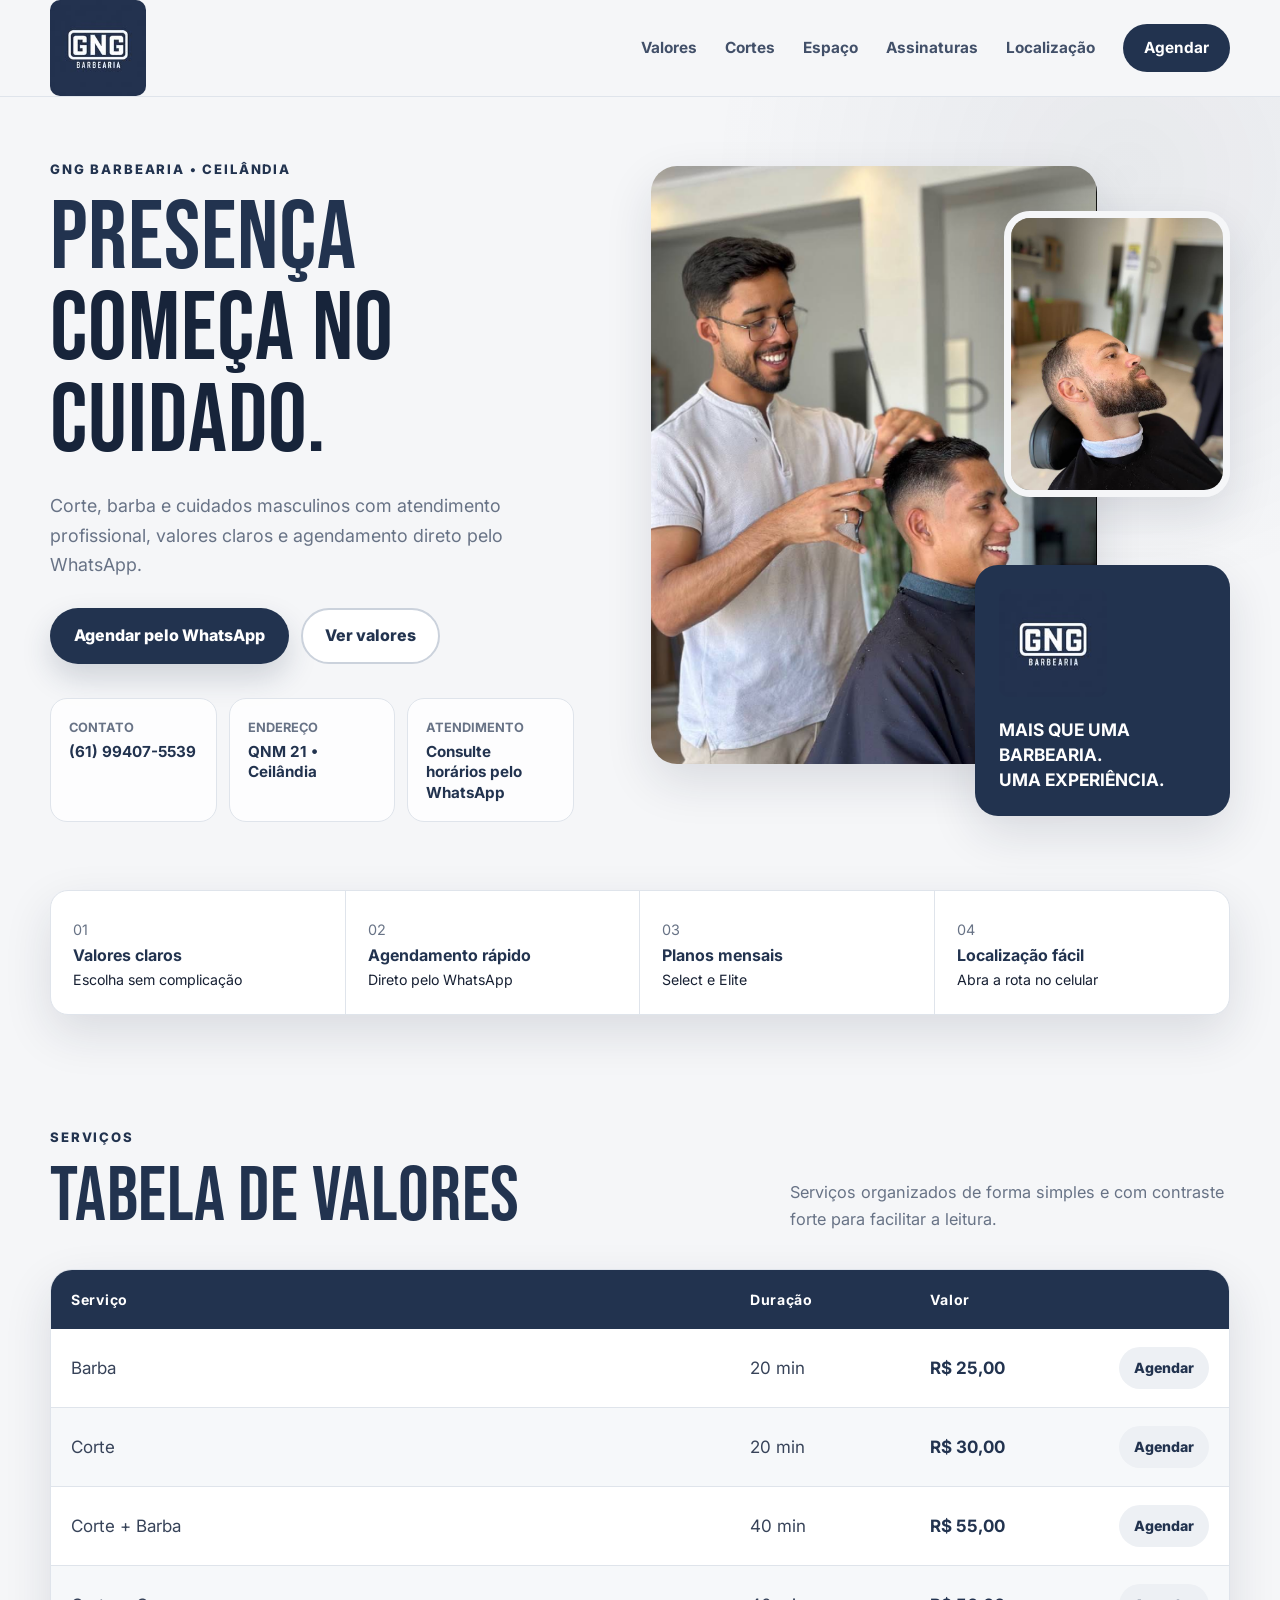
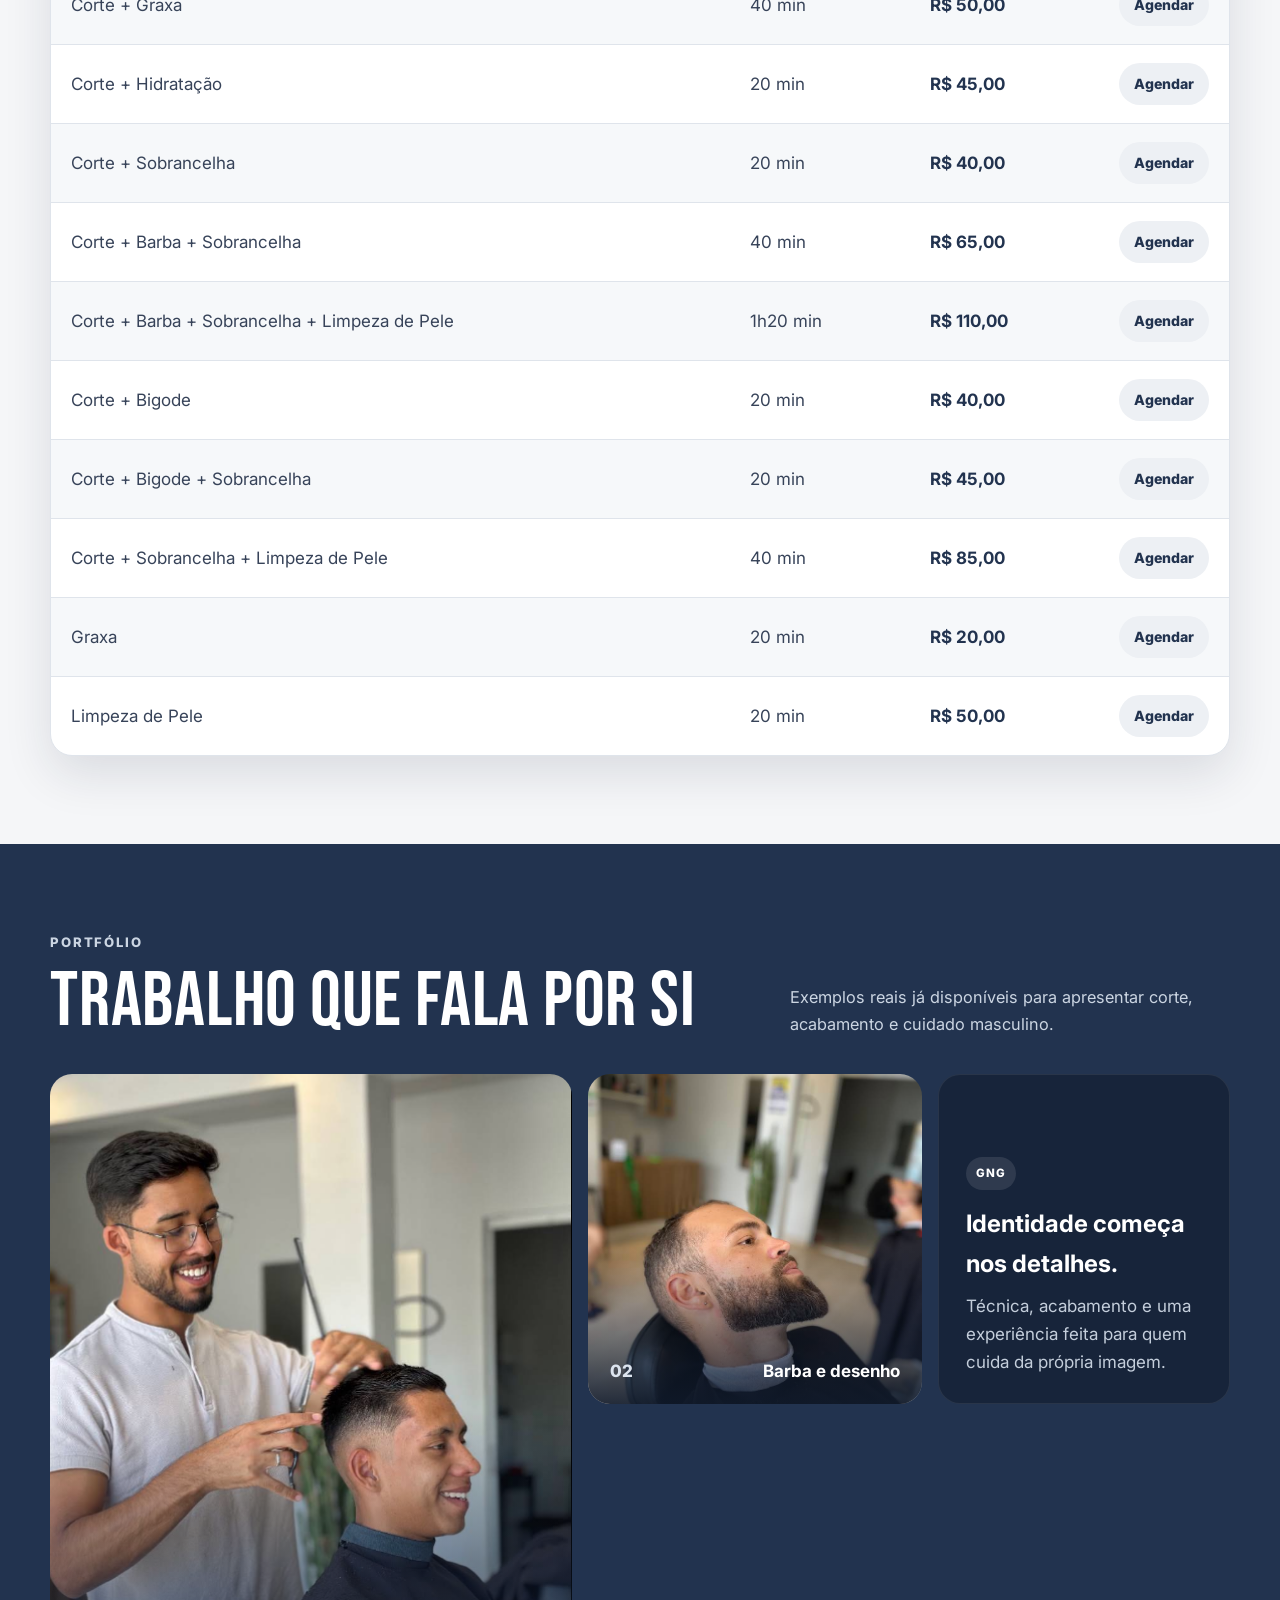
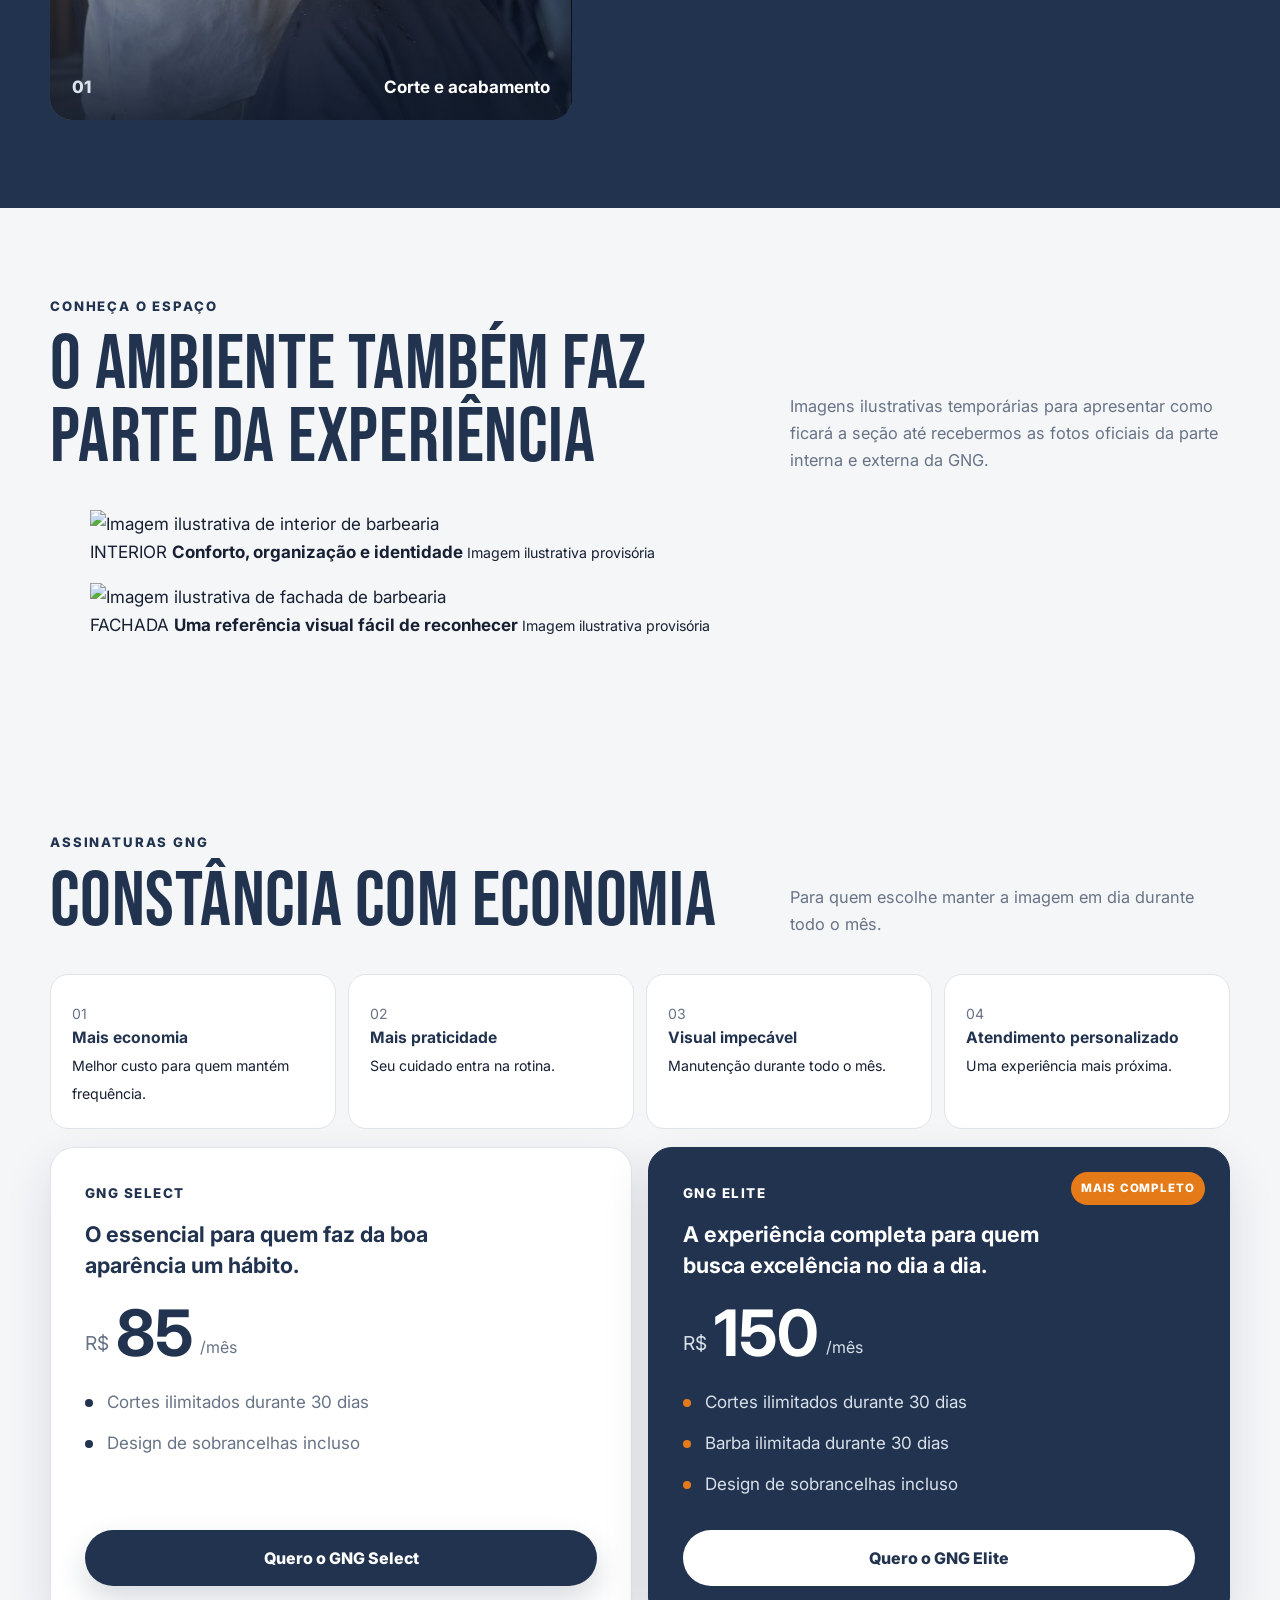
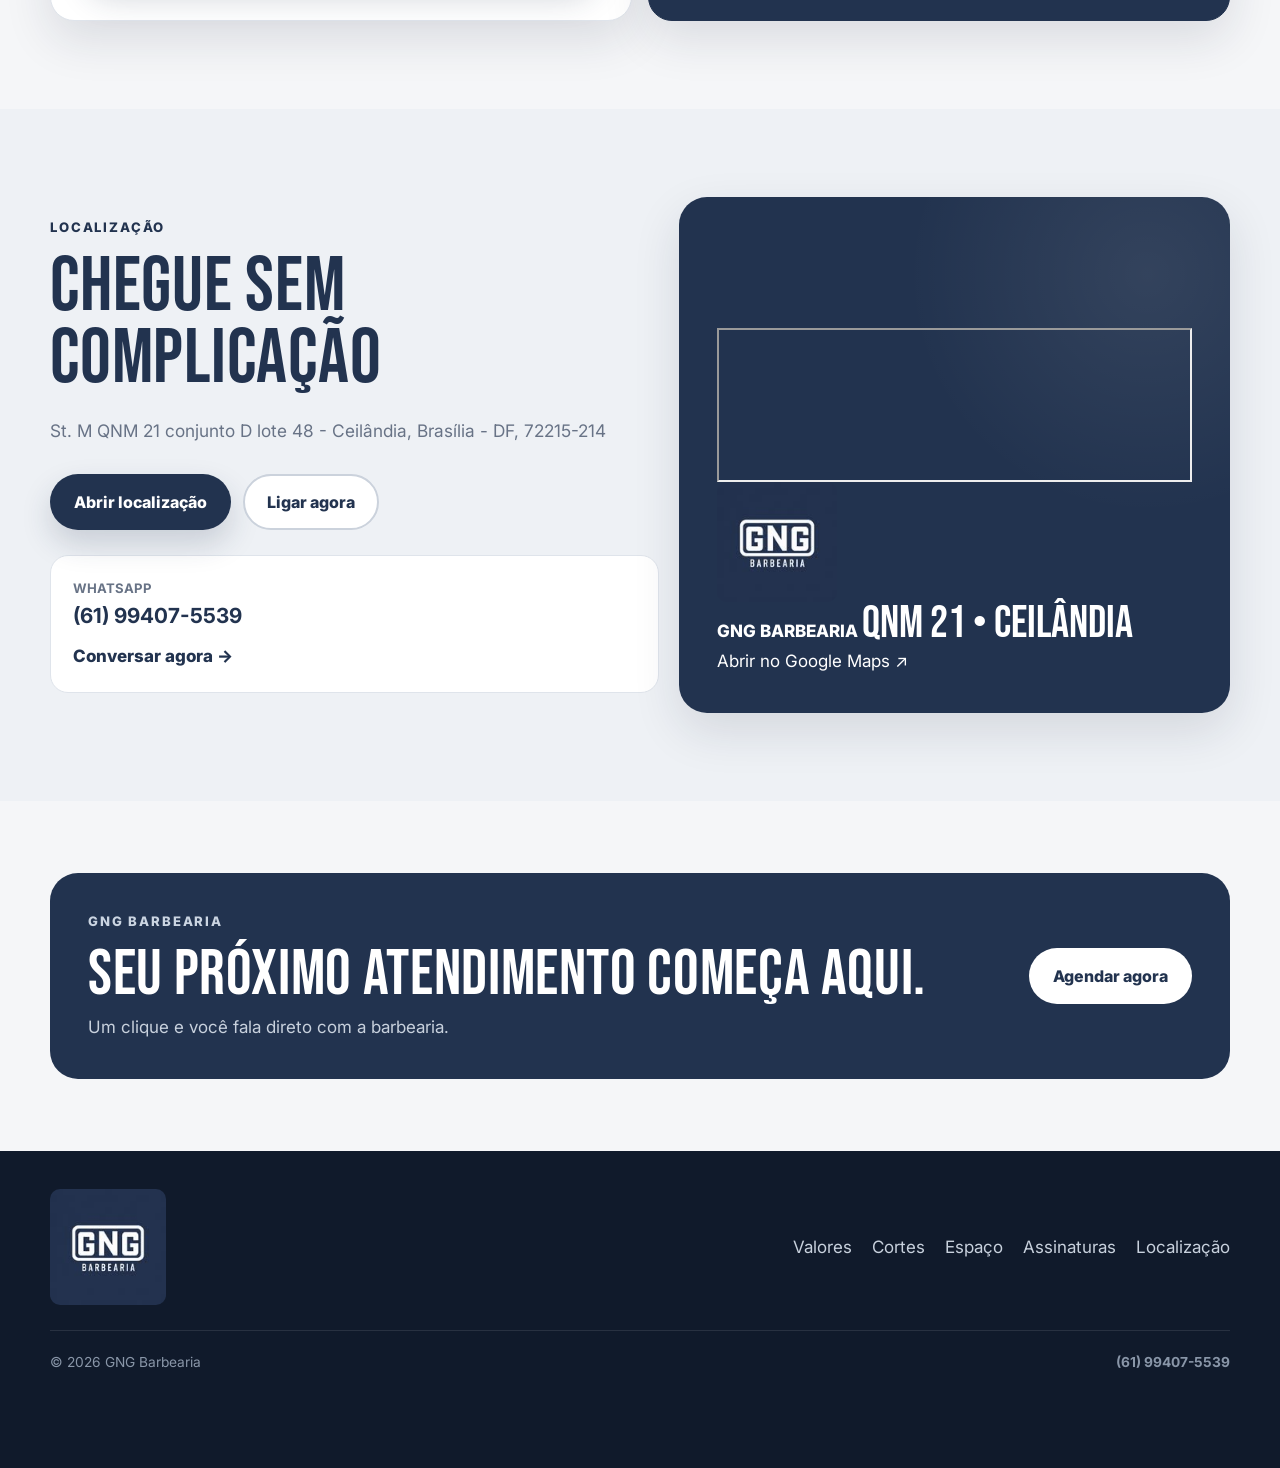
==== index.html @ ebd49ecd "Update index.html" ====
<!DOCTYPE html>
<html lang="pt-BR">
<head>
  <meta charset="UTF-8">

  <meta
    name="viewport"
    content="width=device-width, initial-scale=1, viewport-fit=cover"
  >

  <meta
    name="theme-color"
    content="#22334f"
  >

  <meta
    name="description"
    content="GNG Barbearia em Ceilândia. Cortes, barba, cuidados masculinos e assinaturas mensais. Consulte valores e agende pelo WhatsApp."
  >

  <title>GNG Barbearia | Ceilândia</title>

  <link
    rel="icon"
    type="image/jpeg"
    href="assets/logo-gng.jpg"
  >

  <link
    rel="apple-touch-icon"
    href="assets/logo-gng.jpg"
  >

  <link
    rel="preconnect"
    href="https://fonts.googleapis.com"
  >

  <link
    rel="preconnect"
    href="https://fonts.gstatic.com"
    crossorigin
  >

  <link
    href="https://fonts.googleapis.com/css2?family=Bebas+Neue&family=Inter:wght@400;500;600;700;800&display=swap"
    rel="stylesheet"
  >

  <link
    rel="stylesheet"
    href="style.css?v=5.0"
  >
</head>

<body>

  <a
    class="skip-link"
    href="#conteudo"
  >
    Pular para o conteúdo
  </a>

  <header
    class="site-header"
    id="topo"
  >

    <div class="container header-inner">

      <a
        class="brand"
        href="#topo"
        aria-label="GNG Barbearia - início"
      >

        <img
          src="assets/logo-gng.jpg"
          alt="GNG Barbearia"
        >

      </a>

      <button
        class="menu-toggle"
        id="menu-toggle"
        type="button"
        aria-label="Abrir menu"
        aria-expanded="false"
        aria-controls="main-nav"
      >
        <span></span>
        <span></span>
        <span></span>
      </button>

      <nav
        class="main-nav"
        id="main-nav"
        aria-label="Navegação principal"
      >

        <a href="#servicos">
          Valores
        </a>

        <a href="#portfolio">
          Cortes
        </a>

        <a href="#espaco">
          Espaço
        </a>

        <a href="#assinaturas">
          Assinaturas
        </a>

        <a href="#localizacao">
          Localização
        </a>

        <a
          class="nav-cta"
          href="https://wa.me/5561994075539?text=Ol%C3%A1%2C%20GNG%20Barbearia%21%20Vim%20pelo%20site%20e%20quero%20agendar%20um%20hor%C3%A1rio."
          target="_blank"
          rel="noopener noreferrer"
        >
          Agendar
        </a>

      </nav>

    </div>

  </header>

  <main id="conteudo">

    <section class="hero">

      <div class="container hero-grid">

        <div class="hero-content">

          <p class="eyebrow">
            GNG BARBEARIA • CEILÂNDIA
          </p>

          <h1>
            PRESENÇA
            <span>COMEÇA NO CUIDADO.</span>
          </h1>

          <p class="hero-lead">
            Corte, barba e cuidados masculinos com atendimento
            profissional, valores claros e agendamento direto
            pelo WhatsApp.
          </p>

          <div class="hero-actions">

            <a
              class="btn btn-primary"
              href="https://wa.me/5561994075539?text=Ol%C3%A1%2C%20GNG%20Barbearia%21%20Vim%20pelo%20site%20e%20quero%20agendar%20um%20hor%C3%A1rio."
              target="_blank"
              rel="noopener noreferrer"
            >
              Agendar pelo WhatsApp
            </a>

            <a
              class="btn btn-secondary"
              href="#servicos"
            >
              Ver valores
            </a>

          </div>

          <div
            class="quick-info"
            aria-label="Informações rápidas"
          >

            <div>

              <span>
                CONTATO
              </span>

              <strong class="important-number">
                (61) 99407-5539
              </strong>

            </div>

            <div>

              <span>
                ENDEREÇO
              </span>

              <strong>
                QNM 21 • Ceilândia
              </strong>

            </div>

            <div>

              <span>
                ATENDIMENTO
              </span>

              <strong>
                Consulte horários pelo WhatsApp
              </strong>

            </div>

          </div>

        </div>

        <div class="hero-media">

          <figure class="photo-card photo-main">

            <img
              src="assets/gng-corte-01.png"
              alt="Barbeiro atendendo cliente"
            >

          </figure>

          <figure class="photo-card photo-secondary">

            <img
              src="assets/gng-corte-02.png"
              alt="Exemplo de barba alinhada"
            >

          </figure>

          <div class="hero-brand-card">

            <img
              src="assets/logo-gng.jpg"
              alt=""
            >

            <p>
              MAIS QUE UMA BARBEARIA.
              <br>
              UMA EXPERIÊNCIA.
            </p>

          </div>

        </div>

      </div>

    </section>

    <section
      class="trust-strip"
      aria-label="Destaques"
    >

      <div class="container trust-grid">

        <div>
          <span>01</span>
          <strong>Valores claros</strong>
          <small>Escolha sem complicação</small>
        </div>

        <div>
          <span>02</span>
          <strong>Agendamento rápido</strong>
          <small>Direto pelo WhatsApp</small>
        </div>

        <div>
          <span>03</span>
          <strong>Planos mensais</strong>
          <small>Select e Elite</small>
        </div>

        <div>
          <span>04</span>
          <strong>Localização fácil</strong>
          <small>Abra a rota no celular</small>
        </div>

      </div>

    </section>

    <section
      class="section"
      id="servicos"
    >

      <div class="container">

        <div class="section-head">

          <div>

            <p class="eyebrow">
              SERVIÇOS
            </p>

            <h2>
              Tabela de valores
            </h2>

          </div>

          <p>
            Serviços organizados de forma simples e com
            contraste forte para facilitar a leitura.
          </p>

        </div>

        <div class="price-table-shell">

          <table class="price-table">

            <thead>

              <tr>
                <th>Serviço</th>
                <th>Duração</th>
                <th>Valor</th>
                <th>
                  <span class="sr-only">
                    Ação
                  </span>
                </th>
              </tr>

            </thead>

            <tbody>

              <tr>
                <td data-label="Serviço">Barba</td>
                <td data-label="Duração">20 min</td>
                <td data-label="Valor"><strong>R$ 25,00</strong></td>
                <td class="table-action">
                  <a href="https://wa.me/5561994075539?text=Ol%C3%A1%2C%20quero%20agendar%20Barba." target="_blank" rel="noopener noreferrer">Agendar</a>
                </td>
              </tr>

              <tr>
                <td data-label="Serviço">Corte</td>
                <td data-label="Duração">20 min</td>
                <td data-label="Valor"><strong>R$ 30,00</strong></td>
                <td class="table-action">
                  <a href="https://wa.me/5561994075539?text=Ol%C3%A1%2C%20quero%20agendar%20Corte." target="_blank" rel="noopener noreferrer">Agendar</a>
                </td>
              </tr>

              <tr>
                <td data-label="Serviço">Corte + Barba</td>
                <td data-label="Duração">40 min</td>
                <td data-label="Valor"><strong>R$ 55,00</strong></td>
                <td class="table-action">
                  <a href="https://wa.me/5561994075539?text=Ol%C3%A1%2C%20quero%20agendar%20Corte%20%2B%20Barba." target="_blank" rel="noopener noreferrer">Agendar</a>
                </td>
              </tr>

              <tr>
                <td data-label="Serviço">Corte + Graxa</td>
                <td data-label="Duração">40 min</td>
                <td data-label="Valor"><strong>R$ 50,00</strong></td>
                <td class="table-action">
                  <a href="https://wa.me/5561994075539?text=Ol%C3%A1%2C%20quero%20agendar%20Corte%20%2B%20Graxa." target="_blank" rel="noopener noreferrer">Agendar</a>
                </td>
              </tr>

              <tr>
                <td data-label="Serviço">Corte + Hidratação</td>
                <td data-label="Duração">20 min</td>
                <td data-label="Valor"><strong>R$ 45,00</strong></td>
                <td class="table-action">
                  <a href="https://wa.me/5561994075539?text=Ol%C3%A1%2C%20quero%20agendar%20Corte%20%2B%20Hidrata%C3%A7%C3%A3o." target="_blank" rel="noopener noreferrer">Agendar</a>
                </td>
              </tr>

              <tr>
                <td data-label="Serviço">Corte + Sobrancelha</td>
                <td data-label="Duração">20 min</td>
                <td data-label="Valor"><strong>R$ 40,00</strong></td>
                <td class="table-action">
                  <a href="https://wa.me/5561994075539?text=Ol%C3%A1%2C%20quero%20agendar%20Corte%20%2B%20Sobrancelha." target="_blank" rel="noopener noreferrer">Agendar</a>
                </td>
              </tr>

              <tr>
                <td data-label="Serviço">
                  Corte + Barba + Sobrancelha
                </td>

                <td data-label="Duração">
                  40 min
                </td>

                <td data-label="Valor">
                  <strong>R$ 65,00</strong>
                </td>

                <td class="table-action">
                  <a href="https://wa.me/5561994075539?text=Ol%C3%A1%2C%20quero%20agendar%20Corte%20%2B%20Barba%20%2B%20Sobrancelha." target="_blank" rel="noopener noreferrer">Agendar</a>
                </td>
              </tr>

              <tr>

                <td data-label="Serviço">
                  Corte + Barba + Sobrancelha + Limpeza de Pele
                </td>

                <td data-label="Duração">
                  1h20 min
                </td>

                <td data-label="Valor">
                  <strong>R$ 110,00</strong>
                </td>

                <td class="table-action">
                  <a href="https://wa.me/5561994075539?text=Ol%C3%A1%2C%20quero%20agendar%20Corte%20%2B%20Barba%20%2B%20Sobrancelha%20%2B%20Limpeza%20de%20Pele." target="_blank" rel="noopener noreferrer">Agendar</a>
                </td>

              </tr>

              <tr>
                <td data-label="Serviço">
                  Corte + Bigode
                </td>

                <td data-label="Duração">
                  20 min
                </td>

                <td data-label="Valor">
                  <strong>R$ 40,00</strong>
                </td>

                <td class="table-action">
                  <a href="https://wa.me/5561994075539?text=Ol%C3%A1%2C%20quero%20agendar%20Corte%20%2B%20Bigode." target="_blank" rel="noopener noreferrer">Agendar</a>
                </td>
              </tr>

              <tr>

                <td data-label="Serviço">
                  Corte + Bigode + Sobrancelha
                </td>

                <td data-label="Duração">
                  20 min
                </td>

                <td data-label="Valor">
                  <strong>R$ 45,00</strong>
                </td>

                <td class="table-action">
                  <a href="https://wa.me/5561994075539?text=Ol%C3%A1%2C%20quero%20agendar%20Corte%20%2B%20Bigode%20%2B%20Sobrancelha." target="_blank" rel="noopener noreferrer">Agendar</a>
                </td>

              </tr>

              <tr>

                <td data-label="Serviço">
                  Corte + Sobrancelha + Limpeza de Pele
                </td>

                <td data-label="Duração">
                  40 min
                </td>

                <td data-label="Valor">
                  <strong>R$ 85,00</strong>
                </td>

                <td class="table-action">
                  <a href="https://wa.me/5561994075539?text=Ol%C3%A1%2C%20quero%20agendar%20Corte%20%2B%20Sobrancelha%20%2B%20Limpeza%20de%20Pele." target="_blank" rel="noopener noreferrer">Agendar</a>
                </td>

              </tr>

              <tr>

                <td data-label="Serviço">
                  Graxa
                </td>

                <td data-label="Duração">
                  20 min
                </td>

                <td data-label="Valor">
                  <strong>R$ 20,00</strong>
                </td>

                <td class="table-action">
                  <a href="https://wa.me/5561994075539?text=Ol%C3%A1%2C%20quero%20agendar%20Graxa." target="_blank" rel="noopener noreferrer">Agendar</a>
                </td>

              </tr>

              <tr>

                <td data-label="Serviço">
                  Limpeza de Pele
                </td>

                <td data-label="Duração">
                  20 min
                </td>

                <td data-label="Valor">
                  <strong>R$ 50,00</strong>
                </td>

                <td class="table-action">
                  <a href="https://wa.me/5561994075539?text=Ol%C3%A1%2C%20quero%20agendar%20Limpeza%20de%20Pele." target="_blank" rel="noopener noreferrer">Agendar</a>
                </td>

              </tr>

            </tbody>

          </table>

        </div>

      </div>

    </section>

    <section
      class="section section-navy"
      id="portfolio"
    >

      <div class="container">

        <div class="section-head">

          <div>
            <p class="eyebrow eyebrow-light">
              PORTFÓLIO
            </p>

            <h2>
              Trabalho que fala por si
            </h2>
          </div>

          <p>
            Exemplos reais já disponíveis para apresentar
            corte, acabamento e cuidado masculino.
          </p>

        </div>

        <div class="portfolio-grid">

          <figure class="portfolio-photo portfolio-large">

            <img
              src="assets/gng-corte-01.png"
              alt="Exemplo de corte masculino"
            >

            <figcaption>
              <span>01</span>
              <strong>Corte e acabamento</strong>
            </figcaption>

          </figure>

          <figure class="portfolio-photo">

            <img
              src="assets/gng-corte-02.png"
              alt="Exemplo de barba masculina"
            >

            <figcaption>
              <span>02</span>
              <strong>Barba e desenho</strong>
            </figcaption>

          </figure>

          <article class="portfolio-note">

            <span class="mini-tag">
              GNG
            </span>

            <h3>
              Identidade começa nos detalhes.
            </h3>

            <p>
              Técnica, acabamento e uma experiência feita
              para quem cuida da própria imagem.
            </p>

          </article>

        </div>

      </div>

    </section>

    <section
      class="section space-section"
      id="espaco"
    >

      <div class="container">

        <div class="section-head">

          <div>

            <p class="eyebrow">
              CONHEÇA O ESPAÇO
            </p>

            <h2>
              O ambiente também faz parte da experiência
            </h2>

          </div>

          <p>
            Imagens ilustrativas temporárias para apresentar
            como ficará a seção até recebermos as fotos
            oficiais da parte interna e externa da GNG.
          </p>

        </div>

        <div class="space-grid">

          <figure class="space-card">

            <img
              src="https://images.unsplash.com/photo-1702865272115-5afdbae975af?auto=format&fit=crop&w=1600&q=82"
              alt="Imagem ilustrativa de interior de barbearia"
              loading="lazy"
            >

            <figcaption>

              <span>
                INTERIOR
              </span>

              <strong>
                Conforto, organização e identidade
              </strong>

              <small>
                Imagem ilustrativa provisória
              </small>

            </figcaption>

          </figure>

          <figure class="space-card">

            <img
              src="https://images.unsplash.com/photo-1779703056737-7f327f484fda?auto=format&fit=crop&w=1600&q=82"
              alt="Imagem ilustrativa de fachada de barbearia"
              loading="lazy"
            >

            <figcaption>

              <span>
                FACHADA
              </span>

              <strong>
                Uma referência visual fácil de reconhecer
              </strong>

              <small>
                Imagem ilustrativa provisória
              </small>

            </figcaption>

          </figure>

        </div>

      </div>

    </section>

    <section
      class="section memberships-section"
      id="assinaturas"
    >

      <div class="container">

        <div class="section-head">

          <div>

            <p class="eyebrow">
              ASSINATURAS GNG
            </p>

            <h2>
              Constância com economia
            </h2>

          </div>

          <p>
            Para quem escolhe manter a imagem em dia
            durante todo o mês.
          </p>

        </div>

        <div class="benefits">

          <div>
            <span>01</span>
            <strong>Mais economia</strong>
            <small>
              Melhor custo para quem mantém frequência.
            </small>
          </div>

          <div>
            <span>02</span>
            <strong>Mais praticidade</strong>
            <small>
              Seu cuidado entra na rotina.
            </small>
          </div>

          <div>
            <span>03</span>
            <strong>Visual impecável</strong>
            <small>
              Manutenção durante todo o mês.
            </small>
          </div>

          <div>
            <span>04</span>
            <strong>Atendimento personalizado</strong>
            <small>
              Uma experiência mais próxima.
            </small>
          </div>

        </div>

        <div class="plans-grid">

          <article class="plan-card">

            <p class="plan-kicker">
              GNG SELECT
            </p>

            <h3>
              O essencial para quem faz da boa aparência um hábito.
            </h3>

            <div class="price">
              <span>R$</span>
              <strong>85</strong>
              <small>/mês</small>
            </div>

            <ul>
              <li>
                Cortes ilimitados durante 30 dias
              </li>
              <li>
                Design de sobrancelhas incluso
              </li>
            </ul>

            <a
              class="btn btn-primary full"
              href="https://wa.me/5561994075539?text=Ol%C3%A1%2C%20quero%20saber%20mais%20sobre%20a%20assinatura%20GNG%20Select."
              target="_blank"
              rel="noopener noreferrer"
            >
              Quero o GNG Select
            </a>

          </article>

          <article class="plan-card plan-featured">

            <span class="featured-label">
              MAIS COMPLETO
            </span>

            <p class="plan-kicker">
              GNG ELITE
            </p>

            <h3>
              A experiência completa para quem busca excelência
              no dia a dia.
            </h3>

            <div class="price">
              <span>R$</span>
              <strong>150</strong>
              <small>/mês</small>
            </div>

            <ul>
              <li>
                Cortes ilimitados durante 30 dias
              </li>
              <li>
                Barba ilimitada durante 30 dias
              </li>
              <li>
                Design de sobrancelhas incluso
              </li>
            </ul>

            <a
              class="btn btn-light full"
              href="https://wa.me/5561994075539?text=Ol%C3%A1%2C%20quero%20saber%20mais%20sobre%20a%20assinatura%20GNG%20Elite."
              target="_blank"
              rel="noopener noreferrer"
            >
              Quero o GNG Elite
            </a>

          </article>

        </div>

      </div>

    </section>

    <section
      class="section location-section"
      id="localizacao"
    >

      <div class="container location-layout">

        <div class="location-copy">

          <p class="eyebrow">
            LOCALIZAÇÃO
          </p>

          <h2>
            Chegue sem complicação
          </h2>

          <p class="address">
            St. M QNM 21 conjunto D lote 48 -
            Ceilândia, Brasília - DF, 72215-214
          </p>

          <div class="location-actions">

            <a
              class="btn btn-primary"
              href="https://maps.app.goo.gl/TWPYmZSicCJ618xw6"
              target="_blank"
              rel="noopener noreferrer"
            >
              Abrir localização
            </a>

            <a
              class="btn btn-secondary"
              href="tel:+5561994075539"
            >
              Ligar agora
            </a>

          </div>

          <div class="contact-panel">

            <span>
              WHATSAPP
            </span>

            <strong class="important-number">
              (61) 99407-5539
            </strong>

            <a
              href="https://wa.me/5561994075539?text=Ol%C3%A1%2C%20vim%20pelo%20site%20da%20GNG%20Barbearia."
              target="_blank"
              rel="noopener noreferrer"
            >
              Conversar agora →
            </a>

          </div>

        </div>

        <div class="map-card">

          <iframe
            src="https://www.google.com/maps?q=St.%20M%20QNM%2021%20conjunto%20D%20lote%2048%20Ceil%C3%A2ndia%20Bras%C3%ADlia%20DF%2072215-214&output=embed"
            title="Mapa da localização da GNG Barbearia"
            loading="lazy"
            allowfullscreen
            referrerpolicy="no-referrer-when-downgrade"
          ></iframe>

          <div class="map-business-label">

            <img
              src="assets/logo-gng.jpg"
              alt=""
            >

            <div>

              <span>
                GNG BARBEARIA
              </span>

              <strong>
                QNM 21 • Ceilândia
              </strong>

            </div>

          </div>

          <a
            class="map-open-link"
            href="https://maps.app.goo.gl/TWPYmZSicCJ618xw6"
            target="_blank"
            rel="noopener noreferrer"
          >
            Abrir no Google Maps ↗
          </a>

        </div>

      </div>

    </section>

    <section class="final-cta">

      <div class="container final-cta-inner">

        <div>

          <p class="eyebrow eyebrow-light">
            GNG BARBEARIA
          </p>

          <h2>
            Seu próximo atendimento começa aqui.
          </h2>

          <p>
            Um clique e você fala direto com a barbearia.
          </p>

        </div>

        <a
          class="btn btn-light"
          href="https://wa.me/5561994075539?text=Ol%C3%A1%2C%20quero%20agendar%20meu%20pr%C3%B3ximo%20atendimento."
          target="_blank"
          rel="noopener noreferrer"
        >
          Agendar agora
        </a>

      </div>

    </section>

  </main>

  <footer class="site-footer">

    <div class="container footer-main">

      <img
        class="footer-logo"
        src="assets/logo-gng.jpg"
        alt="GNG Barbearia"
      >

      <div class="footer-links">

        <a href="#servicos">
          Valores
        </a>

        <a href="#portfolio">
          Cortes
        </a>

        <a href="#espaco">
          Espaço
        </a>

        <a href="#assinaturas">
          Assinaturas
        </a>

        <a
          href="https://maps.app.goo.gl/TWPYmZSicCJ618xw6"
          target="_blank"
          rel="noopener noreferrer"
        >
          Localização
        </a>

      </div>

    </div>

    <div class="container footer-bottom">

      <span>
        © <span id="year"></span> GNG Barbearia
      </span>

      <strong class="footer-phone">
        (61) 99407-5539
      </strong>

    </div>

  </footer>

  <div class="mobile-booking">

    <a
      href="https://wa.me/5561994075539?text=Ol%C3%A1%2C%20quero%20agendar%20um%20hor%C3%A1rio."
      target="_blank"
      rel="noopener noreferrer"
    >
      Agendar pelo WhatsApp
    </a>

  </div>

  <script src="script.js?v=5.0"></script>

</body>
</html>
---- style.css ----
:root {
  --gng-navy: #22334f;
  --gng-navy-dark: #17243a;
  --gng-navy-deep: #101a2b;
  --gng-white: #ffffff;
  --gng-off-white: #f5f6f8;
  --gng-gray: #d9dee6;
  --gng-gray-2: #edf0f4;
  --gng-text: #172033;
  --gng-muted: #687386;
  --gng-orange: #e47b18;
  --gng-orange-soft: #fff2e5;
  --gng-line: #dfe4eb;
  --shadow: 0 18px 48px rgba(23, 36, 58, .12);
  --radius: 22px;
  --container: 1180px;
}

* {
  box-sizing: border-box;
}

html {
  scroll-behavior: smooth;
}

body {
  margin: 0;
  min-width: 320px;
  background: var(--gng-off-white);
  color: var(--gng-text);
  font-family: "Inter", Arial, sans-serif;
  font-size: 17px;
  line-height: 1.65;
  -webkit-font-smoothing: antialiased;
}

a {
  color: inherit;
  text-decoration: none;
}

img {
  display: block;
  max-width: 100%;
}

button {
  font: inherit;
}

.container {
  width: min(calc(100% - 32px), var(--container));
  margin: 0 auto;
}

.sr-only {
  position: absolute;
  width: 1px;
  height: 1px;
  margin: -1px;
  overflow: hidden;
  clip: rect(0, 0, 0, 0);
  white-space: nowrap;
}

.skip-link {
  position: fixed;
  left: 16px;
  top: -80px;
  z-index: 5000;
  padding: 13px 18px;
  border-radius: 12px;
  background: var(--gng-white);
  color: var(--gng-navy);
  font-weight: 800;
}

.skip-link:focus {
  top: 16px;
}

.site-header {
  position: sticky;
  top: 0;
  z-index: 1000;
  border-bottom: 1px solid var(--gng-line);
  background: rgba(245, 246, 248, .96);
  -webkit-backdrop-filter: blur(14px);
  backdrop-filter: blur(14px);
}

.header-inner {
  min-height: 88px;
  display: flex;
  align-items: center;
  justify-content: space-between;
  gap: 28px;
}

.brand {
  width: 96px;
  flex: 0 0 auto;
}

.brand img {
  width: 96px;
  border-radius: 10px;
}

.main-nav {
  display: flex;
  align-items: center;
  gap: 28px;
}

.main-nav a {
  color: #425069;
  font-size: .96rem;
  font-weight: 700;
}

.main-nav a:hover,
.main-nav a:focus-visible {
  color: var(--gng-navy);
}

.main-nav .nav-cta {
  min-height: 48px;
  padding: 0 21px;
  display: inline-flex;
  align-items: center;
  border-radius: 999px;
  background: var(--gng-navy);
  color: #fff;
}

.menu-toggle {
  display: none;
  width: 50px;
  height: 50px;
  border: 1px solid var(--gng-line);
  border-radius: 14px;
  background: var(--gng-white);
  align-items: center;
  justify-content: center;
  flex-direction: column;
  gap: 5px;
}

.menu-toggle span {
  width: 22px;
  height: 2px;
  border-radius: 99px;
  background: var(--gng-navy);
}

.hero {
  padding: 62px 0 68px;
  background:
    radial-gradient(
      circle at 88% 10%,
      rgba(34, 51, 79, .07),
      transparent 26rem
    ),
    var(--gng-off-white);
}

.hero-grid {
  display: grid;
  grid-template-columns: .95fr 1.05fr;
  gap: clamp(38px, 6vw, 78px);
  align-items: center;
}

.eyebrow {
  margin: 0 0 12px;
  color: var(--gng-navy);
  font-size: .82rem;
  font-weight: 800;
  letter-spacing: .14em;
}

.eyebrow-light {
  color: #cbd5e2;
}

.hero h1,
.section-head h2,
.location-copy h2,
.final-cta h2 {
  margin: 0;
  color: var(--gng-navy);
  font-family: "Bebas Neue", sans-serif;
  font-weight: 400;
  line-height: .94;
  letter-spacing: .01em;
}

.hero h1 {
  max-width: 10ch;
  font-size: clamp(4rem, 7.6vw, 7.5rem);
}

.hero h1 span {
  display: block;
  color: var(--gng-navy-dark);
}

.hero-lead {
  max-width: 57ch;
  margin: 24px 0 0;
  color: var(--gng-muted);
  font-size: 1.12rem;
}

.hero-actions,
.location-actions {
  margin-top: 28px;
  display: flex;
  flex-wrap: wrap;
  gap: 12px;
}

.btn {
  min-height: 56px;
  padding: 0 22px;
  display: inline-flex;
  align-items: center;
  justify-content: center;
  border: 2px solid transparent;
  border-radius: 999px;
  font-size: 1rem;
  font-weight: 800;
  text-align: center;
  transition:
    transform .18s ease,
    background .18s ease,
    border-color .18s ease;
}

.btn:hover {
  transform: translateY(-1px);
}

.btn:focus-visible,
a:focus-visible,
button:focus-visible {
  outline: 4px solid rgba(34, 51, 79, .20);
  outline-offset: 3px;
}

.btn-primary {
  background: var(--gng-navy);
  color: #fff;
  box-shadow: 0 14px 30px rgba(34, 51, 79, .18);
}

.btn-primary:hover {
  background: var(--gng-navy-dark);
}

.btn-secondary {
  border-color: #cbd2dc;
  background: var(--gng-white);
  color: var(--gng-navy);
}

.btn-light {
  background: #fff;
  color: var(--gng-navy);
}

.full {
  width: 100%;
}

.quick-info {
  margin-top: 34px;
  display: grid;
  grid-template-columns: repeat(3, minmax(0, 1fr));
  gap: 12px;
}

.quick-info div {
  padding: 18px;
  border: 1px solid var(--gng-line);
  border-radius: 17px;
  background: rgba(255, 255, 255, .82);
}

.quick-info span {
  display: block;
  color: var(--gng-muted);
  font-size: .8rem;
  font-weight: 700;
}

.quick-info strong {
  display: block;
  margin-top: 4px;
  color: var(--gng-navy);
  font-size: .95rem;
  line-height: 1.35;
}

.hero-media {
  position: relative;
  min-height: 650px;
}

.photo-card {
  margin: 0;
  overflow: hidden;
  border-radius: 26px;
  box-shadow: var(--shadow);
}

.photo-card img {
  width: 100%;
  height: 100%;
  object-fit: cover;
}

.photo-main {
  position: absolute;
  inset: 0 23% 8% 0;
}

.photo-secondary {
  position: absolute;
  right: 0;
  top: 7%;
  width: 39%;
  height: 44%;
  border: 7px solid var(--gng-off-white);
}

.hero-brand-card {
  position: absolute;
  right: 0;
  bottom: 0;
  width: 44%;
  min-height: 205px;
  padding: 24px;
  display: flex;
  flex-direction: column;
  justify-content: space-between;
  border-radius: 23px;
  background: var(--gng-navy);
  color: #fff;
  box-shadow: var(--shadow);
}

.hero-brand-card img {
  width: 108px;
  border-radius: 10px;
}

.hero-brand-card p {
  margin: 20px 0 0;
  font-size: 1.08rem;
  font-weight: 700;
  line-height: 1.45;
}

.trust-strip {
  padding: 0 0 24px;
}

.trust-grid {
  display: grid;
  grid-template-columns: repeat(4, minmax(0, 1fr));
  overflow: hidden;
  border: 1px solid var(--gng-line);
  border-radius: 18px;
  background: var(--gng-white);
  box-shadow: var(--shadow);
}

.trust-grid div {
  min-height: 112px;
  padding: 22px;
  display: flex;
  flex-direction: column;
  justify-content: center;
  border-right: 1px solid var(--gng-line);
}

.trust-grid div:last-child {
  border-right: 0;
}

.trust-grid strong {
  color: var(--gng-navy);
  font-size: 1rem;
}

.trust-grid span {
  margin-top: 5px;
  color: var(--gng-muted);
  font-size: .9rem;
}

.section {
  padding: 88px 0;
  scroll-margin-top: 100px;
}

.section-navy {
  background: var(--gng-navy);
  color: #fff;
}

.section-head {
  margin-bottom: 36px;
  display: grid;
  grid-template-columns:
    minmax(0, 1fr)
    minmax(280px, 440px);
  gap: 36px;
  align-items: end;
}

.section-head h2,
.location-copy h2,
.final-cta h2 {
  font-size: clamp(3.1rem, 6vw, 5.8rem);
}

.section-head > p {
  margin: 0;
  color: var(--gng-muted);
  font-size: 1.02rem;
}

.section-navy .section-head h2 {
  color: #fff;
}

.section-navy .section-head > p {
  color: #cbd5e2;
}

.price-table-shell {
  overflow: hidden;
  border: 1px solid var(--gng-line);
  border-radius: 22px;
  background: var(--gng-white);
  box-shadow: var(--shadow);
}

.price-table {
  width: 100%;
  border-collapse: collapse;
}

.price-table th,
.price-table td {
  padding: 18px 20px;
  text-align: left;
  vertical-align: middle;
}

.price-table thead {
  background: var(--gng-navy);
  color: #fff;
}

.price-table th {
  font-size: .88rem;
  letter-spacing: .05em;
}

.price-table tbody tr:nth-child(even) {
  background: #f6f8fa;
}

.price-table tbody tr + tr td {
  border-top: 1px solid var(--gng-line);
}

.price-table td {
  color: #374359;
}

.price-table td strong {
  color: var(--gng-navy);
}

.table-action {
  width: 110px;
  text-align: right !important;
}

.table-action a {
  min-height: 42px;
  padding: 0 15px;
  display: inline-flex;
  align-items: center;
  justify-content: center;
  border-radius: 999px;
  background: var(--gng-gray-2);
  color: var(--gng-navy);
  font-weight: 800;
  font-size: .88rem;
}

.table-action a:hover {
  background: var(--gng-navy);
  color: #fff;
}

.portfolio-grid {
  display: grid;
  grid-template-columns: 1.25fr .8fr .7fr;
  grid-template-rows: 330px 300px;
  gap: 16px;
}

.portfolio-photo,
.portfolio-note {
  margin: 0;
  overflow: hidden;
  border-radius: 22px;
}

.portfolio-photo {
  position: relative;
  background: var(--gng-navy-dark);
}

.portfolio-large {
  grid-row: 1 / 3;
}

.portfolio-photo img {
  width: 100%;
  height: 100%;
  object-fit: cover;
}

.portfolio-photo::after {
  content: "";
  position: absolute;
  inset: 0;
  background:
    linear-gradient(
      180deg,
      transparent 52%,
      rgba(16, 26, 43, .9)
    );
}

.portfolio-photo figcaption {
  position: absolute;
  left: 22px;
  right: 22px;
  bottom: 19px;
  z-index: 2;
  display: flex;
  justify-content: space-between;
  gap: 15px;
}

.portfolio-photo figcaption span {
  color: #dce4ee;
  font-weight: 800;
}

.portfolio-photo figcaption strong {
  color: #fff;
}

.portfolio-note {
  padding: 27px;
  display: flex;
  flex-direction: column;
  justify-content: flex-end;
  background: var(--gng-navy-dark);
  border: 1px solid rgba(255,255,255,.08);
}

.portfolio-note h3 {
  margin: 14px 0 8px;
  font-size: 1.5rem;
}

.portfolio-note p {
  margin: 0;
  color: #c4cedb;
}

.mini-tag,
.featured-label {
  width: max-content;
  padding: 7px 10px;
  border-radius: 999px;
  background: rgba(255,255,255,.1);
  color: #fff;
  font-size: .72rem;
  font-weight: 800;
  letter-spacing: .08em;
}

.benefits {
  margin-bottom: 18px;
  display: grid;
  grid-template-columns: repeat(4, minmax(0, 1fr));
  gap: 12px;
}

.benefits div {
  padding: 21px;
  border: 1px solid var(--gng-line);
  border-radius: 18px;
  background: var(--gng-white);
}

.benefits strong {
  display: block;
  color: var(--gng-navy);
  font-size: .98rem;
}

.benefits span {
  display: block;
  margin-top: 6px;
  color: var(--gng-muted);
  font-size: .88rem;
}

.plans-grid {
  display: grid;
  grid-template-columns:
    repeat(2, minmax(0, 1fr));
  gap: 16px;
}

.plan-card {
  position: relative;
  padding: 34px;
  display: flex;
  flex-direction: column;
  border: 1px solid var(--gng-line);
  border-radius: 24px;
  background: var(--gng-white);
  box-shadow: var(--shadow);
}

.plan-featured {
  border-color: var(--gng-navy);
  background: var(--gng-navy);
  color: #fff;
}

.featured-label {
  position: absolute;
  right: 24px;
  top: 24px;
  background: var(--gng-orange);
  color: #fff;
}

.plan-kicker {
  margin: 0;
  color: var(--gng-navy);
  font-size: .84rem;
  font-weight: 800;
  letter-spacing: .11em;
}

.plan-featured .plan-kicker {
  color: #fff;
}

.plan-card h3 {
  max-width: 29ch;
  margin: 15px 0 24px;
  color: var(--gng-navy);
  font-size: 1.35rem;
  line-height: 1.45;
}

.plan-featured h3 {
  color: #fff;
}

.price {
  display: flex;
  align-items: flex-end;
  gap: 7px;
}

.price span {
  color: var(--gng-muted);
  font-size: 1.2rem;
}

.price strong {
  color: var(--gng-navy);
  font-size: 4rem;
  line-height: .85;
}

.price small {
  color: var(--gng-muted);
  font-size: 1rem;
}

.plan-featured .price span,
.plan-featured .price small {
  color: #d8e0ea;
}

.plan-featured .price strong {
  color: #fff;
}

.plan-card ul {
  margin: 28px 0 32px;
  padding: 0;
  display: grid;
  gap: 13px;
  list-style: none;
}

.plan-card li {
  position: relative;
  padding-left: 22px;
  color: var(--gng-muted);
}

.plan-card li::before {
  content: "";
  position: absolute;
  left: 0;
  top: .65em;
  width: 8px;
  height: 8px;
  border-radius: 50%;
  background: var(--gng-navy);
}

.plan-featured li {
  color: #d8e0ea;
}

.plan-featured li::before {
  background: var(--gng-orange);
}

.plan-card .btn {
  margin-top: auto;
}

.location-section {
  background: #eef1f5;
}

.location-layout {
  display: grid;
  grid-template-columns: 1.05fr .95fr;
  gap: 20px;
}

.location-copy {
  padding: 20px 0;
}

.location-copy h2 {
  max-width: 10ch;
}

.address {
  max-width: 620px;
  margin: 22px 0 0;
  color: var(--gng-muted);
  font-size: 1.08rem;
}

.contact-panel {
  margin-top: 25px;
  padding: 22px;
  display: grid;
  border: 1px solid var(--gng-line);
  border-radius: 18px;
  background: var(--gng-white);
}

.contact-panel span {
  color: var(--gng-muted);
  font-size: .82rem;
  font-weight: 700;
}

.contact-panel strong {
  color: var(--gng-navy);
  font-size: 1.3rem;
}

.contact-panel a {
  margin-top: 8px;
  color: var(--gng-navy);
  font-weight: 800;
}

.map-card {
  min-height: 450px;
  padding: 38px;
  display: flex;
  flex-direction: column;
  justify-content: flex-end;
  border-radius: 28px;
  background:
    radial-gradient(
      circle at 85% 15%,
      rgba(255,255,255,.08),
      transparent 15rem
    ),
    var(--gng-navy);
  color: #fff;
  box-shadow: var(--shadow);
}

.map-card img {
  width: 120px;
  margin-bottom: auto;
  border-radius: 10px;
}

.map-card p {
  margin: 0;
  color: #c8d1dd;
}

.map-card strong {
  margin-top: 4px;
  font-family: "Bebas Neue", sans-serif;
  font-size: 2.8rem;
  font-weight: 400;
  line-height: 1;
}

.map-card span {
  margin-top: 15px;
  color: #fff;
  font-weight: 800;
}

.final-cta {
  padding: 72px 0;
  background: var(--gng-off-white);
}

.final-cta-inner {
  padding: 38px;
  display: flex;
  align-items: center;
  justify-content: space-between;
  gap: 30px;
  border-radius: 28px;
  background: var(--gng-navy);
  color: #fff;
}

.final-cta h2 {
  color: #fff;
  font-size:
    clamp(
      2.7rem,
      5vw,
      4.7rem
    );
}

.final-cta p:last-child {
  margin: 8px 0 0;
  color: #c8d1dd;
}

.site-footer {
  padding: 38px 0 95px;
  background: var(--gng-navy-deep);
  color: #fff;
}

.footer-main {
  display: flex;
  align-items: center;
  justify-content: space-between;
  gap: 28px;
  padding-bottom: 25px;
  border-bottom: 1px solid rgba(255,255,255,.1);
}

.footer-logo {
  width: 116px;
  border-radius: 10px;
}

.footer-links {
  display: flex;
  flex-wrap: wrap;
  gap: 20px;
  color: #c8d1dd;
}

.footer-bottom {
  padding-top: 20px;
  display: flex;
  justify-content: space-between;
  gap: 20px;
  color: #8996a8;
  font-size: .86rem;
}

.mobile-booking {
  display: none;
}

@media (max-width: 1000px) {

  .hero-grid,
  .location-layout {
    grid-template-columns: 1fr;
  }

  .hero-media {
    min-height: 590px;
  }

  .section-head {
    grid-template-columns: 1fr;
    gap: 14px;
  }

  .trust-grid,
  .benefits {
    grid-template-columns:
      repeat(2, minmax(0, 1fr));
  }

  .portfolio-grid {
    grid-template-columns: 1fr 1fr;
    grid-template-rows:
      430px
      290px;
  }

  .portfolio-large {
    grid-column: 1 / -1;
    grid-row: auto;
  }

  .map-card {
    min-height: 360px;
  }
}

@media (max-width: 820px) {

  body {
    font-size: 18px;
  }

  .menu-toggle {
    display: flex;
  }

  .main-nav {
    position: absolute;
    top: calc(100% + 8px);
    left: 16px;
    right: 16px;
    padding: 14px;
    display: none;
    align-items: stretch;
    flex-direction: column;
    gap: 8px;
    border: 1px solid var(--gng-line);
    border-radius: 20px;
    background: var(--gng-white);
    box-shadow: var(--shadow);
  }

  .main-nav.is-open {
    display: flex;
  }

  .main-nav a {
    padding: 13px 15px;
    border-radius: 12px;
    background: var(--gng-gray-2);
  }

  .main-nav .nav-cta {
    justify-content: center;
    background: var(--gng-navy);
    color: #fff;
  }

  .plans-grid {
    grid-template-columns: 1fr;
  }

  .final-cta-inner {
    align-items: flex-start;
    flex-direction: column;
  }

  .final-cta .btn {
    width: 100%;
  }
}

@media (max-width: 680px) {

  .container {
    width:
      min(
        calc(100% - 20px),
        var(--container)
      );
  }

  .header-inner {
    min-height: 76px;
  }

  .brand {
    width: 82px;
  }

  .brand img {
    width: 82px;
  }

  .hero {
    padding-top: 34px;
  }

  .hero h1 {
    font-size:
      clamp(
        3.7rem,
        17vw,
        5.3rem
      );
  }

  .hero-lead {
    font-size: 1.05rem;
  }

  .hero-actions {
    flex-direction: column;
  }

  .hero-actions .btn {
    width: 100%;
  }

  .quick-info {
    grid-template-columns: 1fr;
  }

  .hero-media {
    min-height: 585px;
  }

  .photo-main {
    inset: 0 8% 20% 0;
  }

  .photo-secondary {
    width: 45%;
    height: 36%;
  }

  .hero-brand-card {
    width: 72%;
    min-height: 165px;
  }

  .hero-brand-card img {
    width: 90px;
  }

  .trust-grid,
  .benefits {
    grid-template-columns: 1fr;
  }

  .trust-grid div {
    border-right: 0;
    border-bottom: 1px solid var(--gng-line);
  }

  .trust-grid div:last-child {
    border-bottom: 0;
  }

  .section {
    padding: 66px 0;
  }

  .section-head h2,
  .location-copy h2 {
    font-size:
      clamp(
        3rem,
        15vw,
        4.5rem
      );
  }

  .price-table,
  .price-table tbody,
  .price-table tr,
  .price-table td {
    display: block;
    width: 100%;
  }

  .price-table thead {
    display: none;
  }

  .price-table tbody tr {
    padding: 16px;
    border-bottom: 1px solid var(--gng-line);
    background: #fff !important;
  }

  .price-table tbody tr:last-child {
    border-bottom: 0;
  }

  .price-table td {
    padding: 5px 0;
    border: 0 !important;
    display: flex;
    justify-content: space-between;
    gap: 16px;
    text-align: right;
  }

  .price-table td::before {
    content: attr(data-label);
    color: var(--gng-muted);
    font-size: .85rem;
    font-weight: 800;
    text-align: left;
  }

  .price-table .table-action {
    width: 100%;
    margin-top: 10px;
    padding: 0;
    display: block;
    text-align: left !important;
  }

  .price-table .table-action::before {
    display: none;
  }

  .table-action a {
    width: 100%;
    min-height: 48px;
  }

  .portfolio-grid {
    grid-template-columns: 1fr;
    grid-template-rows: none;
  }

  .portfolio-large,
  .portfolio-photo {
    min-height: 420px;
  }

  .portfolio-note {
    min-height: 250px;
  }

  .plan-card {
    padding: 25px;
  }

  .featured-label {
    position: static;
    margin-bottom: 14px;
  }

  .location-actions {
    flex-direction: column;
  }

  .location-actions .btn {
    width: 100%;
  }

  .map-card {
    min-height: 320px;
  }

  .footer-main,
  .footer-bottom {
    align-items: flex-start;
    flex-direction: column;
  }

  .mobile-booking {
    position: fixed;
    left: 10px;
    right: 10px;
    bottom: 10px;
    z-index: 1200;
    display: block;
  }

  .mobile-booking a {
    min-height: 58px;
    display: flex;
    align-items: center;
    justify-content: center;
    border-radius: 999px;
    background: var(--gng-navy);
    color: #fff;
    font-weight: 800;
    box-shadow:
      0 16px 38px
      rgba(23, 36, 58, .28);
  }
}

@media (prefers-reduced-motion: reduce) {

  html {
    scroll-behavior: auto;
  }

  * {
    transition: none !important;
  }
}
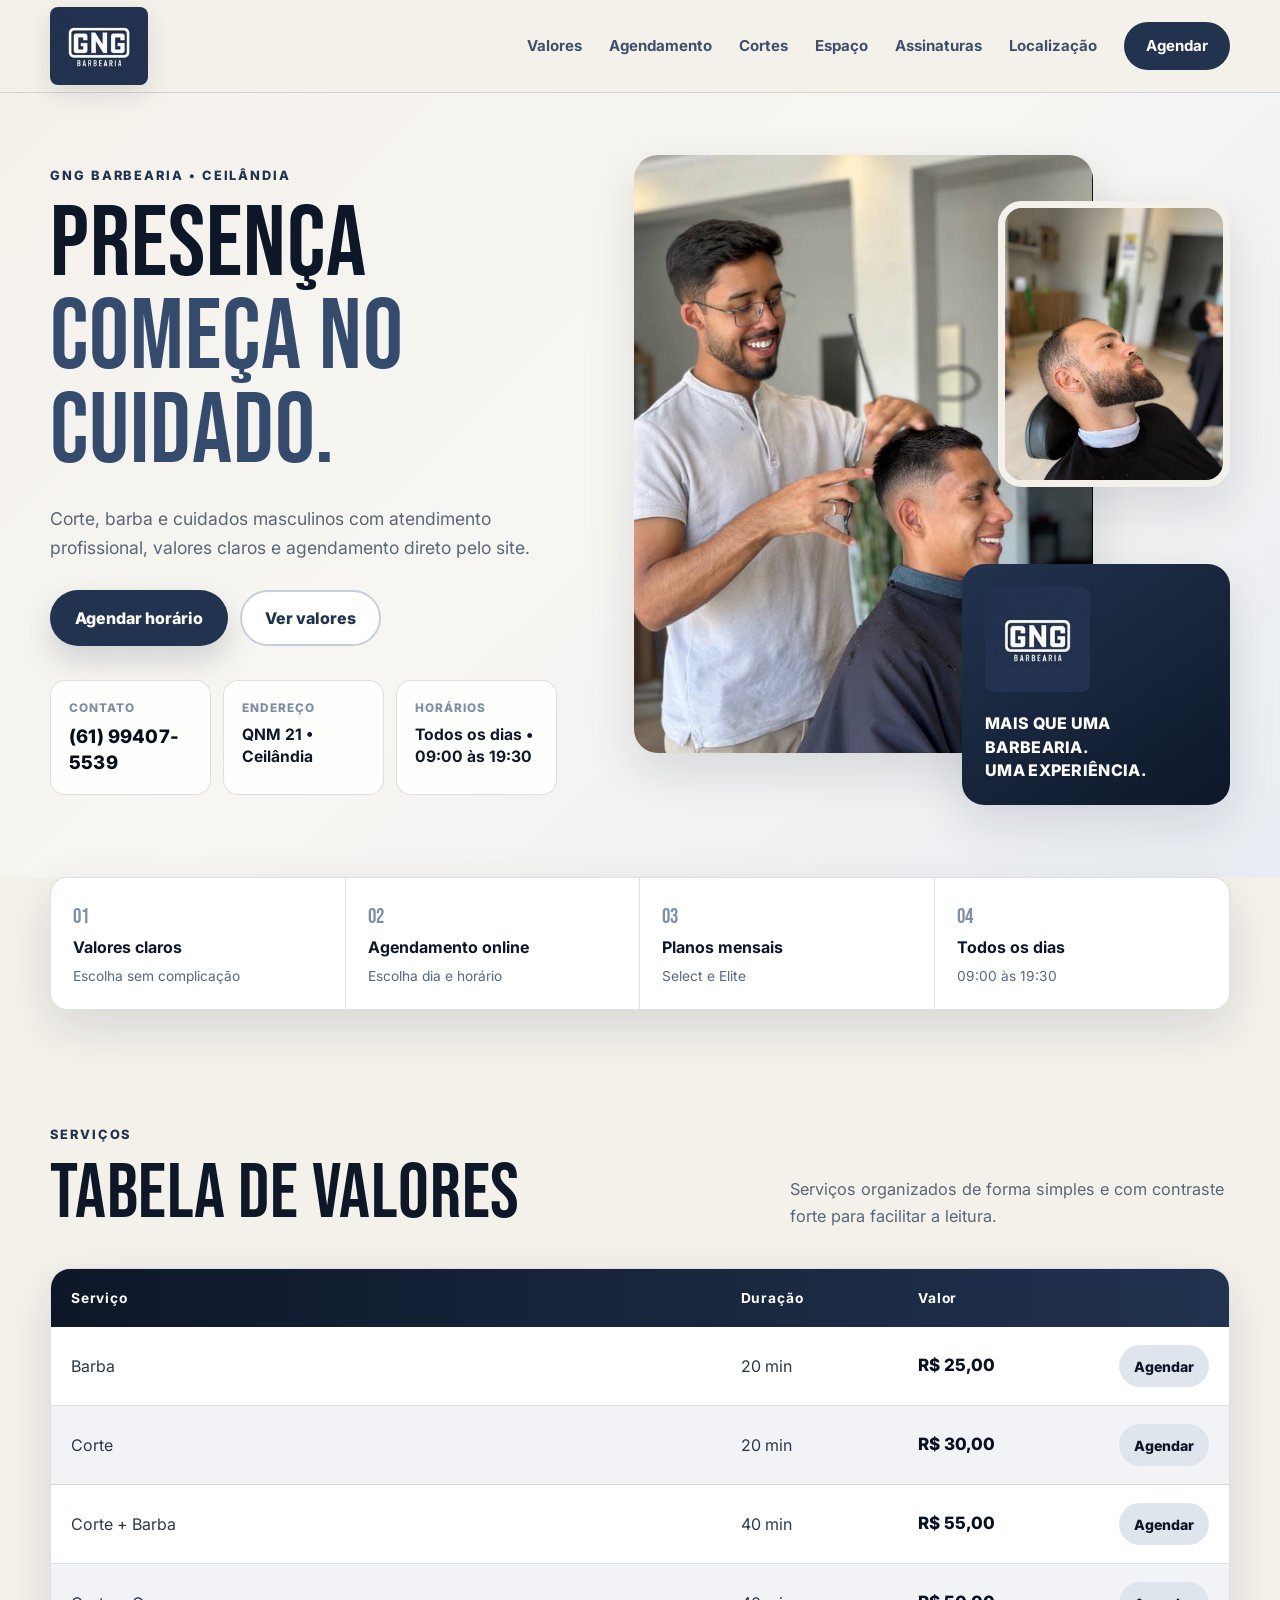
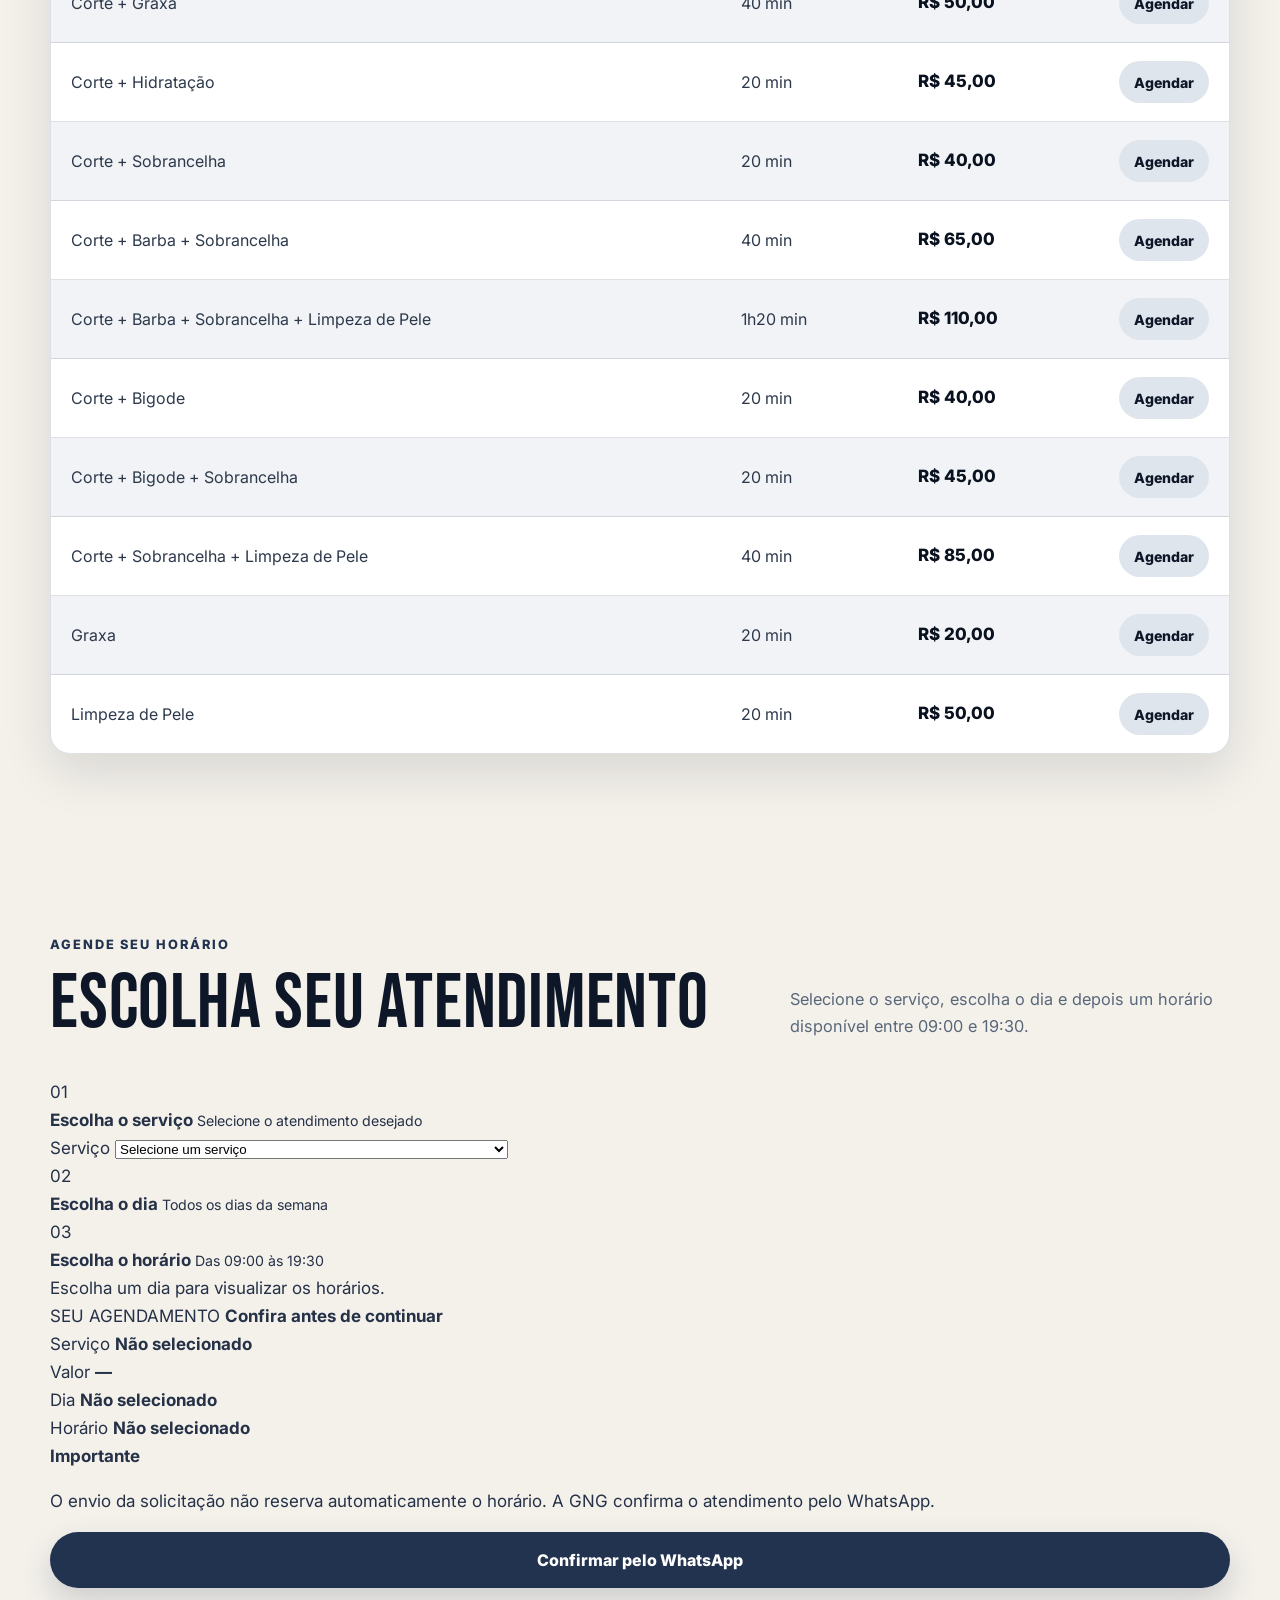
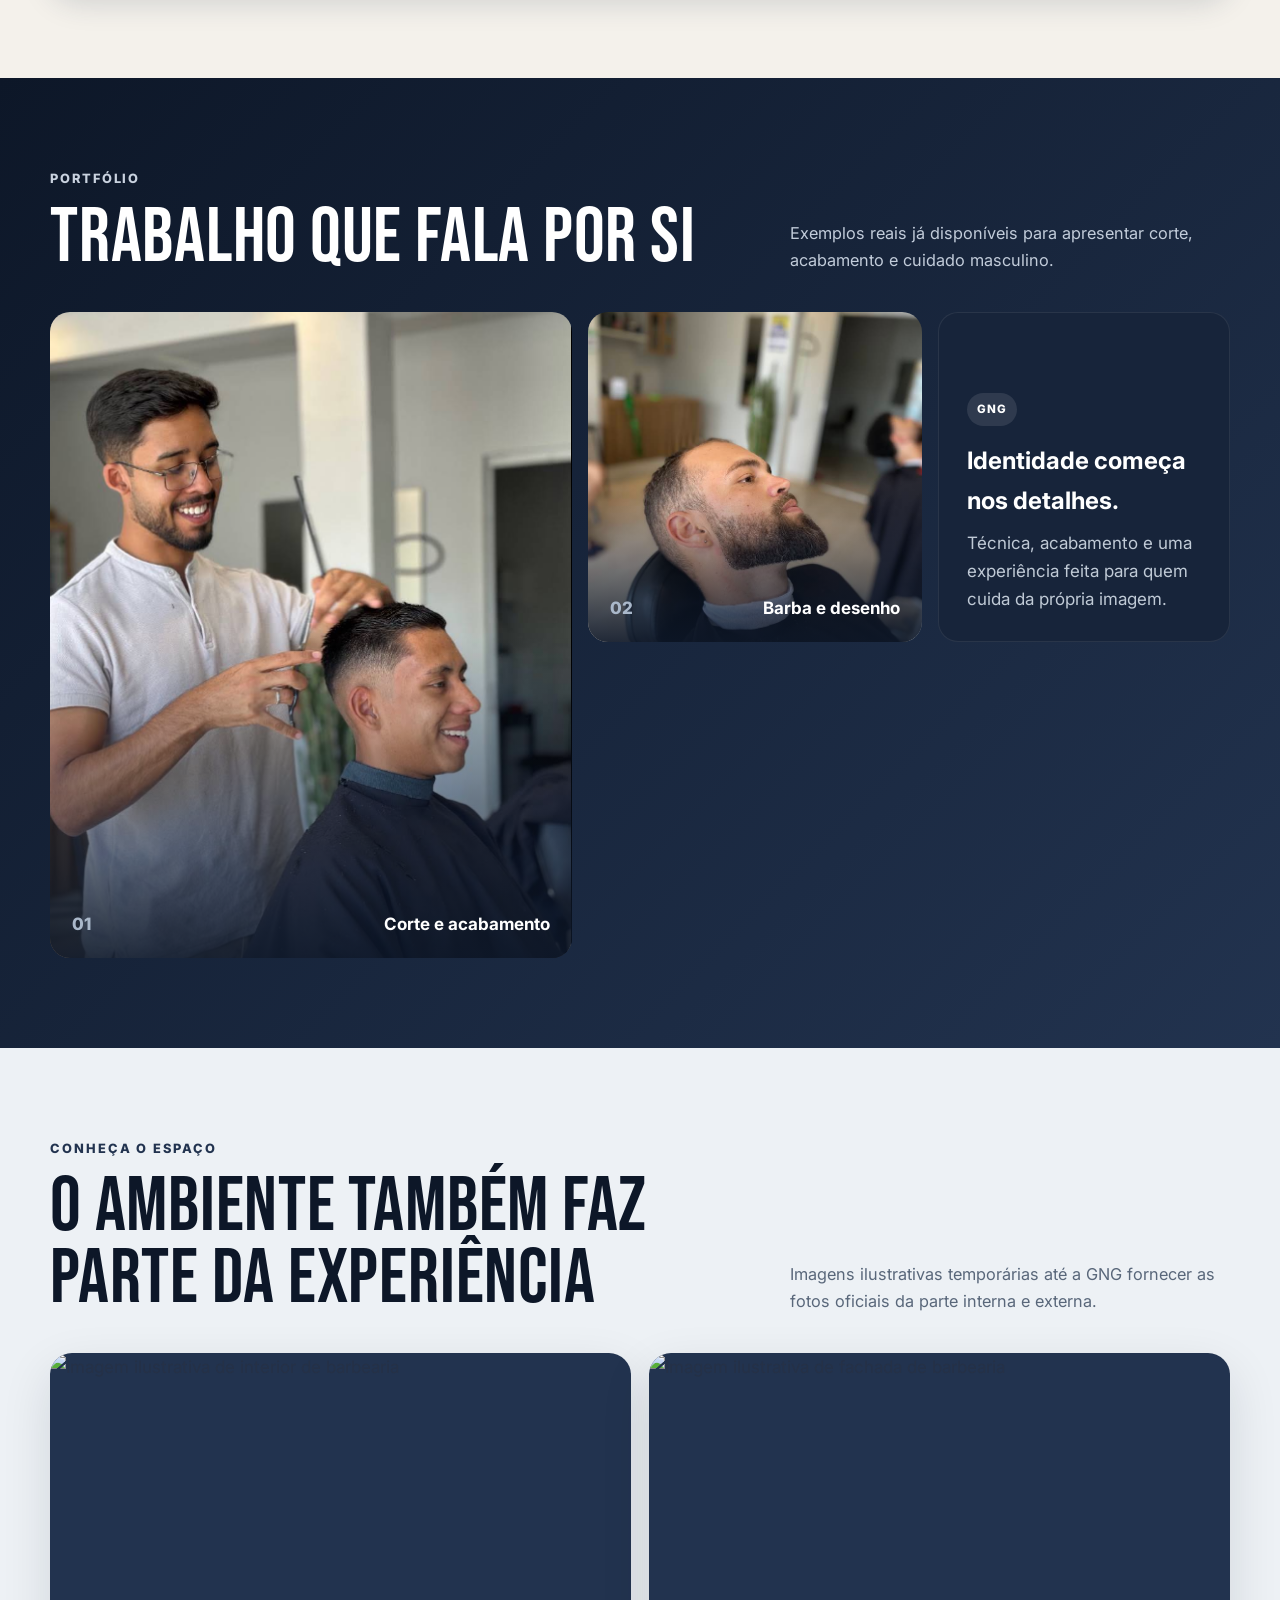
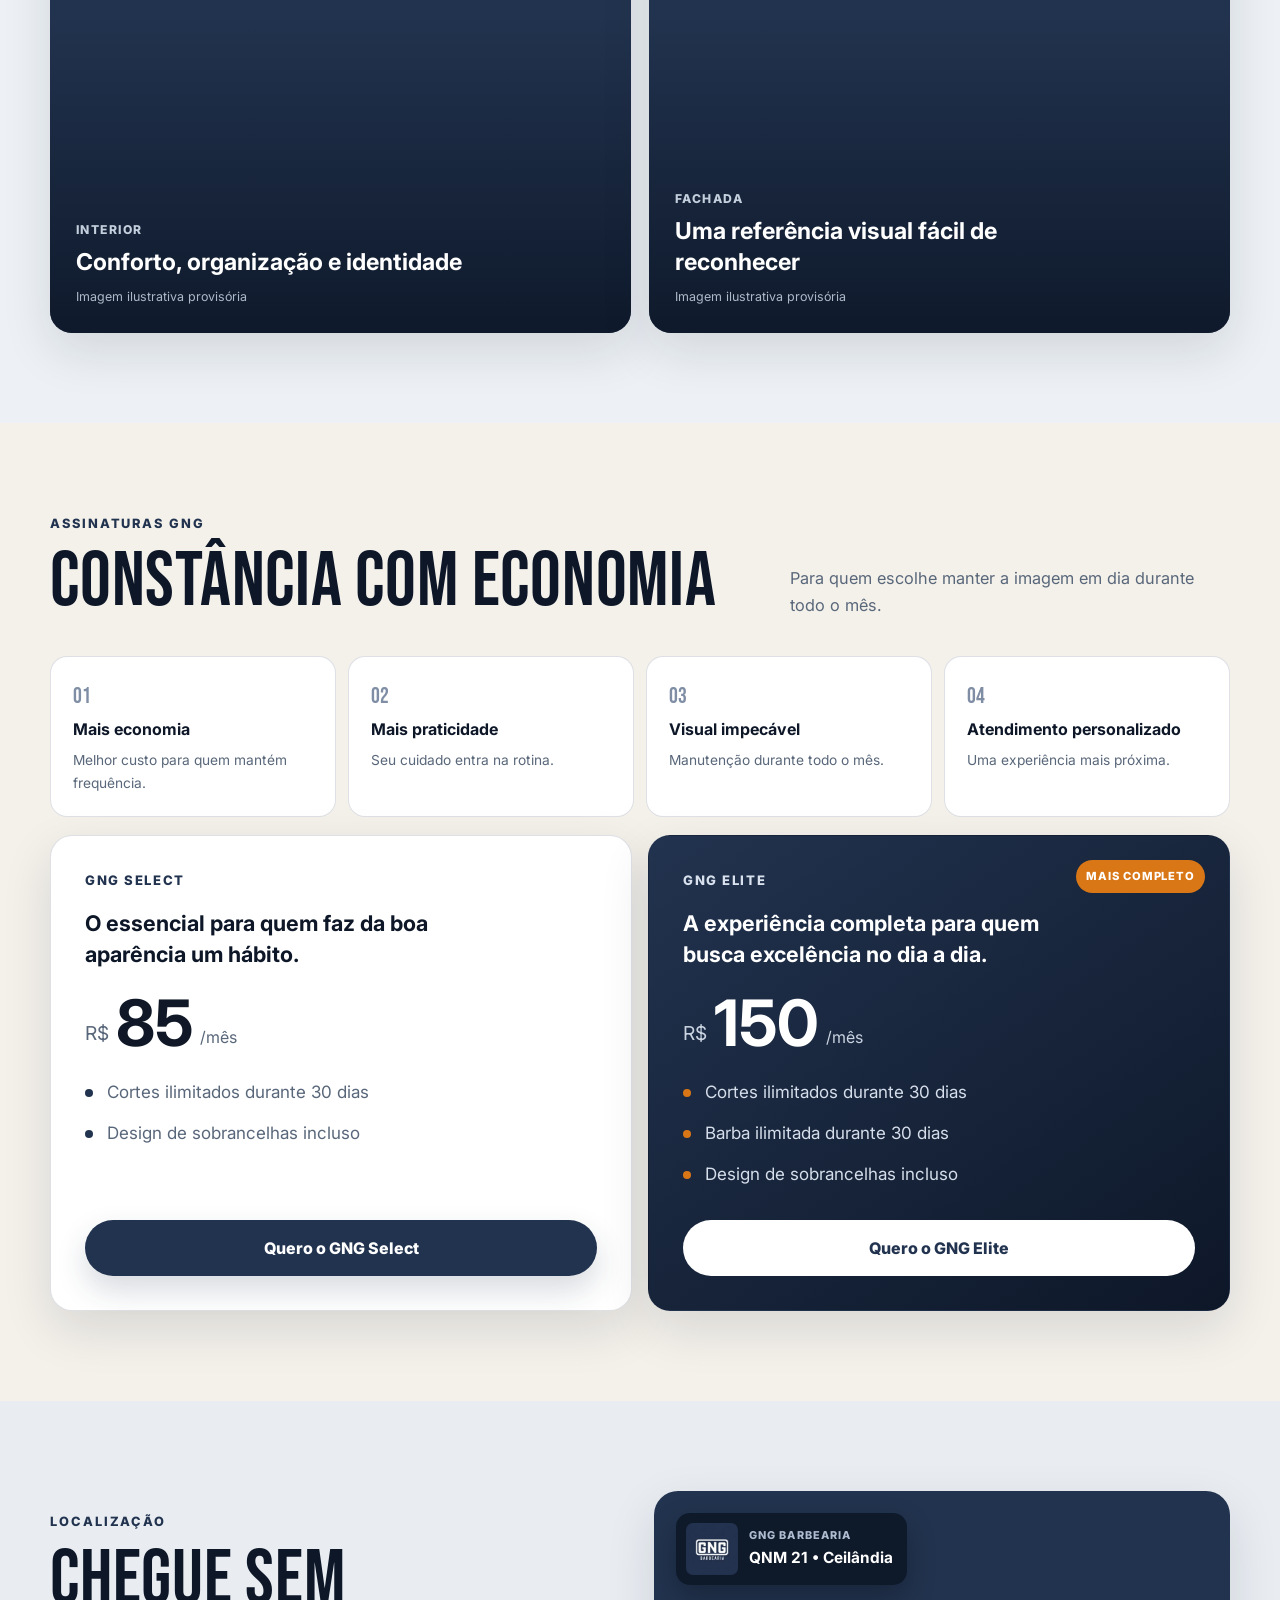
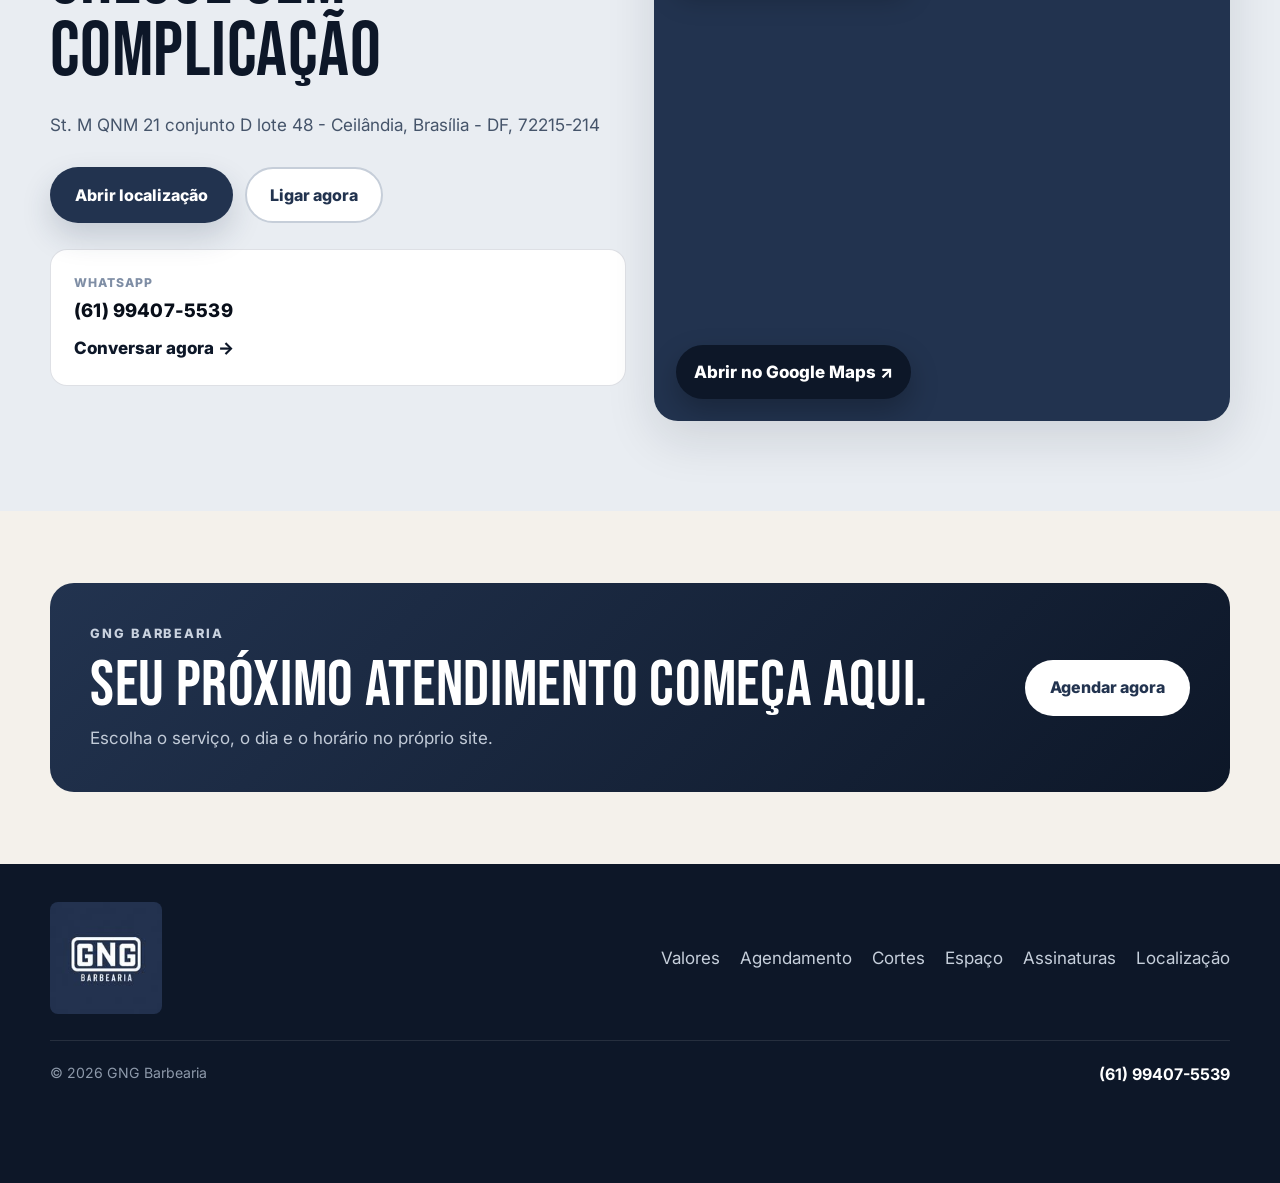
==== commit 2c5f63fd: "Update index.html" ====
--- a/index.html
+++ b/index.html
@@ -15,7 +15,7 @@
 
   <meta
     name="description"
-    content="GNG Barbearia em Ceilândia. Cortes, barba, cuidados masculinos e assinaturas mensais. Consulte valores e agende pelo WhatsApp."
+    content="GNG Barbearia em Ceilândia. Cortes, barba, cuidados masculinos, assinaturas e agendamento online."
   >
 
   <title>GNG Barbearia | Ceilândia</title>
@@ -49,7 +49,7 @@
 
   <link
     rel="stylesheet"
-    href="style.css?v=5.0"
+    href="style.css?v=6.0"
   >
 </head>
 
@@ -105,6 +105,10 @@
           Valores
         </a>
 
+        <a href="#agendamento">
+          Agendamento
+        </a>
+
         <a href="#portfolio">
           Cortes
         </a>
@@ -123,9 +127,7 @@
 
         <a
           class="nav-cta"
-          href="https://wa.me/5561994075539?text=Ol%C3%A1%2C%20GNG%20Barbearia%21%20Vim%20pelo%20site%20e%20quero%20agendar%20um%20hor%C3%A1rio."
-          target="_blank"
-          rel="noopener noreferrer"
+          href="#agendamento"
         >
           Agendar
         </a>
@@ -156,18 +158,16 @@
           <p class="hero-lead">
             Corte, barba e cuidados masculinos com atendimento
             profissional, valores claros e agendamento direto
-            pelo WhatsApp.
+            pelo site.
           </p>
 
           <div class="hero-actions">
 
             <a
               class="btn btn-primary"
-              href="https://wa.me/5561994075539?text=Ol%C3%A1%2C%20GNG%20Barbearia%21%20Vim%20pelo%20site%20e%20quero%20agendar%20um%20hor%C3%A1rio."
-              target="_blank"
-              rel="noopener noreferrer"
+              href="#agendamento"
             >
-              Agendar pelo WhatsApp
+              Agendar horário
             </a>
 
             <a
@@ -211,11 +211,11 @@
             <div>
 
               <span>
-                ATENDIMENTO
+                HORÁRIOS
               </span>
 
               <strong>
-                Consulte horários pelo WhatsApp
+                Todos os dias • 09:00 às 19:30
               </strong>
 
             </div>
@@ -280,8 +280,8 @@
 
         <div>
           <span>02</span>
-          <strong>Agendamento rápido</strong>
-          <small>Direto pelo WhatsApp</small>
+          <strong>Agendamento online</strong>
+          <small>Escolha dia e horário</small>
         </div>
 
         <div>
@@ -292,8 +292,8 @@
 
         <div>
           <span>04</span>
-          <strong>Localização fácil</strong>
-          <small>Abra a rota no celular</small>
+          <strong>Todos os dias</strong>
+          <small>09:00 às 19:30</small>
         </div>
 
       </div>
@@ -352,60 +352,38 @@
               <tr>
                 <td data-label="Serviço">Barba</td>
                 <td data-label="Duração">20 min</td>
-                <td data-label="Valor"><strong>R$ 25,00</strong></td>
+                <td data-label="Valor">
+                  <strong>R$ 25,00</strong>
+                </td>
                 <td class="table-action">
-                  <a href="https://wa.me/5561994075539?text=Ol%C3%A1%2C%20quero%20agendar%20Barba." target="_blank" rel="noopener noreferrer">Agendar</a>
+                  <a
+                    href="#agendamento"
+                    data-service-link="Barba"
+                  >
+                    Agendar
+                  </a>
                 </td>
               </tr>
 
               <tr>
                 <td data-label="Serviço">Corte</td>
                 <td data-label="Duração">20 min</td>
-                <td data-label="Valor"><strong>R$ 30,00</strong></td>
+                <td data-label="Valor">
+                  <strong>R$ 30,00</strong>
+                </td>
                 <td class="table-action">
-                  <a href="https://wa.me/5561994075539?text=Ol%C3%A1%2C%20quero%20agendar%20Corte." target="_blank" rel="noopener noreferrer">Agendar</a>
-                </td>
-              </tr>
-
-              <tr>
-                <td data-label="Serviço">Corte + Barba</td>
-                <td data-label="Duração">40 min</td>
-                <td data-label="Valor"><strong>R$ 55,00</strong></td>
-                <td class="table-action">
-                  <a href="https://wa.me/5561994075539?text=Ol%C3%A1%2C%20quero%20agendar%20Corte%20%2B%20Barba." target="_blank" rel="noopener noreferrer">Agendar</a>
-                </td>
-              </tr>
-
-              <tr>
-                <td data-label="Serviço">Corte + Graxa</td>
-                <td data-label="Duração">40 min</td>
-                <td data-label="Valor"><strong>R$ 50,00</strong></td>
-                <td class="table-action">
-                  <a href="https://wa.me/5561994075539?text=Ol%C3%A1%2C%20quero%20agendar%20Corte%20%2B%20Graxa." target="_blank" rel="noopener noreferrer">Agendar</a>
-                </td>
-              </tr>
-
-              <tr>
-                <td data-label="Serviço">Corte + Hidratação</td>
-                <td data-label="Duração">20 min</td>
-                <td data-label="Valor"><strong>R$ 45,00</strong></td>
-                <td class="table-action">
-                  <a href="https://wa.me/5561994075539?text=Ol%C3%A1%2C%20quero%20agendar%20Corte%20%2B%20Hidrata%C3%A7%C3%A3o." target="_blank" rel="noopener noreferrer">Agendar</a>
-                </td>
-              </tr>
-
-              <tr>
-                <td data-label="Serviço">Corte + Sobrancelha</td>
-                <td data-label="Duração">20 min</td>
-                <td data-label="Valor"><strong>R$ 40,00</strong></td>
-                <td class="table-action">
-                  <a href="https://wa.me/5561994075539?text=Ol%C3%A1%2C%20quero%20agendar%20Corte%20%2B%20Sobrancelha." target="_blank" rel="noopener noreferrer">Agendar</a>
+                  <a
+                    href="#agendamento"
+                    data-service-link="Corte"
+                  >
+                    Agendar
+                  </a>
                 </td>
               </tr>
 
               <tr>
                 <td data-label="Serviço">
-                  Corte + Barba + Sobrancelha
+                  Corte + Barba
                 </td>
 
                 <td data-label="Duração">
@@ -413,12 +391,117 @@
                 </td>
 
                 <td data-label="Valor">
+                  <strong>R$ 55,00</strong>
+                </td>
+
+                <td class="table-action">
+                  <a
+                    href="#agendamento"
+                    data-service-link="Corte + Barba"
+                  >
+                    Agendar
+                  </a>
+                </td>
+              </tr>
+
+              <tr>
+
+                <td data-label="Serviço">
+                  Corte + Graxa
+                </td>
+
+                <td data-label="Duração">
+                  40 min
+                </td>
+
+                <td data-label="Valor">
+                  <strong>R$ 50,00</strong>
+                </td>
+
+                <td class="table-action">
+                  <a
+                    href="#agendamento"
+                    data-service-link="Corte + Graxa"
+                  >
+                    Agendar
+                  </a>
+                </td>
+
+              </tr>
+
+              <tr>
+
+                <td data-label="Serviço">
+                  Corte + Hidratação
+                </td>
+
+                <td data-label="Duração">
+                  20 min
+                </td>
+
+                <td data-label="Valor">
+                  <strong>R$ 45,00</strong>
+                </td>
+
+                <td class="table-action">
+                  <a
+                    href="#agendamento"
+                    data-service-link="Corte + Hidratação"
+                  >
+                    Agendar
+                  </a>
+                </td>
+
+              </tr>
+
+              <tr>
+
+                <td data-label="Serviço">
+                  Corte + Sobrancelha
+                </td>
+
+                <td data-label="Duração">
+                  20 min
+                </td>
+
+                <td data-label="Valor">
+                  <strong>R$ 40,00</strong>
+                </td>
+
+                <td class="table-action">
+                  <a
+                    href="#agendamento"
+                    data-service-link="Corte + Sobrancelha"
+                  >
+                    Agendar
+                  </a>
+                </td>
+
+              </tr>
+
+              <tr>
+
+                <td data-label="Serviço">
+                  Corte + Barba + Sobrancelha
+                </td>
+
+                <td data-label="Duração">
+                  40 min
+                </td>
+
+                <td data-label="Valor">
                   <strong>R$ 65,00</strong>
                 </td>
 
                 <td class="table-action">
-                  <a href="https://wa.me/5561994075539?text=Ol%C3%A1%2C%20quero%20agendar%20Corte%20%2B%20Barba%20%2B%20Sobrancelha." target="_blank" rel="noopener noreferrer">Agendar</a>
-                </td>
+                  <a
+                    href="#agendamento"
+                    data-service-link="Corte + Barba + Sobrancelha"
+                  >
+                    Agendar
+                  </a>
+                </td>
+
               </tr>
 
               <tr>
@@ -436,12 +519,18 @@
                 </td>
 
                 <td class="table-action">
-                  <a href="https://wa.me/5561994075539?text=Ol%C3%A1%2C%20quero%20agendar%20Corte%20%2B%20Barba%20%2B%20Sobrancelha%20%2B%20Limpeza%20de%20Pele." target="_blank" rel="noopener noreferrer">Agendar</a>
+                  <a
+                    href="#agendamento"
+                    data-service-link="Corte + Barba + Sobrancelha + Limpeza de Pele"
+                  >
+                    Agendar
+                  </a>
                 </td>
 
               </tr>
 
               <tr>
+
                 <td data-label="Serviço">
                   Corte + Bigode
                 </td>
@@ -455,8 +544,14 @@
                 </td>
 
                 <td class="table-action">
-                  <a href="https://wa.me/5561994075539?text=Ol%C3%A1%2C%20quero%20agendar%20Corte%20%2B%20Bigode." target="_blank" rel="noopener noreferrer">Agendar</a>
-                </td>
+                  <a
+                    href="#agendamento"
+                    data-service-link="Corte + Bigode"
+                  >
+                    Agendar
+                  </a>
+                </td>
+
               </tr>
 
               <tr>
@@ -474,7 +569,12 @@
                 </td>
 
                 <td class="table-action">
-                  <a href="https://wa.me/5561994075539?text=Ol%C3%A1%2C%20quero%20agendar%20Corte%20%2B%20Bigode%20%2B%20Sobrancelha." target="_blank" rel="noopener noreferrer">Agendar</a>
+                  <a
+                    href="#agendamento"
+                    data-service-link="Corte + Bigode + Sobrancelha"
+                  >
+                    Agendar
+                  </a>
                 </td>
 
               </tr>
@@ -494,7 +594,12 @@
                 </td>
 
                 <td class="table-action">
-                  <a href="https://wa.me/5561994075539?text=Ol%C3%A1%2C%20quero%20agendar%20Corte%20%2B%20Sobrancelha%20%2B%20Limpeza%20de%20Pele." target="_blank" rel="noopener noreferrer">Agendar</a>
+                  <a
+                    href="#agendamento"
+                    data-service-link="Corte + Sobrancelha + Limpeza de Pele"
+                  >
+                    Agendar
+                  </a>
                 </td>
 
               </tr>
@@ -514,7 +619,12 @@
                 </td>
 
                 <td class="table-action">
-                  <a href="https://wa.me/5561994075539?text=Ol%C3%A1%2C%20quero%20agendar%20Graxa." target="_blank" rel="noopener noreferrer">Agendar</a>
+                  <a
+                    href="#agendamento"
+                    data-service-link="Graxa"
+                  >
+                    Agendar
+                  </a>
                 </td>
 
               </tr>
@@ -534,7 +644,12 @@
                 </td>
 
                 <td class="table-action">
-                  <a href="https://wa.me/5561994075539?text=Ol%C3%A1%2C%20quero%20agendar%20Limpeza%20de%20Pele." target="_blank" rel="noopener noreferrer">Agendar</a>
+                  <a
+                    href="#agendamento"
+                    data-service-link="Limpeza de Pele"
+                  >
+                    Agendar
+                  </a>
                 </td>
 
               </tr>
@@ -542,6 +657,335 @@
             </tbody>
 
           </table>
+
+        </div>
+
+      </div>
+
+    </section>
+
+    <section
+      class="section booking-section"
+      id="agendamento"
+    >
+
+      <div class="container">
+
+        <div class="section-head booking-heading">
+
+          <div>
+
+            <p class="eyebrow">
+              AGENDE SEU HORÁRIO
+            </p>
+
+            <h2>
+              Escolha seu atendimento
+            </h2>
+
+          </div>
+
+          <p>
+            Selecione o serviço, escolha o dia e depois
+            um horário disponível entre 09:00 e 19:30.
+          </p>
+
+        </div>
+
+        <div class="booking-layout">
+
+          <div class="booking-main">
+
+            <div class="booking-step">
+
+              <div class="booking-step-heading">
+
+                <span class="booking-step-number">
+                  01
+                </span>
+
+                <div>
+
+                  <strong>
+                    Escolha o serviço
+                  </strong>
+
+                  <small>
+                    Selecione o atendimento desejado
+                  </small>
+
+                </div>
+
+              </div>
+
+              <label
+                class="booking-select-label"
+                for="booking-service"
+              >
+                Serviço
+              </label>
+
+              <select
+                class="booking-select"
+                id="booking-service"
+              >
+
+                <option value="">
+                  Selecione um serviço
+                </option>
+
+                <option
+                  value="Barba"
+                  data-price="R$ 25,00"
+                >
+                  Barba — R$ 25,00
+                </option>
+
+                <option
+                  value="Corte"
+                  data-price="R$ 30,00"
+                >
+                  Corte — R$ 30,00
+                </option>
+
+                <option
+                  value="Corte + Barba"
+                  data-price="R$ 55,00"
+                >
+                  Corte + Barba — R$ 55,00
+                </option>
+
+                <option
+                  value="Corte + Graxa"
+                  data-price="R$ 50,00"
+                >
+                  Corte + Graxa — R$ 50,00
+                </option>
+
+                <option
+                  value="Corte + Hidratação"
+                  data-price="R$ 45,00"
+                >
+                  Corte + Hidratação — R$ 45,00
+                </option>
+
+                <option
+                  value="Corte + Sobrancelha"
+                  data-price="R$ 40,00"
+                >
+                  Corte + Sobrancelha — R$ 40,00
+                </option>
+
+                <option
+                  value="Corte + Barba + Sobrancelha"
+                  data-price="R$ 65,00"
+                >
+                  Corte + Barba + Sobrancelha — R$ 65,00
+                </option>
+
+                <option
+                  value="Corte + Barba + Sobrancelha + Limpeza de Pele"
+                  data-price="R$ 110,00"
+                >
+                  Corte + Barba + Sobrancelha + Limpeza de Pele — R$ 110,00
+                </option>
+
+                <option
+                  value="Corte + Bigode"
+                  data-price="R$ 40,00"
+                >
+                  Corte + Bigode — R$ 40,00
+                </option>
+
+                <option
+                  value="Corte + Bigode + Sobrancelha"
+                  data-price="R$ 45,00"
+                >
+                  Corte + Bigode + Sobrancelha — R$ 45,00
+                </option>
+
+                <option
+                  value="Corte + Sobrancelha + Limpeza de Pele"
+                  data-price="R$ 85,00"
+                >
+                  Corte + Sobrancelha + Limpeza de Pele — R$ 85,00
+                </option>
+
+                <option
+                  value="Graxa"
+                  data-price="R$ 20,00"
+                >
+                  Graxa — R$ 20,00
+                </option>
+
+                <option
+                  value="Limpeza de Pele"
+                  data-price="R$ 50,00"
+                >
+                  Limpeza de Pele — R$ 50,00
+                </option>
+
+              </select>
+
+            </div>
+
+            <div class="booking-step">
+
+              <div class="booking-step-heading">
+
+                <span class="booking-step-number">
+                  02
+                </span>
+
+                <div>
+
+                  <strong>
+                    Escolha o dia
+                  </strong>
+
+                  <small>
+                    Todos os dias da semana
+                  </small>
+
+                </div>
+
+              </div>
+
+              <div
+                class="booking-days"
+                id="booking-days"
+                aria-label="Escolha o dia do atendimento"
+              ></div>
+
+            </div>
+
+            <div class="booking-step">
+
+              <div class="booking-step-heading">
+
+                <span class="booking-step-number">
+                  03
+                </span>
+
+                <div>
+
+                  <strong>
+                    Escolha o horário
+                  </strong>
+
+                  <small>
+                    Das 09:00 às 19:30
+                  </small>
+
+                </div>
+
+              </div>
+
+              <div
+                class="booking-times"
+                id="booking-times"
+                aria-label="Escolha o horário do atendimento"
+              >
+
+                <div class="booking-empty">
+                  Escolha um dia para visualizar os horários.
+                </div>
+
+              </div>
+
+            </div>
+
+          </div>
+
+          <aside class="booking-summary">
+
+            <div class="booking-summary-top">
+
+              <span>
+                SEU AGENDAMENTO
+              </span>
+
+              <strong>
+                Confira antes de continuar
+              </strong>
+
+            </div>
+
+            <div class="booking-summary-list">
+
+              <div>
+
+                <span>
+                  Serviço
+                </span>
+
+                <strong id="summary-service">
+                  Não selecionado
+                </strong>
+
+              </div>
+
+              <div>
+
+                <span>
+                  Valor
+                </span>
+
+                <strong id="summary-price">
+                  —
+                </strong>
+
+              </div>
+
+              <div>
+
+                <span>
+                  Dia
+                </span>
+
+                <strong id="summary-date">
+                  Não selecionado
+                </strong>
+
+              </div>
+
+              <div>
+
+                <span>
+                  Horário
+                </span>
+
+                <strong id="summary-time">
+                  Não selecionado
+                </strong>
+
+              </div>
+
+            </div>
+
+            <div class="booking-notice">
+
+              <strong>
+                Importante
+              </strong>
+
+              <p>
+                O envio da solicitação não reserva automaticamente
+                o horário. A GNG confirma o atendimento pelo WhatsApp.
+              </p>
+
+            </div>
+
+            <button
+              class="btn btn-primary full booking-submit"
+              id="booking-submit"
+              type="button"
+              disabled
+            >
+              Confirmar pelo WhatsApp
+            </button>
+
+          </aside>
 
         </div>
 
@@ -559,6 +1003,7 @@
         <div class="section-head">
 
           <div>
+
             <p class="eyebrow eyebrow-light">
               PORTFÓLIO
             </p>
@@ -566,6 +1011,7 @@
             <h2>
               Trabalho que fala por si
             </h2>
+
           </div>
 
           <p>
@@ -585,8 +1031,15 @@
             >
 
             <figcaption>
-              <span>01</span>
-              <strong>Corte e acabamento</strong>
+
+              <span>
+                01
+              </span>
+
+              <strong>
+                Corte e acabamento
+              </strong>
+
             </figcaption>
 
           </figure>
@@ -599,8 +1052,15 @@
             >
 
             <figcaption>
-              <span>02</span>
-              <strong>Barba e desenho</strong>
+
+              <span>
+                02
+              </span>
+
+              <strong>
+                Barba e desenho
+              </strong>
+
             </figcaption>
 
           </figure>
@@ -650,9 +1110,9 @@
           </div>
 
           <p>
-            Imagens ilustrativas temporárias para apresentar
-            como ficará a seção até recebermos as fotos
-            oficiais da parte interna e externa da GNG.
+            Imagens ilustrativas temporárias até a GNG
+            fornecer as fotos oficiais da parte interna
+            e externa.
           </p>
 
         </div>
@@ -748,35 +1208,67 @@
         <div class="benefits">
 
           <div>
-            <span>01</span>
-            <strong>Mais economia</strong>
+
+            <span>
+              01
+            </span>
+
+            <strong>
+              Mais economia
+            </strong>
+
             <small>
               Melhor custo para quem mantém frequência.
             </small>
+
           </div>
 
           <div>
-            <span>02</span>
-            <strong>Mais praticidade</strong>
+
+            <span>
+              02
+            </span>
+
+            <strong>
+              Mais praticidade
+            </strong>
+
             <small>
               Seu cuidado entra na rotina.
             </small>
+
           </div>
 
           <div>
-            <span>03</span>
-            <strong>Visual impecável</strong>
+
+            <span>
+              03
+            </span>
+
+            <strong>
+              Visual impecável
+            </strong>
+
             <small>
               Manutenção durante todo o mês.
             </small>
+
           </div>
 
           <div>
-            <span>04</span>
-            <strong>Atendimento personalizado</strong>
+
+            <span>
+              04
+            </span>
+
+            <strong>
+              Atendimento personalizado
+            </strong>
+
             <small>
               Uma experiência mais próxima.
             </small>
+
           </div>
 
         </div>
@@ -794,18 +1286,31 @@
             </h3>
 
             <div class="price">
-              <span>R$</span>
-              <strong>85</strong>
-              <small>/mês</small>
+
+              <span>
+                R$
+              </span>
+
+              <strong>
+                85
+              </strong>
+
+              <small>
+                /mês
+              </small>
+
             </div>
 
             <ul>
+
               <li>
                 Cortes ilimitados durante 30 dias
               </li>
+
               <li>
                 Design de sobrancelhas incluso
               </li>
+
             </ul>
 
             <a
@@ -835,21 +1340,35 @@
             </h3>
 
             <div class="price">
-              <span>R$</span>
-              <strong>150</strong>
-              <small>/mês</small>
+
+              <span>
+                R$
+              </span>
+
+              <strong>
+                150
+              </strong>
+
+              <small>
+                /mês
+              </small>
+
             </div>
 
             <ul>
+
               <li>
                 Cortes ilimitados durante 30 dias
               </li>
+
               <li>
                 Barba ilimitada durante 30 dias
               </li>
+
               <li>
                 Design de sobrancelhas incluso
               </li>
+
             </ul>
 
             <a
@@ -994,16 +1513,14 @@
           </h2>
 
           <p>
-            Um clique e você fala direto com a barbearia.
+            Escolha o serviço, o dia e o horário no próprio site.
           </p>
 
         </div>
 
         <a
           class="btn btn-light"
-          href="https://wa.me/5561994075539?text=Ol%C3%A1%2C%20quero%20agendar%20meu%20pr%C3%B3ximo%20atendimento."
-          target="_blank"
-          rel="noopener noreferrer"
+          href="#agendamento"
         >
           Agendar agora
         </a>
@@ -1028,6 +1545,10 @@
 
         <a href="#servicos">
           Valores
+        </a>
+
+        <a href="#agendamento">
+          Agendamento
         </a>
 
         <a href="#portfolio">
@@ -1070,17 +1591,13 @@
 
   <div class="mobile-booking">
 
-    <a
-      href="https://wa.me/5561994075539?text=Ol%C3%A1%2C%20quero%20agendar%20um%20hor%C3%A1rio."
-      target="_blank"
-      rel="noopener noreferrer"
-    >
-      Agendar pelo WhatsApp
+    <a href="#agendamento">
+      Agendar horário
     </a>
 
   </div>
 
-  <script src="script.js?v=5.0"></script>
+  <script src="script.js?v=6.0"></script>
 
 </body>
 </html>
--- a/style.css
+++ b/style.css
@@ -1,18 +1,28 @@
 :root {
-  --gng-navy: #22334f;
-  --gng-navy-dark: #17243a;
-  --gng-navy-deep: #101a2b;
-  --gng-white: #ffffff;
-  --gng-off-white: #f5f6f8;
-  --gng-gray: #d9dee6;
-  --gng-gray-2: #edf0f4;
-  --gng-text: #172033;
-  --gng-muted: #687386;
-  --gng-orange: #e47b18;
-  --gng-orange-soft: #fff2e5;
-  --gng-line: #dfe4eb;
-  --shadow: 0 18px 48px rgba(23, 36, 58, .12);
-  --radius: 22px;
+  --navy: #22334f;
+  --navy-dark: #17243a;
+  --navy-deep: #0d1728;
+  --navy-light: #354b6e;
+
+  --steel: #7f8ea5;
+  --steel-light: #dfe5ed;
+
+  --bone: #f4f1eb;
+  --ice: #edf1f5;
+  --white: #ffffff;
+
+  --ink: #101827;
+  --text: #253147;
+  --muted: #59677a;
+
+  --orange: #d97717;
+
+  --line: rgba(34, 51, 79, 0.15);
+
+  --shadow:
+    0 18px 50px
+    rgba(13, 23, 40, 0.12);
+
   --container: 1180px;
 }
 
@@ -27,12 +37,24 @@
 body {
   margin: 0;
   min-width: 320px;
-  background: var(--gng-off-white);
-  color: var(--gng-text);
-  font-family: "Inter", Arial, sans-serif;
+
+  background:
+    var(--bone);
+
+  color:
+    var(--text);
+
+  font-family:
+    "Inter",
+    Arial,
+    sans-serif;
+
   font-size: 17px;
+
   line-height: 1.65;
-  -webkit-font-smoothing: antialiased;
+
+  -webkit-font-smoothing:
+    antialiased;
 }
 
 a {
@@ -42,6 +64,7 @@
 
 img {
   display: block;
+
   max-width: 100%;
 }
 
@@ -50,30 +73,58 @@
 }
 
 .container {
-  width: min(calc(100% - 32px), var(--container));
-  margin: 0 auto;
+  width:
+    min(
+      calc(100% - 32px),
+      var(--container)
+    );
+
+  margin:
+    0 auto;
 }
 
 .sr-only {
   position: absolute;
+
   width: 1px;
   height: 1px;
+
   margin: -1px;
+
   overflow: hidden;
-  clip: rect(0, 0, 0, 0);
-  white-space: nowrap;
+
+  clip:
+    rect(
+      0,
+      0,
+      0,
+      0
+    );
 }
 
 .skip-link {
   position: fixed;
+
   left: 16px;
   top: -80px;
+
   z-index: 5000;
-  padding: 13px 18px;
-  border-radius: 12px;
-  background: var(--gng-white);
-  color: var(--gng-navy);
-  font-weight: 800;
+
+  padding:
+    13px
+    18px;
+
+  border-radius:
+    10px;
+
+  background:
+    var(--white);
+
+  color:
+    var(--navy);
+
+  font-weight:
+    800;
 }
 
 .skip-link:focus {
@@ -82,107 +133,211 @@
 
 .site-header {
   position: sticky;
+
   top: 0;
+
   z-index: 1000;
-  border-bottom: 1px solid var(--gng-line);
-  background: rgba(245, 246, 248, .96);
-  -webkit-backdrop-filter: blur(14px);
-  backdrop-filter: blur(14px);
+
+  border-bottom:
+    1px solid
+    var(--line);
+
+  background:
+    rgba(
+      244,
+      241,
+      235,
+      0.95
+    );
+
+  -webkit-backdrop-filter:
+    blur(16px);
+
+  backdrop-filter:
+    blur(16px);
 }
 
 .header-inner {
-  min-height: 88px;
+  min-height: 92px;
+
   display: flex;
+
   align-items: center;
-  justify-content: space-between;
+
+  justify-content:
+    space-between;
+
   gap: 28px;
 }
 
 .brand {
-  width: 96px;
-  flex: 0 0 auto;
+  width: 98px;
+
+  flex:
+    0 0 auto;
 }
 
 .brand img {
-  width: 96px;
-  border-radius: 10px;
+  width: 98px;
+  height: 78px;
+
+  object-fit:
+    cover;
+
+  object-position:
+    center;
+
+  border-radius:
+    8px;
+
+  box-shadow:
+    0 8px 25px
+    rgba(
+      13,
+      23,
+      40,
+      0.12
+    );
 }
 
 .main-nav {
   display: flex;
+
   align-items: center;
-  gap: 28px;
+
+  gap: 27px;
 }
 
 .main-nav a {
-  color: #425069;
-  font-size: .96rem;
-  font-weight: 700;
-}
-
-.main-nav a:hover,
-.main-nav a:focus-visible {
-  color: var(--gng-navy);
+  color:
+    #40506a;
+
+  font-size:
+    0.94rem;
+
+  font-weight:
+    700;
+}
+
+.main-nav a:hover {
+  color:
+    var(--navy);
 }
 
 .main-nav .nav-cta {
   min-height: 48px;
-  padding: 0 21px;
-  display: inline-flex;
-  align-items: center;
-  border-radius: 999px;
-  background: var(--gng-navy);
-  color: #fff;
+
+  padding:
+    0
+    22px;
+
+  display:
+    inline-flex;
+
+  align-items:
+    center;
+
+  border-radius:
+    999px;
+
+  background:
+    var(--navy);
+
+  color:
+    var(--white);
 }
 
 .menu-toggle {
   display: none;
+
   width: 50px;
   height: 50px;
-  border: 1px solid var(--gng-line);
-  border-radius: 14px;
-  background: var(--gng-white);
-  align-items: center;
-  justify-content: center;
-  flex-direction: column;
+
+  border:
+    1px solid
+    var(--line);
+
+  border-radius:
+    12px;
+
+  background:
+    var(--white);
+
+  align-items:
+    center;
+
+  justify-content:
+    center;
+
+  flex-direction:
+    column;
+
   gap: 5px;
 }
 
 .menu-toggle span {
   width: 22px;
   height: 2px;
-  border-radius: 99px;
-  background: var(--gng-navy);
+
+  background:
+    var(--navy);
 }
 
 .hero {
-  padding: 62px 0 68px;
-  background:
-    radial-gradient(
-      circle at 88% 10%,
-      rgba(34, 51, 79, .07),
-      transparent 26rem
-    ),
-    var(--gng-off-white);
+  padding:
+    62px
+    0
+    72px;
+
+  background:
+    linear-gradient(
+      135deg,
+      var(--bone) 0%,
+      #f8f6f2 46%,
+      #e9edf3 100%
+    );
 }
 
 .hero-grid {
   display: grid;
-  grid-template-columns: .95fr 1.05fr;
-  gap: clamp(38px, 6vw, 78px);
-  align-items: center;
+
+  grid-template-columns:
+    0.92fr
+    1.08fr;
+
+  gap:
+    clamp(
+      40px,
+      6vw,
+      78px
+    );
+
+  align-items:
+    center;
 }
 
 .eyebrow {
-  margin: 0 0 12px;
-  color: var(--gng-navy);
-  font-size: .82rem;
-  font-weight: 800;
-  letter-spacing: .14em;
+  margin:
+    0
+    0
+    12px;
+
+  color:
+    var(--navy);
+
+  font-size:
+    0.8rem;
+
+  font-weight:
+    800;
+
+  letter-spacing:
+    0.15em;
 }
 
 .eyebrow-light {
-  color: #cbd5e2;
+  color:
+    #c9d2df;
 }
 
 .hero h1,
@@ -190,85 +345,152 @@
 .location-copy h2,
 .final-cta h2 {
   margin: 0;
-  color: var(--gng-navy);
-  font-family: "Bebas Neue", sans-serif;
-  font-weight: 400;
-  line-height: .94;
-  letter-spacing: .01em;
+
+  font-family:
+    "Bebas Neue",
+    sans-serif;
+
+  font-weight:
+    400;
+
+  line-height:
+    0.94;
+
+  letter-spacing:
+    0.01em;
 }
 
 .hero h1 {
-  max-width: 10ch;
-  font-size: clamp(4rem, 7.6vw, 7.5rem);
+  max-width:
+    9.5ch;
+
+  color:
+    var(--navy-deep);
+
+  font-size:
+    clamp(
+      4rem,
+      7.8vw,
+      7.7rem
+    );
 }
 
 .hero h1 span {
   display: block;
-  color: var(--gng-navy-dark);
+
+  color:
+    var(--navy-light);
 }
 
 .hero-lead {
-  max-width: 57ch;
-  margin: 24px 0 0;
-  color: var(--gng-muted);
-  font-size: 1.12rem;
+  max-width:
+    56ch;
+
+  margin:
+    24px
+    0
+    0;
+
+  color:
+    var(--muted);
+
+  font-size:
+    1.1rem;
 }
 
 .hero-actions,
 .location-actions {
-  margin-top: 28px;
+  margin-top:
+    28px;
+
   display: flex;
+
   flex-wrap: wrap;
+
   gap: 12px;
 }
 
 .btn {
-  min-height: 56px;
-  padding: 0 22px;
-  display: inline-flex;
-  align-items: center;
-  justify-content: center;
-  border: 2px solid transparent;
-  border-radius: 999px;
-  font-size: 1rem;
-  font-weight: 800;
-  text-align: center;
+  min-height:
+    56px;
+
+  padding:
+    0
+    23px;
+
+  display:
+    inline-flex;
+
+  align-items:
+    center;
+
+  justify-content:
+    center;
+
+  border:
+    2px solid
+    transparent;
+
+  border-radius:
+    999px;
+
+  font-size:
+    1rem;
+
+  font-weight:
+    800;
+
+  text-align:
+    center;
+
   transition:
-    transform .18s ease,
-    background .18s ease,
-    border-color .18s ease;
+    0.18s ease;
 }
 
 .btn:hover {
-  transform: translateY(-1px);
-}
-
-.btn:focus-visible,
-a:focus-visible,
-button:focus-visible {
-  outline: 4px solid rgba(34, 51, 79, .20);
-  outline-offset: 3px;
+  transform:
+    translateY(-1px);
 }
 
 .btn-primary {
-  background: var(--gng-navy);
-  color: #fff;
-  box-shadow: 0 14px 30px rgba(34, 51, 79, .18);
+  background:
+    var(--navy);
+
+  color:
+    var(--white);
+
+  box-shadow:
+    0 14px 30px
+    rgba(
+      34,
+      51,
+      79,
+      0.18
+    );
 }
 
 .btn-primary:hover {
-  background: var(--gng-navy-dark);
+  background:
+    var(--navy-deep);
 }
 
 .btn-secondary {
-  border-color: #cbd2dc;
-  background: var(--gng-white);
-  color: var(--gng-navy);
+  border-color:
+    #c6ced9;
+
+  background:
+    var(--white);
+
+  color:
+    var(--navy);
 }
 
 .btn-light {
-  background: #fff;
-  color: var(--gng-navy);
+  background:
+    var(--white);
+
+  color:
+    var(--navy);
 }
 
 .full {
@@ -276,643 +498,1504 @@
 }
 
 .quick-info {
-  margin-top: 34px;
+  margin-top:
+    34px;
+
   display: grid;
-  grid-template-columns: repeat(3, minmax(0, 1fr));
+
+  grid-template-columns:
+    repeat(
+      3,
+      minmax(
+        0,
+        1fr
+      )
+    );
+
   gap: 12px;
 }
 
 .quick-info div {
   padding: 18px;
-  border: 1px solid var(--gng-line);
-  border-radius: 17px;
-  background: rgba(255, 255, 255, .82);
+
+  border:
+    1px solid
+    var(--line);
+
+  border-radius:
+    15px;
+
+  background:
+    rgba(
+      255,
+      255,
+      255,
+      0.85
+    );
 }
 
 .quick-info span {
   display: block;
-  color: var(--gng-muted);
-  font-size: .8rem;
-  font-weight: 700;
+
+  color:
+    var(--steel);
+
+  font-size:
+    0.74rem;
+
+  font-weight:
+    800;
+
+  letter-spacing:
+    0.08em;
 }
 
 .quick-info strong {
   display: block;
-  margin-top: 4px;
-  color: var(--gng-navy);
-  font-size: .95rem;
-  line-height: 1.35;
+
+  margin-top:
+    5px;
+
+  color:
+    var(--ink);
+
+  font-size:
+    0.98rem;
+
+  line-height:
+    1.4;
+}
+
+.important-number {
+  color:
+    #080e19
+    !important;
+
+  font-size:
+    1.16rem
+    !important;
+
+  font-weight:
+    800
+    !important;
+
+  letter-spacing:
+    0.01em;
 }
 
 .hero-media {
   position: relative;
-  min-height: 650px;
+
+  min-height:
+    650px;
 }
 
 .photo-card {
   margin: 0;
+
   overflow: hidden;
-  border-radius: 26px;
-  box-shadow: var(--shadow);
+
+  border-radius:
+    24px;
+
+  box-shadow:
+    var(--shadow);
 }
 
 .photo-card img {
   width: 100%;
   height: 100%;
-  object-fit: cover;
+
+  object-fit:
+    cover;
 }
 
 .photo-main {
   position: absolute;
-  inset: 0 23% 8% 0;
+
+  inset:
+    0
+    23%
+    8%
+    0;
 }
 
 .photo-secondary {
   position: absolute;
+
   right: 0;
   top: 7%;
+
   width: 39%;
   height: 44%;
-  border: 7px solid var(--gng-off-white);
+
+  border:
+    7px solid
+    var(--bone);
 }
 
 .hero-brand-card {
   position: absolute;
+
   right: 0;
   bottom: 0;
-  width: 44%;
-  min-height: 205px;
-  padding: 24px;
+
+  width: 45%;
+
+  min-height:
+    205px;
+
+  padding:
+    23px;
+
   display: flex;
-  flex-direction: column;
-  justify-content: space-between;
-  border-radius: 23px;
-  background: var(--gng-navy);
-  color: #fff;
-  box-shadow: var(--shadow);
+
+  flex-direction:
+    column;
+
+  justify-content:
+    space-between;
+
+  border-radius:
+    22px;
+
+  background:
+    linear-gradient(
+      145deg,
+      var(--navy),
+      var(--navy-deep)
+    );
+
+  color:
+    var(--white);
+
+  box-shadow:
+    var(--shadow);
 }
 
 .hero-brand-card img {
-  width: 108px;
-  border-radius: 10px;
+  width: 105px;
+
+  border-radius:
+    8px;
 }
 
 .hero-brand-card p {
-  margin: 20px 0 0;
-  font-size: 1.08rem;
-  font-weight: 700;
-  line-height: 1.45;
+  margin:
+    20px
+    0
+    0;
+
+  font-size:
+    1rem;
+
+  font-weight:
+    800;
+
+  line-height:
+    1.45;
+
+  letter-spacing:
+    0.02em;
 }
 
 .trust-strip {
-  padding: 0 0 24px;
+  padding:
+    0
+    0
+    24px;
 }
 
 .trust-grid {
   display: grid;
-  grid-template-columns: repeat(4, minmax(0, 1fr));
+
+  grid-template-columns:
+    repeat(
+      4,
+      minmax(
+        0,
+        1fr
+      )
+    );
+
   overflow: hidden;
-  border: 1px solid var(--gng-line);
-  border-radius: 18px;
-  background: var(--gng-white);
-  box-shadow: var(--shadow);
+
+  border:
+    1px solid
+    var(--line);
+
+  border-radius:
+    17px;
+
+  background:
+    var(--white);
+
+  box-shadow:
+    var(--shadow);
 }
 
 .trust-grid div {
-  min-height: 112px;
-  padding: 22px;
+  min-height:
+    120px;
+
+  padding:
+    22px;
+
   display: flex;
-  flex-direction: column;
-  justify-content: center;
-  border-right: 1px solid var(--gng-line);
+
+  flex-direction:
+    column;
+
+  justify-content:
+    center;
+
+  border-right:
+    1px solid
+    var(--line);
 }
 
 .trust-grid div:last-child {
   border-right: 0;
 }
 
+.trust-grid span {
+  color:
+    var(--steel);
+
+  font-family:
+    "Bebas Neue",
+    sans-serif;
+
+  font-size:
+    1.3rem;
+}
+
 .trust-grid strong {
-  color: var(--gng-navy);
-  font-size: 1rem;
-}
-
-.trust-grid span {
-  margin-top: 5px;
-  color: var(--gng-muted);
-  font-size: .9rem;
+  color:
+    var(--navy-deep);
+
+  font-size:
+    1rem;
+}
+
+.trust-grid small {
+  margin-top:
+    4px;
+
+  color:
+    var(--muted);
+
+  font-size:
+    0.86rem;
 }
 
 .section {
-  padding: 88px 0;
-  scroll-margin-top: 100px;
-}
-
-.section-navy {
-  background: var(--gng-navy);
-  color: #fff;
+  padding:
+    90px
+    0;
+
+  scroll-margin-top:
+    100px;
 }
 
 .section-head {
-  margin-bottom: 36px;
+  margin-bottom:
+    38px;
+
   display: grid;
+
   grid-template-columns:
-    minmax(0, 1fr)
-    minmax(280px, 440px);
+    minmax(
+      0,
+      1fr
+    )
+    minmax(
+      280px,
+      440px
+    );
+
   gap: 36px;
-  align-items: end;
+
+  align-items:
+    end;
 }
 
 .section-head h2,
-.location-copy h2,
-.final-cta h2 {
-  font-size: clamp(3.1rem, 6vw, 5.8rem);
+.location-copy h2 {
+  color:
+    var(--navy-deep);
+
+  font-size:
+    clamp(
+      3.1rem,
+      6vw,
+      5.8rem
+    );
 }
 
 .section-head > p {
   margin: 0;
-  color: var(--gng-muted);
-  font-size: 1.02rem;
-}
-
-.section-navy .section-head h2 {
-  color: #fff;
-}
-
-.section-navy .section-head > p {
-  color: #cbd5e2;
+
+  color:
+    var(--muted);
+
+  font-size:
+    1.02rem;
 }
 
 .price-table-shell {
   overflow: hidden;
-  border: 1px solid var(--gng-line);
-  border-radius: 22px;
-  background: var(--gng-white);
-  box-shadow: var(--shadow);
+
+  border:
+    1px solid
+    var(--line);
+
+  border-radius:
+    20px;
+
+  background:
+    var(--white);
+
+  box-shadow:
+    var(--shadow);
 }
 
 .price-table {
   width: 100%;
-  border-collapse: collapse;
+
+  border-collapse:
+    collapse;
 }
 
 .price-table th,
 .price-table td {
-  padding: 18px 20px;
-  text-align: left;
-  vertical-align: middle;
+  padding:
+    18px
+    20px;
+
+  text-align:
+    left;
+
+  vertical-align:
+    middle;
 }
 
 .price-table thead {
-  background: var(--gng-navy);
-  color: #fff;
+  background:
+    linear-gradient(
+      90deg,
+      var(--navy-deep),
+      var(--navy)
+    );
+
+  color:
+    var(--white);
 }
 
 .price-table th {
-  font-size: .88rem;
-  letter-spacing: .05em;
+  font-size:
+    0.86rem;
+
+  letter-spacing:
+    0.06em;
 }
 
 .price-table tbody tr:nth-child(even) {
-  background: #f6f8fa;
+  background:
+    #f1f3f6;
 }
 
 .price-table tbody tr + tr td {
-  border-top: 1px solid var(--gng-line);
+  border-top:
+    1px solid
+    var(--line);
 }
 
 .price-table td {
-  color: #374359;
+  color:
+    #2d394b;
+
+  font-size:
+    1rem;
 }
 
 .price-table td strong {
-  color: var(--gng-navy);
+  color:
+    #0a1220;
+
+  font-size:
+    1.06rem;
+
+  font-weight:
+    800;
 }
 
 .table-action {
   width: 110px;
-  text-align: right !important;
+
+  text-align:
+    right
+    !important;
 }
 
 .table-action a {
-  min-height: 42px;
-  padding: 0 15px;
-  display: inline-flex;
-  align-items: center;
-  justify-content: center;
-  border-radius: 999px;
-  background: var(--gng-gray-2);
-  color: var(--gng-navy);
-  font-weight: 800;
-  font-size: .88rem;
+  min-height:
+    42px;
+
+  padding:
+    0
+    15px;
+
+  display:
+    inline-flex;
+
+  align-items:
+    center;
+
+  justify-content:
+    center;
+
+  border-radius:
+    999px;
+
+  background:
+    var(--steel-light);
+
+  color:
+    var(--navy-deep);
+
+  font-size:
+    0.88rem;
+
+  font-weight:
+    800;
 }
 
 .table-action a:hover {
-  background: var(--gng-navy);
-  color: #fff;
+  background:
+    var(--navy);
+
+  color:
+    var(--white);
+}
+
+.section-navy {
+  background:
+    linear-gradient(
+      135deg,
+      var(--navy-deep),
+      var(--navy)
+    );
+
+  color:
+    var(--white);
+}
+
+.section-navy .section-head h2 {
+  color:
+    var(--white);
+}
+
+.section-navy .section-head > p {
+  color:
+    #c2ccda;
 }
 
 .portfolio-grid {
   display: grid;
-  grid-template-columns: 1.25fr .8fr .7fr;
-  grid-template-rows: 330px 300px;
+
+  grid-template-columns:
+    1.25fr
+    0.8fr
+    0.7fr;
+
+  grid-template-rows:
+    330px
+    300px;
+
   gap: 16px;
 }
 
 .portfolio-photo,
 .portfolio-note {
   margin: 0;
+
   overflow: hidden;
-  border-radius: 22px;
+
+  border-radius:
+    20px;
+}
+
+.portfolio-large {
+  grid-row:
+    1 / 3;
 }
 
 .portfolio-photo {
   position: relative;
-  background: var(--gng-navy-dark);
-}
-
-.portfolio-large {
-  grid-row: 1 / 3;
+
+  background:
+    var(--navy-dark);
 }
 
 .portfolio-photo img {
   width: 100%;
   height: 100%;
-  object-fit: cover;
+
+  object-fit:
+    cover;
 }
 
 .portfolio-photo::after {
   content: "";
+
   position: absolute;
+
   inset: 0;
+
   background:
     linear-gradient(
       180deg,
-      transparent 52%,
-      rgba(16, 26, 43, .9)
+      transparent 50%,
+      rgba(
+        13,
+        23,
+        40,
+        0.9
+      )
     );
 }
 
 .portfolio-photo figcaption {
   position: absolute;
+
   left: 22px;
   right: 22px;
-  bottom: 19px;
+  bottom: 20px;
+
   z-index: 2;
+
   display: flex;
-  justify-content: space-between;
+
+  justify-content:
+    space-between;
+
   gap: 15px;
 }
 
 .portfolio-photo figcaption span {
-  color: #dce4ee;
-  font-weight: 800;
+  color:
+    #aab8ca;
+
+  font-weight:
+    800;
 }
 
 .portfolio-photo figcaption strong {
-  color: #fff;
+  color:
+    var(--white);
 }
 
 .portfolio-note {
-  padding: 27px;
+  padding: 28px;
+
   display: flex;
-  flex-direction: column;
-  justify-content: flex-end;
-  background: var(--gng-navy-dark);
-  border: 1px solid rgba(255,255,255,.08);
+
+  flex-direction:
+    column;
+
+  justify-content:
+    flex-end;
+
+  border:
+    1px solid
+    rgba(
+      255,
+      255,
+      255,
+      0.08
+    );
+
+  background:
+    var(--navy-dark);
 }
 
 .portfolio-note h3 {
-  margin: 14px 0 8px;
-  font-size: 1.5rem;
+  margin:
+    15px
+    0
+    8px;
+
+  color:
+    var(--white);
+
+  font-size:
+    1.5rem;
 }
 
 .portfolio-note p {
   margin: 0;
-  color: #c4cedb;
-}
-
-.mini-tag,
-.featured-label {
+
+  color:
+    #c0cad6;
+}
+
+.mini-tag {
   width: max-content;
-  padding: 7px 10px;
-  border-radius: 999px;
-  background: rgba(255,255,255,.1);
-  color: #fff;
-  font-size: .72rem;
-  font-weight: 800;
-  letter-spacing: .08em;
+
+  padding:
+    7px
+    10px;
+
+  border-radius:
+    999px;
+
+  background:
+    rgba(
+      255,
+      255,
+      255,
+      0.1
+    );
+
+  color:
+    var(--white);
+
+  font-size:
+    0.72rem;
+
+  font-weight:
+    800;
+
+  letter-spacing:
+    0.08em;
+}
+
+.space-section {
+  background:
+    var(--ice);
+}
+
+.space-grid {
+  display: grid;
+
+  grid-template-columns:
+    repeat(
+      2,
+      minmax(
+        0,
+        1fr
+      )
+    );
+
+  gap: 18px;
+}
+
+.space-card {
+  position: relative;
+
+  height: 580px;
+
+  margin: 0;
+
+  overflow: hidden;
+
+  border-radius:
+    22px;
+
+  background:
+    var(--navy);
+
+  box-shadow:
+    var(--shadow);
+}
+
+.space-card img {
+  width: 100%;
+  height: 100%;
+
+  object-fit:
+    cover;
+
+  transition:
+    transform
+    0.6s ease;
+}
+
+.space-card:hover img {
+  transform:
+    scale(1.025);
+}
+
+.space-card::after {
+  content: "";
+
+  position: absolute;
+
+  inset: 0;
+
+  background:
+    linear-gradient(
+      180deg,
+      transparent 45%,
+      rgba(
+        13,
+        23,
+        40,
+        0.92
+      )
+      100%
+    );
+}
+
+.space-card figcaption {
+  position: absolute;
+
+  left: 26px;
+  right: 26px;
+  bottom: 26px;
+
+  z-index: 2;
+
+  color:
+    var(--white);
+}
+
+.space-card figcaption span {
+  display: block;
+
+  margin-bottom:
+    7px;
+
+  color:
+    #c4cfdd;
+
+  font-size:
+    0.76rem;
+
+  font-weight:
+    800;
+
+  letter-spacing:
+    0.12em;
+}
+
+.space-card figcaption strong {
+  display: block;
+
+  max-width:
+    420px;
+
+  font-size:
+    1.45rem;
+
+  line-height:
+    1.35;
+}
+
+.space-card figcaption small {
+  display: block;
+
+  margin-top:
+    8px;
+
+  color:
+    #aeb9c8;
+
+  font-size:
+    0.78rem;
+}
+
+.memberships-section {
+  background:
+    var(--bone);
 }
 
 .benefits {
-  margin-bottom: 18px;
+  margin-bottom:
+    18px;
+
   display: grid;
-  grid-template-columns: repeat(4, minmax(0, 1fr));
+
+  grid-template-columns:
+    repeat(
+      4,
+      minmax(
+        0,
+        1fr
+      )
+    );
+
   gap: 12px;
 }
 
 .benefits div {
-  padding: 21px;
-  border: 1px solid var(--gng-line);
-  border-radius: 18px;
-  background: var(--gng-white);
+  padding: 22px;
+
+  border:
+    1px solid
+    var(--line);
+
+  border-radius:
+    17px;
+
+  background:
+    var(--white);
+}
+
+.benefits span {
+  color:
+    var(--steel);
+
+  font-family:
+    "Bebas Neue",
+    sans-serif;
+
+  font-size:
+    1.4rem;
 }
 
 .benefits strong {
   display: block;
-  color: var(--gng-navy);
-  font-size: .98rem;
-}
-
-.benefits span {
+
+  color:
+    var(--navy-deep);
+
+  font-size:
+    1rem;
+}
+
+.benefits small {
   display: block;
-  margin-top: 6px;
-  color: var(--gng-muted);
-  font-size: .88rem;
+
+  margin-top:
+    6px;
+
+  color:
+    var(--muted);
+
+  font-size:
+    0.86rem;
 }
 
 .plans-grid {
   display: grid;
+
   grid-template-columns:
-    repeat(2, minmax(0, 1fr));
+    repeat(
+      2,
+      minmax(
+        0,
+        1fr
+      )
+    );
+
   gap: 16px;
 }
 
 .plan-card {
   position: relative;
+
   padding: 34px;
+
   display: flex;
-  flex-direction: column;
-  border: 1px solid var(--gng-line);
-  border-radius: 24px;
-  background: var(--gng-white);
-  box-shadow: var(--shadow);
+
+  flex-direction:
+    column;
+
+  border:
+    1px solid
+    var(--line);
+
+  border-radius:
+    22px;
+
+  background:
+    var(--white);
+
+  box-shadow:
+    var(--shadow);
 }
 
 .plan-featured {
-  border-color: var(--gng-navy);
-  background: var(--gng-navy);
-  color: #fff;
+  background:
+    linear-gradient(
+      145deg,
+      var(--navy),
+      var(--navy-deep)
+    );
+
+  color:
+    var(--white);
 }
 
 .featured-label {
   position: absolute;
+
   right: 24px;
   top: 24px;
-  background: var(--gng-orange);
-  color: #fff;
+
+  padding:
+    7px
+    10px;
+
+  border-radius:
+    999px;
+
+  background:
+    var(--orange);
+
+  color:
+    var(--white);
+
+  font-size:
+    0.7rem;
+
+  font-weight:
+    800;
+
+  letter-spacing:
+    0.08em;
 }
 
 .plan-kicker {
   margin: 0;
-  color: var(--gng-navy);
-  font-size: .84rem;
-  font-weight: 800;
-  letter-spacing: .11em;
+
+  color:
+    var(--navy);
+
+  font-size:
+    0.82rem;
+
+  font-weight:
+    800;
+
+  letter-spacing:
+    0.12em;
 }
 
 .plan-featured .plan-kicker {
-  color: #fff;
+  color:
+    #d8e1ed;
 }
 
 .plan-card h3 {
-  max-width: 29ch;
-  margin: 15px 0 24px;
-  color: var(--gng-navy);
-  font-size: 1.35rem;
-  line-height: 1.45;
+  max-width:
+    29ch;
+
+  margin:
+    16px
+    0
+    25px;
+
+  color:
+    var(--navy-deep);
+
+  font-size:
+    1.35rem;
+
+  line-height:
+    1.45;
 }
 
 .plan-featured h3 {
-  color: #fff;
+  color:
+    var(--white);
 }
 
 .price {
   display: flex;
-  align-items: flex-end;
+
+  align-items:
+    flex-end;
+
   gap: 7px;
 }
 
 .price span {
-  color: var(--gng-muted);
-  font-size: 1.2rem;
+  color:
+    var(--muted);
+
+  font-size:
+    1.2rem;
 }
 
 .price strong {
-  color: var(--gng-navy);
-  font-size: 4rem;
-  line-height: .85;
+  color:
+    var(--ink);
+
+  font-size:
+    4rem;
+
+  line-height:
+    0.85;
 }
 
 .price small {
-  color: var(--gng-muted);
-  font-size: 1rem;
+  color:
+    var(--muted);
+
+  font-size:
+    1rem;
 }
 
 .plan-featured .price span,
 .plan-featured .price small {
-  color: #d8e0ea;
+  color:
+    #cad4e1;
 }
 
 .plan-featured .price strong {
-  color: #fff;
+  color:
+    var(--white);
 }
 
 .plan-card ul {
-  margin: 28px 0 32px;
+  margin:
+    28px
+    0
+    32px;
+
   padding: 0;
+
   display: grid;
+
   gap: 13px;
+
   list-style: none;
 }
 
 .plan-card li {
   position: relative;
-  padding-left: 22px;
-  color: var(--gng-muted);
+
+  padding-left:
+    22px;
+
+  color:
+    var(--muted);
 }
 
 .plan-card li::before {
   content: "";
+
   position: absolute;
+
   left: 0;
-  top: .65em;
+  top: 0.65em;
+
   width: 8px;
   height: 8px;
-  border-radius: 50%;
-  background: var(--gng-navy);
+
+  border-radius:
+    50%;
+
+  background:
+    var(--navy);
 }
 
 .plan-featured li {
-  color: #d8e0ea;
+  color:
+    #d5deea;
 }
 
 .plan-featured li::before {
-  background: var(--gng-orange);
+  background:
+    var(--orange);
 }
 
 .plan-card .btn {
-  margin-top: auto;
+  margin-top:
+    auto;
 }
 
 .location-section {
-  background: #eef1f5;
+  background:
+    #e9edf2;
 }
 
 .location-layout {
   display: grid;
-  grid-template-columns: 1.05fr .95fr;
-  gap: 20px;
+
+  grid-template-columns:
+    1fr
+    1fr;
+
+  gap: 28px;
+
+  align-items:
+    stretch;
 }
 
 .location-copy {
-  padding: 20px 0;
+  padding:
+    20px
+    0;
 }
 
 .location-copy h2 {
-  max-width: 10ch;
+  max-width:
+    10ch;
 }
 
 .address {
-  max-width: 620px;
-  margin: 22px 0 0;
-  color: var(--gng-muted);
-  font-size: 1.08rem;
+  max-width:
+    620px;
+
+  margin:
+    22px
+    0
+    0;
+
+  color:
+    #45546a;
+
+  font-size:
+    1.07rem;
 }
 
 .contact-panel {
-  margin-top: 25px;
-  padding: 22px;
+  margin-top:
+    26px;
+
+  padding:
+    23px;
+
   display: grid;
-  border: 1px solid var(--gng-line);
-  border-radius: 18px;
-  background: var(--gng-white);
+
+  border:
+    1px solid
+    var(--line);
+
+  border-radius:
+    17px;
+
+  background:
+    var(--white);
 }
 
 .contact-panel span {
-  color: var(--gng-muted);
-  font-size: .82rem;
-  font-weight: 700;
+  color:
+    var(--steel);
+
+  font-size:
+    0.76rem;
+
+  font-weight:
+    800;
+
+  letter-spacing:
+    0.08em;
 }
 
 .contact-panel strong {
-  color: var(--gng-navy);
-  font-size: 1.3rem;
+  margin-top:
+    2px;
 }
 
 .contact-panel a {
-  margin-top: 8px;
-  color: var(--gng-navy);
-  font-weight: 800;
+  margin-top:
+    9px;
+
+  color:
+    var(--navy-deep);
+
+  font-weight:
+    800;
 }
 
 .map-card {
-  min-height: 450px;
-  padding: 38px;
+  position: relative;
+
+  min-height:
+    530px;
+
+  overflow: hidden;
+
+  border-radius:
+    24px;
+
+  background:
+    var(--navy);
+
+  box-shadow:
+    var(--shadow);
+}
+
+.map-card iframe {
+  position: absolute;
+
+  inset: 0;
+
+  width: 100%;
+  height: 100%;
+
+  border: 0;
+
+  filter:
+    grayscale(0.18)
+    contrast(1.04);
+}
+
+.map-business-label {
+  position: absolute;
+
+  left: 22px;
+  top: 22px;
+
+  z-index: 3;
+
+  max-width:
+    calc(
+      100% -
+      44px
+    );
+
+  padding:
+    10px
+    14px
+    10px
+    10px;
+
   display: flex;
-  flex-direction: column;
-  justify-content: flex-end;
-  border-radius: 28px;
-  background:
-    radial-gradient(
-      circle at 85% 15%,
-      rgba(255,255,255,.08),
-      transparent 15rem
-    ),
-    var(--gng-navy);
-  color: #fff;
-  box-shadow: var(--shadow);
-}
-
-.map-card img {
-  width: 120px;
-  margin-bottom: auto;
-  border-radius: 10px;
-}
-
-.map-card p {
-  margin: 0;
-  color: #c8d1dd;
-}
-
-.map-card strong {
-  margin-top: 4px;
-  font-family: "Bebas Neue", sans-serif;
-  font-size: 2.8rem;
-  font-weight: 400;
-  line-height: 1;
-}
-
-.map-card span {
-  margin-top: 15px;
-  color: #fff;
-  font-weight: 800;
+
+  align-items:
+    center;
+
+  gap: 11px;
+
+  border-radius:
+    14px;
+
+  background:
+    rgba(
+      13,
+      23,
+      40,
+      0.92
+    );
+
+  color:
+    var(--white);
+
+  box-shadow:
+    0 12px 28px
+    rgba(
+      0,
+      0,
+      0,
+      0.25
+    );
+}
+
+.map-business-label img {
+  width: 52px;
+  height: 52px;
+
+  border-radius:
+    7px;
+
+  object-fit:
+    cover;
+}
+
+.map-business-label span {
+  display: block;
+
+  color:
+    #aebbd0;
+
+  font-size:
+    0.68rem;
+
+  font-weight:
+    800;
+
+  letter-spacing:
+    0.1em;
+}
+
+.map-business-label strong {
+  display: block;
+
+  color:
+    var(--white);
+
+  font-size:
+    0.96rem;
+}
+
+.map-open-link {
+  position: absolute;
+
+  left: 22px;
+  bottom: 22px;
+
+  z-index: 3;
+
+  padding:
+    13px
+    18px;
+
+  border-radius:
+    999px;
+
+  background:
+    var(--navy-deep);
+
+  color:
+    var(--white);
+
+  font-weight:
+    800;
+
+  box-shadow:
+    0 12px 28px
+    rgba(
+      0,
+      0,
+      0,
+      0.25
+    );
 }
 
 .final-cta {
-  padding: 72px 0;
-  background: var(--gng-off-white);
+  padding:
+    72px
+    0;
+
+  background:
+    var(--bone);
 }
 
 .final-cta-inner {
-  padding: 38px;
+  padding:
+    40px;
+
   display: flex;
-  align-items: center;
-  justify-content: space-between;
+
+  align-items:
+    center;
+
+  justify-content:
+    space-between;
+
   gap: 30px;
-  border-radius: 28px;
-  background: var(--gng-navy);
-  color: #fff;
+
+  border-radius:
+    24px;
+
+  background:
+    linear-gradient(
+      135deg,
+      var(--navy),
+      var(--navy-deep)
+    );
+
+  color:
+    var(--white);
 }
 
 .final-cta h2 {
-  color: #fff;
+  color:
+    var(--white);
+
   font-size:
     clamp(
-      2.7rem,
+      2.8rem,
       5vw,
-      4.7rem
+      4.8rem
     );
 }
 
 .final-cta p:last-child {
-  margin: 8px 0 0;
-  color: #c8d1dd;
+  margin:
+    8px
+    0
+    0;
+
+  color:
+    #c2cbd8;
 }
 
 .site-footer {
-  padding: 38px 0 95px;
-  background: var(--gng-navy-deep);
-  color: #fff;
+  padding:
+    38px
+    0
+    95px;
+
+  background:
+    var(--navy-deep);
+
+  color:
+    var(--white);
 }
 
 .footer-main {
   display: flex;
-  align-items: center;
-  justify-content: space-between;
+
+  align-items:
+    center;
+
+  justify-content:
+    space-between;
+
   gap: 28px;
-  padding-bottom: 25px;
-  border-bottom: 1px solid rgba(255,255,255,.1);
+
+  padding-bottom:
+    26px;
+
+  border-bottom:
+    1px solid
+    rgba(
+      255,
+      255,
+      255,
+      0.1
+    );
 }
 
 .footer-logo {
-  width: 116px;
-  border-radius: 10px;
+  width: 112px;
+
+  border-radius:
+    8px;
 }
 
 .footer-links {
   display: flex;
+
   flex-wrap: wrap;
+
   gap: 20px;
-  color: #c8d1dd;
+
+  color:
+    #c6cfdb;
 }
 
 .footer-bottom {
-  padding-top: 20px;
+  padding-top:
+    20px;
+
   display: flex;
-  justify-content: space-between;
+
+  justify-content:
+    space-between;
+
   gap: 20px;
-  color: #8996a8;
-  font-size: .86rem;
+
+  color:
+    #8d99aa;
+
+  font-size:
+    0.88rem;
+}
+
+.footer-phone {
+  color:
+    var(--white);
+
+  font-size:
+    1rem;
 }
 
 .mobile-booking {
@@ -923,94 +2006,155 @@
 
   .hero-grid,
   .location-layout {
-    grid-template-columns: 1fr;
+    grid-template-columns:
+      1fr;
   }
 
   .hero-media {
-    min-height: 590px;
+    min-height:
+      590px;
   }
 
   .section-head {
-    grid-template-columns: 1fr;
+    grid-template-columns:
+      1fr;
+
     gap: 14px;
   }
 
   .trust-grid,
   .benefits {
     grid-template-columns:
-      repeat(2, minmax(0, 1fr));
+      repeat(
+        2,
+        minmax(
+          0,
+          1fr
+        )
+      );
   }
 
   .portfolio-grid {
-    grid-template-columns: 1fr 1fr;
+    grid-template-columns:
+      1fr
+      1fr;
+
     grid-template-rows:
       430px
       290px;
   }
 
   .portfolio-large {
-    grid-column: 1 / -1;
-    grid-row: auto;
-  }
-
-  .map-card {
-    min-height: 360px;
+    grid-column:
+      1 / -1;
+
+    grid-row:
+      auto;
+  }
+
+  .space-card {
+    height:
+      500px;
   }
 }
 
 @media (max-width: 820px) {
 
   body {
-    font-size: 18px;
+    font-size:
+      18px;
   }
 
   .menu-toggle {
-    display: flex;
+    display:
+      flex;
   }
 
   .main-nav {
-    position: absolute;
-    top: calc(100% + 8px);
+    position:
+      absolute;
+
+    top:
+      calc(
+        100% +
+        8px
+      );
+
     left: 16px;
     right: 16px;
-    padding: 14px;
-    display: none;
-    align-items: stretch;
-    flex-direction: column;
+
+    padding:
+      14px;
+
+    display:
+      none;
+
+    align-items:
+      stretch;
+
+    flex-direction:
+      column;
+
     gap: 8px;
-    border: 1px solid var(--gng-line);
-    border-radius: 20px;
-    background: var(--gng-white);
-    box-shadow: var(--shadow);
+
+    border:
+      1px solid
+      var(--line);
+
+    border-radius:
+      18px;
+
+    background:
+      var(--white);
+
+    box-shadow:
+      var(--shadow);
   }
 
   .main-nav.is-open {
-    display: flex;
+    display:
+      flex;
   }
 
   .main-nav a {
-    padding: 13px 15px;
-    border-radius: 12px;
-    background: var(--gng-gray-2);
+    padding:
+      13px
+      15px;
+
+    border-radius:
+      11px;
+
+    background:
+      var(--ice);
   }
 
   .main-nav .nav-cta {
-    justify-content: center;
-    background: var(--gng-navy);
-    color: #fff;
+    justify-content:
+      center;
+
+    background:
+      var(--navy);
+
+    color:
+      var(--white);
   }
 
   .plans-grid {
-    grid-template-columns: 1fr;
+    grid-template-columns:
+      1fr;
   }
 
   .final-cta-inner {
-    align-items: flex-start;
-    flex-direction: column;
+    align-items:
+      flex-start;
+
+    flex-direction:
+      column;
   }
 
   .final-cta .btn {
-    width: 100%;
+    width:
+      100%;
   }
 }
 
@@ -1019,90 +2163,108 @@
   .container {
     width:
       min(
-        calc(100% - 20px),
+        calc(
+          100% -
+          20px
+        ),
         var(--container)
       );
   }
 
   .header-inner {
-    min-height: 76px;
-  }
-
-  .brand {
-    width: 82px;
-  }
-
+    min-height:
+      76px;
+  }
+
+  .brand,
   .brand img {
-    width: 82px;
+    width:
+      76px;
+  }
+
+  .brand img {
+    height:
+      60px;
   }
 
   .hero {
-    padding-top: 34px;
+    padding-top:
+      34px;
   }
 
   .hero h1 {
     font-size:
       clamp(
-        3.7rem,
+        3.5rem,
         17vw,
-        5.3rem
+        5.2rem
       );
   }
 
-  .hero-lead {
-    font-size: 1.05rem;
-  }
-
   .hero-actions {
-    flex-direction: column;
+    flex-direction:
+      column;
   }
 
   .hero-actions .btn {
-    width: 100%;
+    width:
+      100%;
   }
 
   .quick-info {
-    grid-template-columns: 1fr;
+    grid-template-columns:
+      1fr;
   }
 
   .hero-media {
-    min-height: 585px;
+    min-height:
+      585px;
   }
 
   .photo-main {
-    inset: 0 8% 20% 0;
+    inset:
+      0
+      8%
+      20%
+      0;
   }
 
   .photo-secondary {
-    width: 45%;
-    height: 36%;
+    width:
+      45%;
+
+    height:
+      36%;
   }
 
   .hero-brand-card {
-    width: 72%;
-    min-height: 165px;
-  }
-
-  .hero-brand-card img {
-    width: 90px;
+    width:
+      72%;
+
+    min-height:
+      165px;
   }
 
   .trust-grid,
-  .benefits {
-    grid-template-columns: 1fr;
+  .benefits,
+  .space-grid {
+    grid-template-columns:
+      1fr;
   }
 
   .trust-grid div {
-    border-right: 0;
-    border-bottom: 1px solid var(--gng-line);
-  }
-
-  .trust-grid div:last-child {
-    border-bottom: 0;
+    border-right:
+      0;
+
+    border-bottom:
+      1px solid
+      var(--line);
   }
 
   .section {
-    padding: 66px 0;
+    padding:
+      66px
+      0;
   }
 
   .section-head h2,
@@ -1110,7 +2272,7 @@
     font-size:
       clamp(
         3rem,
-        15vw,
+        14vw,
         4.5rem
       );
   }
@@ -1119,130 +2281,231 @@
   .price-table tbody,
   .price-table tr,
   .price-table td {
-    display: block;
-    width: 100%;
+    display:
+      block;
+
+    width:
+      100%;
   }
 
   .price-table thead {
-    display: none;
+    display:
+      none;
   }
 
   .price-table tbody tr {
-    padding: 16px;
-    border-bottom: 1px solid var(--gng-line);
-    background: #fff !important;
-  }
-
-  .price-table tbody tr:last-child {
-    border-bottom: 0;
+    padding:
+      16px;
+
+    border-bottom:
+      1px solid
+      var(--line);
+
+    background:
+      var(--white)
+      !important;
   }
 
   .price-table td {
-    padding: 5px 0;
-    border: 0 !important;
-    display: flex;
-    justify-content: space-between;
-    gap: 16px;
-    text-align: right;
+    padding:
+      5px
+      0;
+
+    border:
+      0
+      !important;
+
+    display:
+      flex;
+
+    justify-content:
+      space-between;
+
+    gap:
+      16px;
+
+    text-align:
+      right;
   }
 
   .price-table td::before {
-    content: attr(data-label);
-    color: var(--gng-muted);
-    font-size: .85rem;
-    font-weight: 800;
-    text-align: left;
+    content:
+      attr(
+        data-label
+      );
+
+    color:
+      var(--muted);
+
+    font-size:
+      0.85rem;
+
+    font-weight:
+      800;
+
+    text-align:
+      left;
   }
 
   .price-table .table-action {
-    width: 100%;
-    margin-top: 10px;
-    padding: 0;
-    display: block;
-    text-align: left !important;
+    width:
+      100%;
+
+    margin-top:
+      10px;
+
+    padding:
+      0;
+
+    display:
+      block;
+
+    text-align:
+      left
+      !important;
   }
 
   .price-table .table-action::before {
-    display: none;
+    display:
+      none;
   }
 
   .table-action a {
-    width: 100%;
-    min-height: 48px;
+    width:
+      100%;
+
+    min-height:
+      48px;
   }
 
   .portfolio-grid {
-    grid-template-columns: 1fr;
-    grid-template-rows: none;
+    grid-template-columns:
+      1fr;
+
+    grid-template-rows:
+      none;
   }
 
   .portfolio-large,
   .portfolio-photo {
-    min-height: 420px;
+    min-height:
+      420px;
   }
 
   .portfolio-note {
-    min-height: 250px;
+    min-height:
+      250px;
+  }
+
+  .space-card {
+    height:
+      450px;
   }
 
   .plan-card {
-    padding: 25px;
+    padding:
+      25px;
   }
 
   .featured-label {
-    position: static;
-    margin-bottom: 14px;
+    position:
+      static;
+
+    display:
+      block;
+
+    margin-bottom:
+      14px;
   }
 
   .location-actions {
-    flex-direction: column;
+    flex-direction:
+      column;
   }
 
   .location-actions .btn {
-    width: 100%;
+    width:
+      100%;
   }
 
   .map-card {
-    min-height: 320px;
+    min-height:
+      430px;
   }
 
   .footer-main,
   .footer-bottom {
-    align-items: flex-start;
-    flex-direction: column;
+    align-items:
+      flex-start;
+
+    flex-direction:
+      column;
   }
 
   .mobile-booking {
-    position: fixed;
+    position:
+      fixed;
+
     left: 10px;
     right: 10px;
     bottom: 10px;
-    z-index: 1200;
-    display: block;
+
+    z-index:
+      1200;
+
+    display:
+      block;
   }
 
   .mobile-booking a {
-    min-height: 58px;
-    display: flex;
-    align-items: center;
-    justify-content: center;
-    border-radius: 999px;
-    background: var(--gng-navy);
-    color: #fff;
-    font-weight: 800;
+    min-height:
+      58px;
+
+    display:
+      flex;
+
+    align-items:
+      center;
+
+    justify-content:
+      center;
+
+    border-radius:
+      999px;
+
+    background:
+      var(--navy);
+
+    color:
+      var(--white);
+
+    font-weight:
+      800;
+
     box-shadow:
       0 16px 38px
-      rgba(23, 36, 58, .28);
-  }
-}
-
-@media (prefers-reduced-motion: reduce) {
+      rgba(
+        13,
+        23,
+        40,
+        0.28
+      );
+  }
+}
+
+@media (
+  prefers-reduced-motion:
+  reduce
+) {
 
   html {
-    scroll-behavior: auto;
+    scroll-behavior:
+      auto;
   }
 
   * {
-    transition: none !important;
-  }
-}
+    transition:
+      none
+      !important;
+  }
+}
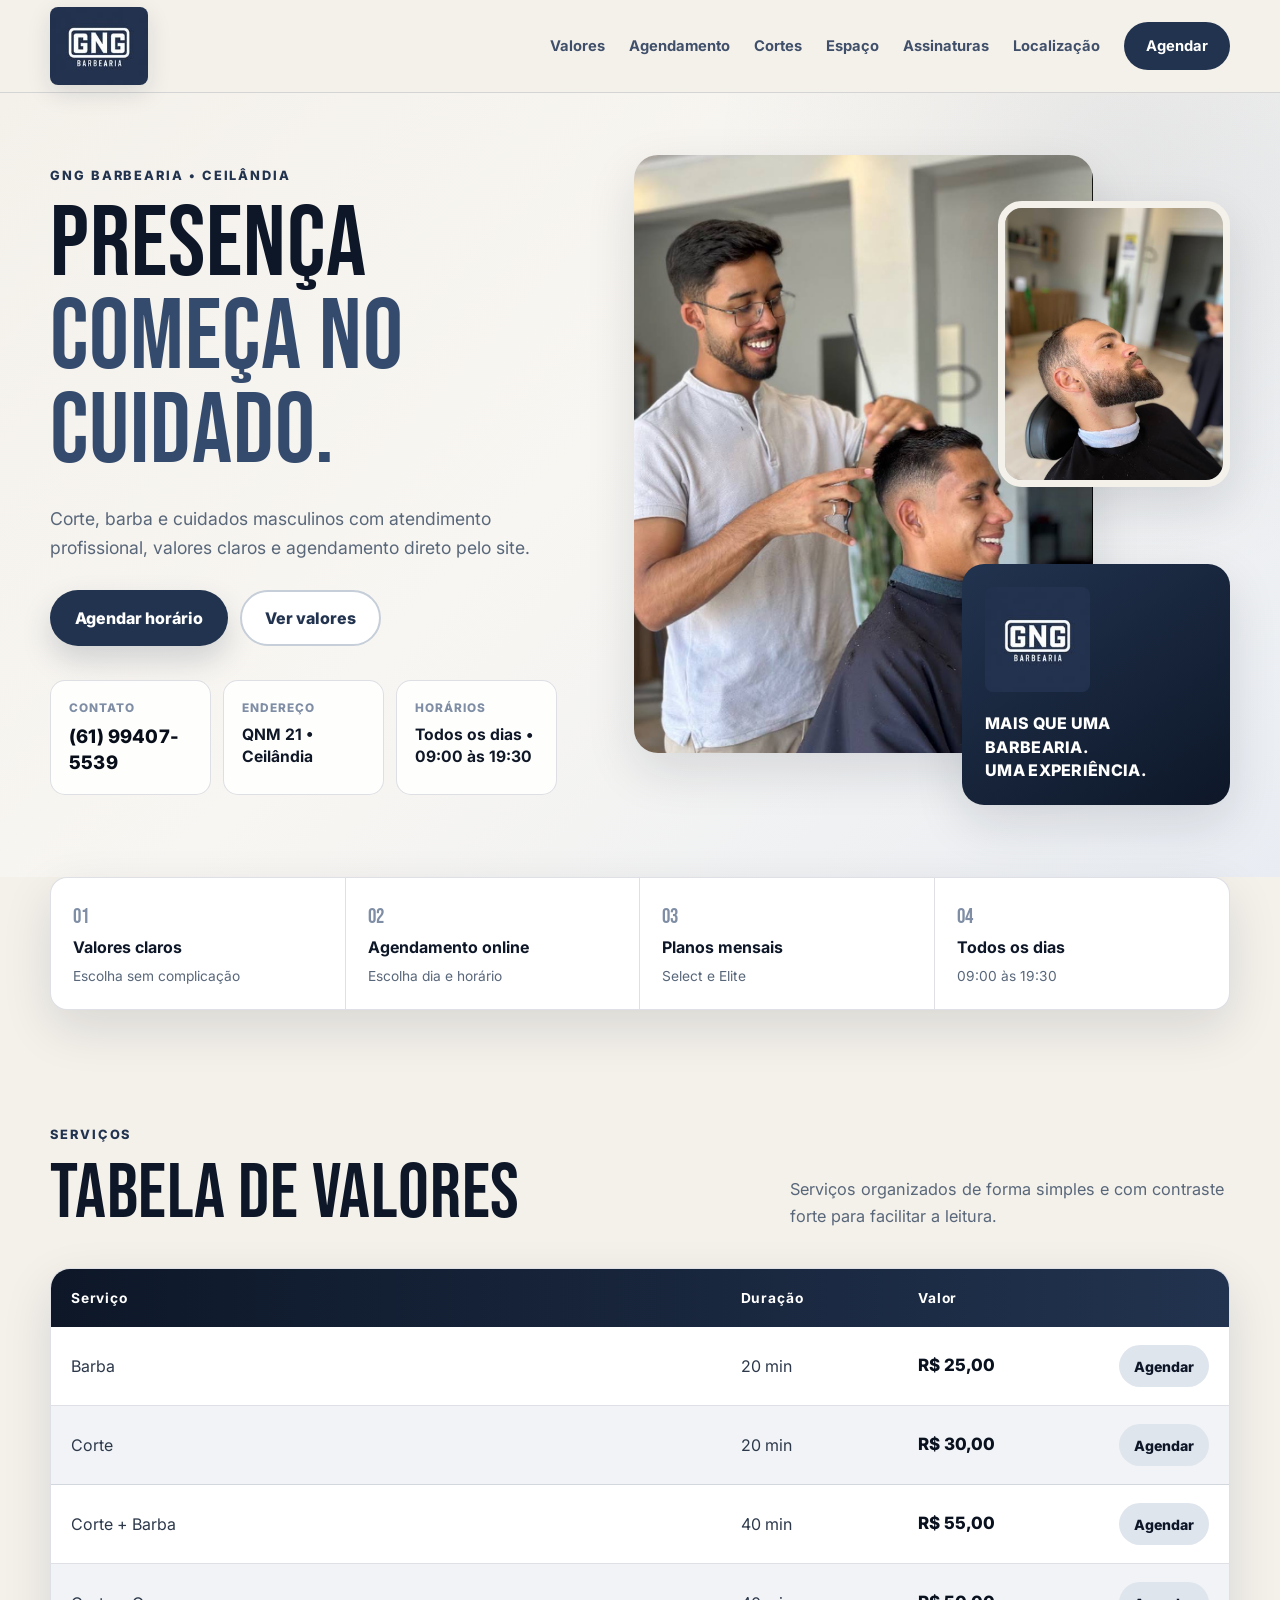
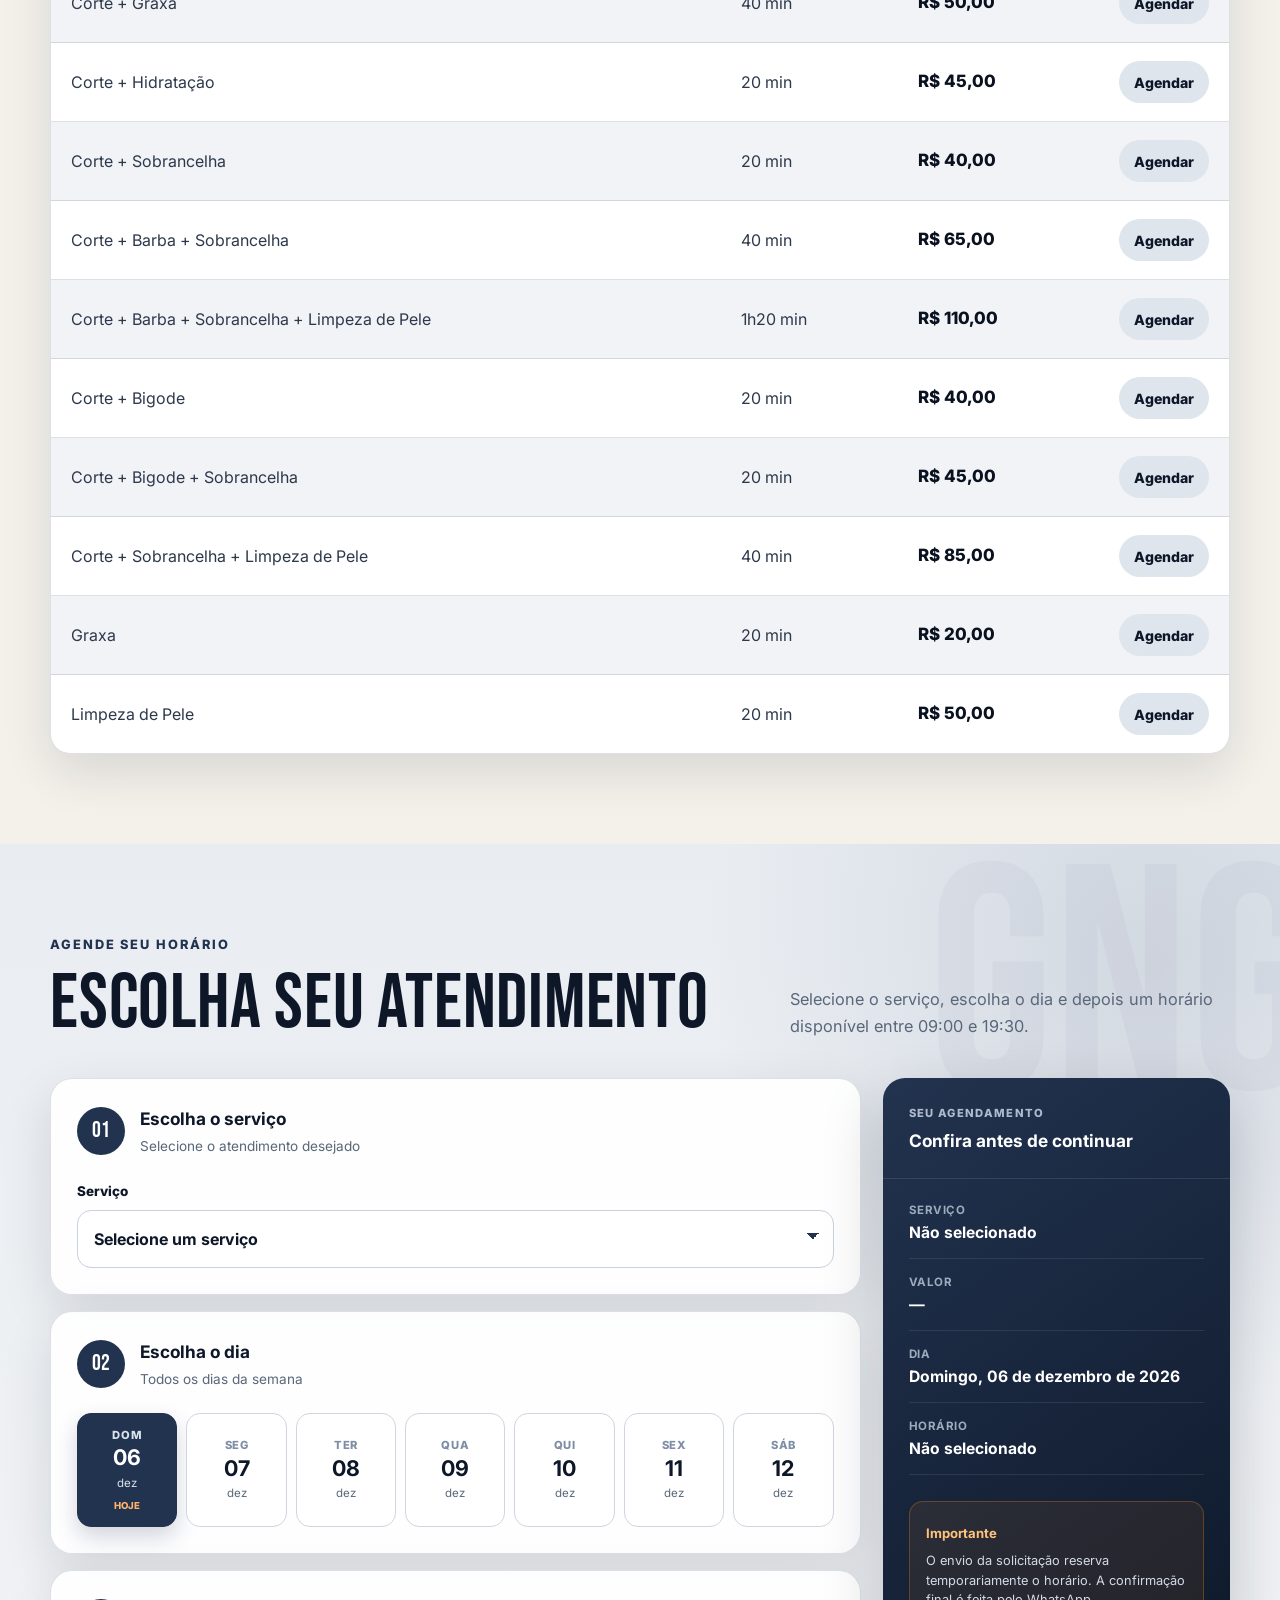
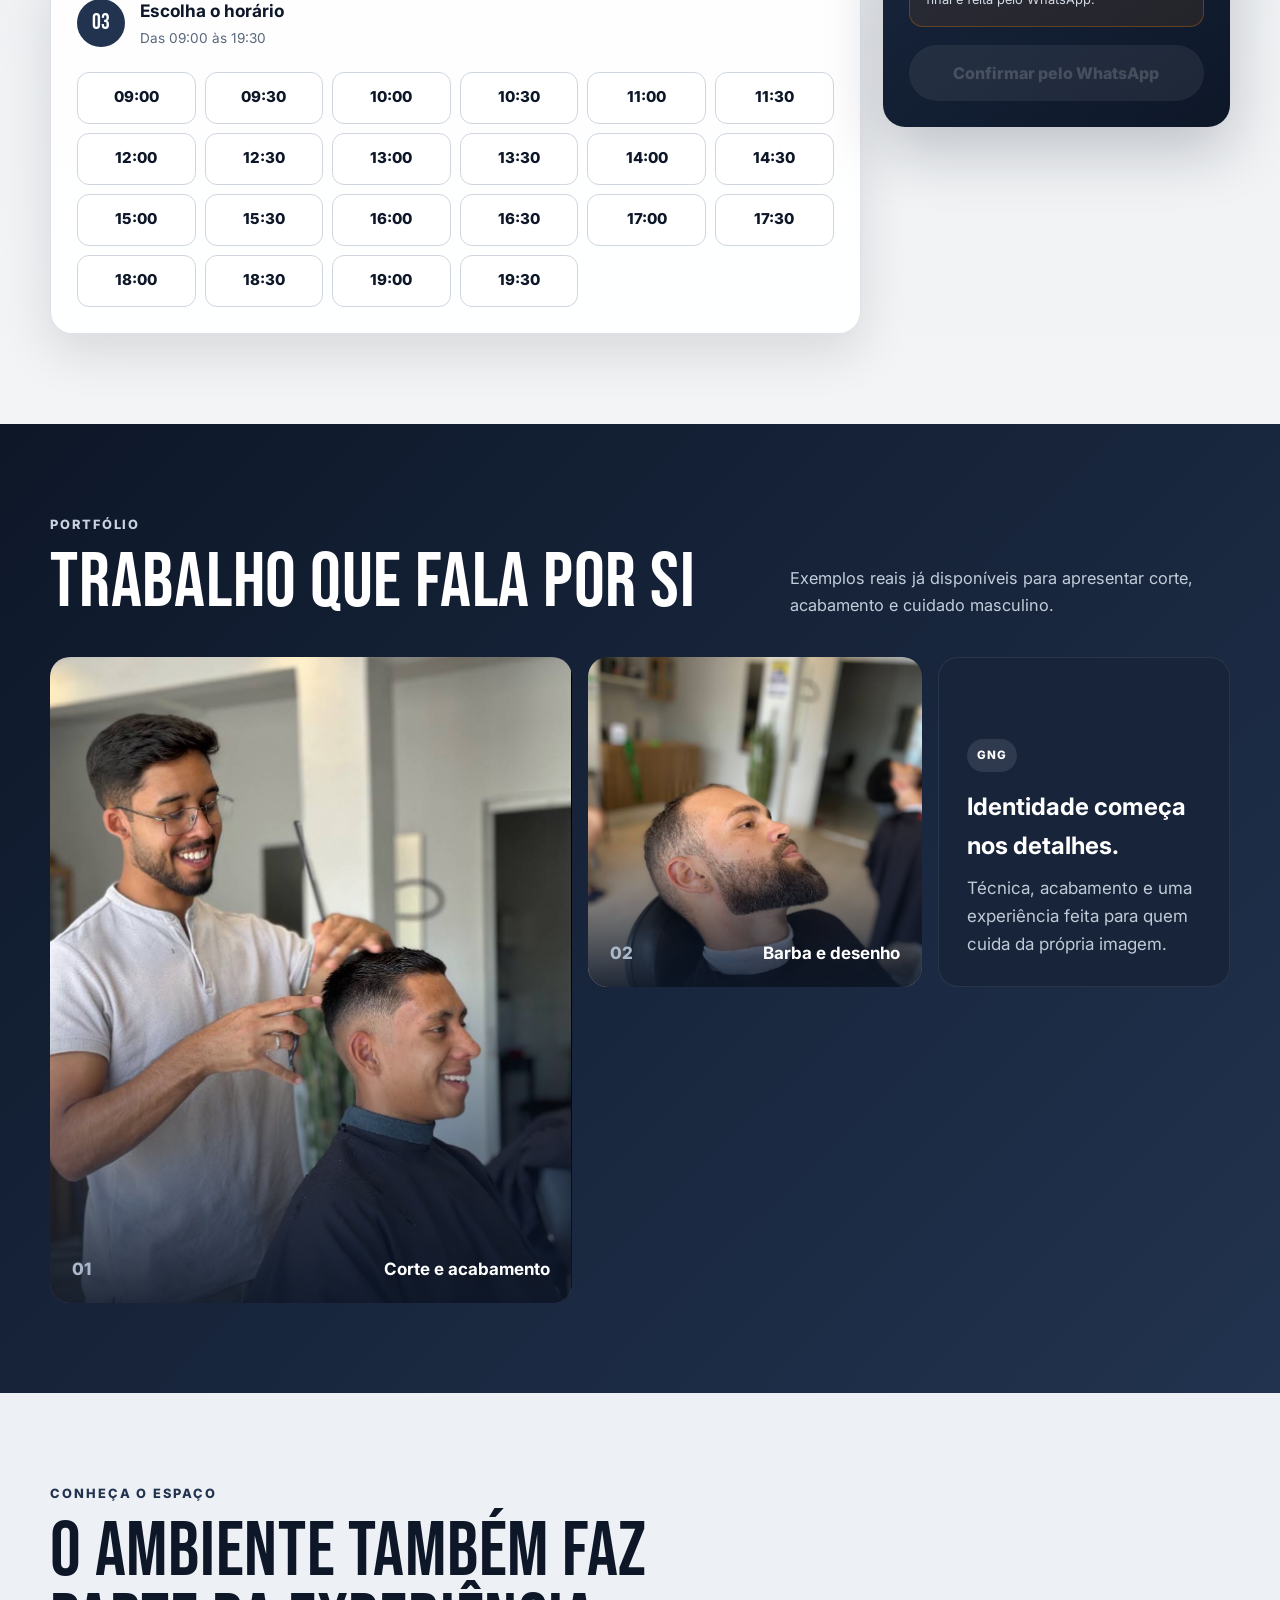
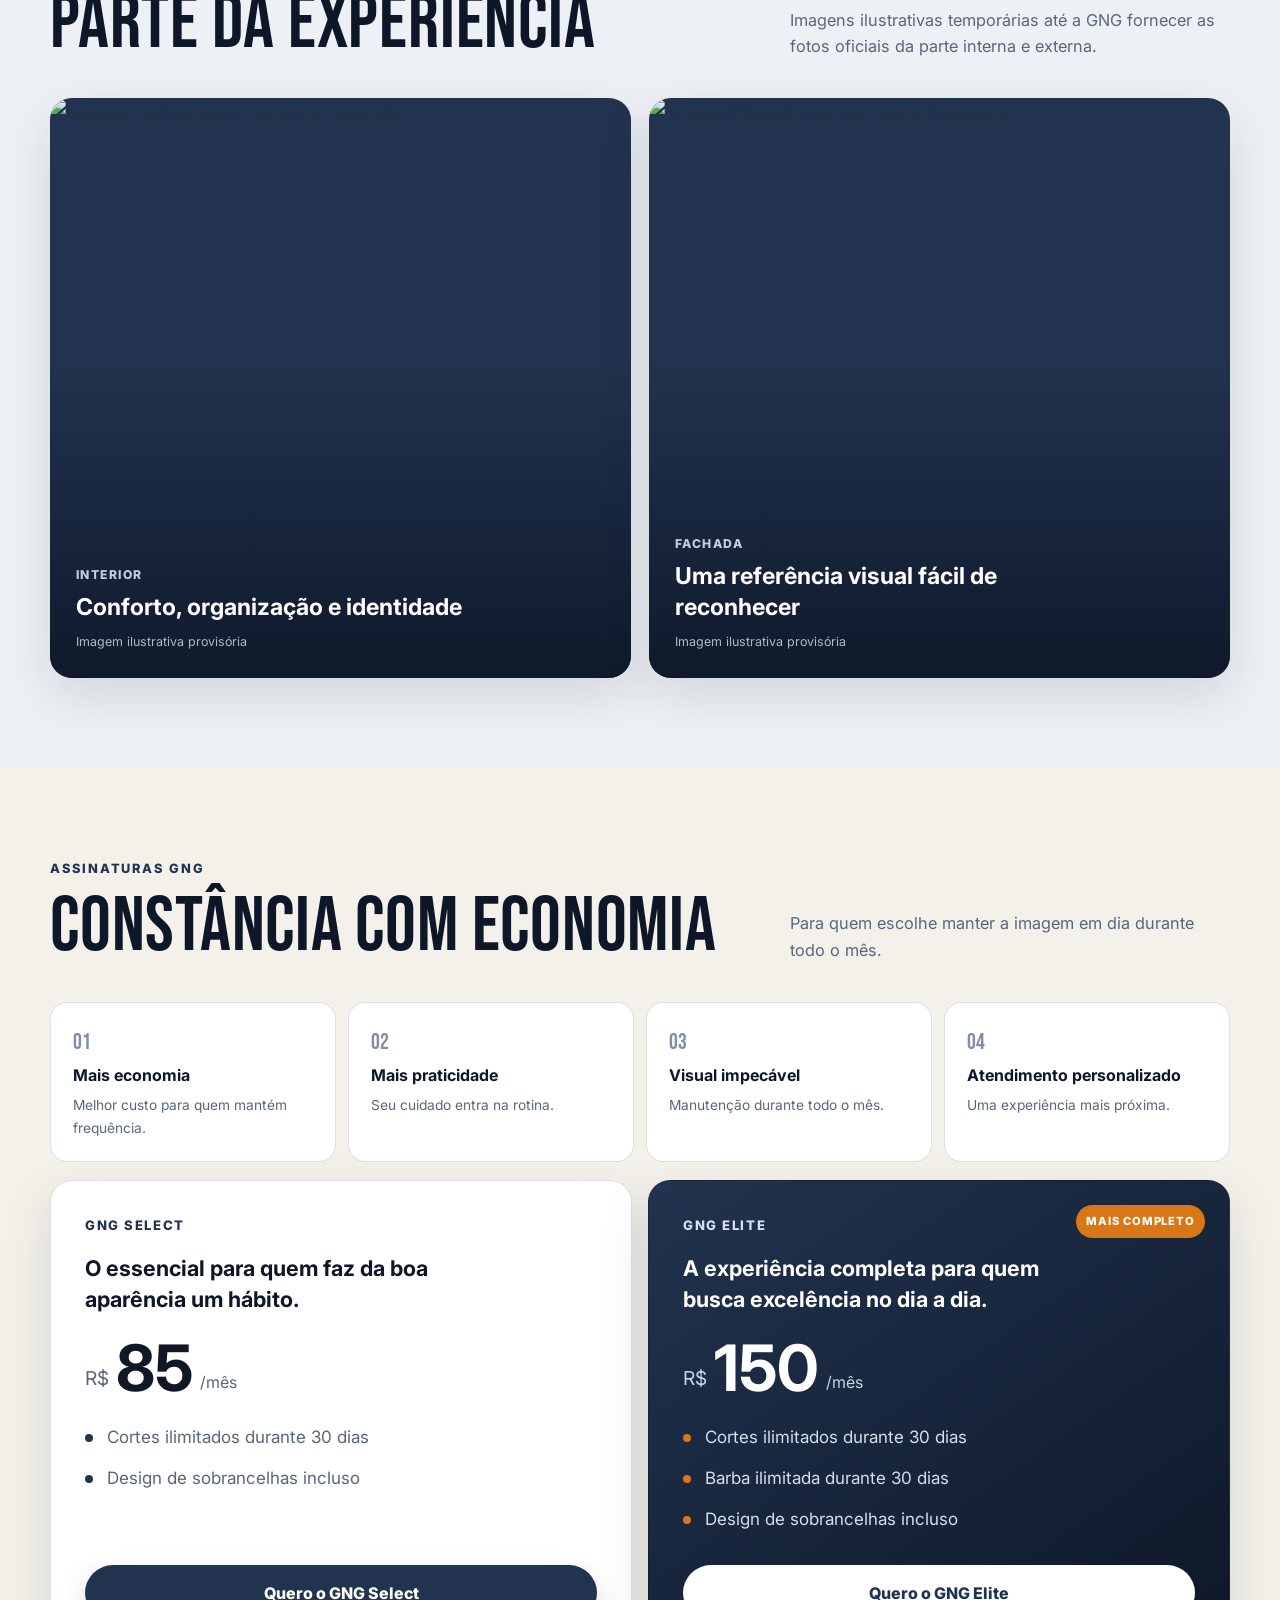
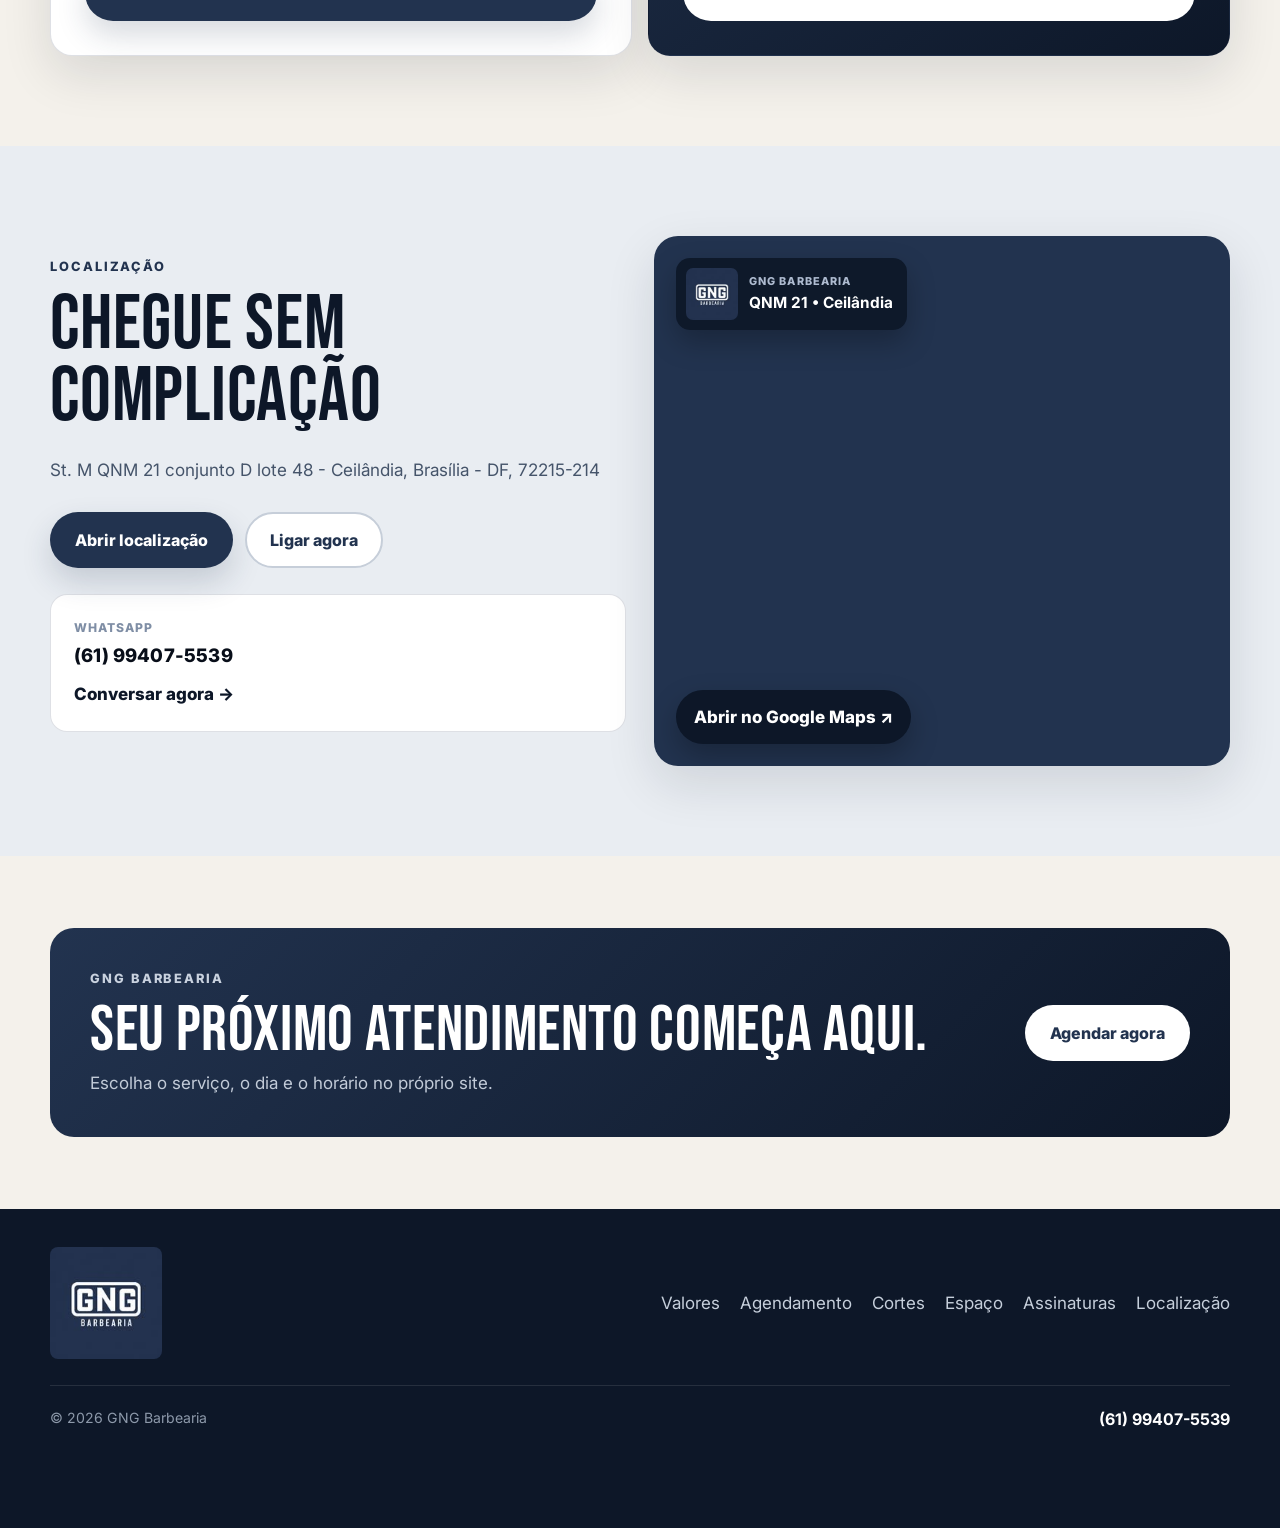
==== commit 37fa9f5c: "Update index.html" ====
--- a/index.html
+++ b/index.html
@@ -185,39 +185,27 @@
           >
 
             <div>
-
-              <span>
-                CONTATO
-              </span>
+              <span>CONTATO</span>
 
               <strong class="important-number">
                 (61) 99407-5539
               </strong>
-
             </div>
 
             <div>
-
-              <span>
-                ENDEREÇO
-              </span>
+              <span>ENDEREÇO</span>
 
               <strong>
                 QNM 21 • Ceilândia
               </strong>
-
             </div>
 
             <div>
-
-              <span>
-                HORÁRIOS
-              </span>
+              <span>HORÁRIOS</span>
 
               <strong>
                 Todos os dias • 09:00 às 19:30
               </strong>
-
             </div>
 
           </div>
@@ -338,6 +326,7 @@
                 <th>Serviço</th>
                 <th>Duração</th>
                 <th>Valor</th>
+
                 <th>
                   <span class="sr-only">
                     Ação
@@ -350,11 +339,20 @@
             <tbody>
 
               <tr>
-                <td data-label="Serviço">Barba</td>
-                <td data-label="Duração">20 min</td>
+                <td data-label="Serviço">
+                  Barba
+                </td>
+
+                <td data-label="Duração">
+                  20 min
+                </td>
+
                 <td data-label="Valor">
-                  <strong>R$ 25,00</strong>
-                </td>
+                  <strong>
+                    R$ 25,00
+                  </strong>
+                </td>
+
                 <td class="table-action">
                   <a
                     href="#agendamento"
@@ -366,11 +364,20 @@
               </tr>
 
               <tr>
-                <td data-label="Serviço">Corte</td>
-                <td data-label="Duração">20 min</td>
+                <td data-label="Serviço">
+                  Corte
+                </td>
+
+                <td data-label="Duração">
+                  20 min
+                </td>
+
                 <td data-label="Valor">
-                  <strong>R$ 30,00</strong>
-                </td>
+                  <strong>
+                    R$ 30,00
+                  </strong>
+                </td>
+
                 <td class="table-action">
                   <a
                     href="#agendamento"
@@ -391,7 +398,9 @@
                 </td>
 
                 <td data-label="Valor">
-                  <strong>R$ 55,00</strong>
+                  <strong>
+                    R$ 55,00
+                  </strong>
                 </td>
 
                 <td class="table-action">
@@ -405,7 +414,6 @@
               </tr>
 
               <tr>
-
                 <td data-label="Serviço">
                   Corte + Graxa
                 </td>
@@ -415,7 +423,9 @@
                 </td>
 
                 <td data-label="Valor">
-                  <strong>R$ 50,00</strong>
+                  <strong>
+                    R$ 50,00
+                  </strong>
                 </td>
 
                 <td class="table-action">
@@ -426,11 +436,9 @@
                     Agendar
                   </a>
                 </td>
-
               </tr>
 
               <tr>
-
                 <td data-label="Serviço">
                   Corte + Hidratação
                 </td>
@@ -440,7 +448,9 @@
                 </td>
 
                 <td data-label="Valor">
-                  <strong>R$ 45,00</strong>
+                  <strong>
+                    R$ 45,00
+                  </strong>
                 </td>
 
                 <td class="table-action">
@@ -451,11 +461,9 @@
                     Agendar
                   </a>
                 </td>
-
               </tr>
 
               <tr>
-
                 <td data-label="Serviço">
                   Corte + Sobrancelha
                 </td>
@@ -465,7 +473,9 @@
                 </td>
 
                 <td data-label="Valor">
-                  <strong>R$ 40,00</strong>
+                  <strong>
+                    R$ 40,00
+                  </strong>
                 </td>
 
                 <td class="table-action">
@@ -476,11 +486,9 @@
                     Agendar
                   </a>
                 </td>
-
               </tr>
 
               <tr>
-
                 <td data-label="Serviço">
                   Corte + Barba + Sobrancelha
                 </td>
@@ -490,7 +498,9 @@
                 </td>
 
                 <td data-label="Valor">
-                  <strong>R$ 65,00</strong>
+                  <strong>
+                    R$ 65,00
+                  </strong>
                 </td>
 
                 <td class="table-action">
@@ -501,11 +511,9 @@
                     Agendar
                   </a>
                 </td>
-
               </tr>
 
               <tr>
-
                 <td data-label="Serviço">
                   Corte + Barba + Sobrancelha + Limpeza de Pele
                 </td>
@@ -515,7 +523,9 @@
                 </td>
 
                 <td data-label="Valor">
-                  <strong>R$ 110,00</strong>
+                  <strong>
+                    R$ 110,00
+                  </strong>
                 </td>
 
                 <td class="table-action">
@@ -526,11 +536,9 @@
                     Agendar
                   </a>
                 </td>
-
               </tr>
 
               <tr>
-
                 <td data-label="Serviço">
                   Corte + Bigode
                 </td>
@@ -540,7 +548,9 @@
                 </td>
 
                 <td data-label="Valor">
-                  <strong>R$ 40,00</strong>
+                  <strong>
+                    R$ 40,00
+                  </strong>
                 </td>
 
                 <td class="table-action">
@@ -551,11 +561,9 @@
                     Agendar
                   </a>
                 </td>
-
               </tr>
 
               <tr>
-
                 <td data-label="Serviço">
                   Corte + Bigode + Sobrancelha
                 </td>
@@ -565,7 +573,9 @@
                 </td>
 
                 <td data-label="Valor">
-                  <strong>R$ 45,00</strong>
+                  <strong>
+                    R$ 45,00
+                  </strong>
                 </td>
 
                 <td class="table-action">
@@ -576,11 +586,9 @@
                     Agendar
                   </a>
                 </td>
-
               </tr>
 
               <tr>
-
                 <td data-label="Serviço">
                   Corte + Sobrancelha + Limpeza de Pele
                 </td>
@@ -590,7 +598,9 @@
                 </td>
 
                 <td data-label="Valor">
-                  <strong>R$ 85,00</strong>
+                  <strong>
+                    R$ 85,00
+                  </strong>
                 </td>
 
                 <td class="table-action">
@@ -601,11 +611,9 @@
                     Agendar
                   </a>
                 </td>
-
               </tr>
 
               <tr>
-
                 <td data-label="Serviço">
                   Graxa
                 </td>
@@ -615,7 +623,9 @@
                 </td>
 
                 <td data-label="Valor">
-                  <strong>R$ 20,00</strong>
+                  <strong>
+                    R$ 20,00
+                  </strong>
                 </td>
 
                 <td class="table-action">
@@ -626,11 +636,9 @@
                     Agendar
                   </a>
                 </td>
-
               </tr>
 
               <tr>
-
                 <td data-label="Serviço">
                   Limpeza de Pele
                 </td>
@@ -640,7 +648,9 @@
                 </td>
 
                 <td data-label="Valor">
-                  <strong>R$ 50,00</strong>
+                  <strong>
+                    R$ 50,00
+                  </strong>
                 </td>
 
                 <td class="table-action">
@@ -651,7 +661,6 @@
                     Agendar
                   </a>
                 </td>
-
               </tr>
 
             </tbody>
@@ -705,7 +714,6 @@
                 </span>
 
                 <div>
-
                   <strong>
                     Escolha o serviço
                   </strong>
@@ -713,7 +721,6 @@
                   <small>
                     Selecione o atendimento desejado
                   </small>
-
                 </div>
 
               </div>
@@ -838,7 +845,6 @@
                 </span>
 
                 <div>
-
                   <strong>
                     Escolha o dia
                   </strong>
@@ -846,7 +852,6 @@
                   <small>
                     Todos os dias da semana
                   </small>
-
                 </div>
 
               </div>
@@ -868,7 +873,6 @@
                 </span>
 
                 <div>
-
                   <strong>
                     Escolha o horário
                   </strong>
@@ -876,7 +880,6 @@
                   <small>
                     Das 09:00 às 19:30
                   </small>
-
                 </div>
 
               </div>
@@ -914,51 +917,35 @@
             <div class="booking-summary-list">
 
               <div>
-
-                <span>
-                  Serviço
-                </span>
+                <span>Serviço</span>
 
                 <strong id="summary-service">
                   Não selecionado
                 </strong>
-
               </div>
 
               <div>
-
-                <span>
-                  Valor
-                </span>
+                <span>Valor</span>
 
                 <strong id="summary-price">
                   —
                 </strong>
-
               </div>
 
               <div>
-
-                <span>
-                  Dia
-                </span>
+                <span>Dia</span>
 
                 <strong id="summary-date">
                   Não selecionado
                 </strong>
-
               </div>
 
               <div>
-
-                <span>
-                  Horário
-                </span>
+                <span>Horário</span>
 
                 <strong id="summary-time">
                   Não selecionado
                 </strong>
-
               </div>
 
             </div>
@@ -970,8 +957,8 @@
               </strong>
 
               <p>
-                O envio da solicitação não reserva automaticamente
-                o horário. A GNG confirma o atendimento pelo WhatsApp.
+                O envio da solicitação reserva temporariamente
+                o horário. A confirmação final é feita pelo WhatsApp.
               </p>
 
             </div>
@@ -1023,7 +1010,9 @@
 
         <div class="portfolio-grid">
 
-          <figure class="portfolio-photo portfolio-large">
+          <figure
+            class="portfolio-photo portfolio-large"
+          >
 
             <img
               src="assets/gng-corte-01.png"
@@ -1031,15 +1020,11 @@
             >
 
             <figcaption>
-
-              <span>
-                01
-              </span>
+              <span>01</span>
 
               <strong>
                 Corte e acabamento
               </strong>
-
             </figcaption>
 
           </figure>
@@ -1052,15 +1037,11 @@
             >
 
             <figcaption>
-
-              <span>
-                02
-              </span>
+              <span>02</span>
 
               <strong>
                 Barba e desenho
               </strong>
-
             </figcaption>
 
           </figure>
@@ -1128,7 +1109,6 @@
             >
 
             <figcaption>
-
               <span>
                 INTERIOR
               </span>
@@ -1140,7 +1120,6 @@
               <small>
                 Imagem ilustrativa provisória
               </small>
-
             </figcaption>
 
           </figure>
@@ -1154,7 +1133,6 @@
             >
 
             <figcaption>
-
               <span>
                 FACHADA
               </span>
@@ -1166,7 +1144,6 @@
               <small>
                 Imagem ilustrativa provisória
               </small>
-
             </figcaption>
 
           </figure>
@@ -1208,10 +1185,7 @@
         <div class="benefits">
 
           <div>
-
-            <span>
-              01
-            </span>
+            <span>01</span>
 
             <strong>
               Mais economia
@@ -1220,14 +1194,10 @@
             <small>
               Melhor custo para quem mantém frequência.
             </small>
-
           </div>
 
           <div>
-
-            <span>
-              02
-            </span>
+            <span>02</span>
 
             <strong>
               Mais praticidade
@@ -1236,14 +1206,10 @@
             <small>
               Seu cuidado entra na rotina.
             </small>
-
           </div>
 
           <div>
-
-            <span>
-              03
-            </span>
+            <span>03</span>
 
             <strong>
               Visual impecável
@@ -1252,14 +1218,10 @@
             <small>
               Manutenção durante todo o mês.
             </small>
-
           </div>
 
           <div>
-
-            <span>
-              04
-            </span>
+            <span>04</span>
 
             <strong>
               Atendimento personalizado
@@ -1268,7 +1230,6 @@
             <small>
               Uma experiência mais próxima.
             </small>
-
           </div>
 
         </div>
@@ -1287,9 +1248,7 @@
 
             <div class="price">
 
-              <span>
-                R$
-              </span>
+              <span>R$</span>
 
               <strong>
                 85
@@ -1302,7 +1261,6 @@
             </div>
 
             <ul>
-
               <li>
                 Cortes ilimitados durante 30 dias
               </li>
@@ -1310,7 +1268,6 @@
               <li>
                 Design de sobrancelhas incluso
               </li>
-
             </ul>
 
             <a
@@ -1324,7 +1281,9 @@
 
           </article>
 
-          <article class="plan-card plan-featured">
+          <article
+            class="plan-card plan-featured"
+          >
 
             <span class="featured-label">
               MAIS COMPLETO
@@ -1341,9 +1300,7 @@
 
             <div class="price">
 
-              <span>
-                R$
-              </span>
+              <span>R$</span>
 
               <strong>
                 150
@@ -1356,7 +1313,6 @@
             </div>
 
             <ul>
-
               <li>
                 Cortes ilimitados durante 30 dias
               </li>
@@ -1368,7 +1324,6 @@
               <li>
                 Design de sobrancelhas incluso
               </li>
-
             </ul>
 
             <a
@@ -1470,7 +1425,6 @@
             >
 
             <div>
-
               <span>
                 GNG BARBEARIA
               </span>
@@ -1478,7 +1432,6 @@
               <strong>
                 QNM 21 • Ceilândia
               </strong>
-
             </div>
 
           </div>
@@ -1597,7 +1550,7 @@
 
   </div>
 
-  <script src="script.js?v=6.0"></script>
+  <script src="script.js?v=7.0"></script>
 
 </body>
 </html>
--- a/style.css
+++ b/style.css
@@ -3,26 +3,19 @@
   --navy-dark: #17243a;
   --navy-deep: #0d1728;
   --navy-light: #354b6e;
-
   --steel: #7f8ea5;
   --steel-light: #dfe5ed;
-
   --bone: #f4f1eb;
   --ice: #edf1f5;
   --white: #ffffff;
-
   --ink: #101827;
   --text: #253147;
   --muted: #59677a;
-
   --orange: #d97717;
-
+  --orange-soft: #fff1e3;
+  --success: #1f6f54;
   --line: rgba(34, 51, 79, 0.15);
-
-  --shadow:
-    0 18px 50px
-    rgba(13, 23, 40, 0.12);
-
+  --shadow: 0 18px 50px rgba(13, 23, 40, 0.12);
   --container: 1180px;
 }
 
@@ -37,24 +30,16 @@
 body {
   margin: 0;
   min-width: 320px;
-
-  background:
-    var(--bone);
-
-  color:
-    var(--text);
-
-  font-family:
-    "Inter",
-    Arial,
-    sans-serif;
-
+  background: var(--bone);
+  color: var(--text);
+  font-family: "Inter", Arial, sans-serif;
   font-size: 17px;
-
   line-height: 1.65;
-
-  -webkit-font-smoothing:
-    antialiased;
+  -webkit-font-smoothing: antialiased;
+}
+
+body.menu-open {
+  overflow: hidden;
 }
 
 a {
@@ -64,67 +49,55 @@
 
 img {
   display: block;
-
   max-width: 100%;
 }
 
+button,
+input,
+select,
+textarea {
+  font: inherit;
+}
+
+button,
+a,
+select {
+  -webkit-tap-highlight-color: transparent;
+}
+
 button {
-  font: inherit;
+  cursor: pointer;
+}
+
+button:disabled {
+  cursor: not-allowed;
 }
 
 .container {
-  width:
-    min(
-      calc(100% - 32px),
-      var(--container)
-    );
-
-  margin:
-    0 auto;
+  width: min(calc(100% - 32px), var(--container));
+  margin: 0 auto;
 }
 
 .sr-only {
   position: absolute;
-
   width: 1px;
   height: 1px;
-
   margin: -1px;
-
   overflow: hidden;
-
-  clip:
-    rect(
-      0,
-      0,
-      0,
-      0
-    );
+  clip: rect(0, 0, 0, 0);
+  white-space: nowrap;
 }
 
 .skip-link {
   position: fixed;
-
   left: 16px;
   top: -80px;
-
   z-index: 5000;
-
-  padding:
-    13px
-    18px;
-
-  border-radius:
-    10px;
-
-  background:
-    var(--white);
-
-  color:
-    var(--navy);
-
-  font-weight:
-    800;
+  padding: 13px 18px;
+  border-radius: 10px;
+  background: var(--white);
+  color: var(--navy);
+  font-weight: 800;
 }
 
 .skip-link:focus {
@@ -133,163 +106,103 @@
 
 .site-header {
   position: sticky;
-
   top: 0;
-
   z-index: 1000;
-
-  border-bottom:
-    1px solid
-    var(--line);
-
-  background:
-    rgba(
-      244,
-      241,
-      235,
-      0.95
-    );
-
-  -webkit-backdrop-filter:
-    blur(16px);
-
-  backdrop-filter:
-    blur(16px);
+  border-bottom: 1px solid var(--line);
+  background: rgba(244, 241, 235, 0.95);
+  -webkit-backdrop-filter: blur(16px);
+  backdrop-filter: blur(16px);
 }
 
 .header-inner {
   min-height: 92px;
-
   display: flex;
-
   align-items: center;
-
-  justify-content:
-    space-between;
-
+  justify-content: space-between;
   gap: 28px;
 }
 
 .brand {
   width: 98px;
-
-  flex:
-    0 0 auto;
+  flex: 0 0 auto;
 }
 
 .brand img {
   width: 98px;
   height: 78px;
-
-  object-fit:
-    cover;
-
-  object-position:
-    center;
-
-  border-radius:
-    8px;
-
-  box-shadow:
-    0 8px 25px
-    rgba(
-      13,
-      23,
-      40,
-      0.12
-    );
+  object-fit: cover;
+  object-position: center;
+  border-radius: 8px;
+  box-shadow: 0 8px 25px rgba(13, 23, 40, 0.12);
 }
 
 .main-nav {
   display: flex;
-
   align-items: center;
-
-  gap: 27px;
+  gap: 24px;
 }
 
 .main-nav a {
-  color:
-    #40506a;
-
-  font-size:
-    0.94rem;
-
-  font-weight:
-    700;
+  color: #40506a;
+  font-size: 0.92rem;
+  font-weight: 700;
 }
 
 .main-nav a:hover {
-  color:
-    var(--navy);
+  color: var(--navy);
 }
 
 .main-nav .nav-cta {
   min-height: 48px;
-
-  padding:
-    0
-    22px;
-
-  display:
-    inline-flex;
-
-  align-items:
-    center;
-
-  border-radius:
-    999px;
-
-  background:
-    var(--navy);
-
-  color:
-    var(--white);
+  padding: 0 22px;
+  display: inline-flex;
+  align-items: center;
+  justify-content: center;
+  border-radius: 999px;
+  background: var(--navy);
+  color: var(--white);
 }
 
 .menu-toggle {
   display: none;
-
   width: 50px;
   height: 50px;
-
-  border:
-    1px solid
-    var(--line);
-
-  border-radius:
-    12px;
-
-  background:
-    var(--white);
-
-  align-items:
-    center;
-
-  justify-content:
-    center;
-
-  flex-direction:
-    column;
-
+  border: 1px solid var(--line);
+  border-radius: 12px;
+  background: var(--white);
+  align-items: center;
+  justify-content: center;
+  flex-direction: column;
   gap: 5px;
 }
 
 .menu-toggle span {
   width: 22px;
   height: 2px;
-
+  background: var(--navy);
+  transition: 0.2s ease;
+}
+
+.menu-toggle.is-active span:nth-child(1) {
+  transform: translateY(7px) rotate(45deg);
+}
+
+.menu-toggle.is-active span:nth-child(2) {
+  opacity: 0;
+}
+
+.menu-toggle.is-active span:nth-child(3) {
+  transform: translateY(-7px) rotate(-45deg);
+}
+
+.hero {
+  padding: 62px 0 72px;
   background:
-    var(--navy);
-}
-
-.hero {
-  padding:
-    62px
-    0
-    72px;
-
-  background:
+    radial-gradient(
+      circle at 88% 10%,
+      rgba(34, 51, 79, 0.08),
+      transparent 26rem
+    ),
     linear-gradient(
       135deg,
       var(--bone) 0%,
@@ -300,44 +213,21 @@
 
 .hero-grid {
   display: grid;
-
-  grid-template-columns:
-    0.92fr
-    1.08fr;
-
-  gap:
-    clamp(
-      40px,
-      6vw,
-      78px
-    );
-
-  align-items:
-    center;
+  grid-template-columns: 0.92fr 1.08fr;
+  gap: clamp(40px, 6vw, 78px);
+  align-items: center;
 }
 
 .eyebrow {
-  margin:
-    0
-    0
-    12px;
-
-  color:
-    var(--navy);
-
-  font-size:
-    0.8rem;
-
-  font-weight:
-    800;
-
-  letter-spacing:
-    0.15em;
+  margin: 0 0 12px;
+  color: var(--navy);
+  font-size: 0.8rem;
+  font-weight: 800;
+  letter-spacing: 0.15em;
 }
 
 .eyebrow-light {
-  color:
-    #c9d2df;
+  color: #c9d2df;
 }
 
 .hero h1,
@@ -345,152 +235,93 @@
 .location-copy h2,
 .final-cta h2 {
   margin: 0;
-
-  font-family:
-    "Bebas Neue",
-    sans-serif;
-
-  font-weight:
-    400;
-
-  line-height:
-    0.94;
-
-  letter-spacing:
-    0.01em;
+  font-family: "Bebas Neue", sans-serif;
+  font-weight: 400;
+  line-height: 0.94;
+  letter-spacing: 0.01em;
 }
 
 .hero h1 {
-  max-width:
-    9.5ch;
-
-  color:
-    var(--navy-deep);
-
-  font-size:
-    clamp(
-      4rem,
-      7.8vw,
-      7.7rem
-    );
+  max-width: 9.5ch;
+  color: var(--navy-deep);
+  font-size: clamp(4rem, 7.8vw, 7.7rem);
 }
 
 .hero h1 span {
   display: block;
-
-  color:
-    var(--navy-light);
+  color: var(--navy-light);
 }
 
 .hero-lead {
-  max-width:
-    56ch;
-
-  margin:
-    24px
-    0
-    0;
-
-  color:
-    var(--muted);
-
-  font-size:
-    1.1rem;
+  max-width: 56ch;
+  margin: 24px 0 0;
+  color: var(--muted);
+  font-size: 1.1rem;
 }
 
 .hero-actions,
 .location-actions {
-  margin-top:
-    28px;
-
+  margin-top: 28px;
   display: flex;
-
   flex-wrap: wrap;
-
   gap: 12px;
 }
 
 .btn {
-  min-height:
-    56px;
-
-  padding:
-    0
-    23px;
-
-  display:
-    inline-flex;
-
-  align-items:
-    center;
-
-  justify-content:
-    center;
-
-  border:
-    2px solid
-    transparent;
-
-  border-radius:
-    999px;
-
-  font-size:
-    1rem;
-
-  font-weight:
-    800;
-
-  text-align:
-    center;
-
+  min-height: 56px;
+  padding: 0 23px;
+  display: inline-flex;
+  align-items: center;
+  justify-content: center;
+  border: 2px solid transparent;
+  border-radius: 999px;
+  font-size: 1rem;
+  font-weight: 800;
+  text-align: center;
   transition:
-    0.18s ease;
+    transform 0.18s ease,
+    background 0.18s ease,
+    border-color 0.18s ease,
+    opacity 0.18s ease;
 }
 
 .btn:hover {
-  transform:
-    translateY(-1px);
+  transform: translateY(-1px);
+}
+
+.btn:focus-visible,
+a:focus-visible,
+button:focus-visible,
+select:focus-visible {
+  outline: 4px solid rgba(34, 51, 79, 0.2);
+  outline-offset: 3px;
 }
 
 .btn-primary {
-  background:
-    var(--navy);
-
-  color:
-    var(--white);
-
-  box-shadow:
-    0 14px 30px
-    rgba(
-      34,
-      51,
-      79,
-      0.18
-    );
+  background: var(--navy);
+  color: var(--white);
+  box-shadow: 0 14px 30px rgba(34, 51, 79, 0.18);
 }
 
 .btn-primary:hover {
-  background:
-    var(--navy-deep);
+  background: var(--navy-deep);
 }
 
 .btn-secondary {
-  border-color:
-    #c6ced9;
-
-  background:
-    var(--white);
-
-  color:
-    var(--navy);
+  border-color: #c6ced9;
+  background: var(--white);
+  color: var(--navy);
 }
 
 .btn-light {
-  background:
-    var(--white);
-
-  color:
-    var(--navy);
+  background: var(--white);
+  color: var(--navy);
+}
+
+.btn:disabled {
+  opacity: 0.42;
+  box-shadow: none;
+  transform: none;
 }
 
 .full {
@@ -498,260 +329,124 @@
 }
 
 .quick-info {
-  margin-top:
-    34px;
-
+  margin-top: 34px;
   display: grid;
-
-  grid-template-columns:
-    repeat(
-      3,
-      minmax(
-        0,
-        1fr
-      )
-    );
-
+  grid-template-columns: repeat(3, minmax(0, 1fr));
   gap: 12px;
 }
 
 .quick-info div {
   padding: 18px;
-
-  border:
-    1px solid
-    var(--line);
-
-  border-radius:
-    15px;
-
-  background:
-    rgba(
-      255,
-      255,
-      255,
-      0.85
-    );
+  border: 1px solid var(--line);
+  border-radius: 15px;
+  background: rgba(255, 255, 255, 0.85);
 }
 
 .quick-info span {
   display: block;
-
-  color:
-    var(--steel);
-
-  font-size:
-    0.74rem;
-
-  font-weight:
-    800;
-
-  letter-spacing:
-    0.08em;
+  color: var(--steel);
+  font-size: 0.74rem;
+  font-weight: 800;
+  letter-spacing: 0.08em;
 }
 
 .quick-info strong {
   display: block;
-
-  margin-top:
-    5px;
-
-  color:
-    var(--ink);
-
-  font-size:
-    0.98rem;
-
-  line-height:
-    1.4;
+  margin-top: 5px;
+  color: var(--ink);
+  font-size: 0.98rem;
+  line-height: 1.4;
 }
 
 .important-number {
-  color:
-    #080e19
-    !important;
-
-  font-size:
-    1.16rem
-    !important;
-
-  font-weight:
-    800
-    !important;
-
-  letter-spacing:
-    0.01em;
+  color: #080e19 !important;
+  font-size: 1.16rem !important;
+  font-weight: 800 !important;
+  letter-spacing: 0.01em;
 }
 
 .hero-media {
   position: relative;
-
-  min-height:
-    650px;
+  min-height: 650px;
 }
 
 .photo-card {
   margin: 0;
-
   overflow: hidden;
-
-  border-radius:
-    24px;
-
-  box-shadow:
-    var(--shadow);
+  border-radius: 24px;
+  box-shadow: var(--shadow);
 }
 
 .photo-card img {
   width: 100%;
   height: 100%;
-
-  object-fit:
-    cover;
+  object-fit: cover;
 }
 
 .photo-main {
   position: absolute;
-
-  inset:
-    0
-    23%
-    8%
-    0;
+  inset: 0 23% 8% 0;
 }
 
 .photo-secondary {
   position: absolute;
-
   right: 0;
   top: 7%;
-
   width: 39%;
   height: 44%;
-
-  border:
-    7px solid
-    var(--bone);
+  border: 7px solid var(--bone);
 }
 
 .hero-brand-card {
   position: absolute;
-
   right: 0;
   bottom: 0;
-
   width: 45%;
-
-  min-height:
-    205px;
-
-  padding:
-    23px;
-
+  min-height: 205px;
+  padding: 23px;
   display: flex;
-
-  flex-direction:
-    column;
-
-  justify-content:
-    space-between;
-
-  border-radius:
-    22px;
-
-  background:
-    linear-gradient(
-      145deg,
-      var(--navy),
-      var(--navy-deep)
-    );
-
-  color:
-    var(--white);
-
-  box-shadow:
-    var(--shadow);
+  flex-direction: column;
+  justify-content: space-between;
+  border-radius: 22px;
+  background: linear-gradient(145deg, var(--navy), var(--navy-deep));
+  color: var(--white);
+  box-shadow: var(--shadow);
 }
 
 .hero-brand-card img {
   width: 105px;
-
-  border-radius:
-    8px;
+  border-radius: 8px;
 }
 
 .hero-brand-card p {
-  margin:
-    20px
-    0
-    0;
-
-  font-size:
-    1rem;
-
-  font-weight:
-    800;
-
-  line-height:
-    1.45;
-
-  letter-spacing:
-    0.02em;
+  margin: 20px 0 0;
+  font-size: 1rem;
+  font-weight: 800;
+  line-height: 1.45;
+  letter-spacing: 0.02em;
 }
 
 .trust-strip {
-  padding:
-    0
-    0
-    24px;
+  padding: 0 0 24px;
 }
 
 .trust-grid {
   display: grid;
-
-  grid-template-columns:
-    repeat(
-      4,
-      minmax(
-        0,
-        1fr
-      )
-    );
-
+  grid-template-columns: repeat(4, minmax(0, 1fr));
   overflow: hidden;
-
-  border:
-    1px solid
-    var(--line);
-
-  border-radius:
-    17px;
-
-  background:
-    var(--white);
-
-  box-shadow:
-    var(--shadow);
+  border: 1px solid var(--line);
+  border-radius: 17px;
+  background: var(--white);
+  box-shadow: var(--shadow);
 }
 
 .trust-grid div {
-  min-height:
-    120px;
-
-  padding:
-    22px;
-
+  min-height: 120px;
+  padding: 22px;
   display: flex;
-
-  flex-direction:
-    column;
-
-  justify-content:
-    center;
-
-  border-right:
-    1px solid
-    var(--line);
+  flex-direction: column;
+  justify-content: center;
+  border-right: 1px solid var(--line);
 }
 
 .trust-grid div:last-child {
@@ -759,1753 +454,1405 @@
 }
 
 .trust-grid span {
-  color:
-    var(--steel);
-
-  font-family:
-    "Bebas Neue",
-    sans-serif;
-
-  font-size:
-    1.3rem;
+  color: var(--steel);
+  font-family: "Bebas Neue", sans-serif;
+  font-size: 1.3rem;
 }
 
 .trust-grid strong {
-  color:
-    var(--navy-deep);
-
-  font-size:
-    1rem;
+  color: var(--navy-deep);
+  font-size: 1rem;
 }
 
 .trust-grid small {
-  margin-top:
-    4px;
-
-  color:
-    var(--muted);
-
-  font-size:
-    0.86rem;
+  margin-top: 4px;
+  color: var(--muted);
+  font-size: 0.86rem;
 }
 
 .section {
-  padding:
-    90px
-    0;
-
-  scroll-margin-top:
-    100px;
+  padding: 90px 0;
+  scroll-margin-top: 100px;
 }
 
 .section-head {
-  margin-bottom:
-    38px;
-
+  margin-bottom: 38px;
   display: grid;
-
-  grid-template-columns:
-    minmax(
-      0,
-      1fr
-    )
-    minmax(
-      280px,
-      440px
-    );
-
+  grid-template-columns: minmax(0, 1fr) minmax(280px, 440px);
   gap: 36px;
-
-  align-items:
-    end;
+  align-items: end;
 }
 
 .section-head h2,
 .location-copy h2 {
-  color:
-    var(--navy-deep);
-
-  font-size:
-    clamp(
-      3.1rem,
-      6vw,
-      5.8rem
-    );
+  color: var(--navy-deep);
+  font-size: clamp(3.1rem, 6vw, 5.8rem);
 }
 
 .section-head > p {
   margin: 0;
-
-  color:
-    var(--muted);
-
-  font-size:
-    1.02rem;
+  color: var(--muted);
+  font-size: 1.02rem;
 }
 
 .price-table-shell {
   overflow: hidden;
-
-  border:
-    1px solid
-    var(--line);
-
-  border-radius:
-    20px;
-
-  background:
-    var(--white);
-
-  box-shadow:
-    var(--shadow);
+  border: 1px solid var(--line);
+  border-radius: 20px;
+  background: var(--white);
+  box-shadow: var(--shadow);
 }
 
 .price-table {
   width: 100%;
-
-  border-collapse:
-    collapse;
+  border-collapse: collapse;
 }
 
 .price-table th,
 .price-table td {
-  padding:
-    18px
-    20px;
-
-  text-align:
-    left;
-
-  vertical-align:
-    middle;
+  padding: 18px 20px;
+  text-align: left;
+  vertical-align: middle;
 }
 
 .price-table thead {
-  background:
-    linear-gradient(
-      90deg,
-      var(--navy-deep),
-      var(--navy)
-    );
-
-  color:
-    var(--white);
+  background: linear-gradient(90deg, var(--navy-deep), var(--navy));
+  color: var(--white);
 }
 
 .price-table th {
-  font-size:
-    0.86rem;
-
-  letter-spacing:
-    0.06em;
+  font-size: 0.86rem;
+  letter-spacing: 0.06em;
 }
 
 .price-table tbody tr:nth-child(even) {
-  background:
-    #f1f3f6;
+  background: #f1f3f6;
 }
 
 .price-table tbody tr + tr td {
-  border-top:
-    1px solid
-    var(--line);
+  border-top: 1px solid var(--line);
 }
 
 .price-table td {
-  color:
-    #2d394b;
-
-  font-size:
-    1rem;
+  color: #2d394b;
+  font-size: 1rem;
 }
 
 .price-table td strong {
-  color:
-    #0a1220;
-
-  font-size:
-    1.06rem;
-
-  font-weight:
-    800;
+  color: #0a1220;
+  font-size: 1.06rem;
+  font-weight: 800;
 }
 
 .table-action {
   width: 110px;
-
-  text-align:
-    right
-    !important;
+  text-align: right !important;
 }
 
 .table-action a {
-  min-height:
-    42px;
-
-  padding:
-    0
-    15px;
-
-  display:
-    inline-flex;
-
-  align-items:
-    center;
-
-  justify-content:
-    center;
-
-  border-radius:
-    999px;
-
+  min-height: 42px;
+  padding: 0 15px;
+  display: inline-flex;
+  align-items: center;
+  justify-content: center;
+  border-radius: 999px;
+  background: var(--steel-light);
+  color: var(--navy-deep);
+  font-size: 0.88rem;
+  font-weight: 800;
+}
+
+.table-action a:hover {
+  background: var(--navy);
+  color: var(--white);
+}
+
+.booking-section {
+  position: relative;
+  overflow: hidden;
   background:
-    var(--steel-light);
-
-  color:
-    var(--navy-deep);
-
-  font-size:
-    0.88rem;
-
-  font-weight:
-    800;
-}
-
-.table-action a:hover {
+    radial-gradient(
+      circle at 90% 10%,
+      rgba(53, 75, 110, 0.13),
+      transparent 28rem
+    ),
+    linear-gradient(
+      180deg,
+      #e9edf2 0%,
+      #f3f4f5 100%
+    );
+}
+
+.booking-section::before {
+  content: "GNG";
+  position: absolute;
+  right: -35px;
+  top: 20px;
+  color: rgba(34, 51, 79, 0.035);
+  font-family: "Bebas Neue", sans-serif;
+  font-size: clamp(12rem, 25vw, 28rem);
+  line-height: 0.8;
+  pointer-events: none;
+}
+
+.booking-heading {
+  position: relative;
+  z-index: 2;
+}
+
+.booking-layout {
+  position: relative;
+  z-index: 2;
+  display: grid;
+  grid-template-columns: minmax(0, 1.4fr) minmax(300px, 0.6fr);
+  gap: 22px;
+  align-items: start;
+}
+
+.booking-main {
+  display: grid;
+  gap: 16px;
+}
+
+.booking-step {
+  padding: 26px;
+  border: 1px solid var(--line);
+  border-radius: 22px;
+  background: rgba(255, 255, 255, 0.93);
+  box-shadow: var(--shadow);
+}
+
+.booking-step-heading {
+  margin-bottom: 22px;
+  display: flex;
+  align-items: center;
+  gap: 15px;
+}
+
+.booking-step-number {
+  width: 48px;
+  height: 48px;
+  flex: 0 0 48px;
+  display: grid;
+  place-items: center;
+  border-radius: 50%;
+  background: var(--navy);
+  color: var(--white);
+  font-family: "Bebas Neue", sans-serif;
+  font-size: 1.35rem;
+}
+
+.booking-step-heading div {
+  display: grid;
+}
+
+.booking-step-heading strong {
+  color: var(--navy-deep);
+  font-size: 1.08rem;
+}
+
+.booking-step-heading small {
+  margin-top: 2px;
+  color: var(--muted);
+  font-size: 0.85rem;
+}
+
+.booking-select-label {
+  display: block;
+  margin-bottom: 8px;
+  color: var(--navy-deep);
+  font-size: 0.84rem;
+  font-weight: 800;
+}
+
+.booking-select {
+  width: 100%;
+  min-height: 58px;
+  padding: 0 48px 0 16px;
+  border: 1px solid #c8d1dc;
+  border-radius: 14px;
   background:
-    var(--navy);
-
-  color:
+    linear-gradient(45deg, transparent 50%, var(--navy) 50%)
+      calc(100% - 20px)
+      calc(50% - 3px) / 6px 6px no-repeat,
+    linear-gradient(135deg, var(--navy) 50%, transparent 50%)
+      calc(100% - 14px)
+      calc(50% - 3px) / 6px 6px no-repeat,
     var(--white);
+  color: var(--navy-deep);
+  font-size: 1rem;
+  font-weight: 700;
+  appearance: none;
+}
+
+.booking-select:hover {
+  border-color: #9eabba;
+}
+
+.booking-days {
+  display: grid;
+  grid-template-columns: repeat(7, minmax(88px, 1fr));
+  gap: 9px;
+}
+
+.booking-day {
+  min-height: 104px;
+  padding: 12px 8px;
+  display: flex;
+  align-items: center;
+  justify-content: center;
+  flex-direction: column;
+  border: 1px solid #cfd6df;
+  border-radius: 14px;
+  background: var(--white);
+  color: var(--navy-deep);
+  transition:
+    background 0.18s ease,
+    color 0.18s ease,
+    border-color 0.18s ease,
+    transform 0.18s ease;
+}
+
+.booking-day:hover {
+  border-color: var(--navy);
+  transform: translateY(-1px);
+}
+
+.booking-day span {
+  color: var(--steel);
+  font-size: 0.7rem;
+  font-weight: 800;
+  letter-spacing: 0.06em;
+  text-transform: uppercase;
+}
+
+.booking-day strong {
+  margin-top: 3px;
+  font-size: 1.35rem;
+  line-height: 1;
+}
+
+.booking-day small {
+  margin-top: 5px;
+  color: var(--muted);
+  font-size: 0.72rem;
+}
+
+.booking-day.is-selected {
+  border-color: var(--navy);
+  background: var(--navy);
+  color: var(--white);
+  box-shadow: 0 10px 22px rgba(34, 51, 79, 0.2);
+}
+
+.booking-day.is-selected span,
+.booking-day.is-selected small {
+  color: #d9e1ec;
+}
+
+.booking-day.is-today::after {
+  content: "HOJE";
+  margin-top: 5px;
+  color: var(--orange);
+  font-size: 0.6rem;
+  font-weight: 800;
+}
+
+.booking-day.is-selected.is-today::after {
+  color: #ffb46c;
+}
+
+.booking-times {
+  display: grid;
+  grid-template-columns: repeat(6, minmax(82px, 1fr));
+  gap: 9px;
+}
+
+.booking-time {
+  min-height: 52px;
+  padding: 0 8px;
+  border: 1px solid #cfd6df;
+  border-radius: 12px;
+  background: var(--white);
+  color: var(--navy-deep);
+  font-size: 0.94rem;
+  font-weight: 800;
+  transition:
+    background 0.18s ease,
+    color 0.18s ease,
+    border-color 0.18s ease,
+    transform 0.18s ease;
+}
+
+.booking-time:hover:not(:disabled) {
+  border-color: var(--navy);
+  transform: translateY(-1px);
+}
+
+.booking-time.is-selected {
+  border-color: var(--navy);
+  background: var(--navy);
+  color: var(--white);
+}
+
+.booking-time.is-disabled,
+.booking-time:disabled {
+  border-color: #e0e3e7;
+  background: #eceff2;
+  color: #9ba4b0;
+  text-decoration: line-through;
+  opacity: 0.72;
+}
+
+.booking-empty {
+  grid-column: 1 / -1;
+  min-height: 90px;
+  padding: 20px;
+  display: grid;
+  place-items: center;
+  border: 1px dashed #b7c1ce;
+  border-radius: 14px;
+  color: var(--muted);
+  text-align: center;
+  background: rgba(237, 241, 245, 0.65);
+}
+
+.booking-summary {
+  position: sticky;
+  top: 112px;
+  overflow: hidden;
+  border-radius: 22px;
+  background: linear-gradient(145deg, var(--navy), var(--navy-deep));
+  color: var(--white);
+  box-shadow: 0 24px 60px rgba(13, 23, 40, 0.22);
+}
+
+.booking-summary-top {
+  padding: 26px 26px 22px;
+  border-bottom: 1px solid rgba(255, 255, 255, 0.1);
+}
+
+.booking-summary-top span {
+  display: block;
+  color: #aebacd;
+  font-size: 0.7rem;
+  font-weight: 800;
+  letter-spacing: 0.12em;
+}
+
+.booking-summary-top strong {
+  display: block;
+  margin-top: 5px;
+  font-size: 1.08rem;
+}
+
+.booking-summary-list {
+  padding: 8px 26px;
+}
+
+.booking-summary-list > div {
+  min-height: 72px;
+  padding: 14px 0;
+  display: grid;
+  align-content: center;
+  border-bottom: 1px solid rgba(255, 255, 255, 0.09);
+}
+
+.booking-summary-list span {
+  color: #9eabbd;
+  font-size: 0.72rem;
+  font-weight: 700;
+  letter-spacing: 0.05em;
+  text-transform: uppercase;
+}
+
+.booking-summary-list strong {
+  margin-top: 2px;
+  color: var(--white);
+  font-size: 0.98rem;
+  line-height: 1.4;
+}
+
+.booking-notice {
+  margin: 18px 26px;
+  padding: 16px;
+  border: 1px solid rgba(217, 119, 23, 0.35);
+  border-radius: 14px;
+  background: rgba(217, 119, 23, 0.1);
+}
+
+.booking-notice strong {
+  color: #ffc27d;
+  font-size: 0.82rem;
+}
+
+.booking-notice p {
+  margin: 5px 0 0;
+  color: #d1dae6;
+  font-size: 0.8rem;
+  line-height: 1.55;
+}
+
+.booking-submit {
+  width: calc(100% - 52px);
+  margin: 0 26px 26px;
+  background: var(--white);
+  color: var(--navy-deep);
+}
+
+.booking-submit:hover:not(:disabled) {
+  background: #edf1f5;
+}
+
+.booking-submit:disabled {
+  background: rgba(255, 255, 255, 0.16);
+  color: rgba(255, 255, 255, 0.45);
 }
 
 .section-navy {
-  background:
-    linear-gradient(
-      135deg,
-      var(--navy-deep),
-      var(--navy)
-    );
-
-  color:
-    var(--white);
+  background: linear-gradient(135deg, var(--navy-deep), var(--navy));
+  color: var(--white);
 }
 
 .section-navy .section-head h2 {
-  color:
-    var(--white);
+  color: var(--white);
 }
 
 .section-navy .section-head > p {
-  color:
-    #c2ccda;
+  color: #c2ccda;
 }
 
 .portfolio-grid {
   display: grid;
-
-  grid-template-columns:
-    1.25fr
-    0.8fr
-    0.7fr;
-
-  grid-template-rows:
-    330px
-    300px;
-
+  grid-template-columns: 1.25fr 0.8fr 0.7fr;
+  grid-template-rows: 330px 300px;
   gap: 16px;
 }
 
 .portfolio-photo,
 .portfolio-note {
   margin: 0;
-
   overflow: hidden;
-
-  border-radius:
-    20px;
+  border-radius: 20px;
 }
 
 .portfolio-large {
-  grid-row:
-    1 / 3;
+  grid-row: 1 / 3;
 }
 
 .portfolio-photo {
   position: relative;
-
-  background:
-    var(--navy-dark);
+  background: var(--navy-dark);
 }
 
 .portfolio-photo img {
   width: 100%;
   height: 100%;
-
-  object-fit:
-    cover;
+  object-fit: cover;
 }
 
 .portfolio-photo::after {
   content: "";
-
   position: absolute;
-
   inset: 0;
-
   background:
     linear-gradient(
       180deg,
       transparent 50%,
-      rgba(
-        13,
-        23,
-        40,
-        0.9
-      )
+      rgba(13, 23, 40, 0.9)
     );
 }
 
 .portfolio-photo figcaption {
   position: absolute;
-
   left: 22px;
   right: 22px;
   bottom: 20px;
-
   z-index: 2;
-
   display: flex;
-
-  justify-content:
-    space-between;
-
+  justify-content: space-between;
   gap: 15px;
 }
 
 .portfolio-photo figcaption span {
-  color:
-    #aab8ca;
-
-  font-weight:
-    800;
+  color: #aab8ca;
+  font-weight: 800;
 }
 
 .portfolio-photo figcaption strong {
-  color:
-    var(--white);
+  color: var(--white);
 }
 
 .portfolio-note {
   padding: 28px;
-
   display: flex;
-
-  flex-direction:
-    column;
-
-  justify-content:
-    flex-end;
-
-  border:
-    1px solid
-    rgba(
-      255,
-      255,
-      255,
-      0.08
-    );
-
-  background:
-    var(--navy-dark);
+  flex-direction: column;
+  justify-content: flex-end;
+  border: 1px solid rgba(255, 255, 255, 0.08);
+  background: var(--navy-dark);
 }
 
 .portfolio-note h3 {
-  margin:
-    15px
-    0
-    8px;
-
-  color:
-    var(--white);
-
-  font-size:
-    1.5rem;
+  margin: 15px 0 8px;
+  color: var(--white);
+  font-size: 1.5rem;
 }
 
 .portfolio-note p {
   margin: 0;
-
-  color:
-    #c0cad6;
+  color: #c0cad6;
 }
 
 .mini-tag {
   width: max-content;
-
-  padding:
-    7px
-    10px;
-
-  border-radius:
-    999px;
-
-  background:
-    rgba(
-      255,
-      255,
-      255,
-      0.1
-    );
-
-  color:
-    var(--white);
-
-  font-size:
-    0.72rem;
-
-  font-weight:
-    800;
-
-  letter-spacing:
-    0.08em;
+  padding: 7px 10px;
+  border-radius: 999px;
+  background: rgba(255, 255, 255, 0.1);
+  color: var(--white);
+  font-size: 0.72rem;
+  font-weight: 800;
+  letter-spacing: 0.08em;
 }
 
 .space-section {
-  background:
-    var(--ice);
+  background: var(--ice);
 }
 
 .space-grid {
   display: grid;
-
-  grid-template-columns:
-    repeat(
-      2,
-      minmax(
-        0,
-        1fr
-      )
-    );
-
+  grid-template-columns: repeat(2, minmax(0, 1fr));
   gap: 18px;
 }
 
 .space-card {
   position: relative;
-
   height: 580px;
-
   margin: 0;
-
   overflow: hidden;
-
-  border-radius:
-    22px;
-
-  background:
-    var(--navy);
-
-  box-shadow:
-    var(--shadow);
+  border-radius: 22px;
+  background: var(--navy);
+  box-shadow: var(--shadow);
 }
 
 .space-card img {
   width: 100%;
   height: 100%;
-
-  object-fit:
-    cover;
-
-  transition:
-    transform
-    0.6s ease;
+  object-fit: cover;
+  transition: transform 0.6s ease;
 }
 
 .space-card:hover img {
-  transform:
-    scale(1.025);
+  transform: scale(1.025);
 }
 
 .space-card::after {
   content: "";
-
   position: absolute;
-
   inset: 0;
-
   background:
     linear-gradient(
       180deg,
       transparent 45%,
-      rgba(
-        13,
-        23,
-        40,
-        0.92
-      )
-      100%
+      rgba(13, 23, 40, 0.92) 100%
     );
 }
 
 .space-card figcaption {
   position: absolute;
-
   left: 26px;
   right: 26px;
   bottom: 26px;
-
   z-index: 2;
-
-  color:
-    var(--white);
+  color: var(--white);
 }
 
 .space-card figcaption span {
   display: block;
-
-  margin-bottom:
-    7px;
-
-  color:
-    #c4cfdd;
-
-  font-size:
-    0.76rem;
-
-  font-weight:
-    800;
-
-  letter-spacing:
-    0.12em;
+  margin-bottom: 7px;
+  color: #c4cfdd;
+  font-size: 0.76rem;
+  font-weight: 800;
+  letter-spacing: 0.12em;
 }
 
 .space-card figcaption strong {
   display: block;
-
-  max-width:
-    420px;
-
-  font-size:
-    1.45rem;
-
-  line-height:
-    1.35;
+  max-width: 420px;
+  font-size: 1.45rem;
+  line-height: 1.35;
 }
 
 .space-card figcaption small {
   display: block;
-
-  margin-top:
-    8px;
-
-  color:
-    #aeb9c8;
-
-  font-size:
-    0.78rem;
+  margin-top: 8px;
+  color: #aeb9c8;
+  font-size: 0.78rem;
 }
 
 .memberships-section {
-  background:
-    var(--bone);
+  background: var(--bone);
 }
 
 .benefits {
-  margin-bottom:
-    18px;
-
+  margin-bottom: 18px;
   display: grid;
-
-  grid-template-columns:
-    repeat(
-      4,
-      minmax(
-        0,
-        1fr
-      )
-    );
-
+  grid-template-columns: repeat(4, minmax(0, 1fr));
   gap: 12px;
 }
 
 .benefits div {
   padding: 22px;
-
-  border:
-    1px solid
-    var(--line);
-
-  border-radius:
-    17px;
-
-  background:
-    var(--white);
+  border: 1px solid var(--line);
+  border-radius: 17px;
+  background: var(--white);
 }
 
 .benefits span {
-  color:
-    var(--steel);
-
-  font-family:
-    "Bebas Neue",
-    sans-serif;
-
-  font-size:
-    1.4rem;
+  color: var(--steel);
+  font-family: "Bebas Neue", sans-serif;
+  font-size: 1.4rem;
 }
 
 .benefits strong {
   display: block;
-
-  color:
-    var(--navy-deep);
-
-  font-size:
-    1rem;
+  color: var(--navy-deep);
+  font-size: 1rem;
 }
 
 .benefits small {
   display: block;
-
-  margin-top:
-    6px;
-
-  color:
-    var(--muted);
-
-  font-size:
-    0.86rem;
+  margin-top: 6px;
+  color: var(--muted);
+  font-size: 0.86rem;
 }
 
 .plans-grid {
   display: grid;
-
-  grid-template-columns:
-    repeat(
-      2,
-      minmax(
-        0,
-        1fr
-      )
-    );
-
+  grid-template-columns: repeat(2, minmax(0, 1fr));
   gap: 16px;
 }
 
 .plan-card {
   position: relative;
-
   padding: 34px;
-
   display: flex;
-
-  flex-direction:
-    column;
-
-  border:
-    1px solid
-    var(--line);
-
-  border-radius:
-    22px;
-
-  background:
-    var(--white);
-
-  box-shadow:
-    var(--shadow);
+  flex-direction: column;
+  border: 1px solid var(--line);
+  border-radius: 22px;
+  background: var(--white);
+  box-shadow: var(--shadow);
 }
 
 .plan-featured {
-  background:
-    linear-gradient(
-      145deg,
-      var(--navy),
-      var(--navy-deep)
-    );
-
-  color:
-    var(--white);
+  background: linear-gradient(145deg, var(--navy), var(--navy-deep));
+  color: var(--white);
 }
 
 .featured-label {
   position: absolute;
-
   right: 24px;
   top: 24px;
-
-  padding:
-    7px
-    10px;
-
-  border-radius:
-    999px;
-
-  background:
-    var(--orange);
-
-  color:
-    var(--white);
-
-  font-size:
-    0.7rem;
-
-  font-weight:
-    800;
-
-  letter-spacing:
-    0.08em;
+  padding: 7px 10px;
+  border-radius: 999px;
+  background: var(--orange);
+  color: var(--white);
+  font-size: 0.7rem;
+  font-weight: 800;
+  letter-spacing: 0.08em;
 }
 
 .plan-kicker {
   margin: 0;
-
-  color:
-    var(--navy);
-
-  font-size:
-    0.82rem;
-
-  font-weight:
-    800;
-
-  letter-spacing:
-    0.12em;
+  color: var(--navy);
+  font-size: 0.82rem;
+  font-weight: 800;
+  letter-spacing: 0.12em;
 }
 
 .plan-featured .plan-kicker {
-  color:
-    #d8e1ed;
+  color: #d8e1ed;
 }
 
 .plan-card h3 {
-  max-width:
-    29ch;
-
-  margin:
-    16px
-    0
-    25px;
-
-  color:
-    var(--navy-deep);
-
-  font-size:
-    1.35rem;
-
-  line-height:
-    1.45;
+  max-width: 29ch;
+  margin: 16px 0 25px;
+  color: var(--navy-deep);
+  font-size: 1.35rem;
+  line-height: 1.45;
 }
 
 .plan-featured h3 {
-  color:
-    var(--white);
+  color: var(--white);
 }
 
 .price {
   display: flex;
-
-  align-items:
-    flex-end;
-
+  align-items: flex-end;
   gap: 7px;
 }
 
 .price span {
-  color:
-    var(--muted);
-
-  font-size:
-    1.2rem;
+  color: var(--muted);
+  font-size: 1.2rem;
 }
 
 .price strong {
-  color:
-    var(--ink);
-
-  font-size:
-    4rem;
-
-  line-height:
-    0.85;
+  color: var(--ink);
+  font-size: 4rem;
+  line-height: 0.85;
 }
 
 .price small {
-  color:
-    var(--muted);
-
-  font-size:
-    1rem;
+  color: var(--muted);
+  font-size: 1rem;
 }
 
 .plan-featured .price span,
 .plan-featured .price small {
-  color:
-    #cad4e1;
+  color: #cad4e1;
 }
 
 .plan-featured .price strong {
-  color:
-    var(--white);
+  color: var(--white);
 }
 
 .plan-card ul {
-  margin:
-    28px
-    0
-    32px;
-
+  margin: 28px 0 32px;
   padding: 0;
-
   display: grid;
-
   gap: 13px;
-
   list-style: none;
 }
 
 .plan-card li {
   position: relative;
-
-  padding-left:
-    22px;
-
-  color:
-    var(--muted);
+  padding-left: 22px;
+  color: var(--muted);
 }
 
 .plan-card li::before {
   content: "";
-
   position: absolute;
-
   left: 0;
   top: 0.65em;
-
   width: 8px;
   height: 8px;
-
-  border-radius:
-    50%;
-
-  background:
-    var(--navy);
+  border-radius: 50%;
+  background: var(--navy);
 }
 
 .plan-featured li {
-  color:
-    #d5deea;
+  color: #d5deea;
 }
 
 .plan-featured li::before {
-  background:
-    var(--orange);
+  background: var(--orange);
 }
 
 .plan-card .btn {
-  margin-top:
-    auto;
+  margin-top: auto;
 }
 
 .location-section {
-  background:
-    #e9edf2;
+  background: #e9edf2;
 }
 
 .location-layout {
   display: grid;
-
-  grid-template-columns:
-    1fr
-    1fr;
-
+  grid-template-columns: 1fr 1fr;
   gap: 28px;
-
-  align-items:
-    stretch;
+  align-items: stretch;
 }
 
 .location-copy {
-  padding:
-    20px
-    0;
+  padding: 20px 0;
 }
 
 .location-copy h2 {
-  max-width:
-    10ch;
+  max-width: 10ch;
 }
 
 .address {
-  max-width:
-    620px;
-
-  margin:
-    22px
-    0
-    0;
-
-  color:
-    #45546a;
-
-  font-size:
-    1.07rem;
+  max-width: 620px;
+  margin: 22px 0 0;
+  color: #45546a;
+  font-size: 1.07rem;
 }
 
 .contact-panel {
-  margin-top:
-    26px;
-
-  padding:
-    23px;
-
+  margin-top: 26px;
+  padding: 23px;
   display: grid;
-
-  border:
-    1px solid
-    var(--line);
-
-  border-radius:
-    17px;
-
-  background:
-    var(--white);
+  border: 1px solid var(--line);
+  border-radius: 17px;
+  background: var(--white);
 }
 
 .contact-panel span {
-  color:
-    var(--steel);
-
-  font-size:
-    0.76rem;
-
-  font-weight:
-    800;
-
-  letter-spacing:
-    0.08em;
+  color: var(--steel);
+  font-size: 0.76rem;
+  font-weight: 800;
+  letter-spacing: 0.08em;
 }
 
 .contact-panel strong {
-  margin-top:
-    2px;
+  margin-top: 2px;
 }
 
 .contact-panel a {
-  margin-top:
-    9px;
-
-  color:
-    var(--navy-deep);
-
-  font-weight:
-    800;
+  margin-top: 9px;
+  color: var(--navy-deep);
+  font-weight: 800;
 }
 
 .map-card {
   position: relative;
-
-  min-height:
-    530px;
-
+  min-height: 530px;
   overflow: hidden;
-
-  border-radius:
-    24px;
-
-  background:
-    var(--navy);
-
-  box-shadow:
-    var(--shadow);
+  border-radius: 24px;
+  background: var(--navy);
+  box-shadow: var(--shadow);
 }
 
 .map-card iframe {
   position: absolute;
-
   inset: 0;
-
   width: 100%;
   height: 100%;
-
   border: 0;
-
-  filter:
-    grayscale(0.18)
-    contrast(1.04);
+  filter: grayscale(0.18) contrast(1.04);
 }
 
 .map-business-label {
   position: absolute;
-
   left: 22px;
   top: 22px;
-
   z-index: 3;
-
-  max-width:
-    calc(
-      100% -
-      44px
-    );
-
-  padding:
-    10px
-    14px
-    10px
-    10px;
-
+  max-width: calc(100% - 44px);
+  padding: 10px 14px 10px 10px;
   display: flex;
-
-  align-items:
-    center;
-
+  align-items: center;
   gap: 11px;
-
-  border-radius:
-    14px;
-
-  background:
-    rgba(
-      13,
-      23,
-      40,
-      0.92
-    );
-
-  color:
-    var(--white);
-
-  box-shadow:
-    0 12px 28px
-    rgba(
-      0,
-      0,
-      0,
-      0.25
-    );
+  border-radius: 14px;
+  background: rgba(13, 23, 40, 0.92);
+  color: var(--white);
+  box-shadow: 0 12px 28px rgba(0, 0, 0, 0.25);
 }
 
 .map-business-label img {
   width: 52px;
   height: 52px;
-
-  border-radius:
-    7px;
-
-  object-fit:
-    cover;
+  border-radius: 7px;
+  object-fit: cover;
 }
 
 .map-business-label span {
   display: block;
-
-  color:
-    #aebbd0;
-
-  font-size:
-    0.68rem;
-
-  font-weight:
-    800;
-
-  letter-spacing:
-    0.1em;
+  color: #aebbd0;
+  font-size: 0.68rem;
+  font-weight: 800;
+  letter-spacing: 0.1em;
 }
 
 .map-business-label strong {
   display: block;
-
-  color:
-    var(--white);
-
-  font-size:
-    0.96rem;
+  color: var(--white);
+  font-size: 0.96rem;
 }
 
 .map-open-link {
   position: absolute;
-
   left: 22px;
   bottom: 22px;
-
   z-index: 3;
-
-  padding:
-    13px
-    18px;
-
-  border-radius:
-    999px;
-
-  background:
-    var(--navy-deep);
-
-  color:
-    var(--white);
-
-  font-weight:
-    800;
-
-  box-shadow:
-    0 12px 28px
-    rgba(
-      0,
-      0,
-      0,
-      0.25
-    );
+  padding: 13px 18px;
+  border-radius: 999px;
+  background: var(--navy-deep);
+  color: var(--white);
+  font-weight: 800;
+  box-shadow: 0 12px 28px rgba(0, 0, 0, 0.25);
 }
 
 .final-cta {
-  padding:
-    72px
-    0;
-
-  background:
-    var(--bone);
+  padding: 72px 0;
+  background: var(--bone);
 }
 
 .final-cta-inner {
-  padding:
-    40px;
-
+  padding: 40px;
   display: flex;
-
-  align-items:
-    center;
-
-  justify-content:
-    space-between;
-
+  align-items: center;
+  justify-content: space-between;
   gap: 30px;
-
-  border-radius:
-    24px;
-
-  background:
-    linear-gradient(
-      135deg,
-      var(--navy),
-      var(--navy-deep)
-    );
-
-  color:
-    var(--white);
+  border-radius: 24px;
+  background: linear-gradient(135deg, var(--navy), var(--navy-deep));
+  color: var(--white);
 }
 
 .final-cta h2 {
-  color:
-    var(--white);
-
-  font-size:
-    clamp(
-      2.8rem,
-      5vw,
-      4.8rem
-    );
+  color: var(--white);
+  font-size: clamp(2.8rem, 5vw, 4.8rem);
 }
 
 .final-cta p:last-child {
-  margin:
-    8px
-    0
-    0;
-
-  color:
-    #c2cbd8;
+  margin: 8px 0 0;
+  color: #c2cbd8;
 }
 
 .site-footer {
-  padding:
-    38px
-    0
-    95px;
-
-  background:
-    var(--navy-deep);
-
-  color:
-    var(--white);
+  padding: 38px 0 95px;
+  background: var(--navy-deep);
+  color: var(--white);
 }
 
 .footer-main {
   display: flex;
-
-  align-items:
-    center;
-
-  justify-content:
-    space-between;
-
+  align-items: center;
+  justify-content: space-between;
   gap: 28px;
-
-  padding-bottom:
-    26px;
-
-  border-bottom:
-    1px solid
-    rgba(
-      255,
-      255,
-      255,
-      0.1
-    );
+  padding-bottom: 26px;
+  border-bottom: 1px solid rgba(255, 255, 255, 0.1);
 }
 
 .footer-logo {
   width: 112px;
-
-  border-radius:
-    8px;
+  border-radius: 8px;
 }
 
 .footer-links {
   display: flex;
-
   flex-wrap: wrap;
-
   gap: 20px;
-
-  color:
-    #c6cfdb;
+  color: #c6cfdb;
 }
 
 .footer-bottom {
-  padding-top:
-    20px;
-
+  padding-top: 20px;
   display: flex;
-
-  justify-content:
-    space-between;
-
+  justify-content: space-between;
   gap: 20px;
-
-  color:
-    #8d99aa;
-
-  font-size:
-    0.88rem;
+  color: #8d99aa;
+  font-size: 0.88rem;
 }
 
 .footer-phone {
-  color:
-    var(--white);
-
-  font-size:
-    1rem;
+  color: var(--white);
+  font-size: 1rem;
 }
 
 .mobile-booking {
   display: none;
 }
 
+@media (max-width: 1120px) {
+  .main-nav {
+    gap: 17px;
+  }
+
+  .main-nav a {
+    font-size: 0.84rem;
+  }
+
+  .booking-times {
+    grid-template-columns: repeat(5, minmax(78px, 1fr));
+  }
+}
+
 @media (max-width: 1000px) {
-
   .hero-grid,
   .location-layout {
-    grid-template-columns:
-      1fr;
+    grid-template-columns: 1fr;
   }
 
   .hero-media {
-    min-height:
-      590px;
+    min-height: 590px;
   }
 
   .section-head {
-    grid-template-columns:
-      1fr;
-
+    grid-template-columns: 1fr;
     gap: 14px;
   }
 
   .trust-grid,
   .benefits {
-    grid-template-columns:
-      repeat(
-        2,
-        minmax(
-          0,
-          1fr
-        )
-      );
+    grid-template-columns: repeat(2, minmax(0, 1fr));
+  }
+
+  .booking-layout {
+    grid-template-columns: 1fr;
+  }
+
+  .booking-summary {
+    position: static;
+  }
+
+  .booking-days {
+    grid-template-columns: repeat(7, minmax(76px, 1fr));
+    overflow-x: auto;
+    padding-bottom: 4px;
+  }
+
+  .booking-day {
+    min-width: 84px;
   }
 
   .portfolio-grid {
-    grid-template-columns:
-      1fr
-      1fr;
-
-    grid-template-rows:
-      430px
-      290px;
+    grid-template-columns: 1fr 1fr;
+    grid-template-rows: 430px 290px;
   }
 
   .portfolio-large {
-    grid-column:
-      1 / -1;
-
-    grid-row:
-      auto;
+    grid-column: 1 / -1;
+    grid-row: auto;
   }
 
   .space-card {
-    height:
-      500px;
-  }
-}
-
-@media (max-width: 820px) {
-
+    height: 500px;
+  }
+}
+
+@media (max-width: 860px) {
   body {
-    font-size:
-      18px;
+    font-size: 18px;
   }
 
   .menu-toggle {
-    display:
-      flex;
+    display: flex;
   }
 
   .main-nav {
-    position:
-      absolute;
-
-    top:
-      calc(
-        100% +
-        8px
-      );
-
+    position: absolute;
+    top: calc(100% + 8px);
     left: 16px;
     right: 16px;
-
-    padding:
-      14px;
-
-    display:
-      none;
-
-    align-items:
-      stretch;
-
-    flex-direction:
-      column;
-
+    max-height: calc(100vh - 110px);
+    overflow-y: auto;
+    padding: 14px;
+    display: none;
+    align-items: stretch;
+    flex-direction: column;
     gap: 8px;
-
-    border:
-      1px solid
-      var(--line);
-
-    border-radius:
-      18px;
-
-    background:
-      var(--white);
-
-    box-shadow:
-      var(--shadow);
+    border: 1px solid var(--line);
+    border-radius: 18px;
+    background: var(--white);
+    box-shadow: var(--shadow);
   }
 
   .main-nav.is-open {
-    display:
-      flex;
+    display: flex;
   }
 
   .main-nav a {
-    padding:
-      13px
-      15px;
-
-    border-radius:
-      11px;
-
-    background:
-      var(--ice);
+    padding: 13px 15px;
+    border-radius: 11px;
+    background: var(--ice);
+    font-size: 1rem;
   }
 
   .main-nav .nav-cta {
-    justify-content:
-      center;
-
-    background:
-      var(--navy);
-
-    color:
-      var(--white);
+    justify-content: center;
+    background: var(--navy);
+    color: var(--white);
   }
 
   .plans-grid {
-    grid-template-columns:
-      1fr;
+    grid-template-columns: 1fr;
   }
 
   .final-cta-inner {
-    align-items:
-      flex-start;
-
-    flex-direction:
-      column;
+    align-items: flex-start;
+    flex-direction: column;
   }
 
   .final-cta .btn {
-    width:
-      100%;
+    width: 100%;
   }
 }
 
 @media (max-width: 680px) {
-
   .container {
-    width:
-      min(
-        calc(
-          100% -
-          20px
-        ),
-        var(--container)
-      );
+    width: min(calc(100% - 20px), var(--container));
   }
 
   .header-inner {
-    min-height:
-      76px;
+    min-height: 76px;
   }
 
   .brand,
   .brand img {
-    width:
-      76px;
+    width: 76px;
   }
 
   .brand img {
-    height:
-      60px;
+    height: 60px;
   }
 
   .hero {
-    padding-top:
-      34px;
+    padding-top: 34px;
   }
 
   .hero h1 {
-    font-size:
-      clamp(
-        3.5rem,
-        17vw,
-        5.2rem
-      );
+    font-size: clamp(3.5rem, 17vw, 5.2rem);
   }
 
   .hero-actions {
-    flex-direction:
-      column;
+    flex-direction: column;
   }
 
   .hero-actions .btn {
-    width:
-      100%;
+    width: 100%;
   }
 
   .quick-info {
-    grid-template-columns:
-      1fr;
+    grid-template-columns: 1fr;
   }
 
   .hero-media {
-    min-height:
-      585px;
+    min-height: 585px;
   }
 
   .photo-main {
-    inset:
-      0
-      8%
-      20%
-      0;
+    inset: 0 8% 20% 0;
   }
 
   .photo-secondary {
-    width:
-      45%;
-
-    height:
-      36%;
+    width: 45%;
+    height: 36%;
   }
 
   .hero-brand-card {
-    width:
-      72%;
-
-    min-height:
-      165px;
+    width: 72%;
+    min-height: 165px;
   }
 
   .trust-grid,
   .benefits,
   .space-grid {
-    grid-template-columns:
-      1fr;
+    grid-template-columns: 1fr;
   }
 
   .trust-grid div {
-    border-right:
-      0;
-
-    border-bottom:
-      1px solid
-      var(--line);
+    border-right: 0;
+    border-bottom: 1px solid var(--line);
+  }
+
+  .trust-grid div:last-child {
+    border-bottom: 0;
   }
 
   .section {
-    padding:
-      66px
-      0;
+    padding: 66px 0;
   }
 
   .section-head h2,
   .location-copy h2 {
-    font-size:
-      clamp(
-        3rem,
-        14vw,
-        4.5rem
-      );
+    font-size: clamp(3rem, 14vw, 4.5rem);
   }
 
   .price-table,
   .price-table tbody,
   .price-table tr,
   .price-table td {
-    display:
-      block;
-
-    width:
-      100%;
+    display: block;
+    width: 100%;
   }
 
   .price-table thead {
-    display:
-      none;
+    display: none;
   }
 
   .price-table tbody tr {
-    padding:
-      16px;
-
-    border-bottom:
-      1px solid
-      var(--line);
-
-    background:
-      var(--white)
-      !important;
+    padding: 16px;
+    border-bottom: 1px solid var(--line);
+    background: var(--white) !important;
   }
 
   .price-table td {
-    padding:
-      5px
-      0;
-
-    border:
-      0
-      !important;
-
-    display:
-      flex;
-
-    justify-content:
-      space-between;
-
-    gap:
-      16px;
-
-    text-align:
-      right;
+    padding: 5px 0;
+    border: 0 !important;
+    display: flex;
+    justify-content: space-between;
+    gap: 16px;
+    text-align: right;
   }
 
   .price-table td::before {
-    content:
-      attr(
-        data-label
-      );
-
-    color:
-      var(--muted);
-
-    font-size:
-      0.85rem;
-
-    font-weight:
-      800;
-
-    text-align:
-      left;
+    content: attr(data-label);
+    color: var(--muted);
+    font-size: 0.85rem;
+    font-weight: 800;
+    text-align: left;
   }
 
   .price-table .table-action {
-    width:
-      100%;
-
-    margin-top:
-      10px;
-
-    padding:
-      0;
-
-    display:
-      block;
-
-    text-align:
-      left
-      !important;
+    width: 100%;
+    margin-top: 10px;
+    padding: 0;
+    display: block;
+    text-align: left !important;
   }
 
   .price-table .table-action::before {
-    display:
-      none;
+    display: none;
   }
 
   .table-action a {
-    width:
-      100%;
-
-    min-height:
-      48px;
+    width: 100%;
+    min-height: 48px;
+  }
+
+  .booking-step {
+    padding: 20px 16px;
+    border-radius: 18px;
+  }
+
+  .booking-step-heading {
+    margin-bottom: 18px;
+  }
+
+  .booking-step-number {
+    width: 44px;
+    height: 44px;
+    flex-basis: 44px;
+  }
+
+  .booking-select {
+    min-height: 60px;
+    font-size: 16px;
+  }
+
+  .booking-days {
+    display: flex;
+    gap: 8px;
+    overflow-x: auto;
+    scroll-snap-type: x proximity;
+    padding-bottom: 8px;
+  }
+
+  .booking-day {
+    min-width: 92px;
+    min-height: 108px;
+    scroll-snap-align: start;
+  }
+
+  .booking-times {
+    grid-template-columns: repeat(3, minmax(0, 1fr));
+    gap: 8px;
+  }
+
+  .booking-time {
+    min-height: 54px;
+    font-size: 0.92rem;
+  }
+
+  .booking-summary-top,
+  .booking-summary-list {
+    padding-left: 20px;
+    padding-right: 20px;
+  }
+
+  .booking-notice {
+    margin-left: 20px;
+    margin-right: 20px;
+  }
+
+  .booking-submit {
+    width: calc(100% - 40px);
+    margin-left: 20px;
+    margin-right: 20px;
   }
 
   .portfolio-grid {
-    grid-template-columns:
-      1fr;
-
-    grid-template-rows:
-      none;
+    grid-template-columns: 1fr;
+    grid-template-rows: none;
   }
 
   .portfolio-large,
   .portfolio-photo {
-    min-height:
-      420px;
+    min-height: 420px;
   }
 
   .portfolio-note {
-    min-height:
-      250px;
+    min-height: 250px;
   }
 
   .space-card {
-    height:
-      450px;
+    height: 450px;
   }
 
   .plan-card {
-    padding:
-      25px;
+    padding: 25px;
   }
 
   .featured-label {
-    position:
-      static;
-
-    display:
-      block;
-
-    margin-bottom:
-      14px;
+    position: static;
+    display: block;
+    margin-bottom: 14px;
   }
 
   .location-actions {
-    flex-direction:
-      column;
+    flex-direction: column;
   }
 
   .location-actions .btn {
-    width:
-      100%;
+    width: 100%;
   }
 
   .map-card {
-    min-height:
-      430px;
+    min-height: 430px;
   }
 
   .footer-main,
   .footer-bottom {
-    align-items:
-      flex-start;
-
-    flex-direction:
-      column;
+    align-items: flex-start;
+    flex-direction: column;
   }
 
   .mobile-booking {
-    position:
-      fixed;
-
+    position: fixed;
     left: 10px;
     right: 10px;
-    bottom: 10px;
-
-    z-index:
-      1200;
-
-    display:
-      block;
+    bottom: calc(10px + env(safe-area-inset-bottom, 0px));
+    z-index: 1200;
+    display: block;
   }
 
   .mobile-booking a {
-    min-height:
-      58px;
-
-    display:
-      flex;
-
-    align-items:
-      center;
-
-    justify-content:
-      center;
-
-    border-radius:
-      999px;
-
-    background:
-      var(--navy);
-
-    color:
-      var(--white);
-
-    font-weight:
-      800;
-
-    box-shadow:
-      0 16px 38px
-      rgba(
-        13,
-        23,
-        40,
-        0.28
-      );
-  }
-}
-
-@media (
-  prefers-reduced-motion:
-  reduce
-) {
-
+    min-height: 58px;
+    display: flex;
+    align-items: center;
+    justify-content: center;
+    border-radius: 999px;
+    background: var(--navy);
+    color: var(--white);
+    font-weight: 800;
+    box-shadow: 0 16px 38px rgba(13, 23, 40, 0.28);
+  }
+
+  .site-footer {
+    padding-bottom: 120px;
+  }
+}
+
+@media (max-width: 390px) {
+  .booking-times {
+    grid-template-columns: repeat(2, minmax(0, 1fr));
+  }
+
+  .hero h1 {
+    font-size: 3.45rem;
+  }
+}
+
+@media (prefers-reduced-motion: reduce) {
   html {
-    scroll-behavior:
-      auto;
-  }
-
-  * {
-    transition:
-      none
-      !important;
-  }
-}
+    scroll-behavior: auto;
+  }
+
+  *,
+  *::before,
+  *::after {
+    transition: none !important;
+    animation: none !important;
+  }
+}
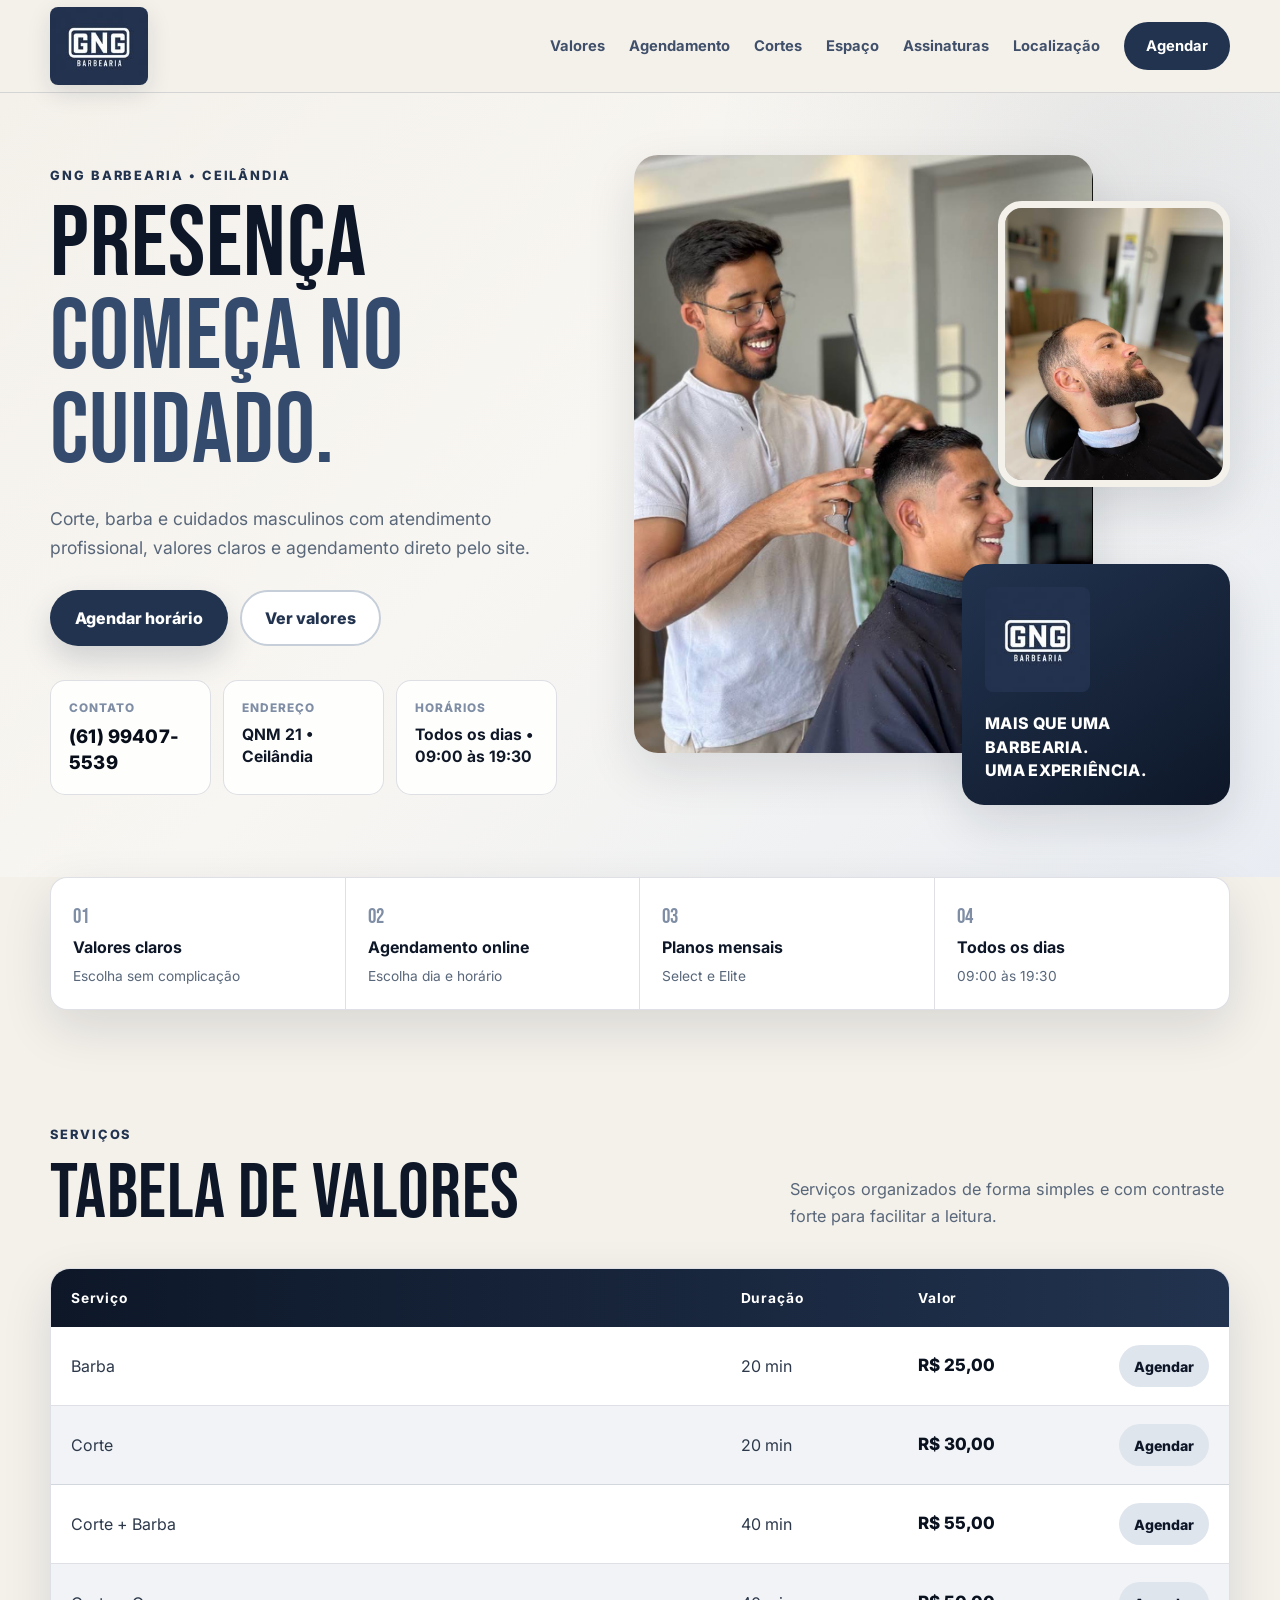
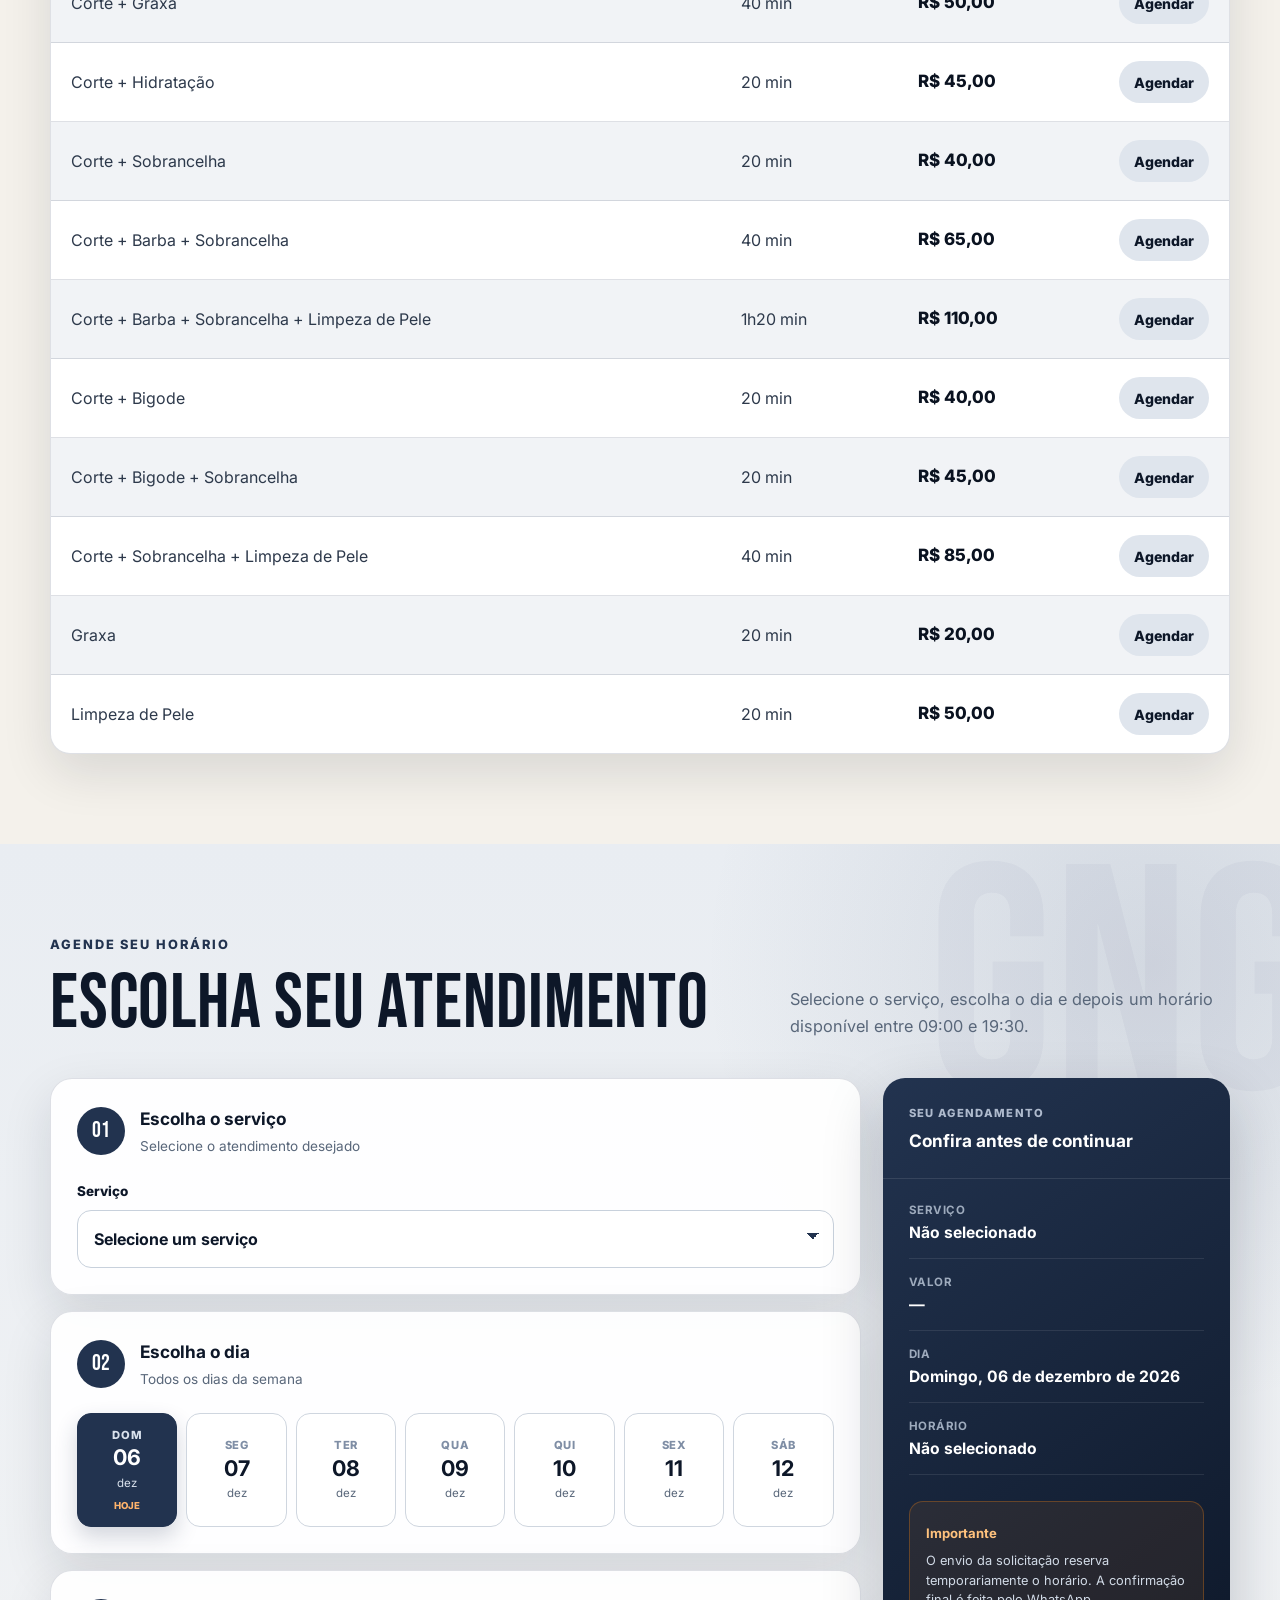
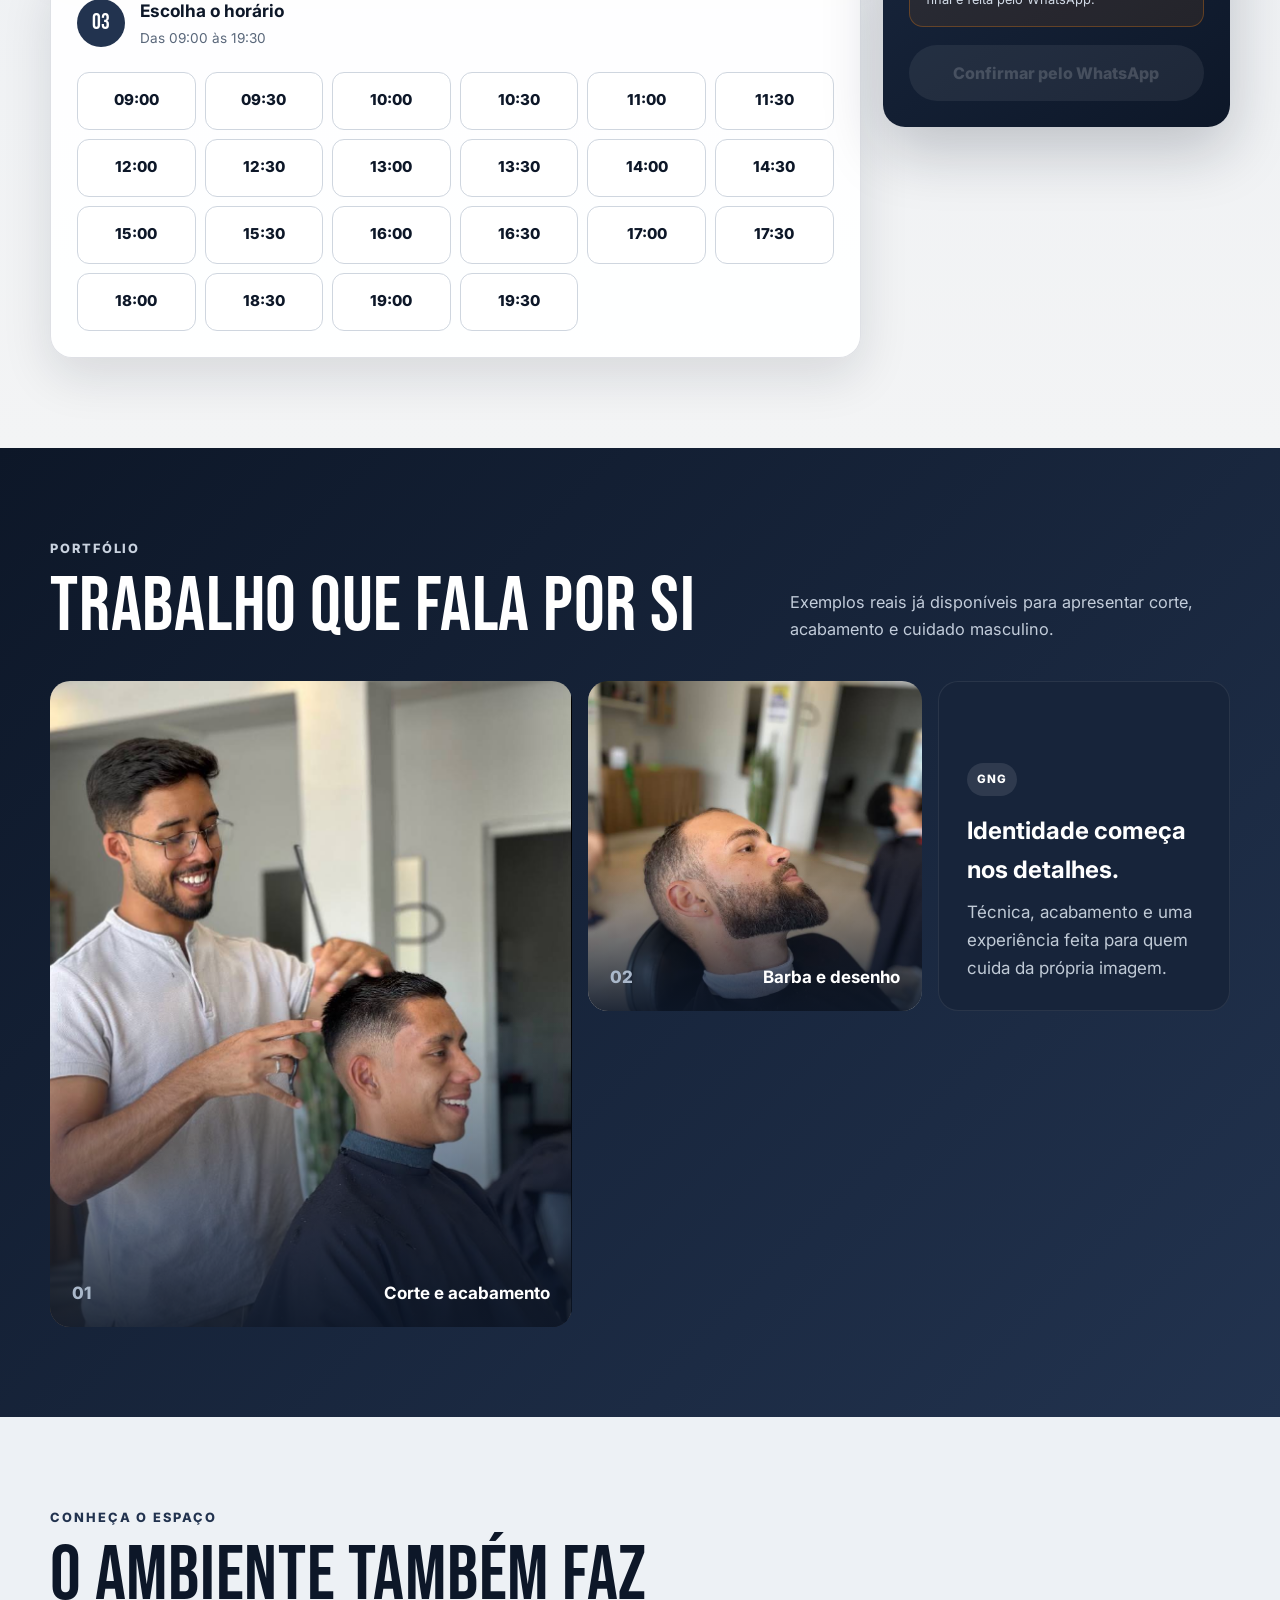
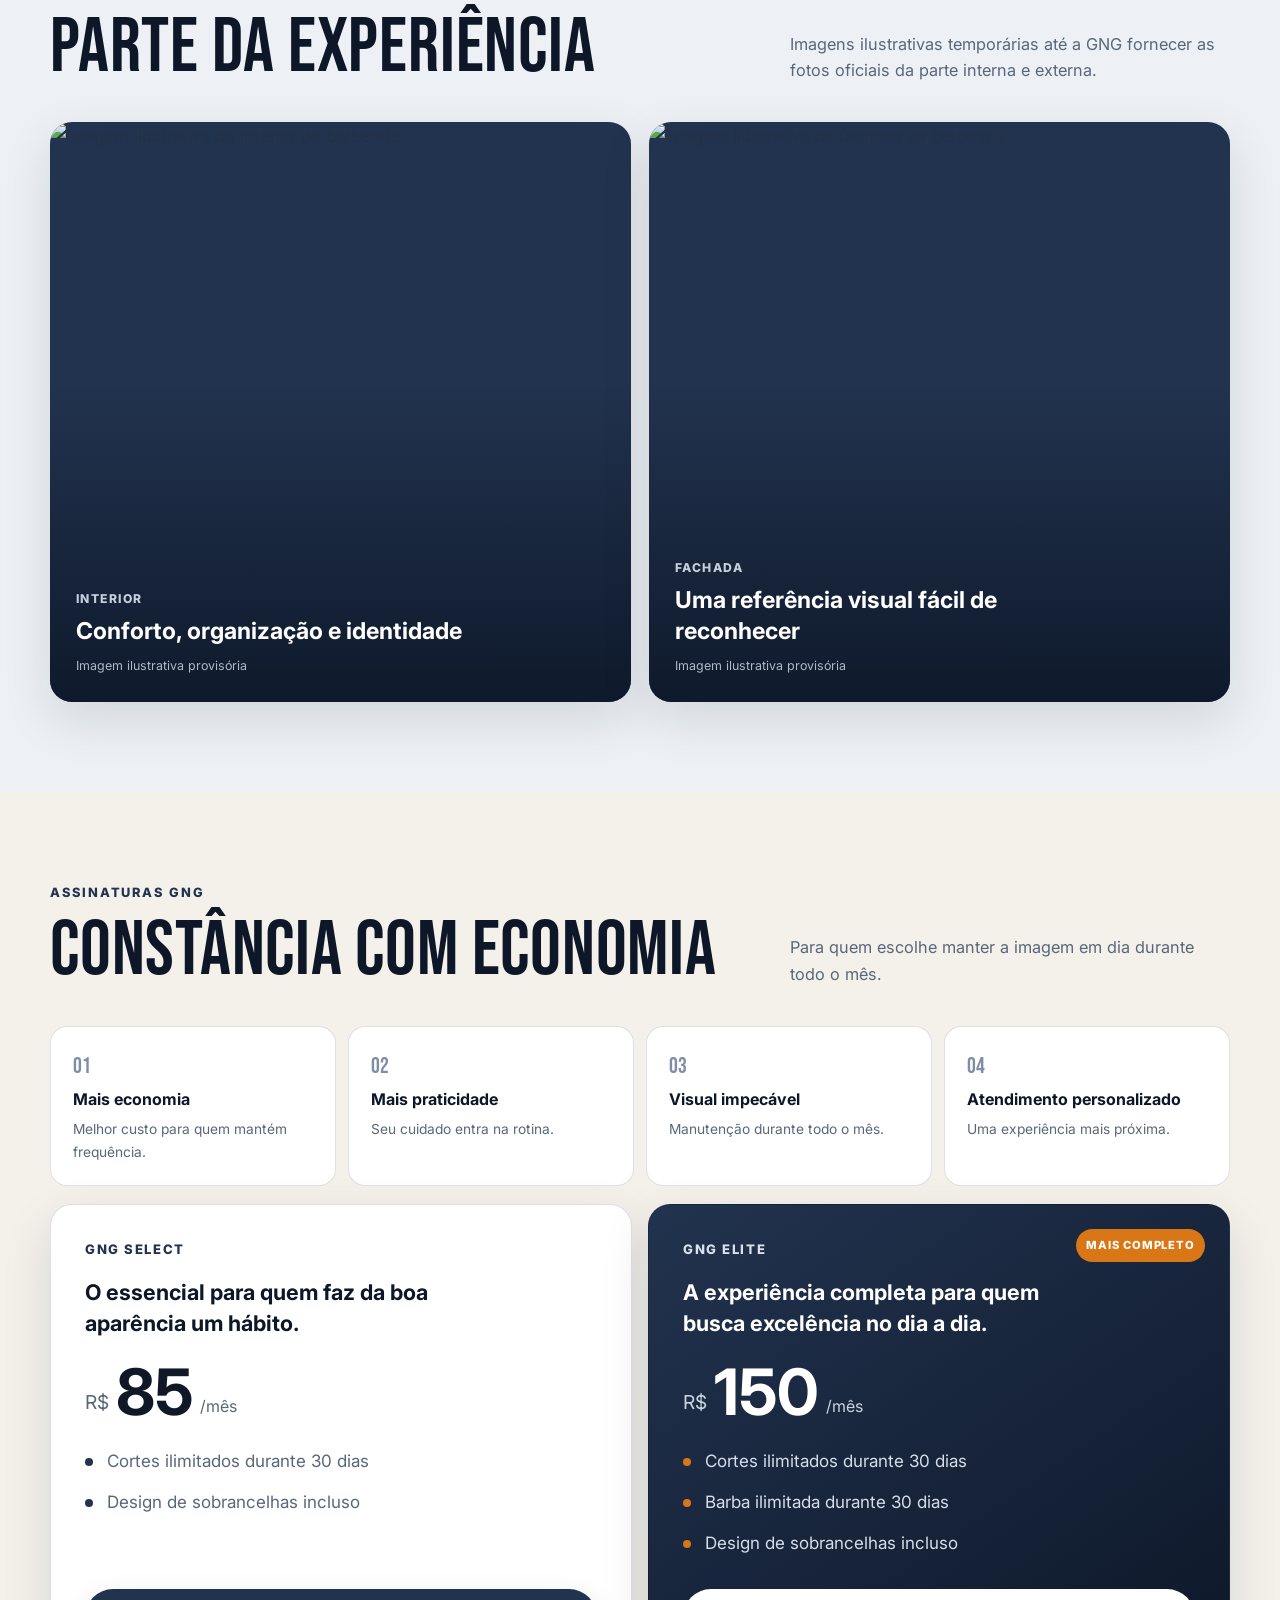
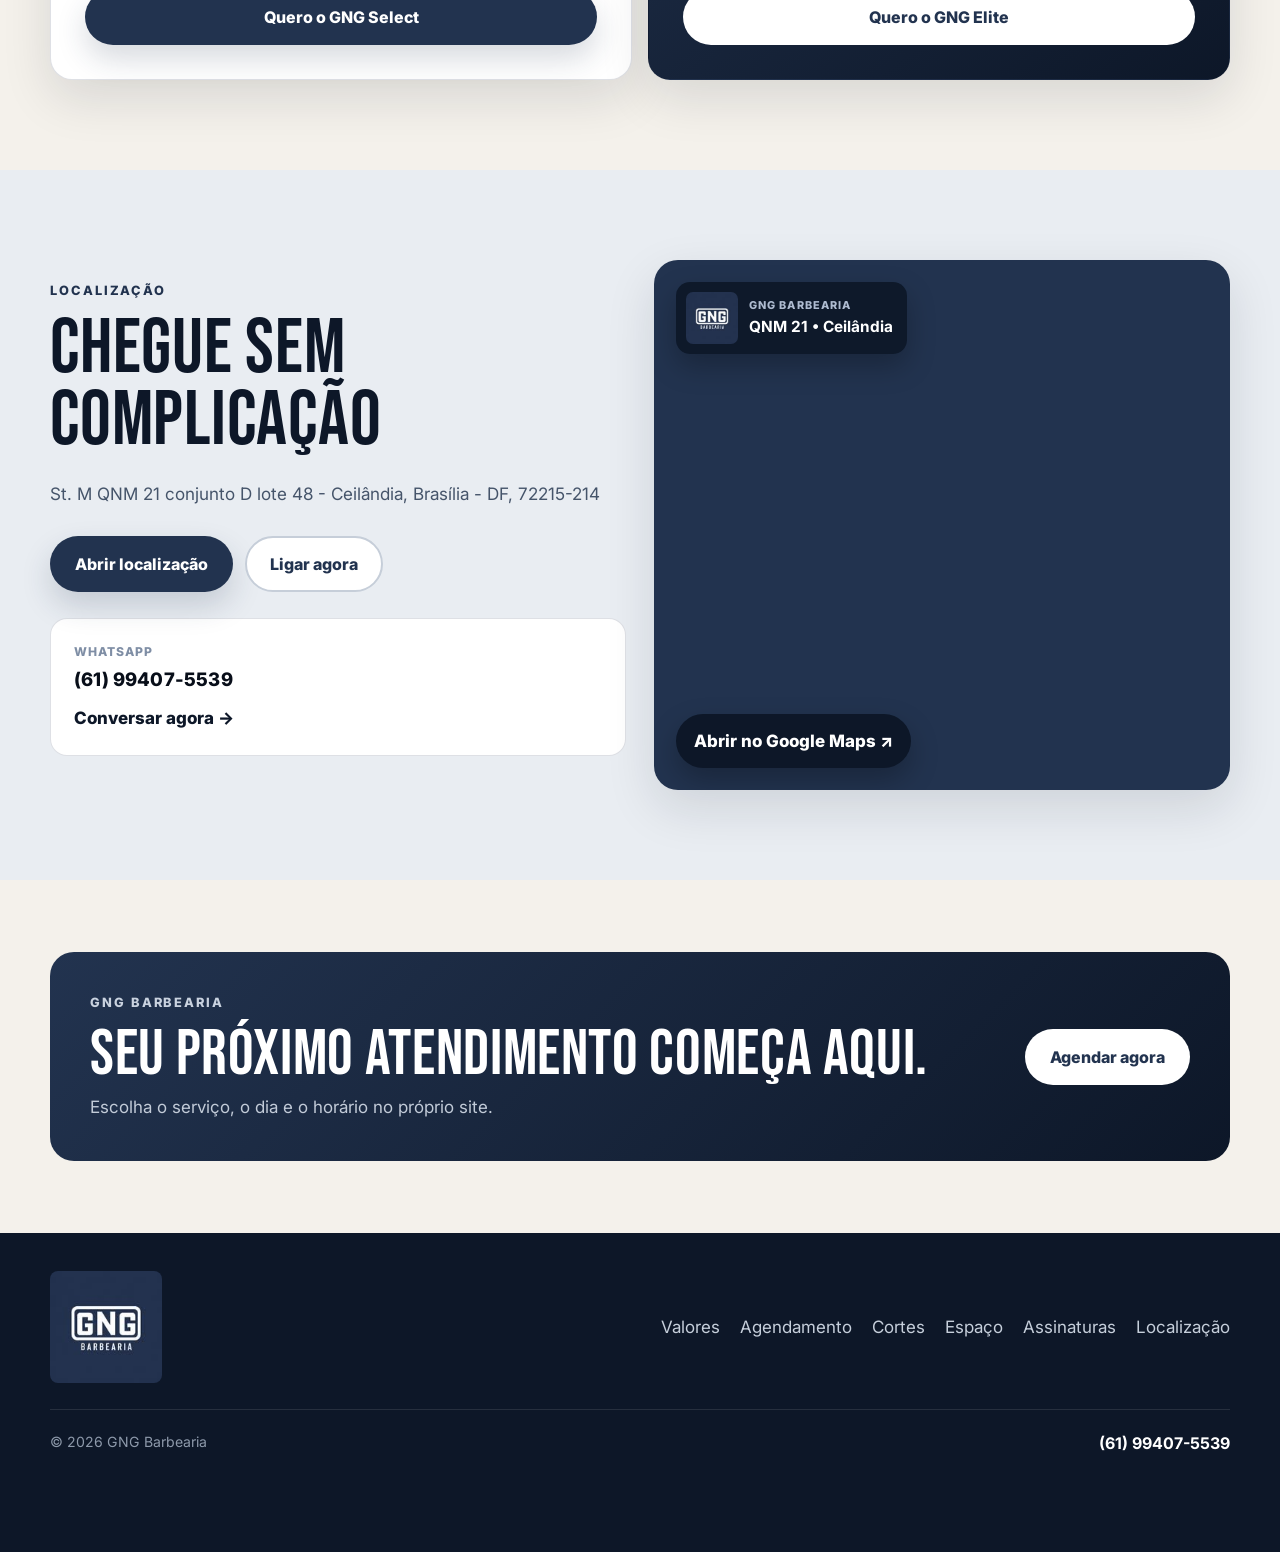
==== commit 709bb08c: "Update index.html" ====
--- a/index.html
+++ b/index.html
@@ -49,7 +49,7 @@
 
   <link
     rel="stylesheet"
-    href="style.css?v=6.0"
+    href="style.css?v=8.0"
   >
 </head>
 
@@ -185,27 +185,39 @@
           >
 
             <div>
-              <span>CONTATO</span>
+
+              <span>
+                CONTATO
+              </span>
 
               <strong class="important-number">
                 (61) 99407-5539
               </strong>
+
             </div>
 
             <div>
-              <span>ENDEREÇO</span>
+
+              <span>
+                ENDEREÇO
+              </span>
 
               <strong>
                 QNM 21 • Ceilândia
               </strong>
+
             </div>
 
             <div>
-              <span>HORÁRIOS</span>
+
+              <span>
+                HORÁRIOS
+              </span>
 
               <strong>
                 Todos os dias • 09:00 às 19:30
               </strong>
+
             </div>
 
           </div>
@@ -323,15 +335,25 @@
             <thead>
 
               <tr>
-                <th>Serviço</th>
-                <th>Duração</th>
-                <th>Valor</th>
+
+                <th>
+                  Serviço
+                </th>
+
+                <th>
+                  Duração
+                </th>
+
+                <th>
+                  Valor
+                </th>
 
                 <th>
                   <span class="sr-only">
                     Ação
                   </span>
                 </th>
+
               </tr>
 
             </thead>
@@ -339,6 +361,7 @@
             <tbody>
 
               <tr>
+
                 <td data-label="Serviço">
                   Barba
                 </td>
@@ -354,16 +377,20 @@
                 </td>
 
                 <td class="table-action">
+
                   <a
                     href="#agendamento"
                     data-service-link="Barba"
                   >
                     Agendar
                   </a>
-                </td>
+
+                </td>
+
               </tr>
 
               <tr>
+
                 <td data-label="Serviço">
                   Corte
                 </td>
@@ -379,16 +406,20 @@
                 </td>
 
                 <td class="table-action">
+
                   <a
                     href="#agendamento"
                     data-service-link="Corte"
                   >
                     Agendar
                   </a>
-                </td>
+
+                </td>
+
               </tr>
 
               <tr>
+
                 <td data-label="Serviço">
                   Corte + Barba
                 </td>
@@ -404,16 +435,20 @@
                 </td>
 
                 <td class="table-action">
+
                   <a
                     href="#agendamento"
                     data-service-link="Corte + Barba"
                   >
                     Agendar
                   </a>
-                </td>
+
+                </td>
+
               </tr>
 
               <tr>
+
                 <td data-label="Serviço">
                   Corte + Graxa
                 </td>
@@ -429,16 +464,20 @@
                 </td>
 
                 <td class="table-action">
+
                   <a
                     href="#agendamento"
                     data-service-link="Corte + Graxa"
                   >
                     Agendar
                   </a>
-                </td>
+
+                </td>
+
               </tr>
 
               <tr>
+
                 <td data-label="Serviço">
                   Corte + Hidratação
                 </td>
@@ -454,16 +493,20 @@
                 </td>
 
                 <td class="table-action">
+
                   <a
                     href="#agendamento"
                     data-service-link="Corte + Hidratação"
                   >
                     Agendar
                   </a>
-                </td>
+
+                </td>
+
               </tr>
 
               <tr>
+
                 <td data-label="Serviço">
                   Corte + Sobrancelha
                 </td>
@@ -479,16 +522,20 @@
                 </td>
 
                 <td class="table-action">
+
                   <a
                     href="#agendamento"
                     data-service-link="Corte + Sobrancelha"
                   >
                     Agendar
                   </a>
-                </td>
+
+                </td>
+
               </tr>
 
               <tr>
+
                 <td data-label="Serviço">
                   Corte + Barba + Sobrancelha
                 </td>
@@ -504,16 +551,20 @@
                 </td>
 
                 <td class="table-action">
+
                   <a
                     href="#agendamento"
                     data-service-link="Corte + Barba + Sobrancelha"
                   >
                     Agendar
                   </a>
-                </td>
+
+                </td>
+
               </tr>
 
               <tr>
+
                 <td data-label="Serviço">
                   Corte + Barba + Sobrancelha + Limpeza de Pele
                 </td>
@@ -529,16 +580,20 @@
                 </td>
 
                 <td class="table-action">
+
                   <a
                     href="#agendamento"
                     data-service-link="Corte + Barba + Sobrancelha + Limpeza de Pele"
                   >
                     Agendar
                   </a>
-                </td>
+
+                </td>
+
               </tr>
 
               <tr>
+
                 <td data-label="Serviço">
                   Corte + Bigode
                 </td>
@@ -554,16 +609,20 @@
                 </td>
 
                 <td class="table-action">
+
                   <a
                     href="#agendamento"
                     data-service-link="Corte + Bigode"
                   >
                     Agendar
                   </a>
-                </td>
+
+                </td>
+
               </tr>
 
               <tr>
+
                 <td data-label="Serviço">
                   Corte + Bigode + Sobrancelha
                 </td>
@@ -579,16 +638,20 @@
                 </td>
 
                 <td class="table-action">
+
                   <a
                     href="#agendamento"
                     data-service-link="Corte + Bigode + Sobrancelha"
                   >
                     Agendar
                   </a>
-                </td>
+
+                </td>
+
               </tr>
 
               <tr>
+
                 <td data-label="Serviço">
                   Corte + Sobrancelha + Limpeza de Pele
                 </td>
@@ -604,16 +667,20 @@
                 </td>
 
                 <td class="table-action">
+
                   <a
                     href="#agendamento"
                     data-service-link="Corte + Sobrancelha + Limpeza de Pele"
                   >
                     Agendar
                   </a>
-                </td>
+
+                </td>
+
               </tr>
 
               <tr>
+
                 <td data-label="Serviço">
                   Graxa
                 </td>
@@ -629,16 +696,20 @@
                 </td>
 
                 <td class="table-action">
+
                   <a
                     href="#agendamento"
                     data-service-link="Graxa"
                   >
                     Agendar
                   </a>
-                </td>
+
+                </td>
+
               </tr>
 
               <tr>
+
                 <td data-label="Serviço">
                   Limpeza de Pele
                 </td>
@@ -654,13 +725,16 @@
                 </td>
 
                 <td class="table-action">
+
                   <a
                     href="#agendamento"
                     data-service-link="Limpeza de Pele"
                   >
                     Agendar
                   </a>
-                </td>
+
+                </td>
+
               </tr>
 
             </tbody>
@@ -714,6 +788,7 @@
                 </span>
 
                 <div>
+
                   <strong>
                     Escolha o serviço
                   </strong>
@@ -721,6 +796,7 @@
                   <small>
                     Selecione o atendimento desejado
                   </small>
+
                 </div>
 
               </div>
@@ -845,6 +921,7 @@
                 </span>
 
                 <div>
+
                   <strong>
                     Escolha o dia
                   </strong>
@@ -852,6 +929,7 @@
                   <small>
                     Todos os dias da semana
                   </small>
+
                 </div>
 
               </div>
@@ -873,6 +951,7 @@
                 </span>
 
                 <div>
+
                   <strong>
                     Escolha o horário
                   </strong>
@@ -880,6 +959,7 @@
                   <small>
                     Das 09:00 às 19:30
                   </small>
+
                 </div>
 
               </div>
@@ -917,35 +997,51 @@
             <div class="booking-summary-list">
 
               <div>
-                <span>Serviço</span>
+
+                <span>
+                  Serviço
+                </span>
 
                 <strong id="summary-service">
                   Não selecionado
                 </strong>
+
               </div>
 
               <div>
-                <span>Valor</span>
+
+                <span>
+                  Valor
+                </span>
 
                 <strong id="summary-price">
                   —
                 </strong>
+
               </div>
 
               <div>
-                <span>Dia</span>
+
+                <span>
+                  Dia
+                </span>
 
                 <strong id="summary-date">
                   Não selecionado
                 </strong>
+
               </div>
 
               <div>
-                <span>Horário</span>
+
+                <span>
+                  Horário
+                </span>
 
                 <strong id="summary-time">
                   Não selecionado
                 </strong>
+
               </div>
 
             </div>
@@ -1010,9 +1106,7 @@
 
         <div class="portfolio-grid">
 
-          <figure
-            class="portfolio-photo portfolio-large"
-          >
+          <figure class="portfolio-photo portfolio-large">
 
             <img
               src="assets/gng-corte-01.png"
@@ -1020,11 +1114,15 @@
             >
 
             <figcaption>
-              <span>01</span>
+
+              <span>
+                01
+              </span>
 
               <strong>
                 Corte e acabamento
               </strong>
+
             </figcaption>
 
           </figure>
@@ -1037,11 +1135,15 @@
             >
 
             <figcaption>
-              <span>02</span>
+
+              <span>
+                02
+              </span>
 
               <strong>
                 Barba e desenho
               </strong>
+
             </figcaption>
 
           </figure>
@@ -1109,6 +1211,7 @@
             >
 
             <figcaption>
+
               <span>
                 INTERIOR
               </span>
@@ -1120,6 +1223,7 @@
               <small>
                 Imagem ilustrativa provisória
               </small>
+
             </figcaption>
 
           </figure>
@@ -1133,6 +1237,7 @@
             >
 
             <figcaption>
+
               <span>
                 FACHADA
               </span>
@@ -1144,6 +1249,7 @@
               <small>
                 Imagem ilustrativa provisória
               </small>
+
             </figcaption>
 
           </figure>
@@ -1185,7 +1291,10 @@
         <div class="benefits">
 
           <div>
-            <span>01</span>
+
+            <span>
+              01
+            </span>
 
             <strong>
               Mais economia
@@ -1194,10 +1303,14 @@
             <small>
               Melhor custo para quem mantém frequência.
             </small>
+
           </div>
 
           <div>
-            <span>02</span>
+
+            <span>
+              02
+            </span>
 
             <strong>
               Mais praticidade
@@ -1206,10 +1319,14 @@
             <small>
               Seu cuidado entra na rotina.
             </small>
+
           </div>
 
           <div>
-            <span>03</span>
+
+            <span>
+              03
+            </span>
 
             <strong>
               Visual impecável
@@ -1218,10 +1335,14 @@
             <small>
               Manutenção durante todo o mês.
             </small>
+
           </div>
 
           <div>
-            <span>04</span>
+
+            <span>
+              04
+            </span>
 
             <strong>
               Atendimento personalizado
@@ -1230,6 +1351,7 @@
             <small>
               Uma experiência mais próxima.
             </small>
+
           </div>
 
         </div>
@@ -1248,7 +1370,9 @@
 
             <div class="price">
 
-              <span>R$</span>
+              <span>
+                R$
+              </span>
 
               <strong>
                 85
@@ -1261,6 +1385,7 @@
             </div>
 
             <ul>
+
               <li>
                 Cortes ilimitados durante 30 dias
               </li>
@@ -1268,6 +1393,7 @@
               <li>
                 Design de sobrancelhas incluso
               </li>
+
             </ul>
 
             <a
@@ -1281,9 +1407,7 @@
 
           </article>
 
-          <article
-            class="plan-card plan-featured"
-          >
+          <article class="plan-card plan-featured">
 
             <span class="featured-label">
               MAIS COMPLETO
@@ -1300,7 +1424,9 @@
 
             <div class="price">
 
-              <span>R$</span>
+              <span>
+                R$
+              </span>
 
               <strong>
                 150
@@ -1313,6 +1439,7 @@
             </div>
 
             <ul>
+
               <li>
                 Cortes ilimitados durante 30 dias
               </li>
@@ -1324,6 +1451,7 @@
               <li>
                 Design de sobrancelhas incluso
               </li>
+
             </ul>
 
             <a
@@ -1425,6 +1553,7 @@
             >
 
             <div>
+
               <span>
                 GNG BARBEARIA
               </span>
@@ -1432,6 +1561,7 @@
               <strong>
                 QNM 21 • Ceilândia
               </strong>
+
             </div>
 
           </div>
@@ -1550,7 +1680,7 @@
 
   </div>
 
-  <script src="script.js?v=7.0"></script>
+  <script src="script.js?v=8.0"></script>
 
 </body>
 </html>
--- a/style.css
+++ b/style.css
@@ -769,19 +769,29 @@
 }
 
 .booking-time {
-  min-height: 52px;
-  padding: 0 8px;
+  position: relative;
+  min-height: 58px;
+  padding: 7px 8px;
+  display: flex;
+  flex-direction: column;
+  align-items: center;
+  justify-content: center;
+  gap: 3px;
+  overflow: hidden;
   border: 1px solid #cfd6df;
   border-radius: 12px;
   background: var(--white);
   color: var(--navy-deep);
   font-size: 0.94rem;
   font-weight: 800;
+  line-height: 1.1;
   transition:
     background 0.18s ease,
     color 0.18s ease,
     border-color 0.18s ease,
-    transform 0.18s ease;
+    transform 0.18s ease,
+    box-shadow 0.18s ease,
+    opacity 0.18s ease;
 }
 
 .booking-time:hover:not(:disabled) {
@@ -793,6 +803,7 @@
   border-color: var(--navy);
   background: var(--navy);
   color: var(--white);
+  box-shadow: 0 10px 22px rgba(34, 51, 79, 0.15);
 }
 
 .booking-time.is-disabled,
@@ -802,6 +813,67 @@
   color: #9ba4b0;
   text-decoration: line-through;
   opacity: 0.72;
+}
+
+.booking-time.is-occupied {
+  min-height: 58px;
+  border-color: #d9dee6;
+  background:
+    linear-gradient(
+      135deg,
+      rgba(223, 229, 237, 0.8),
+      rgba(238, 241, 245, 0.96)
+    );
+  color: #7c8797;
+  text-decoration: none;
+  opacity: 1;
+  cursor: not-allowed;
+  box-shadow:
+    inset 0 0 18px rgba(34, 51, 79, 0.06);
+}
+
+.booking-time.is-occupied::after {
+  content: "";
+  position: absolute;
+  inset: 0;
+  background: rgba(255, 255, 255, 0.12);
+  backdrop-filter: blur(0.7px);
+  -webkit-backdrop-filter: blur(0.7px);
+  pointer-events: none;
+}
+
+.booking-time.is-occupied .booking-time-value,
+.booking-time.is-occupied .booking-time-status {
+  position: relative;
+  z-index: 2;
+}
+
+.booking-time.is-occupied .booking-time-value {
+  display: block;
+  color: #7e8998;
+  font-size: 0.9rem;
+  font-weight: 800;
+  line-height: 1;
+  text-decoration: line-through;
+  text-decoration-thickness: 2px;
+  text-decoration-color: #7e8998;
+  opacity: 0.64;
+  filter: blur(0.75px);
+  -webkit-filter: blur(0.75px);
+}
+
+.booking-time.is-occupied .booking-time-status {
+  display: block;
+  margin-top: 2px;
+  color: #556273;
+  font-size: 0.61rem;
+  font-weight: 800;
+  line-height: 1;
+  letter-spacing: 0.045em;
+  text-transform: uppercase;
+  text-decoration: none;
+  opacity: 0.95;
+  filter: none;
 }
 
 .booking-empty {
@@ -1741,8 +1813,20 @@
   }
 
   .booking-time {
-    min-height: 54px;
+    min-height: 58px;
     font-size: 0.92rem;
+  }
+
+  .booking-time.is-occupied {
+    min-height: 58px;
+  }
+
+  .booking-time.is-occupied .booking-time-value {
+    font-size: 0.86rem;
+  }
+
+  .booking-time.is-occupied .booking-time-status {
+    font-size: 0.58rem;
   }
 
   .booking-summary-top,
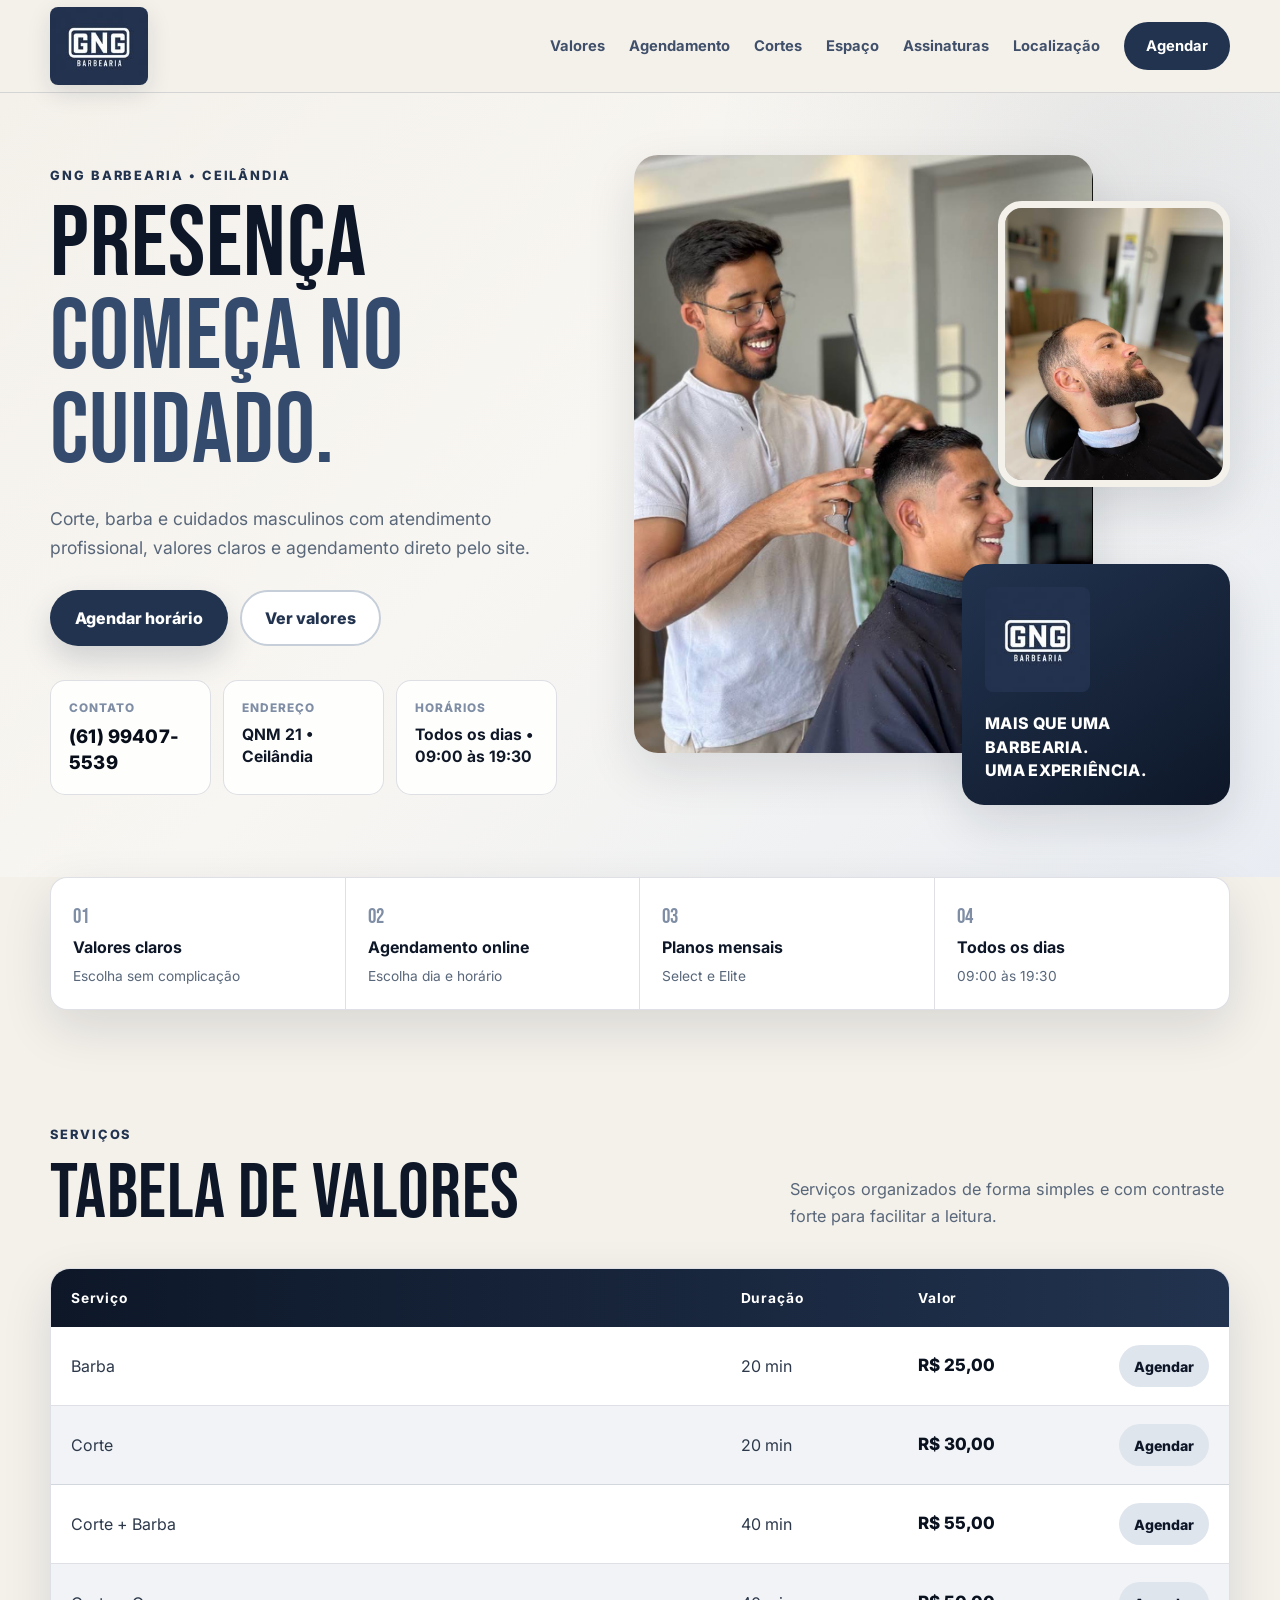
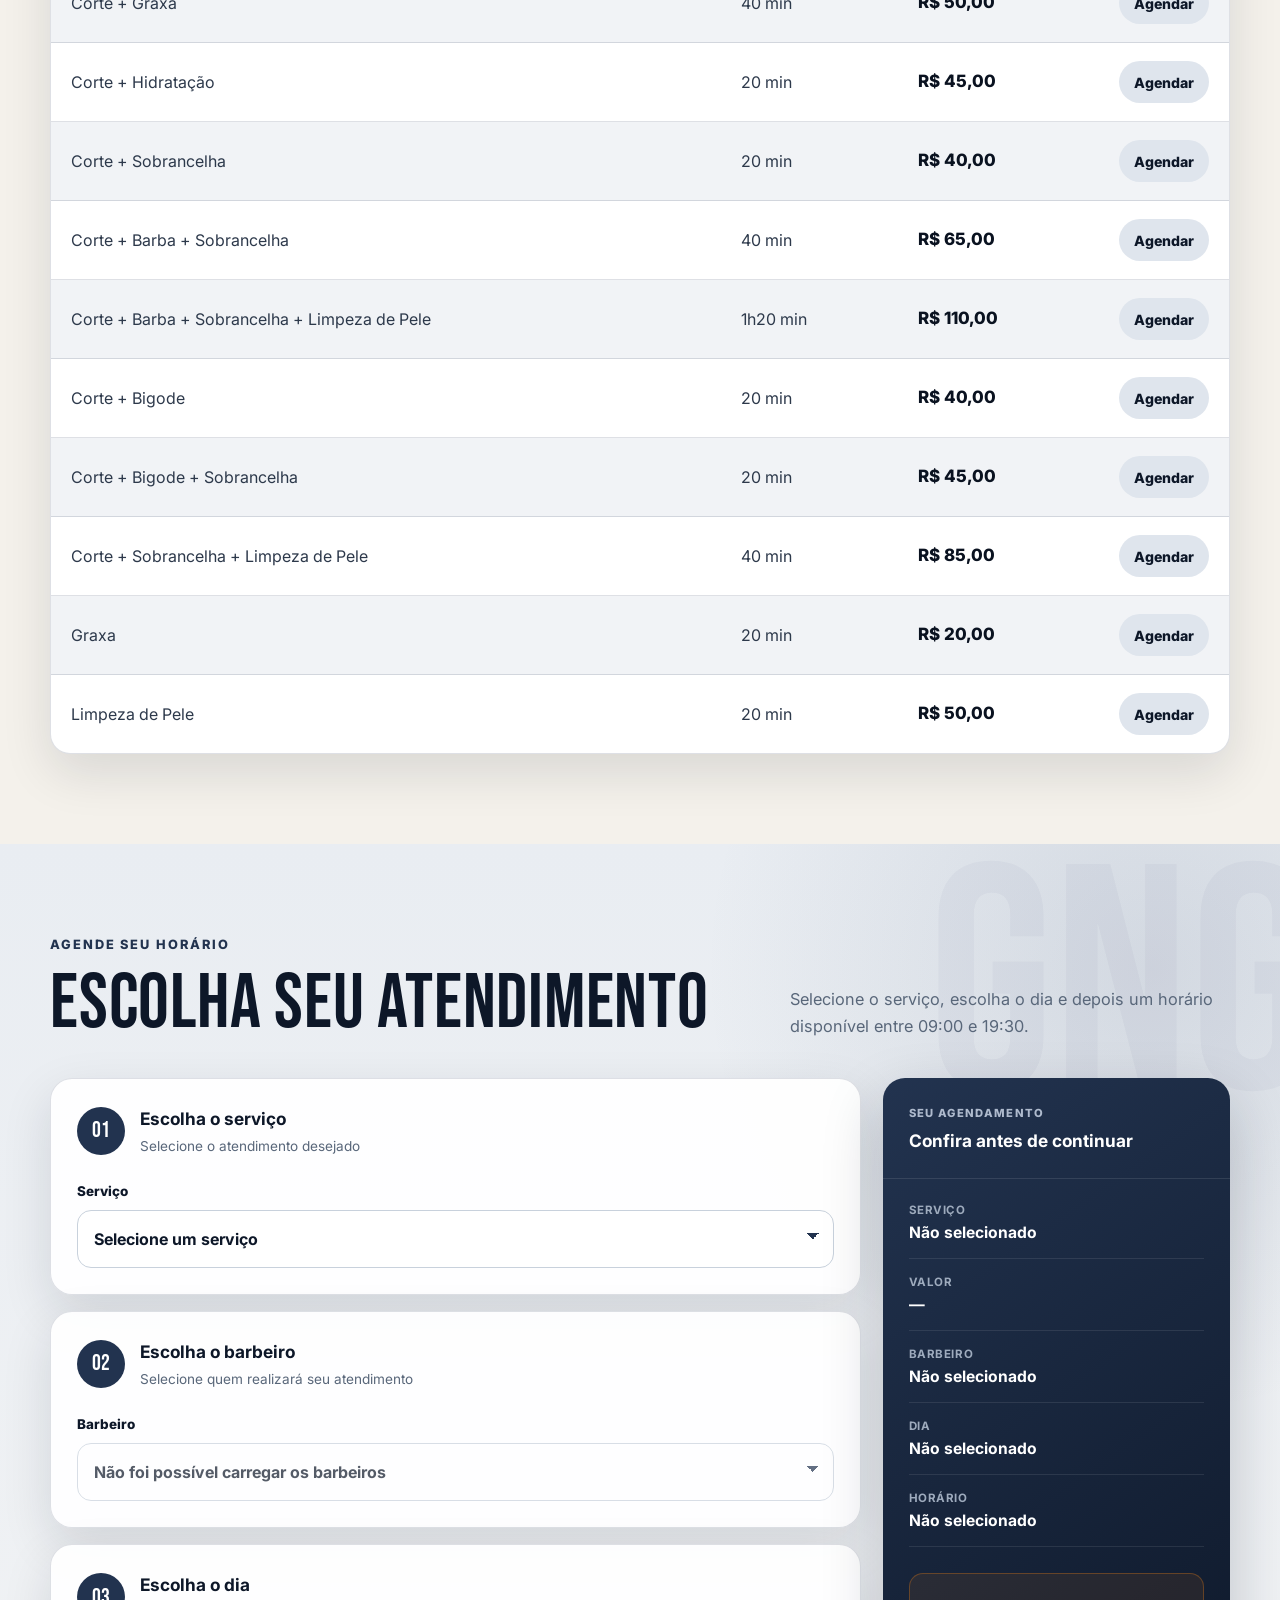
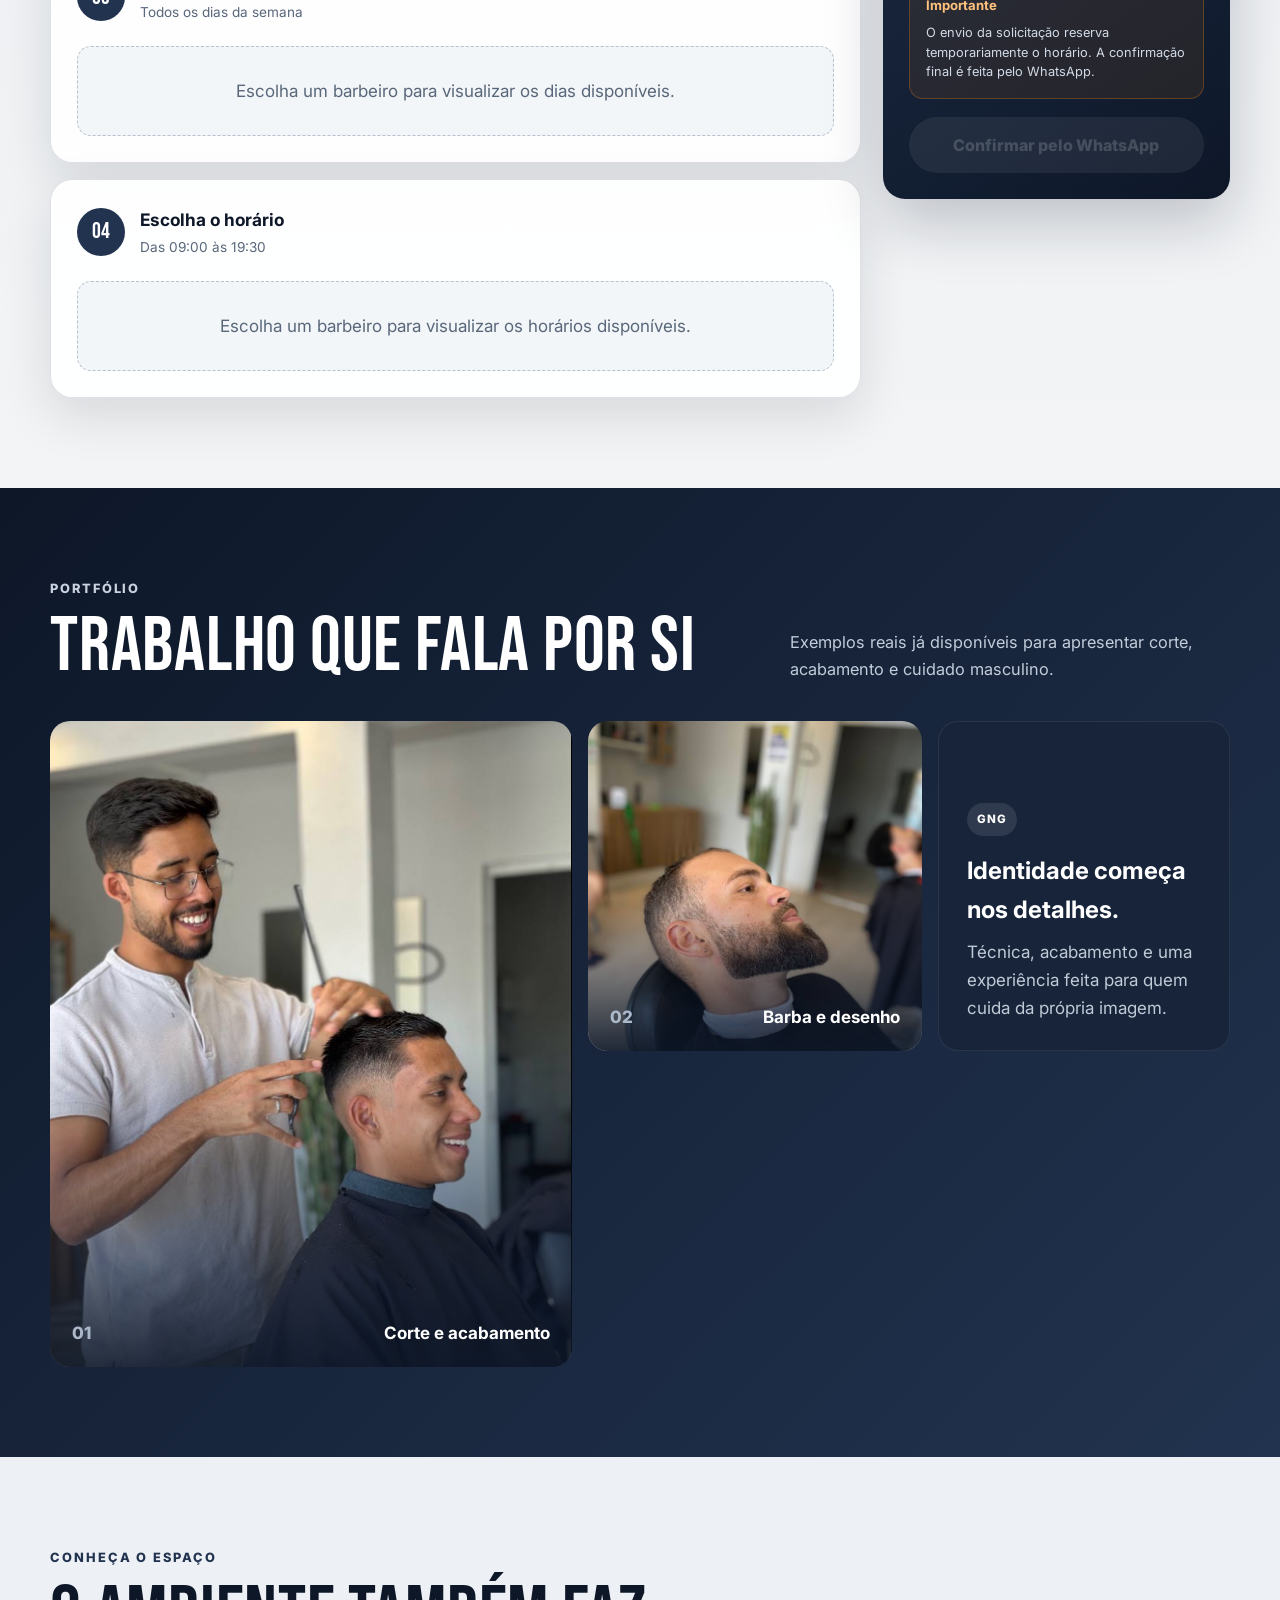
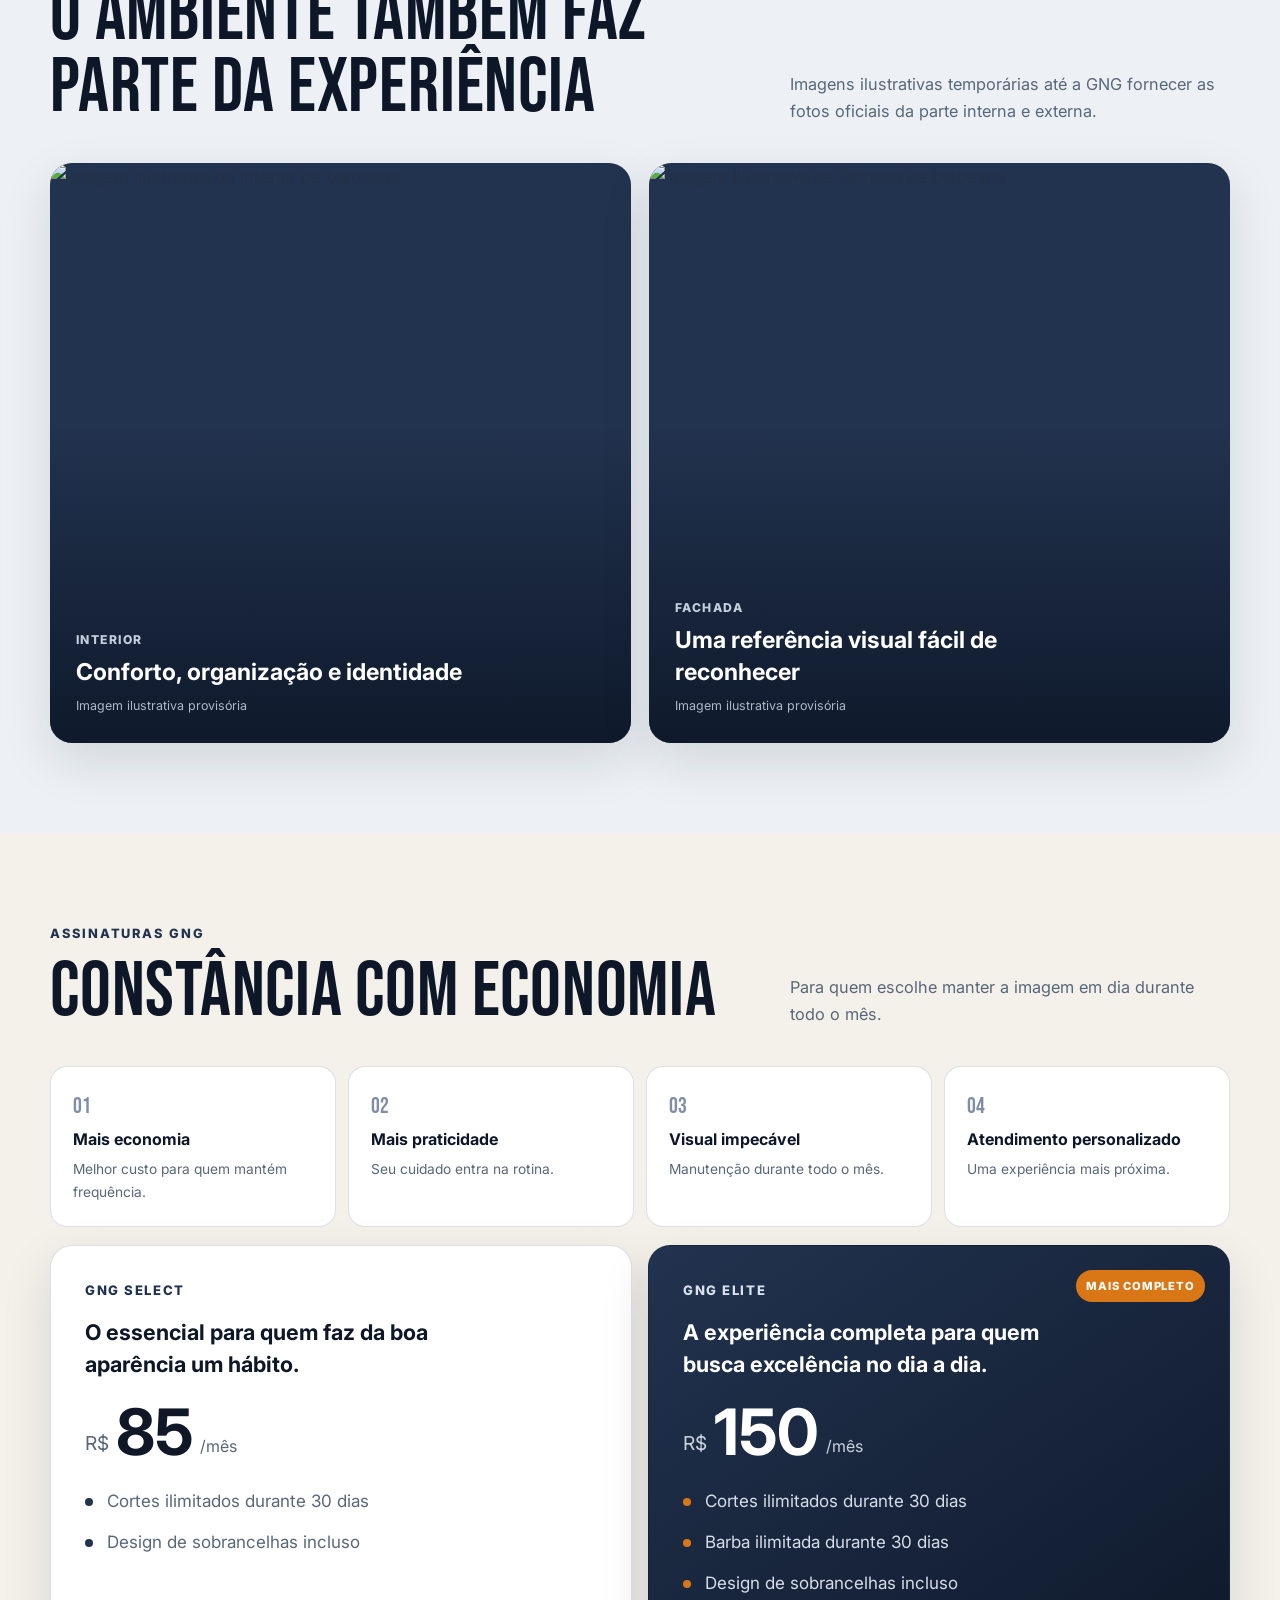
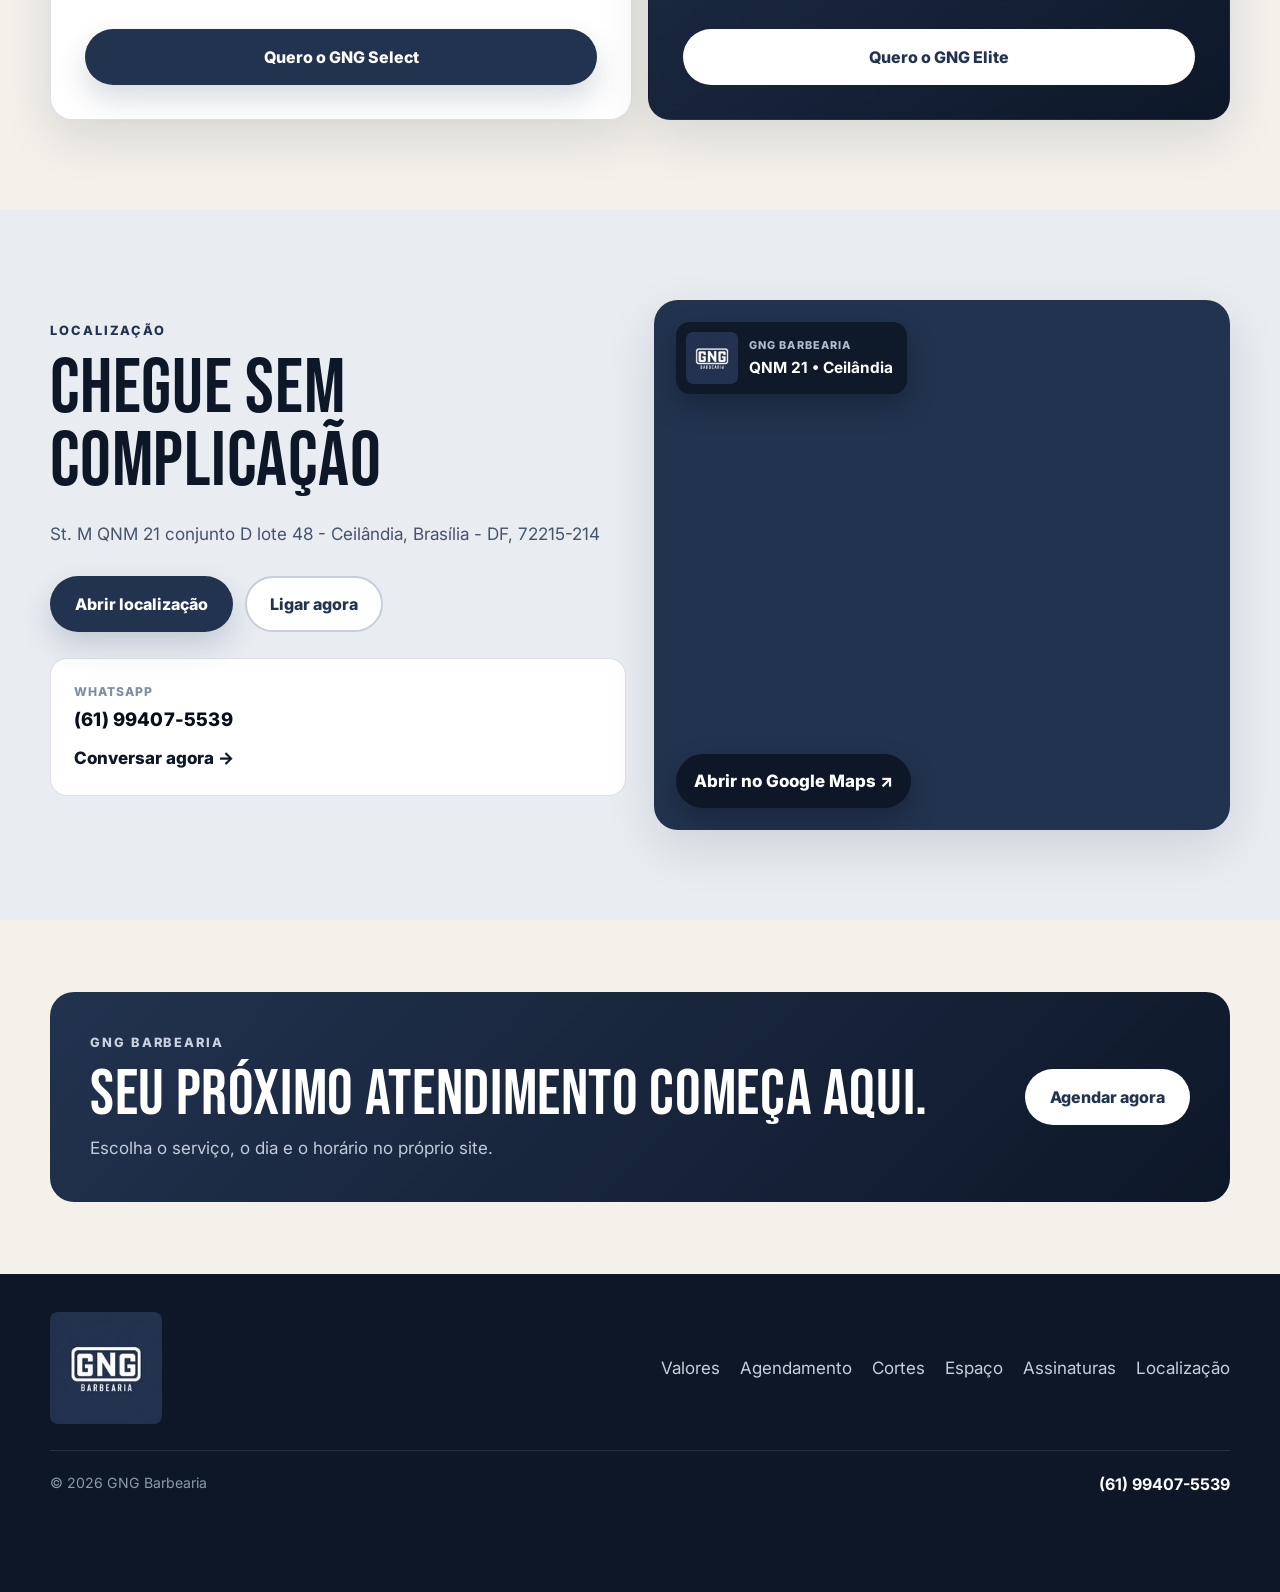
==== commit ca4652d8: "Update index.html" ====
--- a/index.html
+++ b/index.html
@@ -1680,7 +1680,7 @@
 
   </div>
 
-  <script src="script.js?v=8.0"></script>
+  <script src="script.js?v=9.0"></script>
 
 </body>
 </html>
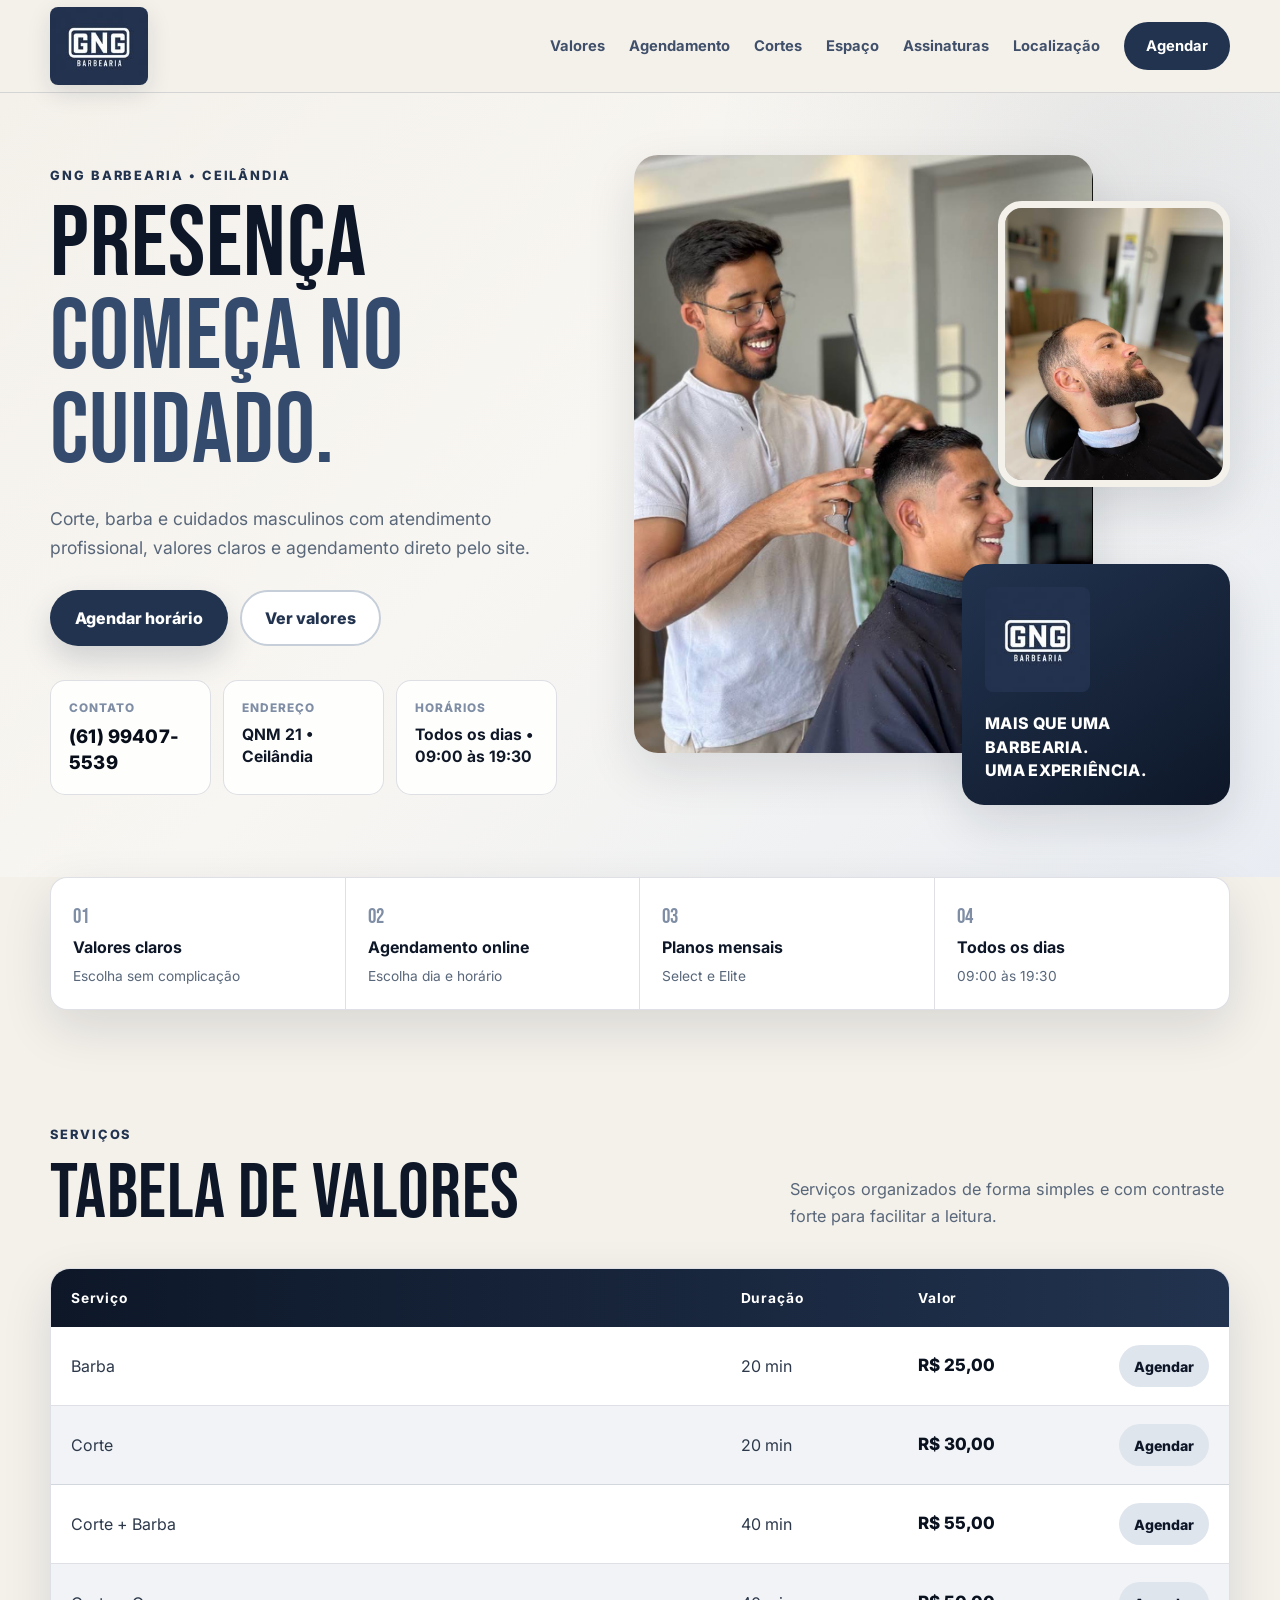
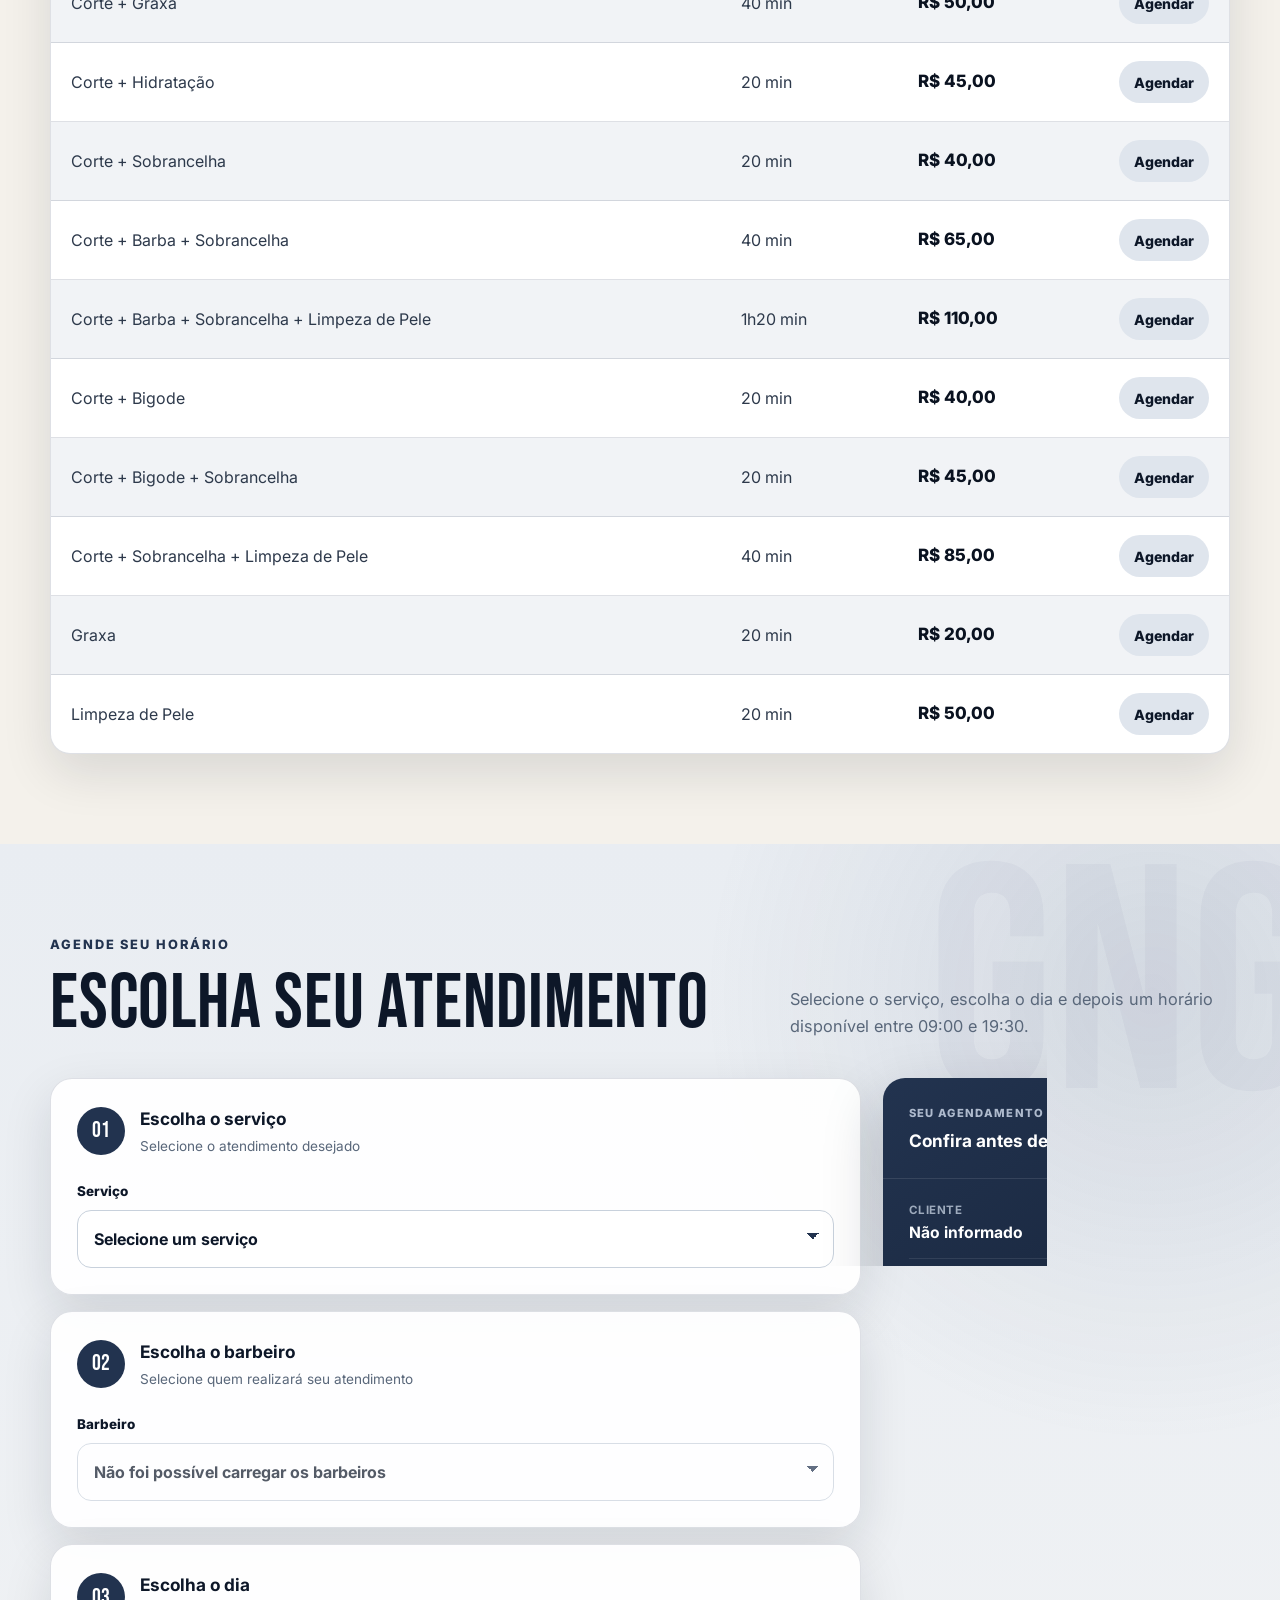
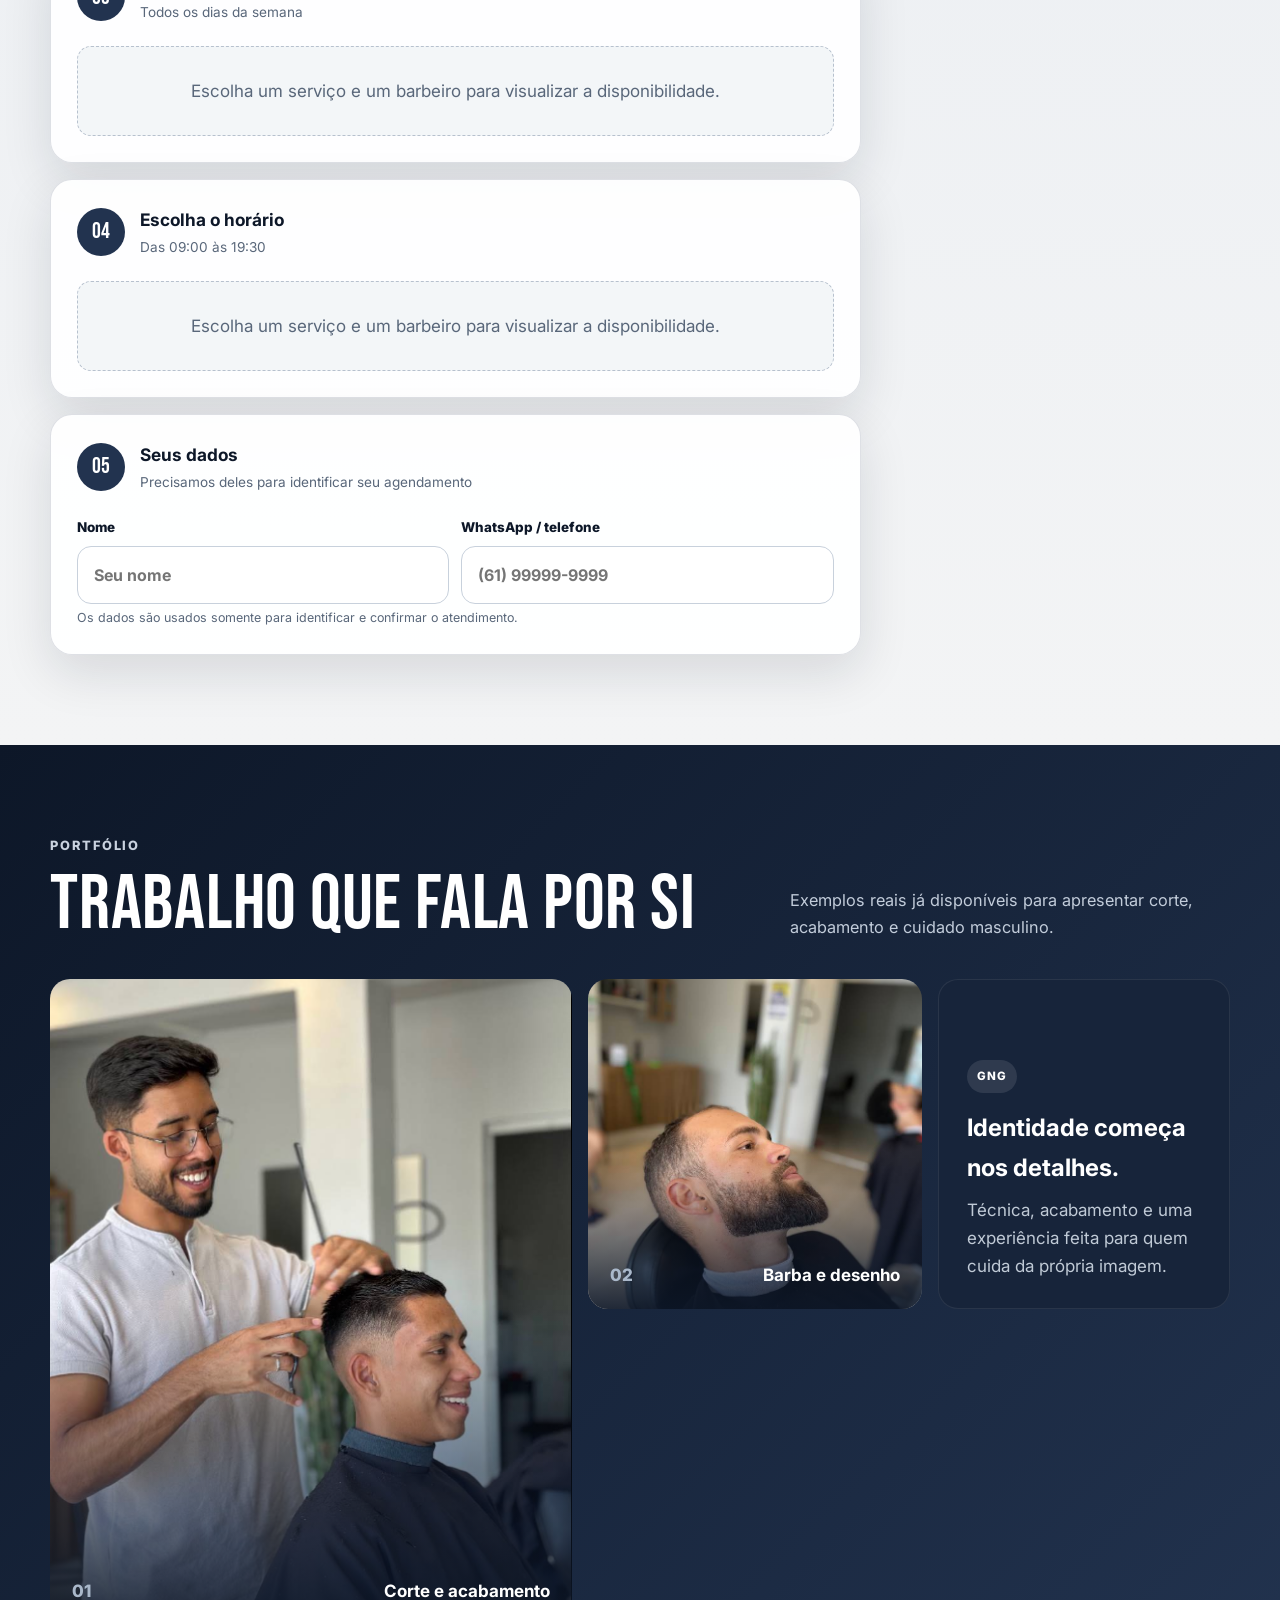
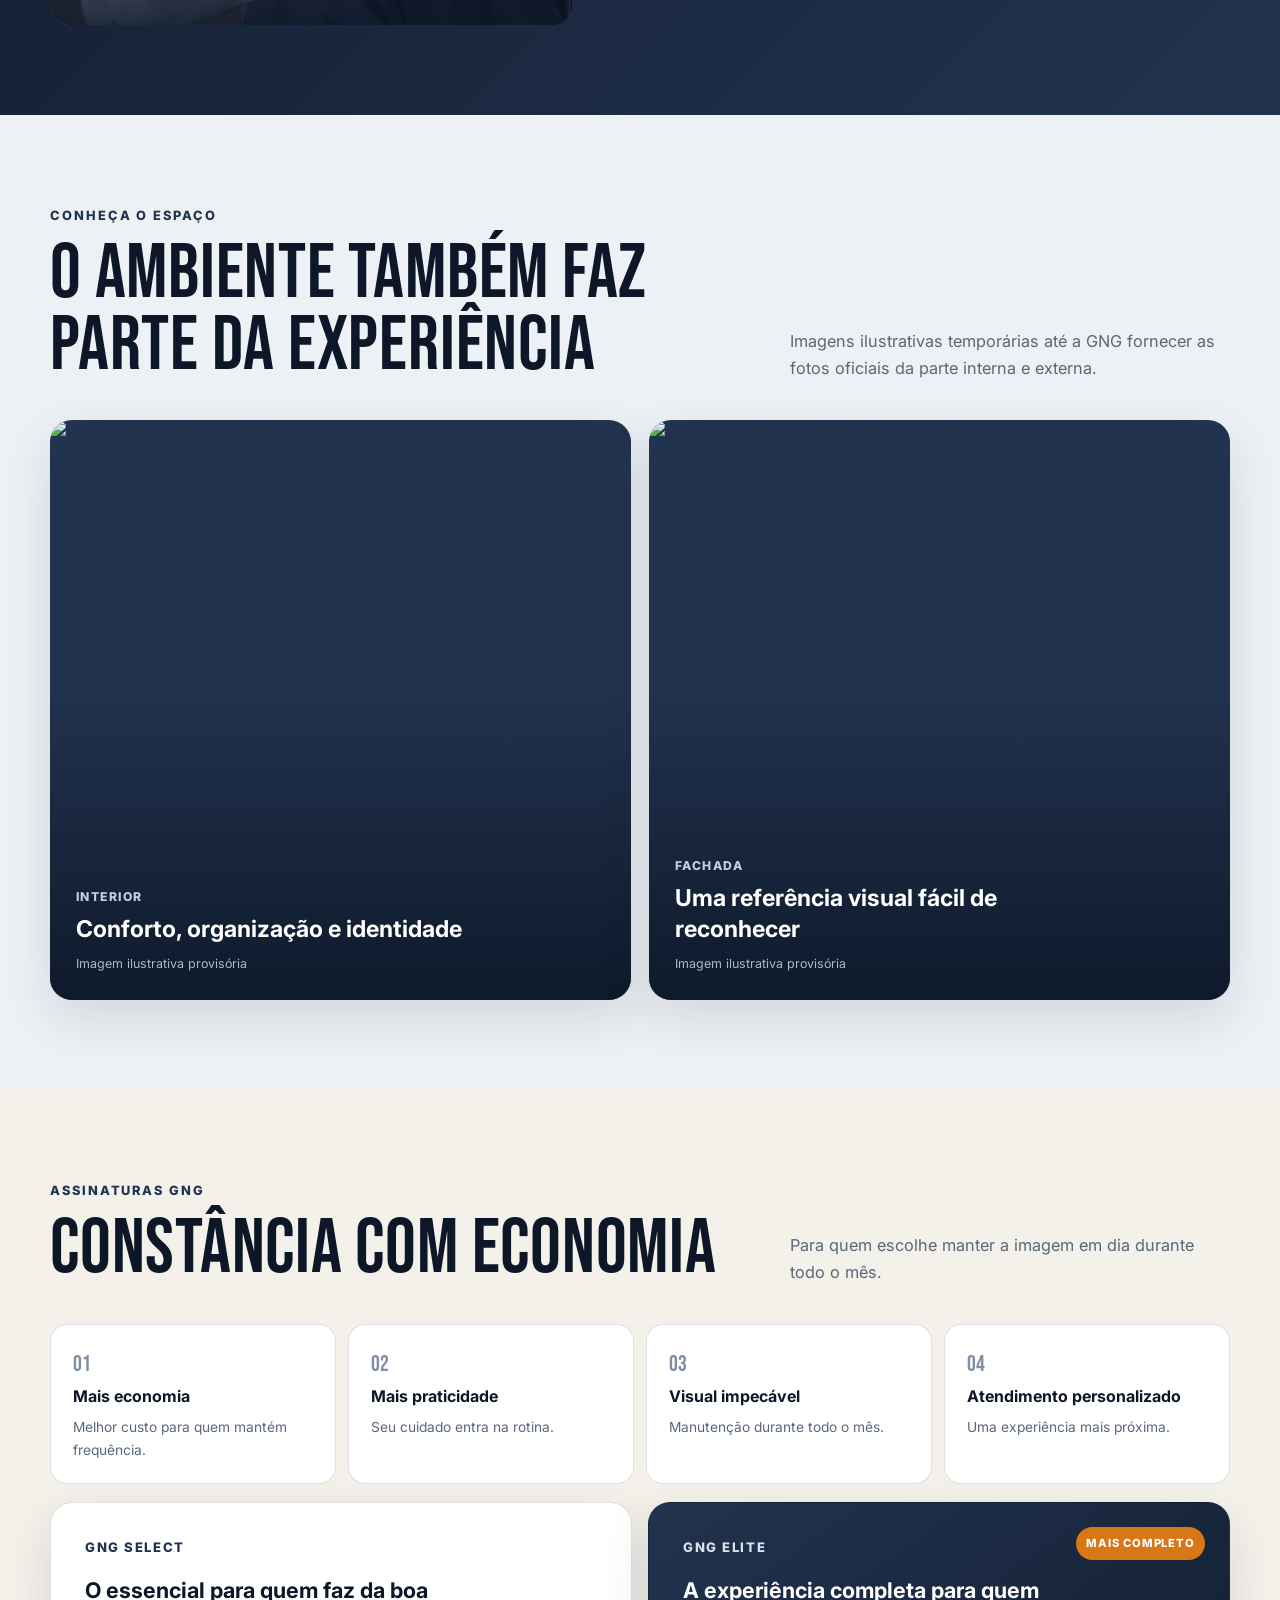
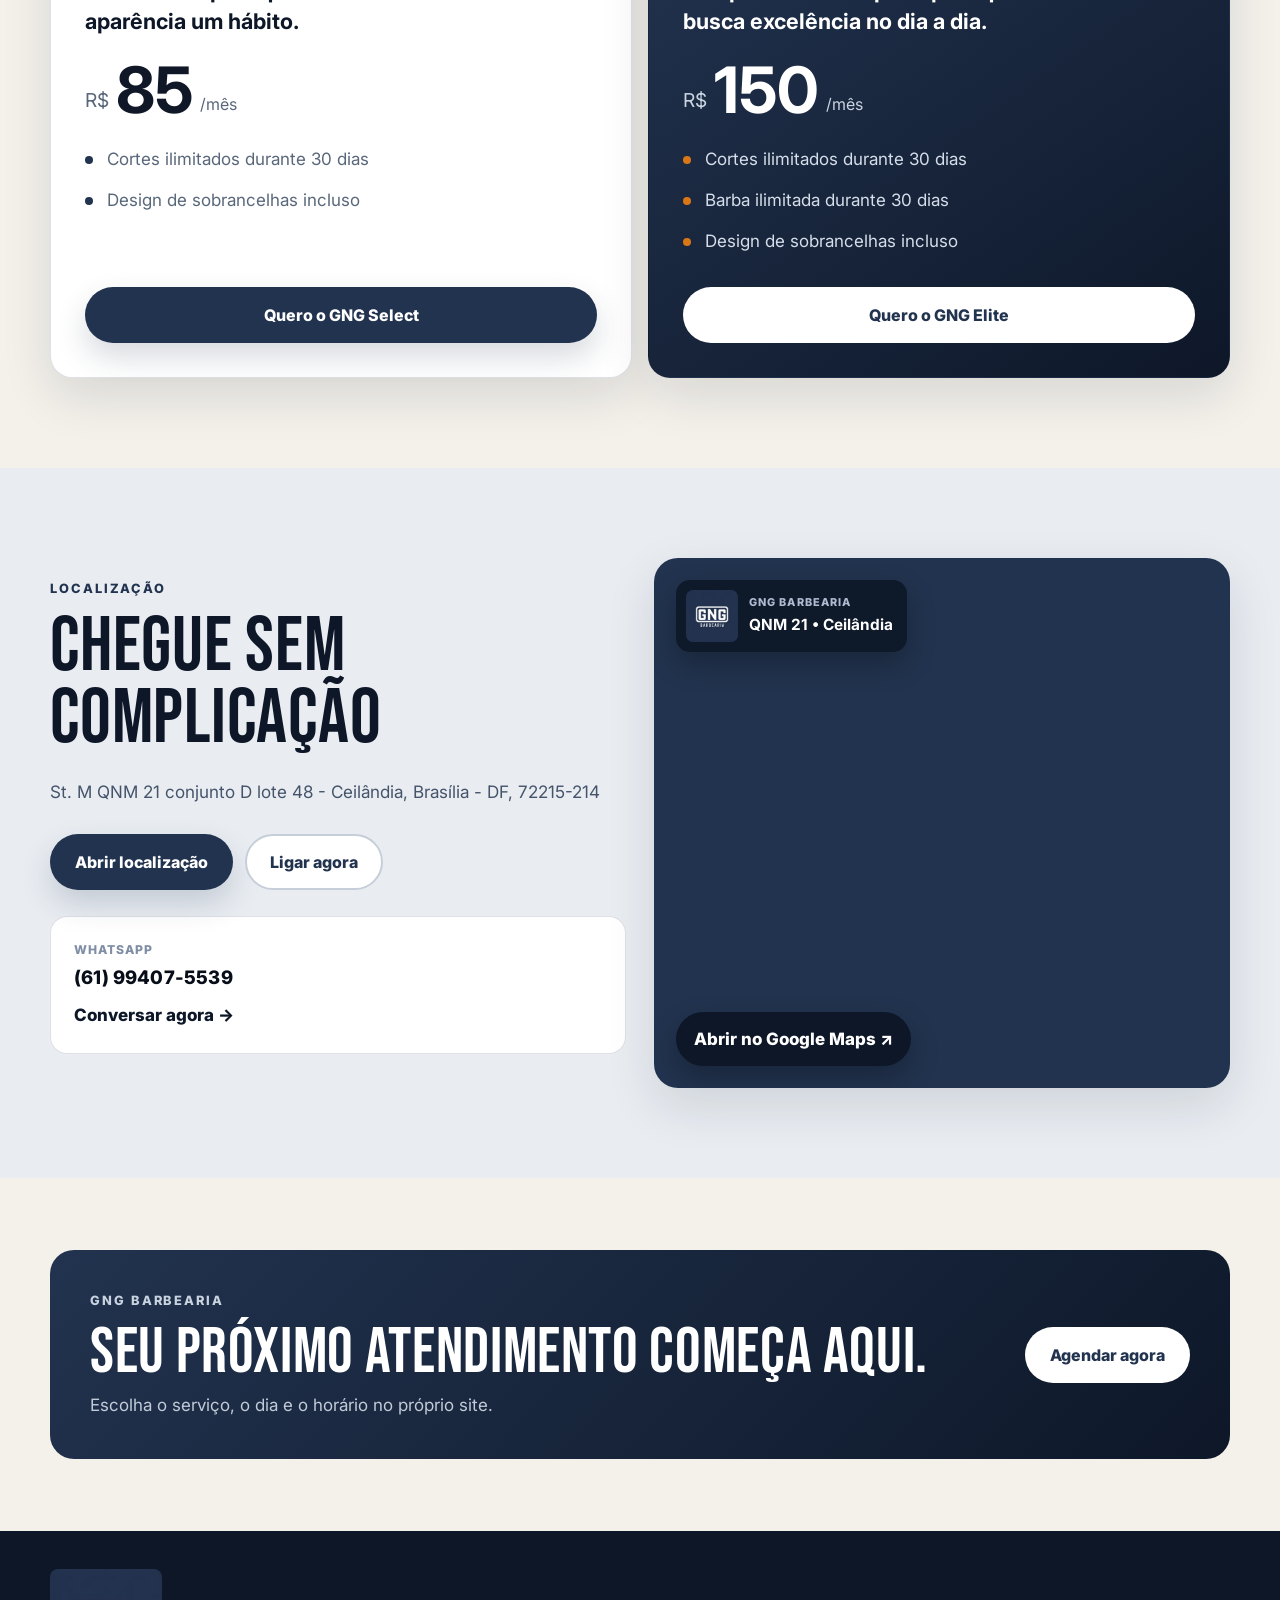
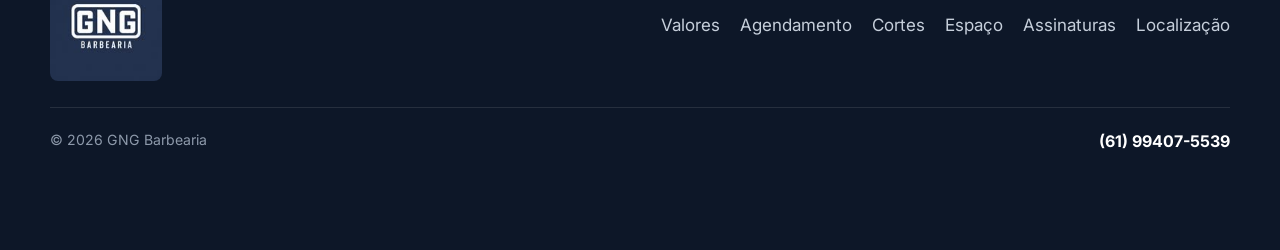
==== commit 8c591cc5: "Update index.html" ====
--- a/index.html
+++ b/index.html
@@ -1680,7 +1680,7 @@
 
   </div>
 
-  <script src="script.js?v=9.0"></script>
+  <script src="script.js?v=10.0"></script>
 
 </body>
 </html>
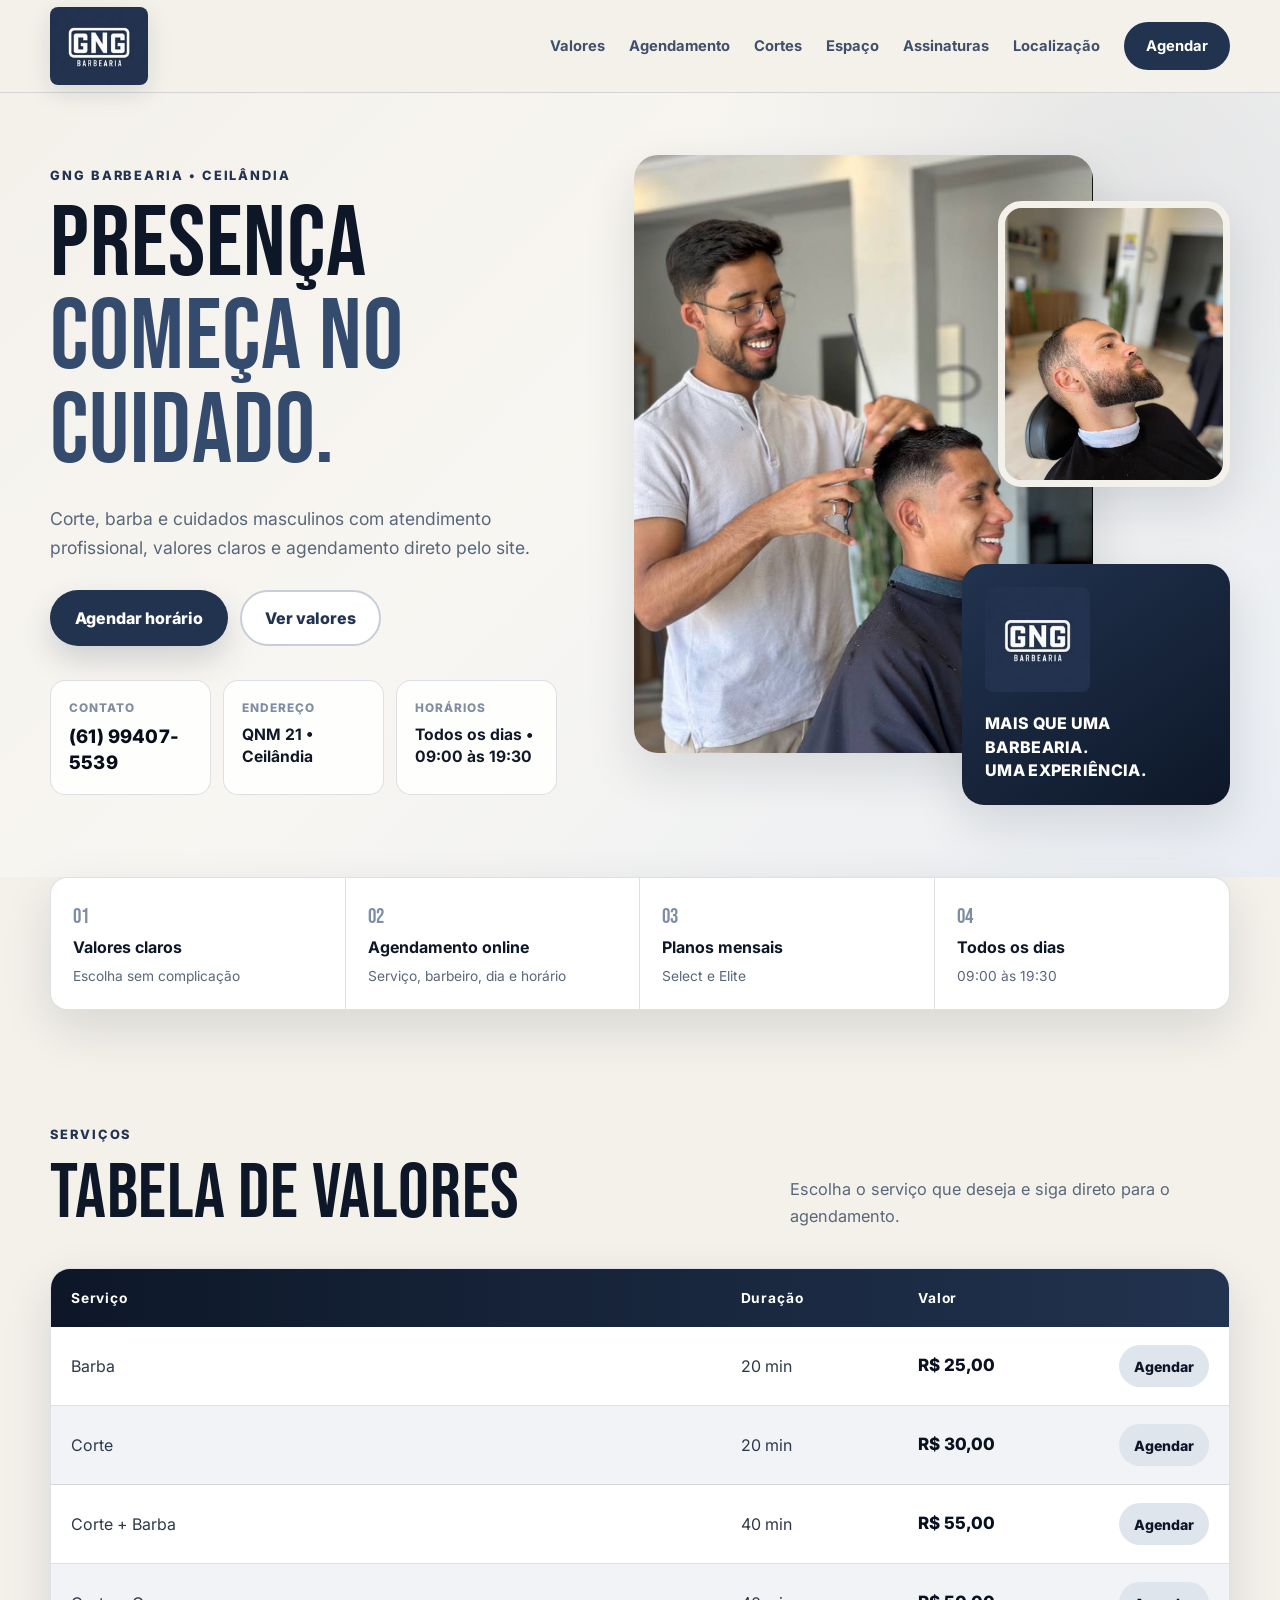
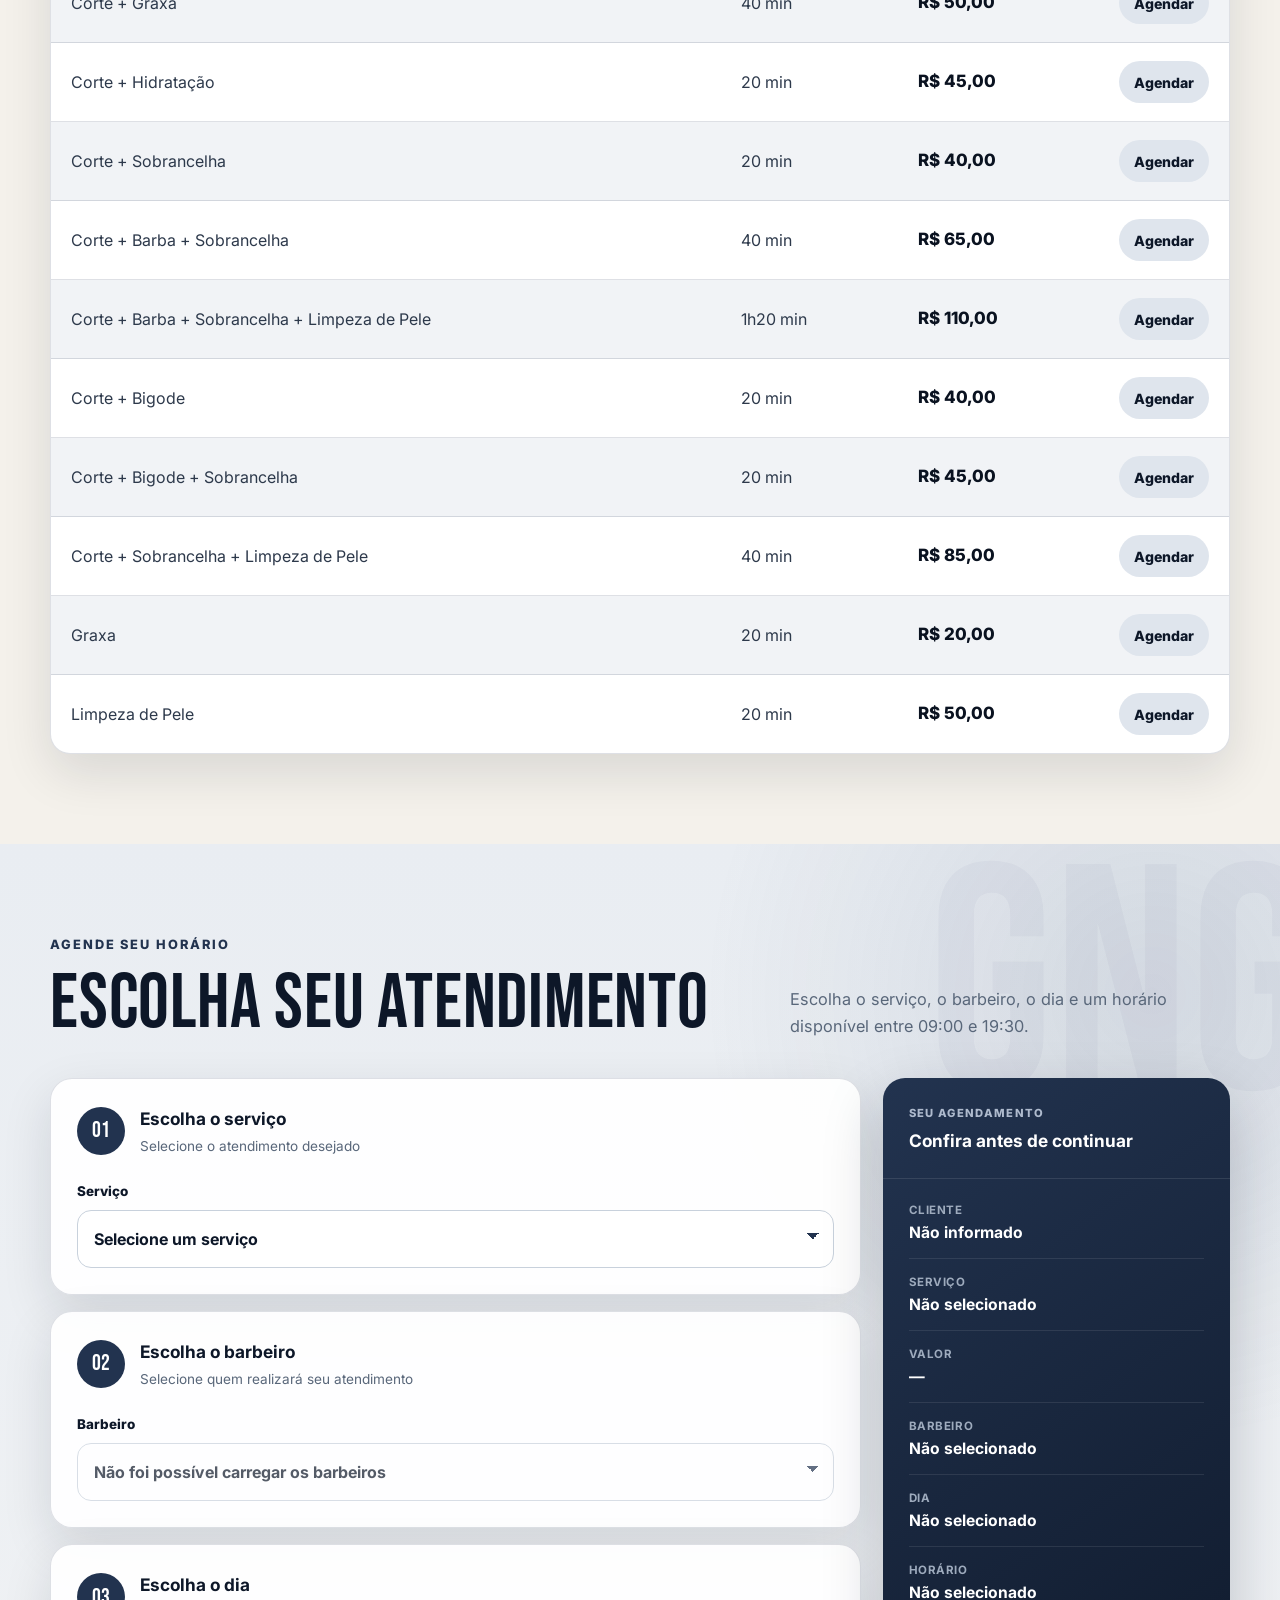
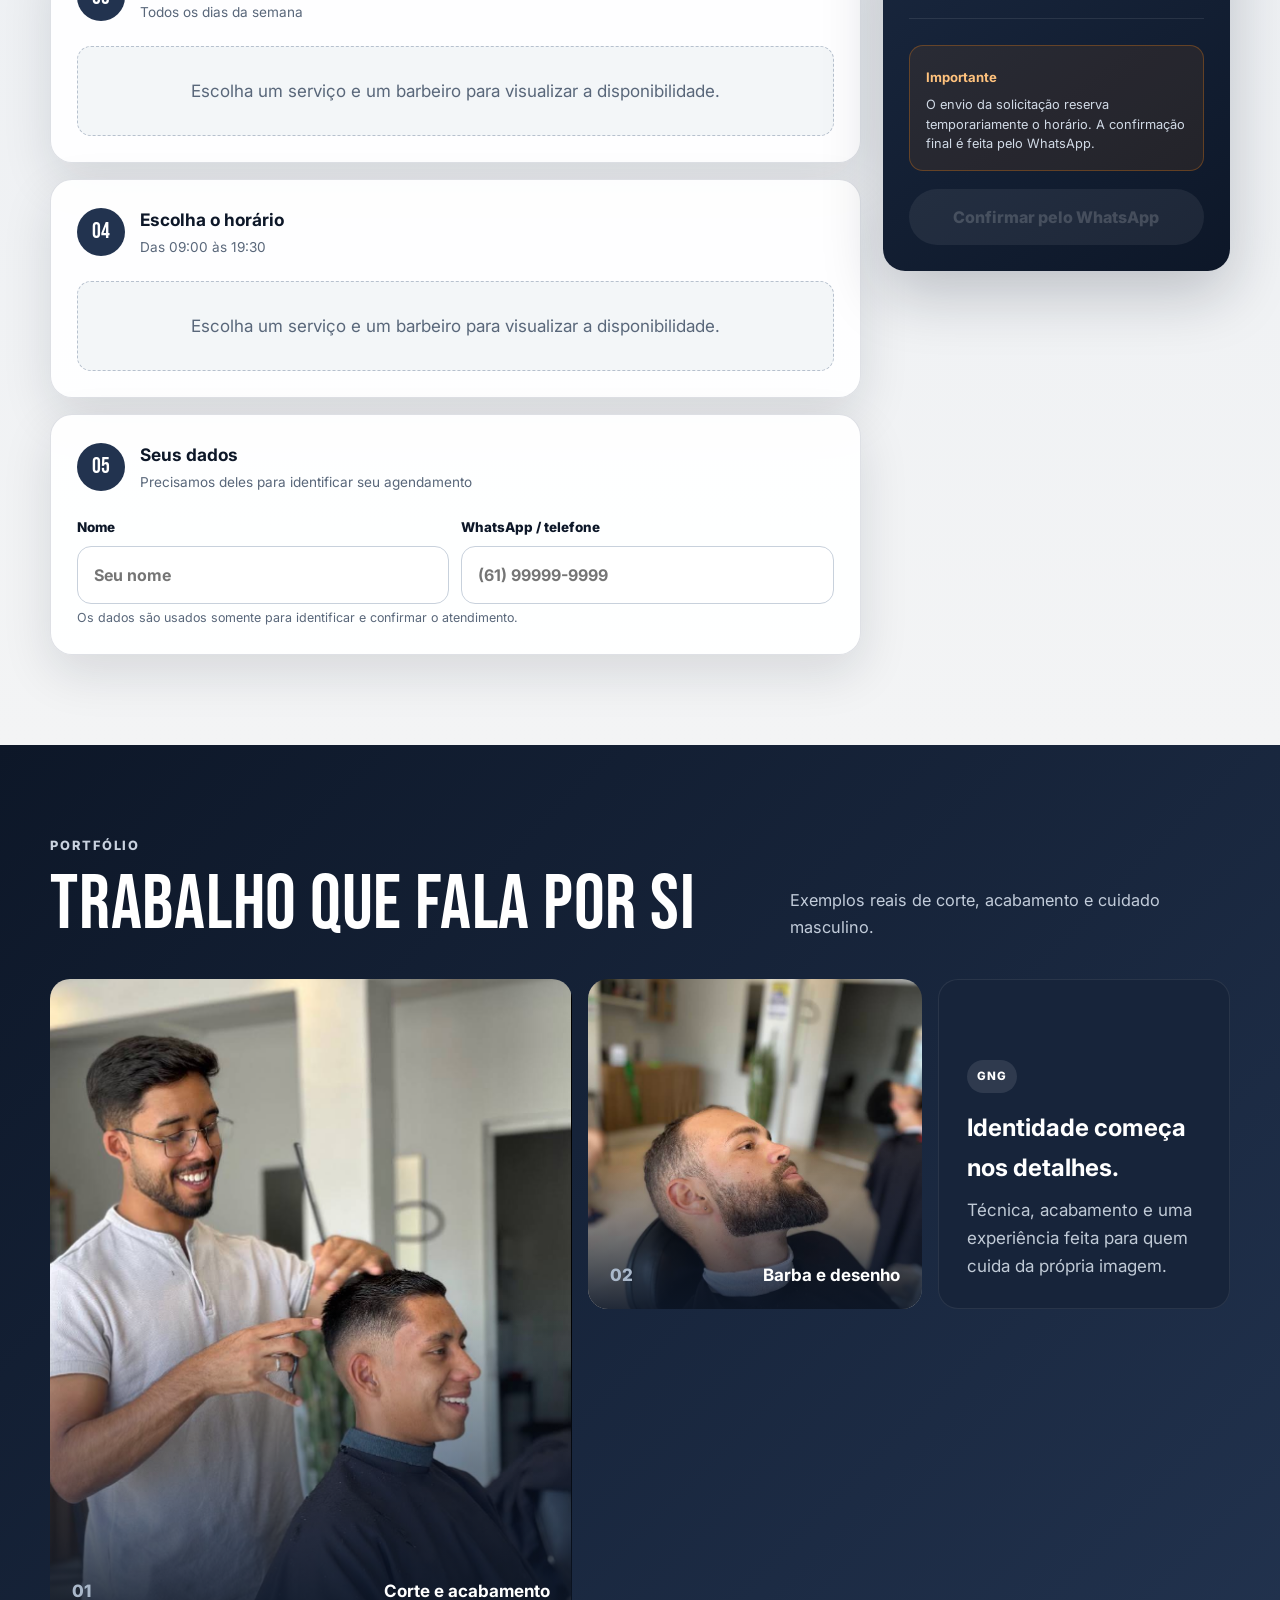
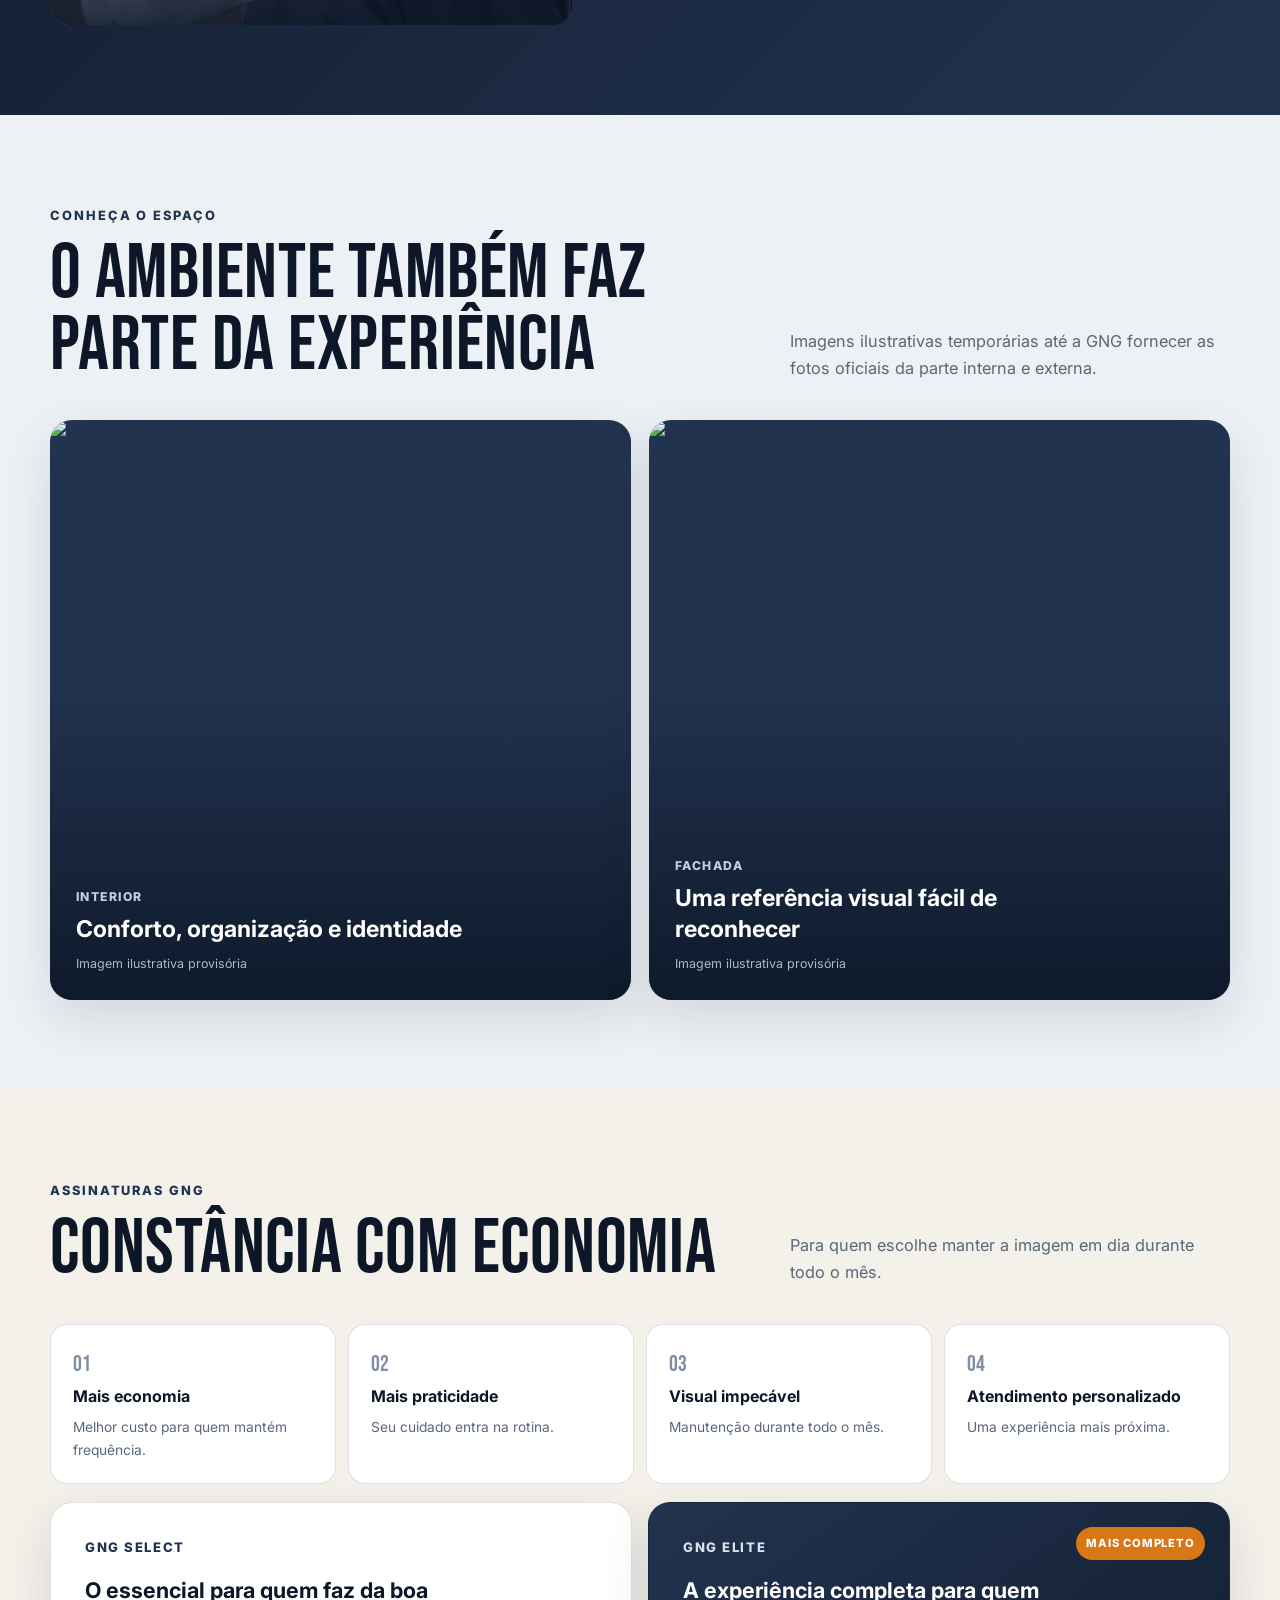
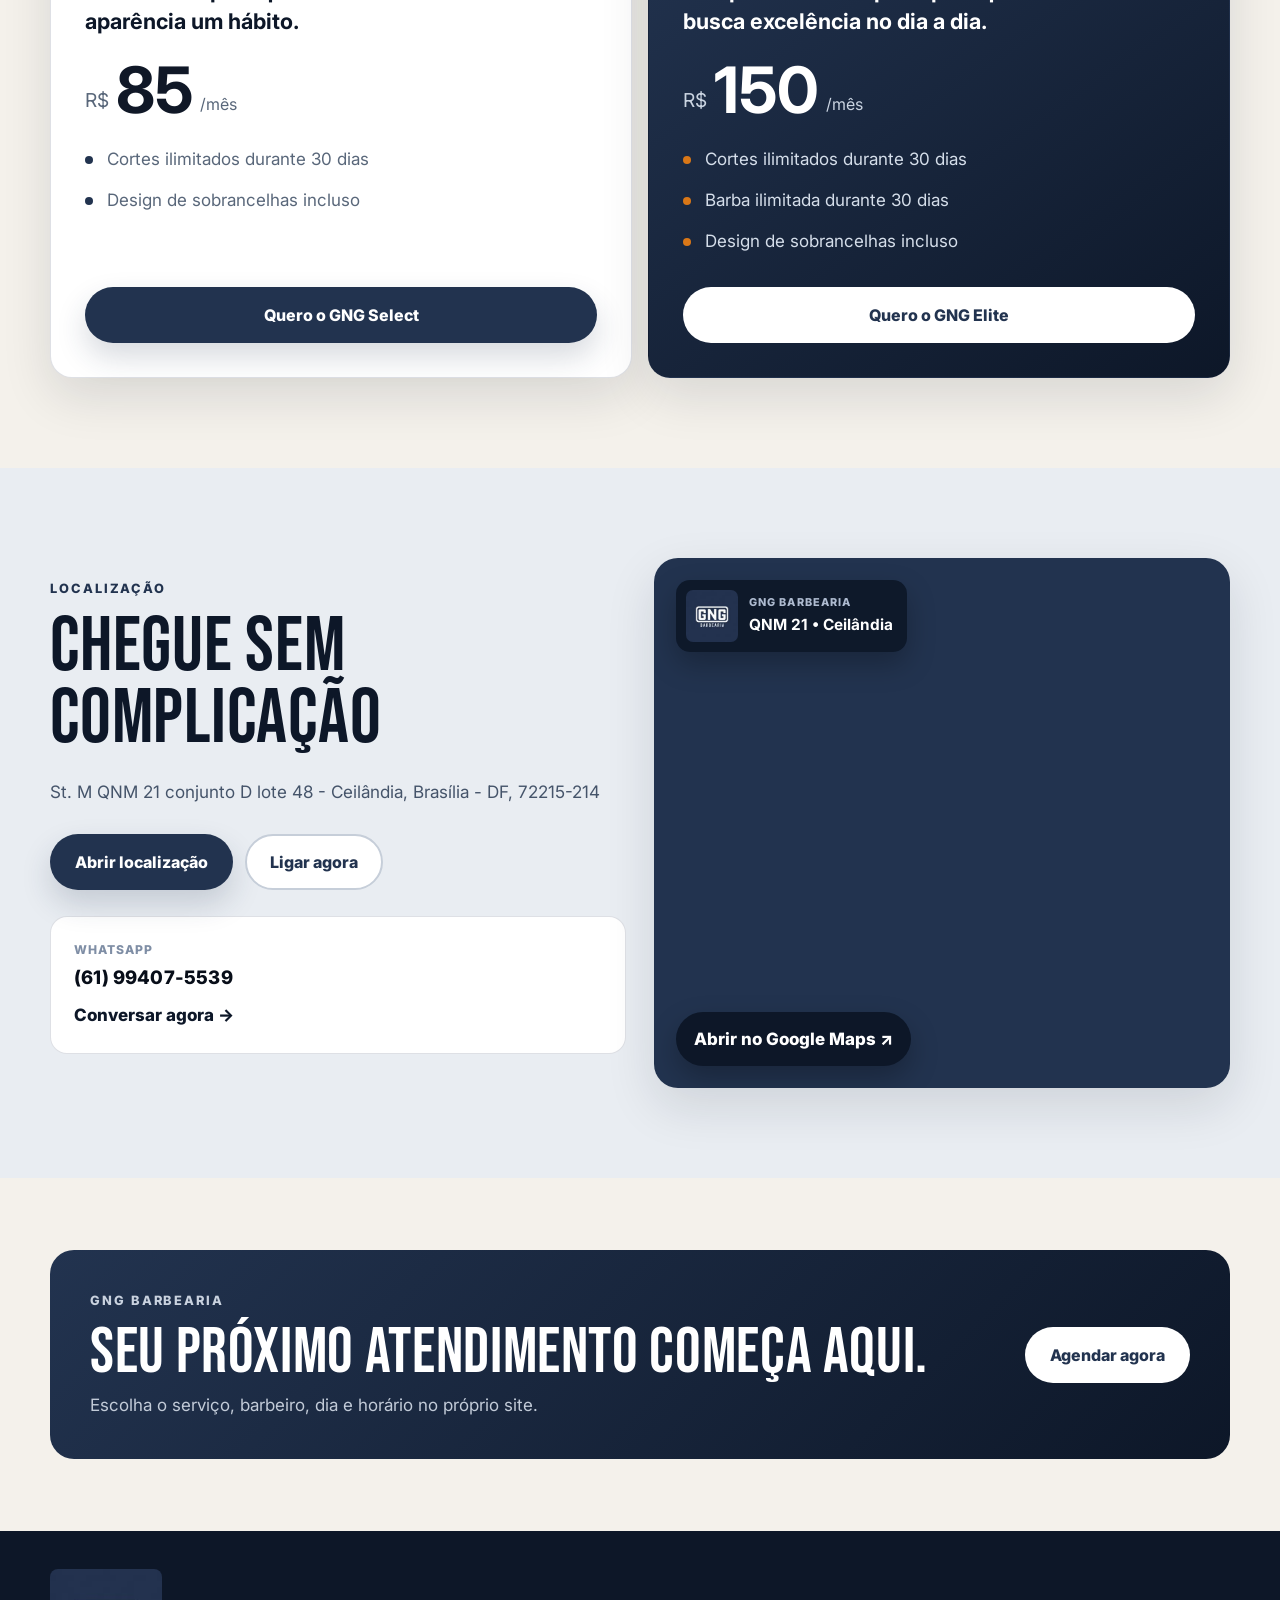
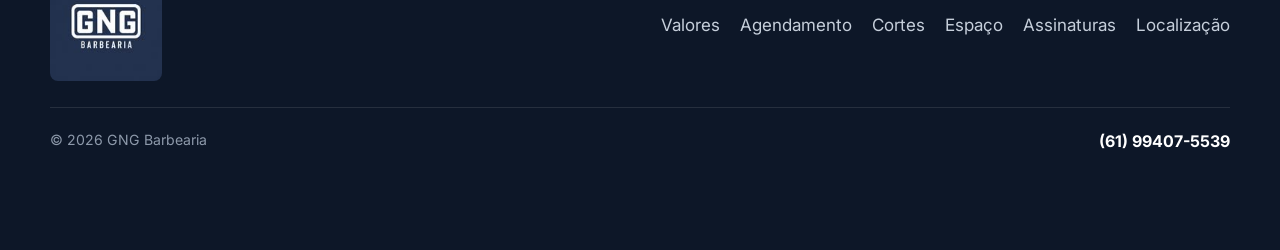
==== commit 308c438f: "Update index.html" ====
--- a/index.html
+++ b/index.html
@@ -1,5 +1,6 @@
 <!DOCTYPE html>
 <html lang="pt-BR">
+
 <head>
   <meta charset="UTF-8">
 
@@ -32,6 +33,12 @@
   >
 
   <link
+    rel="preload"
+    as="image"
+    href="assets/gng-corte-01.png"
+  >
+
+  <link
     rel="preconnect"
     href="https://fonts.googleapis.com"
   >
@@ -49,7 +56,7 @@
 
   <link
     rel="stylesheet"
-    href="style.css?v=8.0"
+    href="style.css?v=8.1"
   >
 </head>
 
@@ -78,6 +85,7 @@
         <img
           src="assets/logo-gng.jpg"
           alt="GNG Barbearia"
+          decoding="async"
         >
 
       </a>
@@ -152,7 +160,9 @@
 
           <h1>
             PRESENÇA
-            <span>COMEÇA NO CUIDADO.</span>
+            <span>
+              COMEÇA NO CUIDADO.
+            </span>
           </h1>
 
           <p class="hero-lead">
@@ -231,6 +241,8 @@
             <img
               src="assets/gng-corte-01.png"
               alt="Barbeiro atendendo cliente"
+              fetchpriority="high"
+              decoding="async"
             >
 
           </figure>
@@ -240,6 +252,7 @@
             <img
               src="assets/gng-corte-02.png"
               alt="Exemplo de barba alinhada"
+              decoding="async"
             >
 
           </figure>
@@ -249,6 +262,7 @@
             <img
               src="assets/logo-gng.jpg"
               alt=""
+              decoding="async"
             >
 
             <p>
@@ -281,7 +295,7 @@
         <div>
           <span>02</span>
           <strong>Agendamento online</strong>
-          <small>Escolha dia e horário</small>
+          <small>Serviço, barbeiro, dia e horário</small>
         </div>
 
         <div>
@@ -322,8 +336,8 @@
           </div>
 
           <p>
-            Serviços organizados de forma simples e com
-            contraste forte para facilitar a leitura.
+            Escolha o serviço que deseja e siga direto
+            para o agendamento.
           </p>
 
         </div>
@@ -349,9 +363,11 @@
                 </th>
 
                 <th>
+
                   <span class="sr-only">
                     Ação
                   </span>
+
                 </th>
 
               </tr>
@@ -371,9 +387,7 @@
                 </td>
 
                 <td data-label="Valor">
-                  <strong>
-                    R$ 25,00
-                  </strong>
+                  <strong>R$ 25,00</strong>
                 </td>
 
                 <td class="table-action">
@@ -400,9 +414,7 @@
                 </td>
 
                 <td data-label="Valor">
-                  <strong>
-                    R$ 30,00
-                  </strong>
+                  <strong>R$ 30,00</strong>
                 </td>
 
                 <td class="table-action">
@@ -429,9 +441,7 @@
                 </td>
 
                 <td data-label="Valor">
-                  <strong>
-                    R$ 55,00
-                  </strong>
+                  <strong>R$ 55,00</strong>
                 </td>
 
                 <td class="table-action">
@@ -458,9 +468,7 @@
                 </td>
 
                 <td data-label="Valor">
-                  <strong>
-                    R$ 50,00
-                  </strong>
+                  <strong>R$ 50,00</strong>
                 </td>
 
                 <td class="table-action">
@@ -487,9 +495,7 @@
                 </td>
 
                 <td data-label="Valor">
-                  <strong>
-                    R$ 45,00
-                  </strong>
+                  <strong>R$ 45,00</strong>
                 </td>
 
                 <td class="table-action">
@@ -516,9 +522,7 @@
                 </td>
 
                 <td data-label="Valor">
-                  <strong>
-                    R$ 40,00
-                  </strong>
+                  <strong>R$ 40,00</strong>
                 </td>
 
                 <td class="table-action">
@@ -545,9 +549,7 @@
                 </td>
 
                 <td data-label="Valor">
-                  <strong>
-                    R$ 65,00
-                  </strong>
+                  <strong>R$ 65,00</strong>
                 </td>
 
                 <td class="table-action">
@@ -574,9 +576,7 @@
                 </td>
 
                 <td data-label="Valor">
-                  <strong>
-                    R$ 110,00
-                  </strong>
+                  <strong>R$ 110,00</strong>
                 </td>
 
                 <td class="table-action">
@@ -603,9 +603,7 @@
                 </td>
 
                 <td data-label="Valor">
-                  <strong>
-                    R$ 40,00
-                  </strong>
+                  <strong>R$ 40,00</strong>
                 </td>
 
                 <td class="table-action">
@@ -632,9 +630,7 @@
                 </td>
 
                 <td data-label="Valor">
-                  <strong>
-                    R$ 45,00
-                  </strong>
+                  <strong>R$ 45,00</strong>
                 </td>
 
                 <td class="table-action">
@@ -661,9 +657,7 @@
                 </td>
 
                 <td data-label="Valor">
-                  <strong>
-                    R$ 85,00
-                  </strong>
+                  <strong>R$ 85,00</strong>
                 </td>
 
                 <td class="table-action">
@@ -690,9 +684,7 @@
                 </td>
 
                 <td data-label="Valor">
-                  <strong>
-                    R$ 20,00
-                  </strong>
+                  <strong>R$ 20,00</strong>
                 </td>
 
                 <td class="table-action">
@@ -719,9 +711,7 @@
                 </td>
 
                 <td data-label="Valor">
-                  <strong>
-                    R$ 50,00
-                  </strong>
+                  <strong>R$ 50,00</strong>
                 </td>
 
                 <td class="table-action">
@@ -769,7 +759,7 @@
           </div>
 
           <p>
-            Selecione o serviço, escolha o dia e depois
+            Escolha o serviço, o barbeiro, o dia e
             um horário disponível entre 09:00 e 19:30.
           </p>
 
@@ -938,6 +928,7 @@
                 class="booking-days"
                 id="booking-days"
                 aria-label="Escolha o dia do atendimento"
+                aria-live="polite"
               ></div>
 
             </div>
@@ -968,6 +959,7 @@
                 class="booking-times"
                 id="booking-times"
                 aria-label="Escolha o horário do atendimento"
+                aria-live="polite"
               >
 
                 <div class="booking-empty">
@@ -980,7 +972,10 @@
 
           </div>
 
-          <aside class="booking-summary">
+          <aside
+            class="booking-summary"
+            aria-label="Resumo do agendamento"
+          >
 
             <div class="booking-summary-top">
 
@@ -994,7 +989,10 @@
 
             </div>
 
-            <div class="booking-summary-list">
+            <div
+              class="booking-summary-list"
+              aria-live="polite"
+            >
 
               <div>
 
@@ -1098,8 +1096,8 @@
           </div>
 
           <p>
-            Exemplos reais já disponíveis para apresentar
-            corte, acabamento e cuidado masculino.
+            Exemplos reais de corte, acabamento
+            e cuidado masculino.
           </p>
 
         </div>
@@ -1111,6 +1109,8 @@
             <img
               src="assets/gng-corte-01.png"
               alt="Exemplo de corte masculino"
+              loading="lazy"
+              decoding="async"
             >
 
             <figcaption>
@@ -1132,6 +1132,8 @@
             <img
               src="assets/gng-corte-02.png"
               alt="Exemplo de barba masculina"
+              loading="lazy"
+              decoding="async"
             >
 
             <figcaption>
@@ -1208,6 +1210,7 @@
               src="https://images.unsplash.com/photo-1702865272115-5afdbae975af?auto=format&fit=crop&w=1600&q=82"
               alt="Imagem ilustrativa de interior de barbearia"
               loading="lazy"
+              decoding="async"
             >
 
             <figcaption>
@@ -1234,6 +1237,7 @@
               src="https://images.unsplash.com/photo-1779703056737-7f327f484fda?auto=format&fit=crop&w=1600&q=82"
               alt="Imagem ilustrativa de fachada de barbearia"
               loading="lazy"
+              decoding="async"
             >
 
             <figcaption>
@@ -1550,6 +1554,8 @@
             <img
               src="assets/logo-gng.jpg"
               alt=""
+              loading="lazy"
+              decoding="async"
             >
 
             <div>
@@ -1596,7 +1602,8 @@
           </h2>
 
           <p>
-            Escolha o serviço, o dia e o horário no próprio site.
+            Escolha o serviço, barbeiro, dia e horário
+            no próprio site.
           </p>
 
         </div>
@@ -1622,6 +1629,8 @@
         class="footer-logo"
         src="assets/logo-gng.jpg"
         alt="GNG Barbearia"
+        loading="lazy"
+        decoding="async"
       >
 
       <div class="footer-links">
@@ -1672,15 +1681,8 @@
 
   </footer>
 
-  <div class="mobile-booking">
-
-    <a href="#agendamento">
-      Agendar horário
-    </a>
-
-  </div>
-
-  <script src="script.js?v=10.0"></script>
+  <script src="script.js?v=11.0"></script>
 
 </body>
+
 </html>
--- a/style.css
+++ b/style.css
@@ -292,7 +292,8 @@
 .btn:focus-visible,
 a:focus-visible,
 button:focus-visible,
-select:focus-visible {
+select:focus-visible,
+input:focus-visible {
   outline: 4px solid rgba(34, 51, 79, 0.2);
   outline-offset: 3px;
 }
@@ -837,8 +838,6 @@
   position: absolute;
   inset: 0;
   background: rgba(255, 255, 255, 0.12);
-  backdrop-filter: blur(0.7px);
-  -webkit-backdrop-filter: blur(0.7px);
   pointer-events: none;
 }
 
@@ -858,22 +857,18 @@
   text-decoration-thickness: 2px;
   text-decoration-color: #7e8998;
   opacity: 0.64;
-  filter: blur(0.75px);
-  -webkit-filter: blur(0.75px);
 }
 
 .booking-time.is-occupied .booking-time-status {
   display: block;
   margin-top: 2px;
-  color: #556273;
-  font-size: 0.61rem;
-  font-weight: 800;
+  color: #687585;
+  background: transparent;
+  font-size: 0.78rem;
+  font-weight: 900;
   line-height: 1;
-  letter-spacing: 0.045em;
-  text-transform: uppercase;
   text-decoration: none;
   opacity: 0.95;
-  filter: none;
 }
 
 .booking-empty {
@@ -1585,7 +1580,7 @@
 
 @media (max-width: 860px) {
   body {
-    font-size: 18px;
+    font-size: 17px;
   }
 
   .menu-toggle {
@@ -1597,15 +1592,15 @@
     top: calc(100% + 8px);
     left: 16px;
     right: 16px;
-    max-height: calc(100vh - 110px);
+    max-height: calc(100vh - 100px);
     overflow-y: auto;
-    padding: 14px;
+    padding: 10px;
     display: none;
     align-items: stretch;
     flex-direction: column;
-    gap: 8px;
+    gap: 6px;
     border: 1px solid var(--line);
-    border-radius: 18px;
+    border-radius: 16px;
     background: var(--white);
     box-shadow: var(--shadow);
   }
@@ -1615,10 +1610,13 @@
   }
 
   .main-nav a {
-    padding: 13px 15px;
-    border-radius: 11px;
+    min-height: 46px;
+    padding: 10px 14px;
+    display: flex;
+    align-items: center;
+    border-radius: 10px;
     background: var(--ice);
-    font-size: 1rem;
+    font-size: 0.95rem;
   }
 
   .main-nav .nav-cta {
@@ -1642,83 +1640,231 @@
 }
 
 @media (max-width: 680px) {
+  body {
+    font-size: 16px;
+    line-height: 1.5;
+    padding-bottom: 74px;
+  }
+
   .container {
-    width: min(calc(100% - 20px), var(--container));
+    width: min(calc(100% - 24px), var(--container));
+  }
+
+  .site-header {
+    background: rgba(244, 241, 235, 0.97);
   }
 
   .header-inner {
-    min-height: 76px;
-  }
-
-  .brand,
+    min-height: 64px;
+    gap: 12px;
+  }
+
+  .brand {
+    width: 54px;
+  }
+
   .brand img {
-    width: 76px;
-  }
-
-  .brand img {
-    height: 60px;
+    width: 54px;
+    height: 54px;
+    object-fit: contain;
+    border-radius: 8px;
+    box-shadow: none;
+  }
+
+  .menu-toggle {
+    width: 44px;
+    height: 44px;
+    border-radius: 11px;
+  }
+
+  .menu-toggle span {
+    width: 20px;
+  }
+
+  .main-nav {
+    top: calc(100% + 5px);
+    left: 12px;
+    right: 12px;
+    max-height: calc(100vh - 82px);
   }
 
   .hero {
-    padding-top: 34px;
+    padding: 28px 0 28px;
+  }
+
+  .hero-grid {
+    gap: 22px;
+  }
+
+  .hero-content {
+    min-width: 0;
+  }
+
+  .hero .eyebrow {
+    margin-bottom: 8px;
+    font-size: 0.68rem;
+    letter-spacing: 0.12em;
   }
 
   .hero h1 {
-    font-size: clamp(3.5rem, 17vw, 5.2rem);
+    max-width: 8.6ch;
+    font-size: clamp(3.15rem, 15.8vw, 4.5rem);
+    line-height: 0.9;
+  }
+
+  .hero-lead {
+    margin-top: 14px;
+    font-size: 0.94rem;
+    line-height: 1.52;
   }
 
   .hero-actions {
-    flex-direction: column;
+    margin-top: 18px;
+    display: grid;
+    grid-template-columns: 1.2fr 0.8fr;
+    gap: 8px;
   }
 
   .hero-actions .btn {
     width: 100%;
+    min-height: 48px;
+    padding: 0 14px;
+    font-size: 0.88rem;
   }
 
   .quick-info {
-    grid-template-columns: 1fr;
+    margin-top: 18px;
+    display: flex;
+    gap: 8px;
+    overflow-x: auto;
+    padding: 0 0 5px;
+    scroll-snap-type: x proximity;
+    scrollbar-width: none;
+  }
+
+  .quick-info::-webkit-scrollbar {
+    display: none;
+  }
+
+  .quick-info div {
+    min-width: 170px;
+    padding: 12px 13px;
+    flex: 0 0 auto;
+    border-radius: 12px;
+    scroll-snap-align: start;
+  }
+
+  .quick-info span {
+    font-size: 0.64rem;
+  }
+
+  .quick-info strong {
+    margin-top: 3px;
+    font-size: 0.82rem;
+    line-height: 1.32;
+  }
+
+  .quick-info .important-number {
+    font-size: 0.9rem !important;
   }
 
   .hero-media {
-    min-height: 585px;
+    min-height: 220px;
+    height: 220px;
   }
 
   .photo-main {
-    inset: 0 8% 20% 0;
-  }
-
-  .photo-secondary {
-    width: 45%;
-    height: 36%;
-  }
-
+    position: absolute;
+    inset: 0;
+    border-radius: 18px;
+  }
+
+  .photo-main img {
+    object-position: center;
+  }
+
+  .photo-secondary,
   .hero-brand-card {
-    width: 72%;
-    min-height: 165px;
-  }
-
-  .trust-grid,
-  .benefits,
-  .space-grid {
-    grid-template-columns: 1fr;
+    display: none;
+  }
+
+  .trust-strip {
+    padding: 12px 0 12px;
+  }
+
+  .trust-grid {
+    display: flex;
+    gap: 8px;
+    overflow-x: auto;
+    border: 0;
+    border-radius: 0;
+    background: transparent;
+    box-shadow: none;
+    scroll-snap-type: x proximity;
+    scrollbar-width: none;
+  }
+
+  .trust-grid::-webkit-scrollbar {
+    display: none;
   }
 
   .trust-grid div {
-    border-right: 0;
-    border-bottom: 1px solid var(--line);
+    min-width: 155px;
+    min-height: 82px;
+    padding: 12px 13px;
+    flex: 0 0 auto;
+    border: 1px solid var(--line);
+    border-radius: 13px;
+    background: var(--white);
+    scroll-snap-align: start;
   }
 
   .trust-grid div:last-child {
-    border-bottom: 0;
+    border: 1px solid var(--line);
+  }
+
+  .trust-grid span {
+    font-size: 1rem;
+  }
+
+  .trust-grid strong {
+    font-size: 0.84rem;
+  }
+
+  .trust-grid small {
+    margin-top: 1px;
+    font-size: 0.71rem;
   }
 
   .section {
-    padding: 66px 0;
+    padding: 44px 0;
+    scroll-margin-top: 72px;
+  }
+
+  .section-head {
+    margin-bottom: 22px;
+    gap: 8px;
+  }
+
+  .section-head .eyebrow,
+  .location-copy .eyebrow {
+    margin-bottom: 7px;
+    font-size: 0.68rem;
   }
 
   .section-head h2,
   .location-copy h2 {
-    font-size: clamp(3rem, 14vw, 4.5rem);
+    font-size: clamp(2.65rem, 12vw, 3.65rem);
+    line-height: 0.94;
+  }
+
+  .section-head > p {
+    font-size: 0.9rem;
+    line-height: 1.5;
+  }
+
+  .price-table-shell {
+    border-radius: 16px;
   }
 
   .price-table,
@@ -1734,31 +1880,52 @@
   }
 
   .price-table tbody tr {
-    padding: 16px;
+    padding: 13px 14px;
     border-bottom: 1px solid var(--line);
     background: var(--white) !important;
   }
 
+  .price-table tbody tr:last-child {
+    border-bottom: 0;
+  }
+
   .price-table td {
-    padding: 5px 0;
+    padding: 3px 0;
     border: 0 !important;
     display: flex;
     justify-content: space-between;
-    gap: 16px;
+    align-items: center;
+    gap: 12px;
     text-align: right;
+    font-size: 0.86rem;
+  }
+
+  .price-table td:first-child {
+    margin-bottom: 2px;
+    color: var(--navy-deep);
+    font-size: 0.93rem;
+    font-weight: 800;
   }
 
   .price-table td::before {
     content: attr(data-label);
-    color: var(--muted);
-    font-size: 0.85rem;
-    font-weight: 800;
+    color: #7d8795;
+    font-size: 0.71rem;
+    font-weight: 700;
     text-align: left;
+  }
+
+  .price-table td:first-child::before {
+    display: none;
+  }
+
+  .price-table td strong {
+    font-size: 0.92rem;
   }
 
   .price-table .table-action {
     width: 100%;
-    margin-top: 10px;
+    margin-top: 8px;
     padding: 0;
     display: block;
     text-align: left !important;
@@ -1770,161 +1937,611 @@
 
   .table-action a {
     width: 100%;
+    min-height: 42px;
+    padding: 0 14px;
+    font-size: 0.82rem;
+  }
+
+  .booking-section {
+    padding-top: 42px;
+  }
+
+  .booking-section::before {
+    display: none;
+  }
+
+  .booking-layout {
+    gap: 12px;
+  }
+
+  .booking-main {
+    gap: 9px;
+  }
+
+  .booking-step {
+    padding: 15px 14px;
+    border-radius: 15px;
+    box-shadow: 0 8px 24px rgba(13, 23, 40, 0.07);
+  }
+
+  .booking-step-heading {
+    margin-bottom: 12px;
+    gap: 10px;
+  }
+
+  .booking-step-number {
+    width: 34px;
+    height: 34px;
+    flex-basis: 34px;
+    font-size: 1rem;
+  }
+
+  .booking-step-heading strong {
+    font-size: 0.94rem;
+  }
+
+  .booking-step-heading small {
+    margin-top: 0;
+    font-size: 0.72rem;
+    line-height: 1.3;
+  }
+
+  .booking-select-label {
+    margin-bottom: 5px;
+    font-size: 0.73rem;
+  }
+
+  .booking-select {
     min-height: 48px;
-  }
-
-  .booking-step {
-    padding: 20px 16px;
-    border-radius: 18px;
-  }
-
-  .booking-step-heading {
-    margin-bottom: 18px;
-  }
-
-  .booking-step-number {
-    width: 44px;
-    height: 44px;
-    flex-basis: 44px;
-  }
-
-  .booking-select {
-    min-height: 60px;
+    padding-left: 13px;
     font-size: 16px;
+    border-radius: 11px;
+  }
+
+  .booking-input {
+    min-height: 48px !important;
+    border-radius: 11px !important;
+    font-size: 16px !important;
+  }
+
+  .booking-customer-grid {
+    gap: 9px !important;
+  }
+
+  .booking-field-hint {
+    margin-top: 2px !important;
+    font-size: 0.69rem !important;
   }
 
   .booking-days {
+    display: flex;
+    gap: 7px;
+    overflow-x: auto;
+    scroll-snap-type: x proximity;
+    padding-bottom: 5px;
+    scrollbar-width: none;
+  }
+
+  .booking-days::-webkit-scrollbar {
+    display: none;
+  }
+
+  .booking-day {
+    min-width: 72px;
+    min-height: 78px;
+    padding: 8px 5px;
+    border-radius: 11px;
+    scroll-snap-align: start;
+  }
+
+  .booking-day span {
+    font-size: 0.6rem;
+  }
+
+  .booking-day strong {
+    margin-top: 2px;
+    font-size: 1.15rem;
+  }
+
+  .booking-day small {
+    margin-top: 2px;
+    font-size: 0.62rem;
+  }
+
+  .booking-day.is-today::after {
+    margin-top: 2px;
+    font-size: 0.5rem;
+  }
+
+  .booking-times {
+    grid-template-columns: repeat(4, minmax(0, 1fr));
+    gap: 6px;
+  }
+
+  .booking-time {
+    min-height: 46px;
+    padding: 5px 4px;
+    border-radius: 9px;
+    font-size: 0.82rem;
+  }
+
+  .booking-time.is-occupied {
+    min-height: 46px;
+    flex-direction: row;
+    gap: 5px;
+  }
+
+  .booking-time.is-occupied .booking-time-value {
+    font-size: 0.78rem;
+  }
+
+  .booking-time.is-occupied .booking-time-status {
+    margin-top: 0;
+    font-size: 0.72rem;
+  }
+
+  .booking-empty {
+    min-height: 68px;
+    padding: 14px;
+    border-radius: 11px;
+    font-size: 0.82rem;
+  }
+
+  .booking-summary {
+    border-radius: 16px;
+    box-shadow: 0 10px 30px rgba(13, 23, 40, 0.16);
+  }
+
+  .booking-summary-top {
+    padding: 16px 16px 13px;
+  }
+
+  .booking-summary-top span {
+    font-size: 0.6rem;
+  }
+
+  .booking-summary-top strong {
+    margin-top: 2px;
+    font-size: 0.9rem;
+  }
+
+  .booking-summary-list {
+    padding: 7px 16px;
+    display: grid;
+    grid-template-columns: repeat(2, minmax(0, 1fr));
+    column-gap: 18px;
+  }
+
+  .booking-summary-list > div {
+    min-height: 54px;
+    padding: 8px 0;
+  }
+
+  .booking-summary-list span {
+    font-size: 0.59rem;
+  }
+
+  .booking-summary-list strong {
+    margin-top: 1px;
+    font-size: 0.8rem;
+    line-height: 1.3;
+    overflow-wrap: anywhere;
+  }
+
+  .booking-notice {
+    margin: 10px 16px;
+    padding: 10px 11px;
+    border-radius: 10px;
+  }
+
+  .booking-notice strong {
+    font-size: 0.7rem;
+  }
+
+  .booking-notice p {
+    margin-top: 2px;
+    font-size: 0.69rem;
+    line-height: 1.4;
+  }
+
+  .booking-submit {
+    width: calc(100% - 32px);
+    min-height: 48px;
+    margin: 0 16px 16px;
+    font-size: 0.85rem;
+  }
+
+  .portfolio-grid {
+    display: flex;
+    gap: 10px;
+    overflow-x: auto;
+    scroll-snap-type: x mandatory;
+    scrollbar-width: none;
+  }
+
+  .portfolio-grid::-webkit-scrollbar {
+    display: none;
+  }
+
+  .portfolio-photo {
+    min-width: 82vw;
+    height: 280px;
+    min-height: 280px;
+    flex: 0 0 82vw;
+    border-radius: 16px;
+    scroll-snap-align: center;
+  }
+
+  .portfolio-large {
+    grid-column: auto;
+    grid-row: auto;
+  }
+
+  .portfolio-photo figcaption {
+    left: 16px;
+    right: 16px;
+    bottom: 14px;
+    font-size: 0.82rem;
+  }
+
+  .portfolio-note {
+    display: none;
+  }
+
+  .space-grid {
+    display: flex;
+    gap: 10px;
+    overflow-x: auto;
+    scroll-snap-type: x mandatory;
+    scrollbar-width: none;
+  }
+
+  .space-grid::-webkit-scrollbar {
+    display: none;
+  }
+
+  .space-card {
+    min-width: 84vw;
+    width: 84vw;
+    height: 300px;
+    flex: 0 0 84vw;
+    border-radius: 16px;
+    scroll-snap-align: center;
+    box-shadow: 0 10px 30px rgba(13, 23, 40, 0.12);
+  }
+
+  .space-card figcaption {
+    left: 17px;
+    right: 17px;
+    bottom: 16px;
+  }
+
+  .space-card figcaption span {
+    margin-bottom: 4px;
+    font-size: 0.65rem;
+  }
+
+  .space-card figcaption strong {
+    font-size: 1.05rem;
+  }
+
+  .space-card figcaption small {
+    margin-top: 4px;
+    font-size: 0.66rem;
+  }
+
+  .benefits {
     display: flex;
     gap: 8px;
     overflow-x: auto;
+    margin-bottom: 12px;
     scroll-snap-type: x proximity;
-    padding-bottom: 8px;
-  }
-
-  .booking-day {
-    min-width: 92px;
-    min-height: 108px;
+    scrollbar-width: none;
+  }
+
+  .benefits::-webkit-scrollbar {
+    display: none;
+  }
+
+  .benefits div {
+    min-width: 180px;
+    padding: 13px 14px;
+    flex: 0 0 auto;
+    border-radius: 13px;
     scroll-snap-align: start;
   }
 
-  .booking-times {
-    grid-template-columns: repeat(3, minmax(0, 1fr));
-    gap: 8px;
-  }
-
-  .booking-time {
-    min-height: 58px;
-    font-size: 0.92rem;
-  }
-
-  .booking-time.is-occupied {
-    min-height: 58px;
-  }
-
-  .booking-time.is-occupied .booking-time-value {
-    font-size: 0.86rem;
-  }
-
-  .booking-time.is-occupied .booking-time-status {
-    font-size: 0.58rem;
-  }
-
-  .booking-summary-top,
-  .booking-summary-list {
-    padding-left: 20px;
-    padding-right: 20px;
-  }
-
-  .booking-notice {
-    margin-left: 20px;
-    margin-right: 20px;
-  }
-
-  .booking-submit {
-    width: calc(100% - 40px);
-    margin-left: 20px;
-    margin-right: 20px;
-  }
-
-  .portfolio-grid {
-    grid-template-columns: 1fr;
-    grid-template-rows: none;
-  }
-
-  .portfolio-large,
-  .portfolio-photo {
-    min-height: 420px;
-  }
-
-  .portfolio-note {
-    min-height: 250px;
-  }
-
-  .space-card {
-    height: 450px;
+  .benefits span {
+    font-size: 1rem;
+  }
+
+  .benefits strong {
+    font-size: 0.84rem;
+  }
+
+  .benefits small {
+    margin-top: 3px;
+    font-size: 0.72rem;
+  }
+
+  .plans-grid {
+    display: flex;
+    gap: 10px;
+    overflow-x: auto;
+    scroll-snap-type: x mandatory;
+    scrollbar-width: none;
+  }
+
+  .plans-grid::-webkit-scrollbar {
+    display: none;
   }
 
   .plan-card {
-    padding: 25px;
+    min-width: 85vw;
+    flex: 0 0 85vw;
+    padding: 20px;
+    border-radius: 16px;
+    scroll-snap-align: center;
+    box-shadow: 0 10px 30px rgba(13, 23, 40, 0.1);
   }
 
   .featured-label {
     position: static;
-    display: block;
-    margin-bottom: 14px;
+    width: max-content;
+    margin-bottom: 9px;
+    padding: 5px 8px;
+    font-size: 0.58rem;
+  }
+
+  .plan-kicker {
+    font-size: 0.7rem;
+  }
+
+  .plan-card h3 {
+    margin: 9px 0 17px;
+    font-size: 1.02rem;
+    line-height: 1.38;
+  }
+
+  .price strong {
+    font-size: 3rem;
+  }
+
+  .price span {
+    font-size: 0.95rem;
+  }
+
+  .price small {
+    font-size: 0.78rem;
+  }
+
+  .plan-card ul {
+    margin: 18px 0 20px;
+    gap: 8px;
+  }
+
+  .plan-card li {
+    padding-left: 18px;
+    font-size: 0.82rem;
+  }
+
+  .plan-card li::before {
+    width: 6px;
+    height: 6px;
+  }
+
+  .plan-card .btn {
+    min-height: 46px;
+    font-size: 0.82rem;
+  }
+
+  .location-layout {
+    gap: 18px;
+  }
+
+  .location-copy {
+    padding: 0;
+  }
+
+  .address {
+    margin-top: 12px;
+    font-size: 0.88rem;
+    line-height: 1.45;
   }
 
   .location-actions {
-    flex-direction: column;
+    margin-top: 16px;
+    display: grid;
+    grid-template-columns: 1fr 1fr;
+    gap: 8px;
   }
 
   .location-actions .btn {
     width: 100%;
+    min-height: 46px;
+    padding: 0 10px;
+    font-size: 0.78rem;
+  }
+
+  .contact-panel {
+    margin-top: 12px;
+    padding: 14px;
+    border-radius: 13px;
+  }
+
+  .contact-panel span {
+    font-size: 0.64rem;
+  }
+
+  .contact-panel .important-number {
+    font-size: 0.98rem !important;
+  }
+
+  .contact-panel a {
+    margin-top: 4px;
+    font-size: 0.8rem;
   }
 
   .map-card {
-    min-height: 430px;
-  }
-
-  .footer-main,
+    min-height: 295px;
+    border-radius: 16px;
+  }
+
+  .map-business-label {
+    left: 12px;
+    top: 12px;
+    max-width: calc(100% - 24px);
+    padding: 7px 10px 7px 7px;
+    gap: 8px;
+    border-radius: 10px;
+  }
+
+  .map-business-label img {
+    width: 38px;
+    height: 38px;
+  }
+
+  .map-business-label span {
+    font-size: 0.55rem;
+  }
+
+  .map-business-label strong {
+    font-size: 0.75rem;
+  }
+
+  .map-open-link {
+    left: 12px;
+    bottom: 12px;
+    padding: 9px 13px;
+    font-size: 0.75rem;
+  }
+
+  .final-cta {
+    padding: 38px 0;
+  }
+
+  .final-cta-inner {
+    padding: 22px 18px;
+    gap: 16px;
+    border-radius: 17px;
+  }
+
+  .final-cta h2 {
+    font-size: 2.75rem;
+  }
+
+  .final-cta p:last-child {
+    margin-top: 5px;
+    font-size: 0.82rem;
+  }
+
+  .final-cta .btn {
+    min-height: 46px;
+    font-size: 0.82rem;
+  }
+
+  .site-footer {
+    padding: 27px 0 86px;
+  }
+
+  .footer-main {
+    align-items: center;
+    gap: 18px;
+    padding-bottom: 18px;
+  }
+
+  .footer-logo {
+    width: 75px;
+  }
+
+  .footer-links {
+    width: 100%;
+    display: grid;
+    grid-template-columns: repeat(2, minmax(0, 1fr));
+    gap: 8px 14px;
+    font-size: 0.76rem;
+  }
+
   .footer-bottom {
+    padding-top: 14px;
     align-items: flex-start;
     flex-direction: column;
+    gap: 5px;
+    font-size: 0.7rem;
+  }
+
+  .footer-phone {
+    font-size: 0.8rem;
   }
 
   .mobile-booking {
     position: fixed;
     left: 10px;
     right: 10px;
-    bottom: calc(10px + env(safe-area-inset-bottom, 0px));
+    bottom: calc(8px + env(safe-area-inset-bottom, 0px));
     z-index: 1200;
     display: block;
   }
 
   .mobile-booking a {
-    min-height: 58px;
+    min-height: 52px;
     display: flex;
     align-items: center;
     justify-content: center;
+    border: 1px solid rgba(255, 255, 255, 0.12);
     border-radius: 999px;
-    background: var(--navy);
+    background: var(--navy-deep);
     color: var(--white);
+    font-size: 0.88rem;
     font-weight: 800;
-    box-shadow: 0 16px 38px rgba(13, 23, 40, 0.28);
-  }
-
-  .site-footer {
-    padding-bottom: 120px;
+    box-shadow: 0 12px 28px rgba(13, 23, 40, 0.26);
   }
 }
 
 @media (max-width: 390px) {
+  .hero-actions {
+    grid-template-columns: 1fr;
+  }
+
+  .hero-media {
+    min-height: 195px;
+    height: 195px;
+  }
+
   .booking-times {
-    grid-template-columns: repeat(2, minmax(0, 1fr));
+    grid-template-columns: repeat(3, minmax(0, 1fr));
+  }
+
+  .booking-summary-list {
+    grid-template-columns: 1fr;
+  }
+
+  .booking-summary-list > div {
+    min-height: 48px;
+  }
+
+  .location-actions {
+    grid-template-columns: 1fr;
+  }
+
+  .portfolio-photo {
+    min-width: 86vw;
+    flex-basis: 86vw;
+  }
+
+  .space-card {
+    min-width: 87vw;
+    width: 87vw;
+    flex-basis: 87vw;
+  }
+
+  .plan-card {
+    min-width: 88vw;
+    flex-basis: 88vw;
   }
 
   .hero h1 {
-    font-size: 3.45rem;
+    font-size: 3.2rem;
   }
 }
 
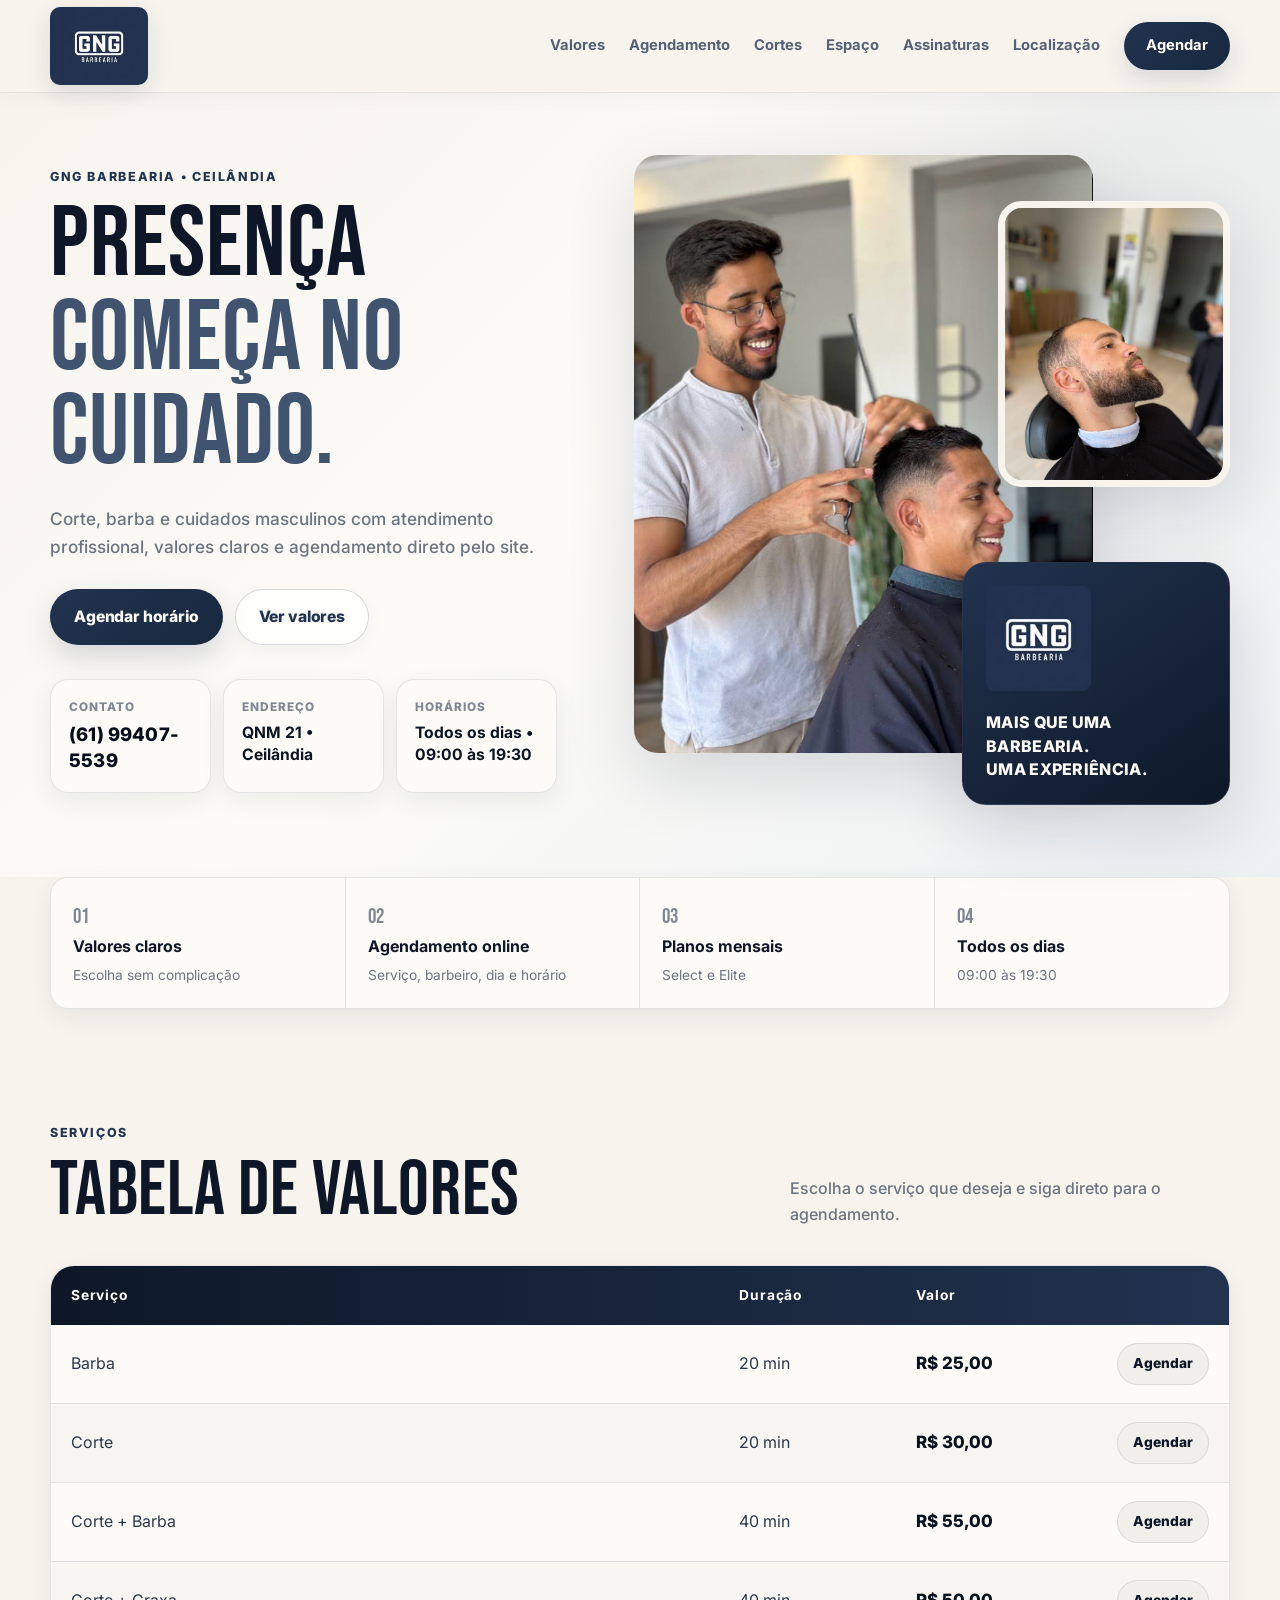
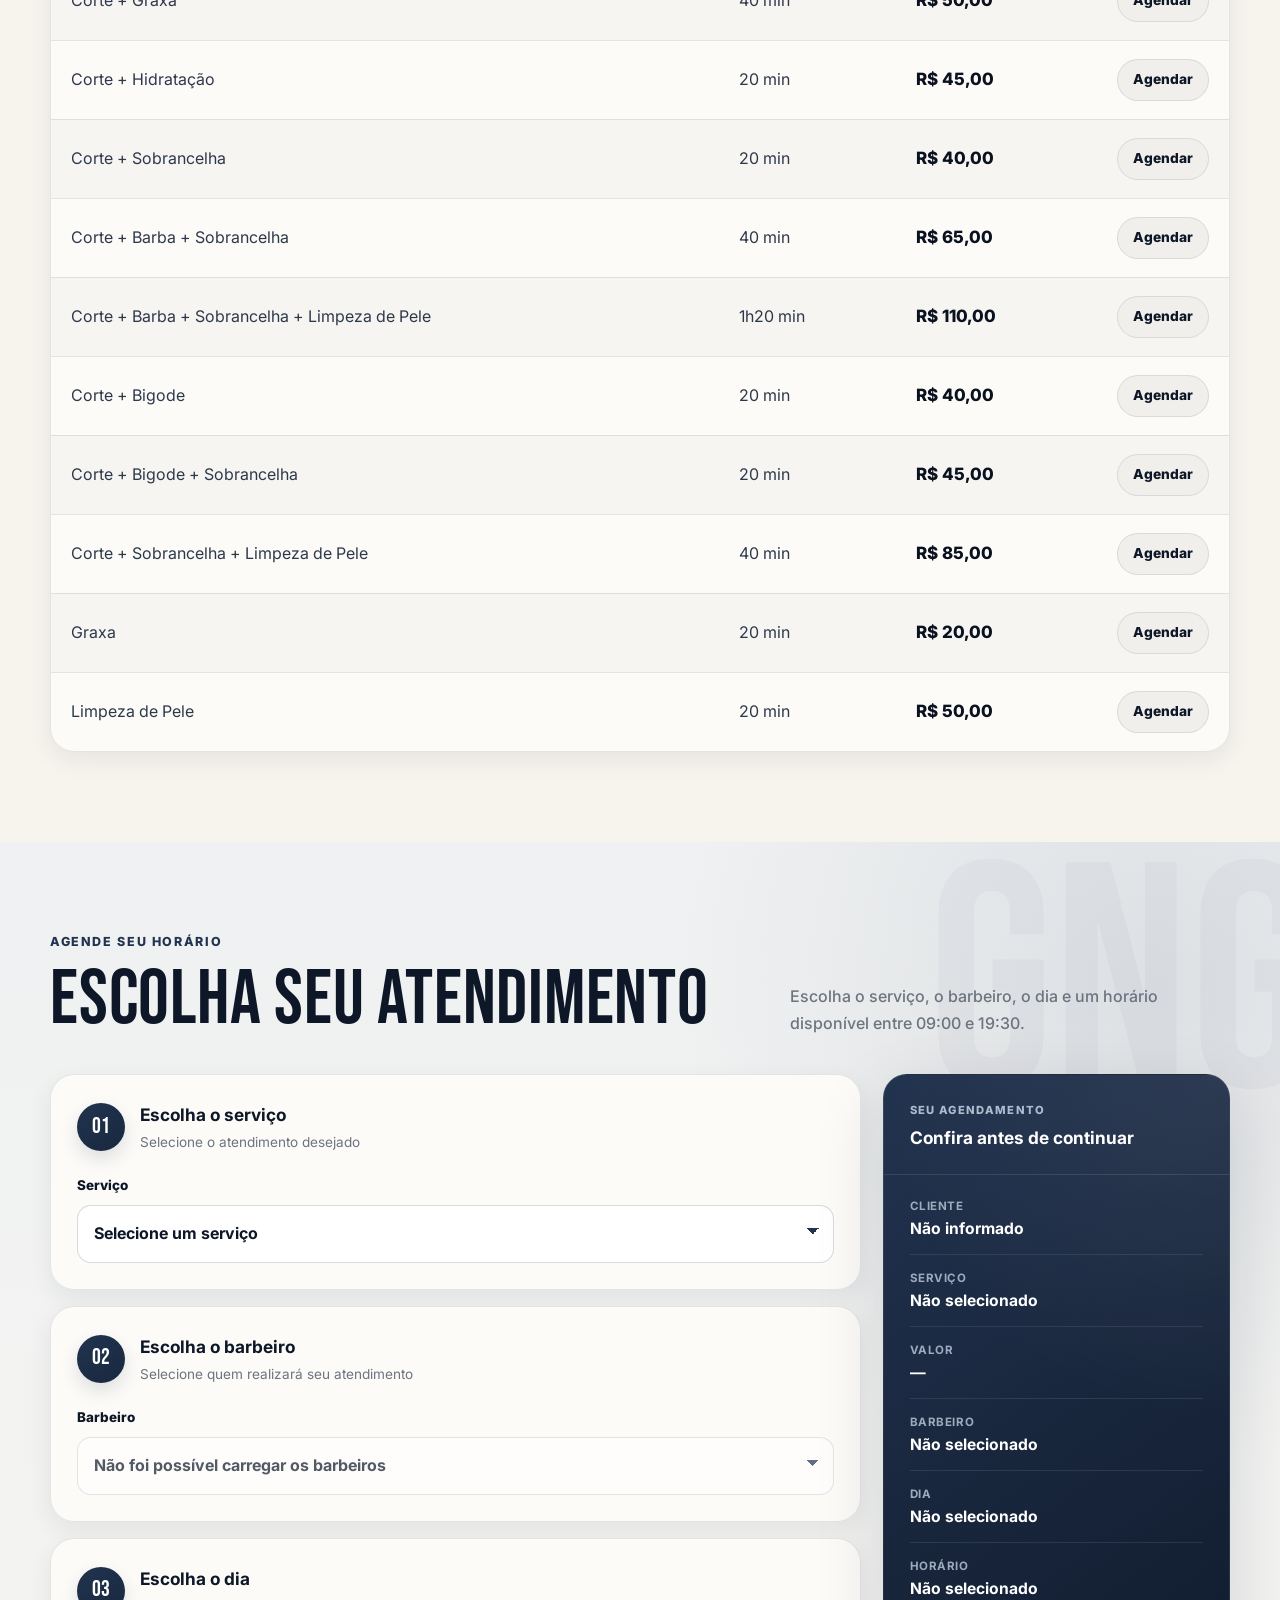
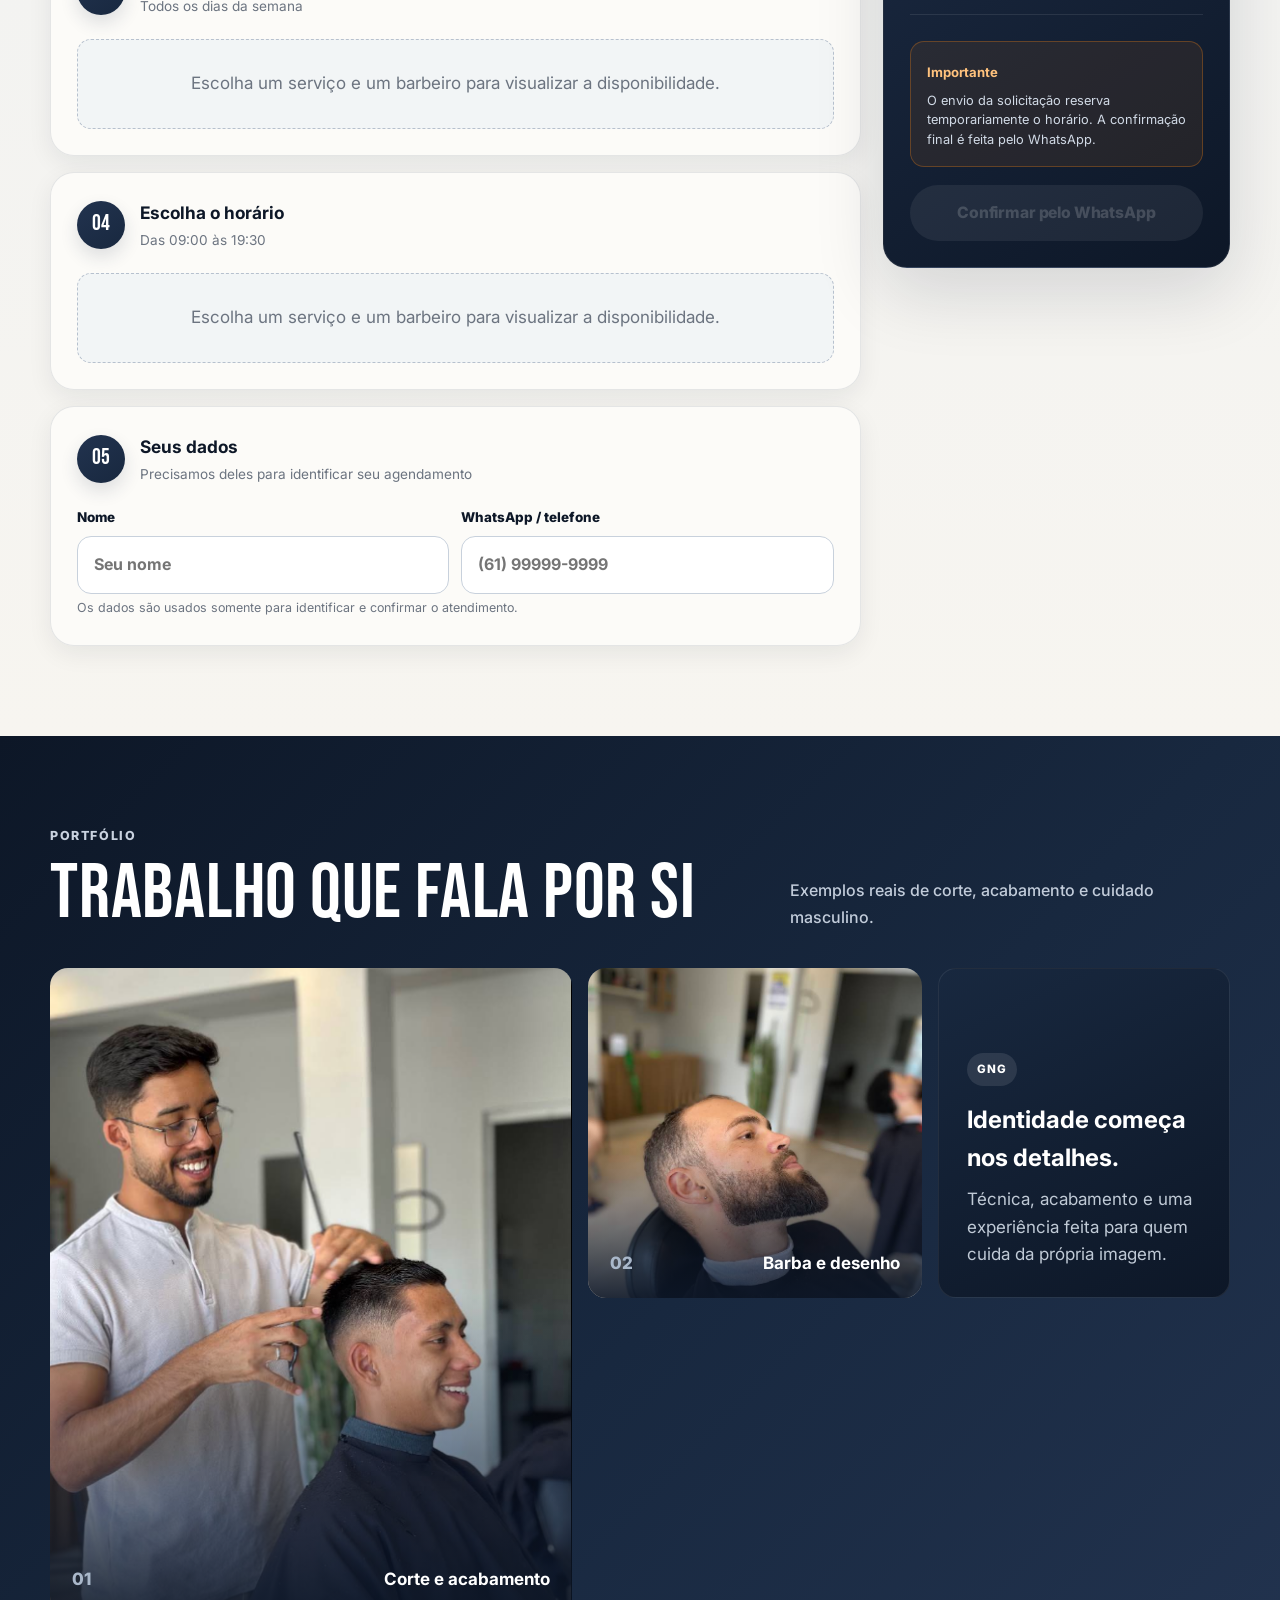
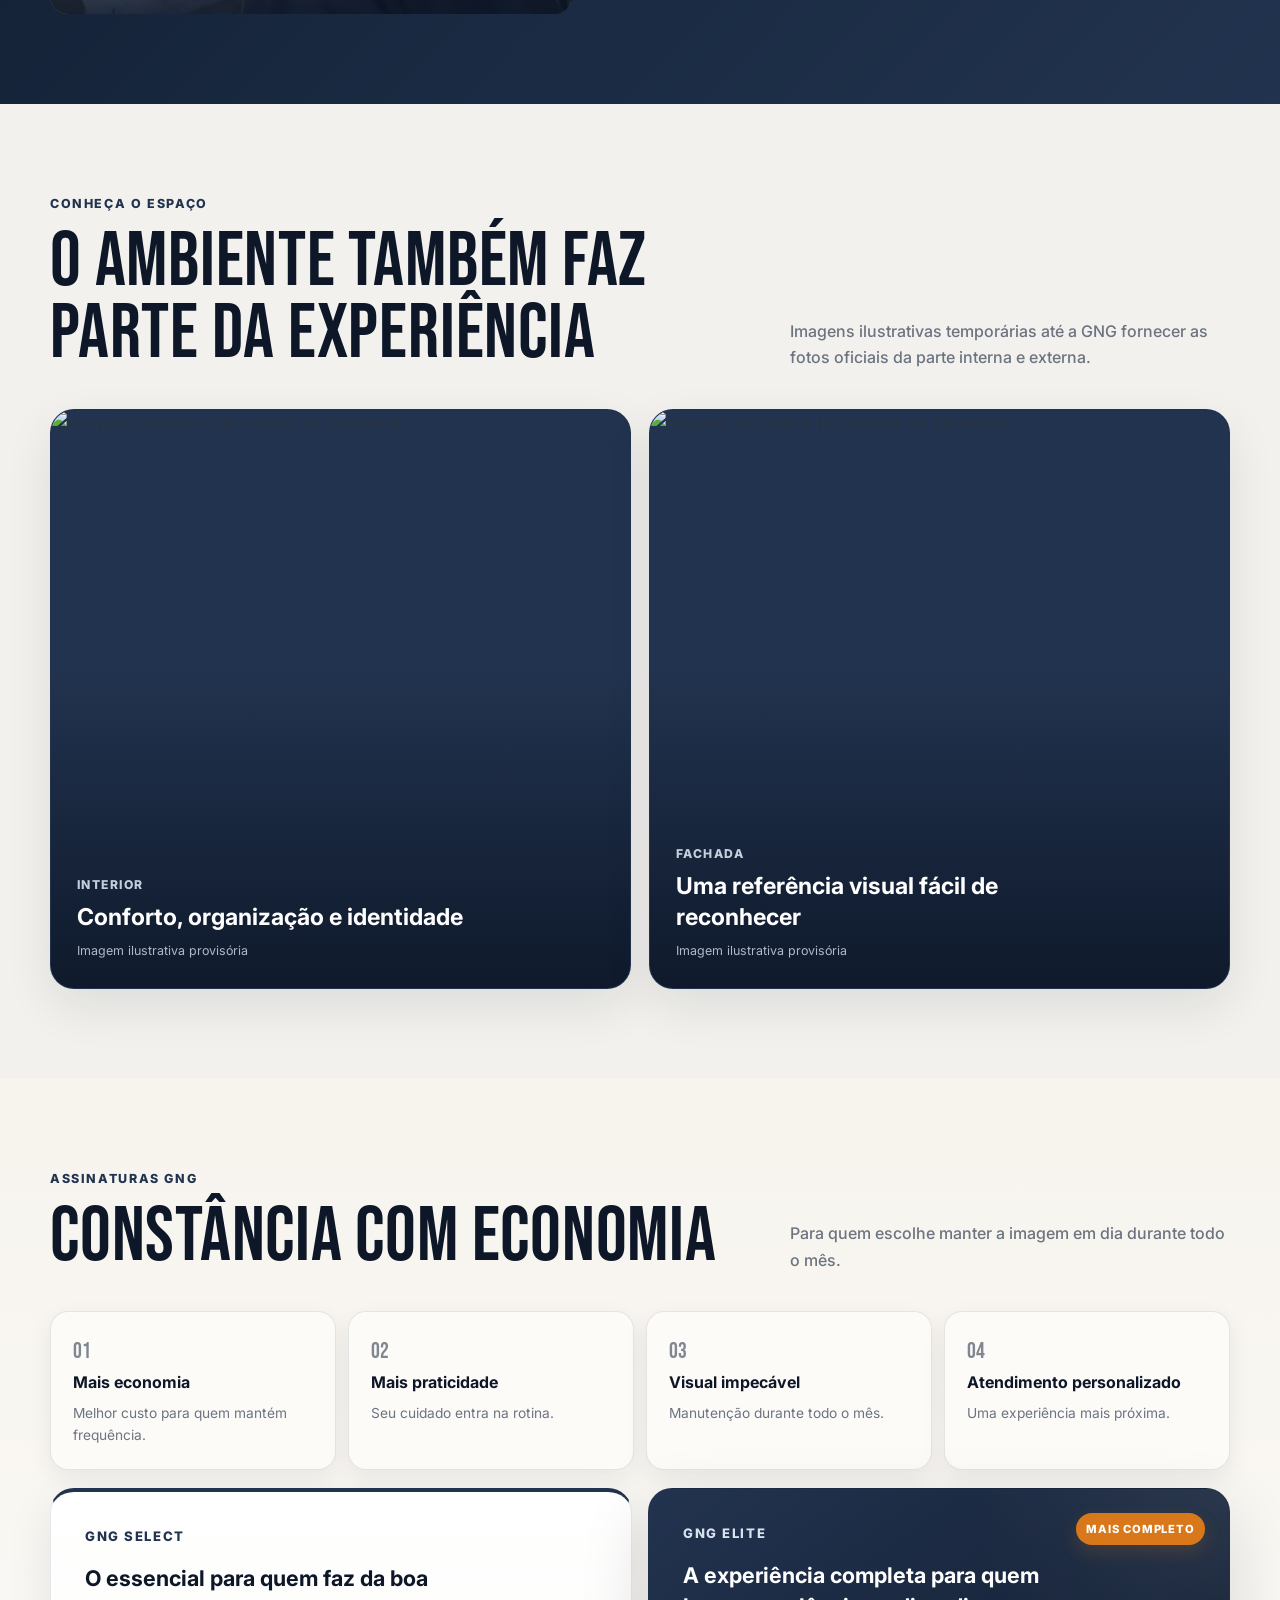
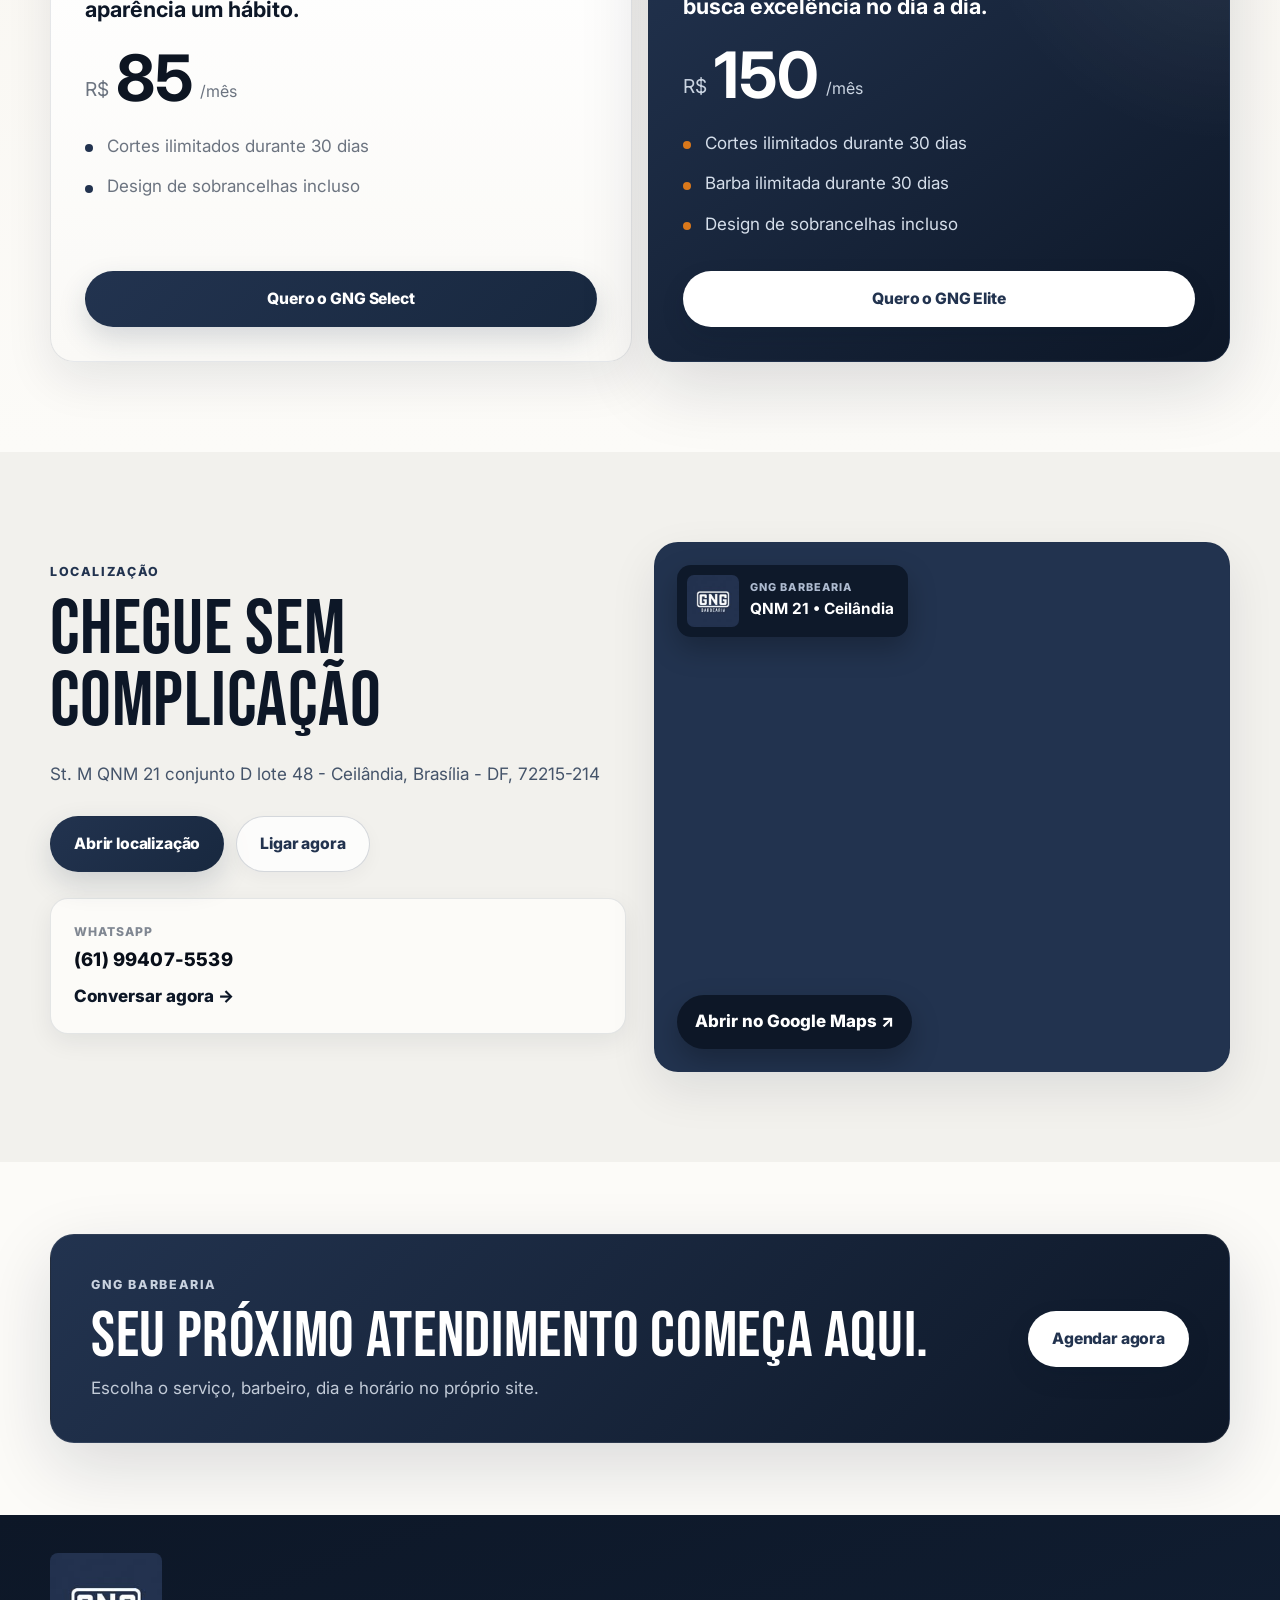
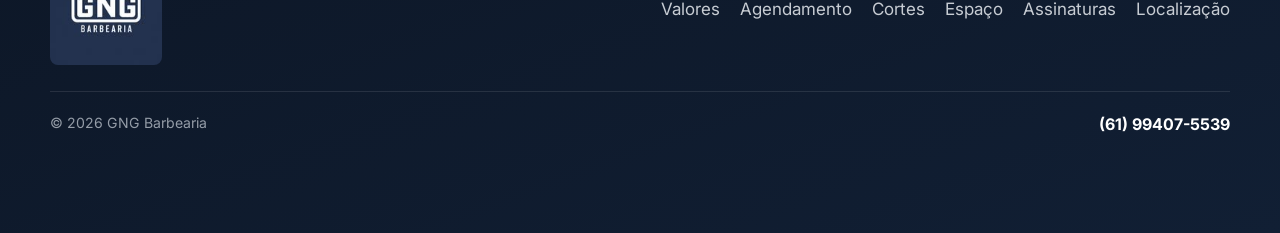
==== commit a03e58b1: "Update index.html" ====
--- a/index.html
+++ b/index.html
@@ -55,9 +55,9 @@
   >
 
   <link
-    rel="stylesheet"
-    href="style.css?v=8.1"
-  >
+  rel="stylesheet"
+  href="style.css?v=9.0"
+>
 </head>
 
 <body>
--- a/style.css
+++ b/style.css
@@ -1,21 +1,29 @@
 :root {
   --navy: #22334f;
-  --navy-dark: #17243a;
-  --navy-deep: #0d1728;
-  --navy-light: #354b6e;
-  --steel: #7f8ea5;
-  --steel-light: #dfe5ed;
-  --bone: #f4f1eb;
-  --ice: #edf1f5;
+  --navy-dark: #18283f;
+  --navy-deep: #0d1727;
+  --navy-light: #40536f;
+  --steel: #808792;
+  --steel-light: #e7e7e4;
+  --bone: #f7f4ee;
+  --ice: #f0f1f2;
   --white: #ffffff;
-  --ink: #101827;
-  --text: #253147;
-  --muted: #59677a;
-  --orange: #d97717;
-  --orange-soft: #fff1e3;
-  --success: #1f6f54;
-  --line: rgba(34, 51, 79, 0.15);
-  --shadow: 0 18px 50px rgba(13, 23, 40, 0.12);
+  --surface: #fcfbf8;
+  --surface-soft: #f2f1ed;
+  --ink: #0d1522;
+  --text: #293445;
+  --muted: #6c7480;
+  --orange: #d9781b;
+  --orange-soft: #fff3e8;
+  --success: #216b52;
+  --line: rgba(34, 51, 79, 0.11);
+  --line-strong: rgba(34, 51, 79, 0.18);
+  --shadow-soft: 0 8px 24px rgba(12, 22, 39, 0.07);
+  --shadow: 0 18px 48px rgba(12, 22, 39, 0.09);
+  --shadow-premium: 0 24px 70px rgba(12, 22, 39, 0.14);
+  --radius-sm: 12px;
+  --radius-md: 18px;
+  --radius-lg: 24px;
   --container: 1180px;
 }
 
@@ -30,16 +38,23 @@
 body {
   margin: 0;
   min-width: 320px;
+  overflow-x: hidden;
   background: var(--bone);
   color: var(--text);
   font-family: "Inter", Arial, sans-serif;
   font-size: 17px;
-  line-height: 1.65;
+  line-height: 1.62;
   -webkit-font-smoothing: antialiased;
+  text-rendering: optimizeLegibility;
 }
 
 body.menu-open {
   overflow: hidden;
+}
+
+::selection {
+  background: var(--navy);
+  color: var(--white);
 }
 
 a {
@@ -61,7 +76,8 @@
 
 button,
 a,
-select {
+select,
+input {
   -webkit-tap-highlight-color: transparent;
 }
 
@@ -108,10 +124,11 @@
   position: sticky;
   top: 0;
   z-index: 1000;
-  border-bottom: 1px solid var(--line);
-  background: rgba(244, 241, 235, 0.95);
-  -webkit-backdrop-filter: blur(16px);
-  backdrop-filter: blur(16px);
+  border-bottom: 1px solid rgba(34, 51, 79, 0.09);
+  background: rgba(247, 244, 238, 0.94);
+  box-shadow: 0 4px 22px rgba(12, 22, 39, 0.035);
+  -webkit-backdrop-filter: blur(18px);
+  backdrop-filter: blur(18px);
 }
 
 .header-inner {
@@ -130,10 +147,11 @@
 .brand img {
   width: 98px;
   height: 78px;
-  object-fit: cover;
+  object-fit: contain;
   object-position: center;
-  border-radius: 8px;
-  box-shadow: 0 8px 25px rgba(13, 23, 40, 0.12);
+  border-radius: 10px;
+  background: var(--navy);
+  box-shadow: 0 8px 24px rgba(12, 22, 39, 0.12);
 }
 
 .main-nav {
@@ -143,13 +161,16 @@
 }
 
 .main-nav a {
-  color: #40506a;
+  color: #566173;
   font-size: 0.92rem;
   font-weight: 700;
+  transition:
+    color 0.18s ease,
+    background 0.18s ease;
 }
 
 .main-nav a:hover {
-  color: var(--navy);
+  color: var(--navy-deep);
 }
 
 .main-nav .nav-cta {
@@ -159,8 +180,9 @@
   align-items: center;
   justify-content: center;
   border-radius: 999px;
-  background: var(--navy);
+  background: linear-gradient(135deg, var(--navy), var(--navy-dark));
   color: var(--white);
+  box-shadow: 0 10px 24px rgba(34, 51, 79, 0.15);
 }
 
 .menu-toggle {
@@ -168,8 +190,9 @@
   width: 50px;
   height: 50px;
   border: 1px solid var(--line);
-  border-radius: 12px;
-  background: var(--white);
+  border-radius: var(--radius-sm);
+  background: var(--surface);
+  box-shadow: 0 6px 18px rgba(12, 22, 39, 0.05);
   align-items: center;
   justify-content: center;
   flex-direction: column;
@@ -200,14 +223,14 @@
   background:
     radial-gradient(
       circle at 88% 10%,
-      rgba(34, 51, 79, 0.08),
-      transparent 26rem
+      rgba(34, 51, 79, 0.07),
+      transparent 27rem
     ),
     linear-gradient(
       135deg,
       var(--bone) 0%,
-      #f8f6f2 46%,
-      #e9edf3 100%
+      var(--surface) 48%,
+      #edf0f2 100%
     );
 }
 
@@ -221,9 +244,9 @@
 .eyebrow {
   margin: 0 0 12px;
   color: var(--navy);
-  font-size: 0.8rem;
+  font-size: 0.78rem;
   font-weight: 800;
-  letter-spacing: 0.15em;
+  letter-spacing: 0.13em;
 }
 
 .eyebrow-light {
@@ -256,7 +279,8 @@
   max-width: 56ch;
   margin: 24px 0 0;
   color: var(--muted);
-  font-size: 1.1rem;
+  font-size: 1.08rem;
+  font-weight: 500;
 }
 
 .hero-actions,
@@ -273,15 +297,17 @@
   display: inline-flex;
   align-items: center;
   justify-content: center;
-  border: 2px solid transparent;
+  border: 1px solid transparent;
   border-radius: 999px;
-  font-size: 1rem;
+  font-size: 0.98rem;
   font-weight: 800;
+  letter-spacing: -0.01em;
   text-align: center;
   transition:
     transform 0.18s ease,
     background 0.18s ease,
     border-color 0.18s ease,
+    box-shadow 0.18s ease,
     opacity 0.18s ease;
 }
 
@@ -299,24 +325,33 @@
 }
 
 .btn-primary {
-  background: var(--navy);
+  background: linear-gradient(135deg, var(--navy), var(--navy-dark));
   color: var(--white);
-  box-shadow: 0 14px 30px rgba(34, 51, 79, 0.18);
+  box-shadow: 0 12px 28px rgba(34, 51, 79, 0.17);
 }
 
 .btn-primary:hover {
-  background: var(--navy-deep);
+  background: linear-gradient(135deg, var(--navy-dark), var(--navy-deep));
+  box-shadow: 0 15px 34px rgba(34, 51, 79, 0.22);
 }
 
 .btn-secondary {
-  border-color: #c6ced9;
+  border-color: var(--line-strong);
+  background: rgba(255, 255, 255, 0.74);
+  color: var(--navy);
+  box-shadow: 0 6px 18px rgba(12, 22, 39, 0.04);
+}
+
+.btn-secondary:hover {
+  border-color: rgba(34, 51, 79, 0.28);
+  background: var(--white);
+}
+
+.btn-light {
+  border-color: rgba(255, 255, 255, 0.2);
   background: var(--white);
   color: var(--navy);
-}
-
-.btn-light {
-  background: var(--white);
-  color: var(--navy);
+  box-shadow: 0 10px 24px rgba(12, 22, 39, 0.12);
 }
 
 .btn:disabled {
@@ -339,8 +374,9 @@
 .quick-info div {
   padding: 18px;
   border: 1px solid var(--line);
-  border-radius: 15px;
-  background: rgba(255, 255, 255, 0.85);
+  border-radius: var(--radius-md);
+  background: rgba(252, 251, 248, 0.92);
+  box-shadow: var(--shadow-soft);
 }
 
 .quick-info span {
@@ -374,8 +410,8 @@
 .photo-card {
   margin: 0;
   overflow: hidden;
-  border-radius: 24px;
-  box-shadow: var(--shadow);
+  border-radius: var(--radius-lg);
+  box-shadow: var(--shadow-premium);
 }
 
 .photo-card img {
@@ -408,10 +444,16 @@
   display: flex;
   flex-direction: column;
   justify-content: space-between;
-  border-radius: 22px;
-  background: linear-gradient(145deg, var(--navy), var(--navy-deep));
+  border: 1px solid rgba(255, 255, 255, 0.08);
+  border-radius: var(--radius-lg);
+  background:
+    linear-gradient(
+      145deg,
+      var(--navy) 0%,
+      var(--navy-deep) 100%
+    );
   color: var(--white);
-  box-shadow: var(--shadow);
+  box-shadow: var(--shadow-premium);
 }
 
 .hero-brand-card img {
@@ -436,9 +478,9 @@
   grid-template-columns: repeat(4, minmax(0, 1fr));
   overflow: hidden;
   border: 1px solid var(--line);
-  border-radius: 17px;
-  background: var(--white);
-  box-shadow: var(--shadow);
+  border-radius: var(--radius-md);
+  background: var(--surface);
+  box-shadow: var(--shadow-soft);
 }
 
 .trust-grid div {
@@ -471,6 +513,38 @@
   font-size: 0.86rem;
 }
 
+@media (hover: hover) {
+  .quick-info div,
+  .trust-grid div,
+  .benefits div,
+  .plan-card,
+  .booking-step,
+  .contact-panel {
+    transition:
+      transform 0.2s ease,
+      box-shadow 0.2s ease,
+      border-color 0.2s ease;
+  }
+
+  .quick-info div:hover,
+  .trust-grid div:hover,
+  .benefits div:hover,
+  .contact-panel:hover {
+    transform: translateY(-2px);
+    border-color: rgba(34, 51, 79, 0.17);
+    box-shadow: var(--shadow);
+  }
+
+  .plan-card:hover {
+    transform: translateY(-3px);
+  }
+
+  .booking-step:hover {
+    border-color: rgba(34, 51, 79, 0.16);
+    box-shadow: var(--shadow);
+  }
+}
+
 .section {
   padding: 90px 0;
   scroll-margin-top: 100px;
@@ -493,15 +567,17 @@
 .section-head > p {
   margin: 0;
   color: var(--muted);
-  font-size: 1.02rem;
+  font-size: 1rem;
+  font-weight: 500;
+  line-height: 1.65;
 }
 
 .price-table-shell {
   overflow: hidden;
   border: 1px solid var(--line);
-  border-radius: 20px;
-  background: var(--white);
-  box-shadow: var(--shadow);
+  border-radius: var(--radius-lg);
+  background: var(--surface);
+  box-shadow: var(--shadow-soft);
 }
 
 .price-table {
@@ -527,7 +603,7 @@
 }
 
 .price-table tbody tr:nth-child(even) {
-  background: #f1f3f6;
+  background: #f6f5f2;
 }
 
 .price-table tbody tr + tr td {
@@ -556,14 +632,20 @@
   display: inline-flex;
   align-items: center;
   justify-content: center;
+  border: 1px solid var(--line);
   border-radius: 999px;
-  background: var(--steel-light);
+  background: #f0efeb;
   color: var(--navy-deep);
-  font-size: 0.88rem;
+  font-size: 0.86rem;
   font-weight: 800;
+  transition:
+    background 0.18s ease,
+    color 0.18s ease,
+    border-color 0.18s ease;
 }
 
 .table-action a:hover {
+  border-color: var(--navy);
   background: var(--navy);
   color: var(--white);
 }
@@ -574,13 +656,13 @@
   background:
     radial-gradient(
       circle at 90% 10%,
-      rgba(53, 75, 110, 0.13),
-      transparent 28rem
+      rgba(34, 51, 79, 0.09),
+      transparent 30rem
     ),
     linear-gradient(
       180deg,
-      #e9edf2 0%,
-      #f3f4f5 100%
+      #eff1f2 0%,
+      #f7f5f0 100%
     );
 }
 
@@ -618,9 +700,9 @@
 .booking-step {
   padding: 26px;
   border: 1px solid var(--line);
-  border-radius: 22px;
-  background: rgba(255, 255, 255, 0.93);
-  box-shadow: var(--shadow);
+  border-radius: var(--radius-lg);
+  background: rgba(252, 251, 248, 0.96);
+  box-shadow: var(--shadow-soft);
 }
 
 .booking-step-heading {
@@ -637,13 +719,15 @@
   display: grid;
   place-items: center;
   border-radius: 50%;
-  background: var(--navy);
+  background: linear-gradient(145deg, var(--navy), var(--navy-dark));
   color: var(--white);
+  box-shadow: 0 8px 18px rgba(34, 51, 79, 0.14);
   font-family: "Bebas Neue", sans-serif;
   font-size: 1.35rem;
 }
 
 .booking-step-heading div {
+  min-width: 0;
   display: grid;
 }
 
@@ -670,7 +754,7 @@
   width: 100%;
   min-height: 58px;
   padding: 0 48px 0 16px;
-  border: 1px solid #c8d1dc;
+  border: 1px solid var(--line-strong);
   border-radius: 14px;
   background:
     linear-gradient(45deg, transparent 50%, var(--navy) 50%)
@@ -681,6 +765,7 @@
       calc(50% - 3px) / 6px 6px no-repeat,
     var(--white);
   color: var(--navy-deep);
+  box-shadow: inset 0 1px 0 rgba(255, 255, 255, 0.75);
   font-size: 1rem;
   font-weight: 700;
   appearance: none;
@@ -688,6 +773,46 @@
 
 .booking-select:hover {
   border-color: #9eabba;
+}
+
+.booking-customer-grid {
+  display: grid;
+  grid-template-columns: repeat(2, minmax(0, 1fr));
+  gap: 12px;
+}
+
+.booking-customer-field {
+  display: grid;
+  gap: 8px;
+}
+
+.booking-customer-field label {
+  color: var(--navy-deep);
+  font-size: 0.84rem;
+  font-weight: 800;
+}
+
+.booking-input {
+  width: 100%;
+  min-height: 58px;
+  padding: 0 16px;
+  border: 1px solid var(--line-strong);
+  border-radius: 14px;
+  background: var(--white);
+  color: var(--navy-deep);
+  box-shadow: inset 0 1px 0 rgba(255, 255, 255, 0.75);
+  font-size: 1rem;
+  font-weight: 700;
+}
+
+.booking-input:focus-visible {
+  border-color: var(--navy);
+}
+
+.booking-field-hint {
+  margin: 4px 0 0;
+  color: var(--muted);
+  font-size: 0.78rem;
 }
 
 .booking-days {
@@ -703,18 +828,20 @@
   align-items: center;
   justify-content: center;
   flex-direction: column;
-  border: 1px solid #cfd6df;
+  border: 1px solid var(--line-strong);
   border-radius: 14px;
   background: var(--white);
   color: var(--navy-deep);
+  box-shadow: 0 4px 12px rgba(12, 22, 39, 0.035);
   transition:
     background 0.18s ease,
     color 0.18s ease,
     border-color 0.18s ease,
-    transform 0.18s ease;
-}
-
-.booking-day:hover {
+    transform 0.18s ease,
+    box-shadow 0.18s ease;
+}
+
+.booking-day:hover:not(:disabled) {
   border-color: var(--navy);
   transform: translateY(-1px);
 }
@@ -741,9 +868,9 @@
 
 .booking-day.is-selected {
   border-color: var(--navy);
-  background: var(--navy);
+  background: linear-gradient(145deg, var(--navy), var(--navy-dark));
   color: var(--white);
-  box-shadow: 0 10px 22px rgba(34, 51, 79, 0.2);
+  box-shadow: 0 10px 24px rgba(34, 51, 79, 0.2);
 }
 
 .booking-day.is-selected span,
@@ -761,6 +888,16 @@
 
 .booking-day.is-selected.is-today::after {
   color: #ffb46c;
+}
+
+.booking-day.is-disabled,
+.booking-day:disabled {
+  opacity: 0.48;
+  cursor: not-allowed;
+  background: #e5e8ec;
+  border-color: #d5d9df;
+  box-shadow: none;
+  transform: none;
 }
 
 .booking-times {
@@ -779,10 +916,11 @@
   justify-content: center;
   gap: 3px;
   overflow: hidden;
-  border: 1px solid #cfd6df;
+  border: 1px solid var(--line-strong);
   border-radius: 12px;
   background: var(--white);
   color: var(--navy-deep);
+  box-shadow: 0 4px 12px rgba(12, 22, 39, 0.03);
   font-size: 0.94rem;
   font-weight: 800;
   line-height: 1.1;
@@ -802,9 +940,9 @@
 
 .booking-time.is-selected {
   border-color: var(--navy);
-  background: var(--navy);
+  background: linear-gradient(145deg, var(--navy), var(--navy-dark));
   color: var(--white);
-  box-shadow: 0 10px 22px rgba(34, 51, 79, 0.15);
+  box-shadow: 0 9px 22px rgba(34, 51, 79, 0.16);
 }
 
 .booking-time.is-disabled,
@@ -817,7 +955,6 @@
 }
 
 .booking-time.is-occupied {
-  min-height: 58px;
   border-color: #d9dee6;
   background:
     linear-gradient(
@@ -833,42 +970,27 @@
     inset 0 0 18px rgba(34, 51, 79, 0.06);
 }
 
-.booking-time.is-occupied::after {
-  content: "";
-  position: absolute;
-  inset: 0;
-  background: rgba(255, 255, 255, 0.12);
-  pointer-events: none;
-}
-
-.booking-time.is-occupied .booking-time-value,
-.booking-time.is-occupied .booking-time-status {
+.booking-time-value {
   position: relative;
   z-index: 2;
-}
-
-.booking-time.is-occupied .booking-time-value {
-  display: block;
   color: #7e8998;
-  font-size: 0.9rem;
-  font-weight: 800;
-  line-height: 1;
   text-decoration: line-through;
   text-decoration-thickness: 2px;
-  text-decoration-color: #7e8998;
-  opacity: 0.64;
-}
-
-.booking-time.is-occupied .booking-time-status {
-  display: block;
-  margin-top: 2px;
+  opacity: 0.66;
+}
+
+.booking-time-status {
+  position: relative;
+  z-index: 2;
+  display: inline-flex;
+  align-items: center;
+  justify-content: center;
   color: #687585;
   background: transparent;
-  font-size: 0.78rem;
+  font-size: 0.8rem;
   font-weight: 900;
   line-height: 1;
   text-decoration: none;
-  opacity: 0.95;
 }
 
 .booking-empty {
@@ -888,10 +1010,17 @@
   position: sticky;
   top: 112px;
   overflow: hidden;
-  border-radius: 22px;
-  background: linear-gradient(145deg, var(--navy), var(--navy-deep));
+  border: 1px solid rgba(255, 255, 255, 0.08);
+  border-radius: var(--radius-lg);
+  background:
+    radial-gradient(
+      circle at 100% 0%,
+      rgba(255, 255, 255, 0.07),
+      transparent 40%
+    ),
+    linear-gradient(145deg, var(--navy), var(--navy-deep));
   color: var(--white);
-  box-shadow: 0 24px 60px rgba(13, 23, 40, 0.22);
+  box-shadow: var(--shadow-premium);
 }
 
 .booking-summary-top {
@@ -976,8 +1105,22 @@
   color: rgba(255, 255, 255, 0.45);
 }
 
+.mobile-step-selection {
+  display: none;
+}
+
+.mobile-app-nav {
+  display: none;
+}
+
 .section-navy {
-  background: linear-gradient(135deg, var(--navy-deep), var(--navy));
+  background:
+    linear-gradient(
+      135deg,
+      var(--navy-deep) 0%,
+      var(--navy-dark) 55%,
+      var(--navy) 100%
+    );
   color: var(--white);
 }
 
@@ -1000,7 +1143,7 @@
 .portfolio-note {
   margin: 0;
   overflow: hidden;
-  border-radius: 20px;
+  border-radius: var(--radius-md);
 }
 
 .portfolio-large {
@@ -1056,7 +1199,12 @@
   flex-direction: column;
   justify-content: flex-end;
   border: 1px solid rgba(255, 255, 255, 0.08);
-  background: var(--navy-dark);
+  background:
+    linear-gradient(
+      155deg,
+      var(--navy-dark),
+      var(--navy-deep)
+    );
 }
 
 .portfolio-note h3 {
@@ -1082,7 +1230,7 @@
 }
 
 .space-section {
-  background: var(--ice);
+  background: var(--surface-soft);
 }
 
 .space-grid {
@@ -1096,7 +1244,8 @@
   height: 580px;
   margin: 0;
   overflow: hidden;
-  border-radius: 22px;
+  border: 1px solid var(--line);
+  border-radius: var(--radius-lg);
   background: var(--navy);
   box-shadow: var(--shadow);
 }
@@ -1157,7 +1306,12 @@
 }
 
 .memberships-section {
-  background: var(--bone);
+  background:
+    linear-gradient(
+      180deg,
+      var(--bone) 0%,
+      var(--surface) 100%
+    );
 }
 
 .benefits {
@@ -1170,8 +1324,9 @@
 .benefits div {
   padding: 22px;
   border: 1px solid var(--line);
-  border-radius: 17px;
-  background: var(--white);
+  border-radius: var(--radius-md);
+  background: var(--surface);
+  box-shadow: var(--shadow-soft);
 }
 
 .benefits span {
@@ -1205,14 +1360,35 @@
   display: flex;
   flex-direction: column;
   border: 1px solid var(--line);
-  border-radius: 22px;
-  background: var(--white);
+  border-radius: var(--radius-lg);
+  background:
+    linear-gradient(
+      180deg,
+      var(--white) 0%,
+      #faf9f6 100%
+    );
   box-shadow: var(--shadow);
 }
 
+.plan-card:not(.plan-featured) {
+  border-top: 4px solid var(--navy);
+}
+
 .plan-featured {
-  background: linear-gradient(145deg, var(--navy), var(--navy-deep));
+  border-color: rgba(34, 51, 79, 0.45);
+  background:
+    radial-gradient(
+      circle at 100% 0%,
+      rgba(255, 255, 255, 0.08),
+      transparent 34%
+    ),
+    linear-gradient(
+      145deg,
+      var(--navy) 0%,
+      var(--navy-deep) 100%
+    );
   color: var(--white);
+  box-shadow: var(--shadow-premium);
 }
 
 .featured-label {
@@ -1223,6 +1399,7 @@
   border-radius: 999px;
   background: var(--orange);
   color: var(--white);
+  box-shadow: 0 7px 18px rgba(217, 120, 27, 0.18);
   font-size: 0.7rem;
   font-weight: 800;
   letter-spacing: 0.08em;
@@ -1321,7 +1498,7 @@
 }
 
 .location-section {
-  background: #e9edf2;
+  background: var(--surface-soft);
 }
 
 .location-layout {
@@ -1351,8 +1528,9 @@
   padding: 23px;
   display: grid;
   border: 1px solid var(--line);
-  border-radius: 17px;
-  background: var(--white);
+  border-radius: var(--radius-md);
+  background: var(--surface);
+  box-shadow: var(--shadow-soft);
 }
 
 .contact-panel span {
@@ -1376,7 +1554,8 @@
   position: relative;
   min-height: 530px;
   overflow: hidden;
-  border-radius: 24px;
+  border: 1px solid var(--line);
+  border-radius: var(--radius-lg);
   background: var(--navy);
   box-shadow: var(--shadow);
 }
@@ -1442,7 +1621,7 @@
 
 .final-cta {
   padding: 72px 0;
-  background: var(--bone);
+  background: var(--surface);
 }
 
 .final-cta-inner {
@@ -1451,9 +1630,16 @@
   align-items: center;
   justify-content: space-between;
   gap: 30px;
-  border-radius: 24px;
-  background: linear-gradient(135deg, var(--navy), var(--navy-deep));
+  border: 1px solid rgba(255, 255, 255, 0.08);
+  border-radius: var(--radius-lg);
+  background:
+    linear-gradient(
+      135deg,
+      var(--navy) 0%,
+      var(--navy-deep) 100%
+    );
   color: var(--white);
+  box-shadow: var(--shadow-premium);
 }
 
 .final-cta h2 {
@@ -1468,7 +1654,12 @@
 
 .site-footer {
   padding: 38px 0 95px;
-  background: var(--navy-deep);
+  background:
+    linear-gradient(
+      160deg,
+      var(--navy-deep) 0%,
+      #111f34 100%
+    );
   color: var(--white);
 }
 
@@ -1490,7 +1681,15 @@
   display: flex;
   flex-wrap: wrap;
   gap: 20px;
-  color: #c6cfdb;
+  color: #c7ccd3;
+}
+
+.footer-links a {
+  transition: color 0.18s ease;
+}
+
+.footer-links a:hover {
+  color: var(--white);
 }
 
 .footer-bottom {
@@ -1498,7 +1697,7 @@
   display: flex;
   justify-content: space-between;
   gap: 20px;
-  color: #8d99aa;
+  color: #949ca7;
   font-size: 0.88rem;
 }
 
@@ -1508,7 +1707,7 @@
 }
 
 .mobile-booking {
-  display: none;
+  display: none !important;
 }
 
 @media (max-width: 1120px) {
@@ -1579,10 +1778,6 @@
 }
 
 @media (max-width: 860px) {
-  body {
-    font-size: 17px;
-  }
-
   .menu-toggle {
     display: flex;
   }
@@ -1640,106 +1835,131 @@
 }
 
 @media (max-width: 680px) {
+  html {
+    scroll-padding-top: 72px;
+  }
+
   body {
-    font-size: 16px;
-    line-height: 1.5;
-    padding-bottom: 74px;
+    font-size: 15px;
+    line-height: 1.45;
+    padding-bottom:
+      calc(
+        88px +
+        env(safe-area-inset-bottom, 0px)
+      );
+  }
+
+  main > section {
+    content-visibility: auto;
+    contain-intrinsic-size: 700px;
+  }
+
+  .hero,
+  .trust-strip,
+  #servicos {
+    content-visibility: visible;
   }
 
   .container {
-    width: min(calc(100% - 24px), var(--container));
+    width: min(calc(100% - 22px), var(--container));
   }
 
   .site-header {
-    background: rgba(244, 241, 235, 0.97);
+    background: rgba(247, 244, 238, 0.97);
   }
 
   .header-inner {
-    min-height: 64px;
+    min-height: 62px;
     gap: 12px;
   }
 
   .brand {
-    width: 54px;
+    width: 50px;
   }
 
   .brand img {
-    width: 54px;
-    height: 54px;
+    width: 50px;
+    height: 50px;
     object-fit: contain;
-    border-radius: 8px;
+    border-radius: 7px;
     box-shadow: none;
   }
 
   .menu-toggle {
-    width: 44px;
-    height: 44px;
-    border-radius: 11px;
+    width: 42px;
+    height: 42px;
+    border-radius: 10px;
   }
 
   .menu-toggle span {
-    width: 20px;
+    width: 19px;
   }
 
   .main-nav {
     top: calc(100% + 5px);
-    left: 12px;
-    right: 12px;
-    max-height: calc(100vh - 82px);
+    left: 11px;
+    right: 11px;
+    max-height: calc(100dvh - 78px);
+    padding: 8px;
+    border-radius: 14px;
+  }
+
+  .main-nav a {
+    min-height: 43px;
+    padding: 9px 12px;
+    font-size: 0.86rem;
   }
 
   .hero {
-    padding: 28px 0 28px;
+    padding: 24px 0 22px;
   }
 
   .hero-grid {
-    gap: 22px;
-  }
-
-  .hero-content {
-    min-width: 0;
+    gap: 17px;
   }
 
   .hero .eyebrow {
-    margin-bottom: 8px;
-    font-size: 0.68rem;
-    letter-spacing: 0.12em;
+    margin-bottom: 7px;
+    font-size: 0.63rem;
+    letter-spacing: 0.11em;
   }
 
   .hero h1 {
-    max-width: 8.6ch;
-    font-size: clamp(3.15rem, 15.8vw, 4.5rem);
-    line-height: 0.9;
+    max-width: 8.5ch;
+    font-size: clamp(3rem, 14.5vw, 4.2rem);
+    line-height: 0.89;
   }
 
   .hero-lead {
+    max-width: 38ch;
+    margin-top: 11px;
+    font-size: 0.86rem;
+    line-height: 1.45;
+  }
+
+  .hero-actions {
+    margin-top: 15px;
+    display: grid;
+    grid-template-columns: 1.18fr 0.82fr;
+    gap: 7px;
+  }
+
+  .hero-actions .btn {
+    min-height: 45px;
+    padding: 0 10px;
+    font-size: 0.78rem;
+  }
+
+  .quick-info {
     margin-top: 14px;
-    font-size: 0.94rem;
-    line-height: 1.52;
-  }
-
-  .hero-actions {
-    margin-top: 18px;
-    display: grid;
-    grid-template-columns: 1.2fr 0.8fr;
-    gap: 8px;
-  }
-
-  .hero-actions .btn {
-    width: 100%;
-    min-height: 48px;
-    padding: 0 14px;
-    font-size: 0.88rem;
-  }
-
-  .quick-info {
-    margin-top: 18px;
     display: flex;
-    gap: 8px;
+    gap: 7px;
     overflow-x: auto;
-    padding: 0 0 5px;
+    padding-bottom: 3px;
+    overscroll-behavior-x: contain;
     scroll-snap-type: x proximity;
     scrollbar-width: none;
+    -webkit-overflow-scrolling: touch;
   }
 
   .quick-info::-webkit-scrollbar {
@@ -1747,36 +1967,36 @@
   }
 
   .quick-info div {
-    min-width: 170px;
-    padding: 12px 13px;
+    min-width: 145px;
+    padding: 9px 11px;
     flex: 0 0 auto;
-    border-radius: 12px;
+    border-radius: 11px;
     scroll-snap-align: start;
   }
 
   .quick-info span {
-    font-size: 0.64rem;
+    font-size: 0.57rem;
   }
 
   .quick-info strong {
-    margin-top: 3px;
-    font-size: 0.82rem;
-    line-height: 1.32;
+    margin-top: 2px;
+    font-size: 0.74rem;
+    line-height: 1.26;
   }
 
   .quick-info .important-number {
-    font-size: 0.9rem !important;
+    font-size: 0.8rem !important;
   }
 
   .hero-media {
-    min-height: 220px;
-    height: 220px;
+    min-height: 190px;
+    height: 190px;
   }
 
   .photo-main {
     position: absolute;
     inset: 0;
-    border-radius: 18px;
+    border-radius: 16px;
   }
 
   .photo-main img {
@@ -1789,19 +2009,22 @@
   }
 
   .trust-strip {
-    padding: 12px 0 12px;
+    padding: 9px 0;
   }
 
   .trust-grid {
     display: flex;
-    gap: 8px;
+    gap: 7px;
     overflow-x: auto;
+    padding-bottom: 2px;
     border: 0;
     border-radius: 0;
     background: transparent;
     box-shadow: none;
+    overscroll-behavior-x: contain;
     scroll-snap-type: x proximity;
     scrollbar-width: none;
+    -webkit-overflow-scrolling: touch;
   }
 
   .trust-grid::-webkit-scrollbar {
@@ -1809,13 +2032,14 @@
   }
 
   .trust-grid div {
-    min-width: 155px;
-    min-height: 82px;
-    padding: 12px 13px;
+    min-width: 137px;
+    min-height: 72px;
+    padding: 9px 11px;
     flex: 0 0 auto;
     border: 1px solid var(--line);
-    border-radius: 13px;
-    background: var(--white);
+    border-radius: 11px;
+    background: var(--surface);
+    box-shadow: 0 5px 16px rgba(12, 22, 39, 0.04);
     scroll-snap-align: start;
   }
 
@@ -1824,47 +2048,51 @@
   }
 
   .trust-grid span {
-    font-size: 1rem;
+    font-size: 0.88rem;
   }
 
   .trust-grid strong {
-    font-size: 0.84rem;
+    font-size: 0.75rem;
+    line-height: 1.25;
   }
 
   .trust-grid small {
     margin-top: 1px;
-    font-size: 0.71rem;
+    font-size: 0.63rem;
+    line-height: 1.25;
   }
 
   .section {
-    padding: 44px 0;
-    scroll-margin-top: 72px;
+    padding: 34px 0;
+    scroll-margin-top: 70px;
   }
 
   .section-head {
-    margin-bottom: 22px;
-    gap: 8px;
+    margin-bottom: 17px;
+    gap: 6px;
   }
 
   .section-head .eyebrow,
   .location-copy .eyebrow {
-    margin-bottom: 7px;
-    font-size: 0.68rem;
+    margin-bottom: 5px;
+    font-size: 0.62rem;
   }
 
   .section-head h2,
   .location-copy h2 {
-    font-size: clamp(2.65rem, 12vw, 3.65rem);
-    line-height: 0.94;
+    font-size: clamp(2.35rem, 10.8vw, 3.2rem);
+    line-height: 0.93;
   }
 
   .section-head > p {
-    font-size: 0.9rem;
-    line-height: 1.5;
+    max-width: 39ch;
+    font-size: 0.8rem;
+    line-height: 1.42;
   }
 
   .price-table-shell {
-    border-radius: 16px;
+    border-radius: 14px;
+    box-shadow: 0 8px 24px rgba(13, 23, 40, 0.08);
   }
 
   .price-table,
@@ -1880,9 +2108,9 @@
   }
 
   .price-table tbody tr {
-    padding: 13px 14px;
+    padding: 10px 12px;
     border-bottom: 1px solid var(--line);
-    background: var(--white) !important;
+    background: var(--surface) !important;
   }
 
   .price-table tbody tr:last-child {
@@ -1890,386 +2118,511 @@
   }
 
   .price-table td {
-    padding: 3px 0;
+    padding: 2px 0;
     border: 0 !important;
     display: flex;
     justify-content: space-between;
     align-items: center;
-    gap: 12px;
+    gap: 10px;
     text-align: right;
-    font-size: 0.86rem;
+    font-size: 0.76rem;
   }
 
   .price-table td:first-child {
-    margin-bottom: 2px;
+    margin-bottom: 1px;
     color: var(--navy-deep);
-    font-size: 0.93rem;
+    font-size: 0.84rem;
     font-weight: 800;
+    line-height: 1.3;
   }
 
   .price-table td::before {
     content: attr(data-label);
     color: #7d8795;
-    font-size: 0.71rem;
+    font-size: 0.63rem;
     font-weight: 700;
     text-align: left;
   }
 
-  .price-table td:first-child::before {
+  .price-table td:first-child::before,
+  .price-table .table-action::before {
     display: none;
   }
 
   .price-table td strong {
-    font-size: 0.92rem;
+    font-size: 0.82rem;
   }
 
   .price-table .table-action {
     width: 100%;
-    margin-top: 8px;
+    margin-top: 6px;
     padding: 0;
     display: block;
     text-align: left !important;
   }
 
-  .price-table .table-action::before {
-    display: none;
-  }
-
   .table-action a {
     width: 100%;
-    min-height: 42px;
-    padding: 0 14px;
-    font-size: 0.82rem;
+    min-height: 37px;
+    padding: 0 12px;
+    border-radius: 9px;
+    font-size: 0.73rem;
+  }
+
+  #mobile-services-toggle {
+    min-height: 42px !important;
+    margin-top: 9px !important;
+    border-radius: 12px !important;
+    font-size: 0.75rem !important;
   }
 
   .booking-section {
-    padding-top: 42px;
+    padding-top: 33px;
+    overflow: visible;
   }
 
   .booking-section::before {
     display: none;
   }
 
+  .booking-heading {
+    margin-bottom: 16px;
+  }
+
   .booking-layout {
-    gap: 12px;
+    gap: 10px;
   }
 
   .booking-main {
+    gap: 7px;
+  }
+
+  .booking-step {
+    padding: 13px 12px;
+    border-radius: 13px;
+    box-shadow: 0 6px 18px rgba(13, 23, 40, 0.06);
+    transition:
+      border-color 0.18s ease,
+      box-shadow 0.18s ease,
+      opacity 0.18s ease;
+  }
+
+  .booking-step-heading {
+    margin-bottom: 10px;
     gap: 9px;
   }
 
-  .booking-step {
-    padding: 15px 14px;
-    border-radius: 15px;
-    box-shadow: 0 8px 24px rgba(13, 23, 40, 0.07);
-  }
-
-  .booking-step-heading {
-    margin-bottom: 12px;
-    gap: 10px;
-  }
-
   .booking-step-number {
-    width: 34px;
-    height: 34px;
-    flex-basis: 34px;
-    font-size: 1rem;
+    width: 31px;
+    height: 31px;
+    flex-basis: 31px;
+    font-size: 0.9rem;
   }
 
   .booking-step-heading strong {
-    font-size: 0.94rem;
+    font-size: 0.85rem;
+    line-height: 1.25;
   }
 
   .booking-step-heading small {
     margin-top: 0;
+    font-size: 0.64rem;
+    line-height: 1.25;
+  }
+
+  .booking-select-label {
+    margin-bottom: 4px;
+    font-size: 0.66rem;
+  }
+
+  .booking-select {
+    min-height: 45px;
+    padding: 0 42px 0 11px;
+    border-radius: 10px;
+    font-size: 16px;
+  }
+
+  .booking-input {
+    min-height: 45px;
+    padding: 0 11px;
+    border-radius: 10px;
+    font-size: 16px;
+  }
+
+  .booking-customer-grid {
+    grid-template-columns: 1fr;
+    gap: 7px;
+  }
+
+  .booking-customer-field {
+    gap: 4px;
+  }
+
+  .booking-customer-field label {
+    font-size: 0.67rem;
+  }
+
+  .booking-field-hint {
+    margin-top: 1px;
+    font-size: 0.62rem;
+    line-height: 1.35;
+  }
+
+  .booking-step.is-mobile-collapsed {
+    padding-top: 10px;
+    padding-bottom: 10px;
+  }
+
+  .booking-step.is-mobile-collapsed
+  > :not(.booking-step-heading) {
+    display: none !important;
+  }
+
+  .booking-step.is-mobile-collapsed
+  .booking-step-heading {
+    margin-bottom: 0;
+  }
+
+  .booking-step.is-mobile-collapsed
+  .booking-step-heading
+  small:not(.mobile-step-selection) {
+    display: none;
+  }
+
+  .booking-step.is-mobile-complete {
+    border-color: rgba(33, 107, 82, 0.18);
+    background: rgba(252, 251, 248, 0.97);
+  }
+
+  .booking-step.is-mobile-complete
+  .booking-step-number {
+    background: var(--success);
+  }
+
+  .booking-step.is-mobile-current {
+    border-color: rgba(34, 51, 79, 0.28);
+    box-shadow: 0 8px 22px rgba(13, 23, 40, 0.1);
+  }
+
+  .booking-step.is-mobile-locked {
+    opacity: 0.48;
+  }
+
+  .booking-step.is-mobile-locked
+  .booking-step-number {
+    background: #919aa7;
+  }
+
+  .booking-step.is-mobile-complete
+  .booking-step-heading {
+    cursor: pointer;
+  }
+
+  .booking-step.is-mobile-complete.is-mobile-collapsed
+  .booking-step-heading::after {
+    content: "Alterar";
+    margin-left: auto;
+    flex: 0 0 auto;
+    padding: 4px 7px;
+    border-radius: 999px;
+    background: #efeee9;
+    color: var(--navy);
+    font-size: 0.56rem;
+    font-weight: 800;
+  }
+
+  .mobile-step-selection {
+    display: none;
+  }
+
+  .booking-step.is-mobile-complete.is-mobile-collapsed
+  .mobile-step-selection {
+    display: block;
+    max-width: 220px;
+    overflow: hidden;
+    color: #657386;
+    font-size: 0.61rem;
+    font-weight: 700;
+    line-height: 1.25;
+    text-overflow: ellipsis;
+    white-space: nowrap;
+  }
+
+  .booking-days {
+    display: flex;
+    gap: 6px;
+    overflow-x: auto;
+    padding-bottom: 4px;
+    overscroll-behavior-x: contain;
+    scroll-snap-type: x proximity;
+    scrollbar-width: none;
+    -webkit-overflow-scrolling: touch;
+  }
+
+  .booking-days::-webkit-scrollbar {
+    display: none;
+  }
+
+  .booking-day {
+    min-width: 65px;
+    min-height: 70px;
+    padding: 6px 4px;
+    border-radius: 9px;
+    scroll-snap-align: start;
+  }
+
+  .booking-day span {
+    font-size: 0.53rem;
+  }
+
+  .booking-day strong {
+    margin-top: 1px;
+    font-size: 1rem;
+  }
+
+  .booking-day small {
+    margin-top: 1px;
+    font-size: 0.56rem;
+  }
+
+  .booking-day.is-today::after {
+    margin-top: 1px;
+    font-size: 0.45rem;
+  }
+
+  .booking-times {
+    grid-template-columns: repeat(4, minmax(0, 1fr));
+    gap: 5px;
+  }
+
+  .booking-time {
+    min-height: 42px;
+    padding: 4px 3px;
+    border-radius: 8px;
+    font-size: 0.75rem;
+  }
+
+  .booking-time.is-occupied {
+    flex-direction: row;
+    gap: 4px;
+  }
+
+  .booking-time.is-occupied
+  .booking-time-value {
+    font-size: 0.7rem;
+  }
+
+  .booking-time.is-occupied
+  .booking-time-status {
+    font-size: 0.66rem;
+  }
+
+  .booking-empty {
+    min-height: 60px;
+    padding: 11px;
+    border-radius: 9px;
     font-size: 0.72rem;
+    line-height: 1.35;
+  }
+
+  .booking-summary {
+    margin-top: 2px;
+    border-radius: 13px;
+    box-shadow: 0 8px 22px rgba(13, 23, 40, 0.14);
+  }
+
+  .booking-summary-top {
+    padding: 12px 13px 10px;
+  }
+
+  .booking-summary-top span {
+    font-size: 0.54rem;
+  }
+
+  .booking-summary-top strong {
+    margin-top: 1px;
+    font-size: 0.8rem;
+  }
+
+  .booking-summary-list {
+    padding: 4px 13px;
+    display: grid;
+    grid-template-columns: repeat(2, minmax(0, 1fr));
+    column-gap: 14px;
+  }
+
+  .booking-summary-list > div {
+    min-height: 45px;
+    padding: 6px 0;
+  }
+
+  .booking-summary-list span {
+    font-size: 0.51rem;
+  }
+
+  .booking-summary-list strong {
+    margin-top: 1px;
+    font-size: 0.7rem;
+    line-height: 1.25;
+    overflow-wrap: anywhere;
+  }
+
+  .booking-notice {
+    margin: 7px 13px;
+    padding: 8px 9px;
+    border-radius: 8px;
+  }
+
+  .booking-notice strong {
+    font-size: 0.62rem;
+  }
+
+  .booking-notice p {
+    margin-top: 1px;
+    font-size: 0.6rem;
+    line-height: 1.35;
+  }
+
+  .booking-submit {
+    width: calc(100% - 26px);
+    min-height: 44px;
+    margin: 0 13px 13px;
+    font-size: 0.76rem;
+  }
+
+  .portfolio-grid {
+    display: flex;
+    gap: 8px;
+    overflow-x: auto;
+    padding-bottom: 2px;
+    overscroll-behavior-x: contain;
+    scroll-snap-type: x mandatory;
+    scrollbar-width: none;
+    -webkit-overflow-scrolling: touch;
+  }
+
+  .portfolio-grid::-webkit-scrollbar {
+    display: none;
+  }
+
+  .portfolio-photo {
+    min-width: 78vw;
+    height: 245px;
+    min-height: 245px;
+    flex: 0 0 78vw;
+    border-radius: 14px;
+    scroll-snap-align: center;
+  }
+
+  .portfolio-large {
+    grid-column: auto;
+    grid-row: auto;
+  }
+
+  .portfolio-photo figcaption {
+    left: 13px;
+    right: 13px;
+    bottom: 11px;
+    font-size: 0.73rem;
+  }
+
+  .portfolio-note {
+    display: none;
+  }
+
+  .space-grid {
+    display: flex;
+    gap: 8px;
+    overflow-x: auto;
+    padding-bottom: 2px;
+    overscroll-behavior-x: contain;
+    scroll-snap-type: x mandatory;
+    scrollbar-width: none;
+    -webkit-overflow-scrolling: touch;
+  }
+
+  .space-grid::-webkit-scrollbar {
+    display: none;
+  }
+
+  .space-card {
+    min-width: 80vw;
+    width: 80vw;
+    height: 260px;
+    flex: 0 0 80vw;
+    border-radius: 14px;
+    scroll-snap-align: center;
+    box-shadow: 0 8px 24px rgba(13, 23, 40, 0.1);
+  }
+
+  .space-card figcaption {
+    left: 14px;
+    right: 14px;
+    bottom: 13px;
+  }
+
+  .space-card figcaption span {
+    margin-bottom: 3px;
+    font-size: 0.58rem;
+  }
+
+  .space-card figcaption strong {
+    font-size: 0.92rem;
     line-height: 1.3;
   }
 
-  .booking-select-label {
-    margin-bottom: 5px;
-    font-size: 0.73rem;
-  }
-
-  .booking-select {
-    min-height: 48px;
-    padding-left: 13px;
-    font-size: 16px;
-    border-radius: 11px;
-  }
-
-  .booking-input {
-    min-height: 48px !important;
-    border-radius: 11px !important;
-    font-size: 16px !important;
-  }
-
-  .booking-customer-grid {
-    gap: 9px !important;
-  }
-
-  .booking-field-hint {
-    margin-top: 2px !important;
-    font-size: 0.69rem !important;
-  }
-
-  .booking-days {
+  .space-card figcaption small {
+    margin-top: 3px;
+    font-size: 0.58rem;
+  }
+
+  .benefits {
     display: flex;
     gap: 7px;
     overflow-x: auto;
+    margin-bottom: 10px;
+    padding-bottom: 2px;
+    overscroll-behavior-x: contain;
     scroll-snap-type: x proximity;
-    padding-bottom: 5px;
     scrollbar-width: none;
-  }
-
-  .booking-days::-webkit-scrollbar {
+    -webkit-overflow-scrolling: touch;
+  }
+
+  .benefits::-webkit-scrollbar {
     display: none;
   }
 
-  .booking-day {
-    min-width: 72px;
-    min-height: 78px;
-    padding: 8px 5px;
+  .benefits div {
+    min-width: 157px;
+    padding: 10px 11px;
+    flex: 0 0 auto;
     border-radius: 11px;
     scroll-snap-align: start;
   }
 
-  .booking-day span {
-    font-size: 0.6rem;
-  }
-
-  .booking-day strong {
+  .benefits span {
+    font-size: 0.9rem;
+  }
+
+  .benefits strong {
+    font-size: 0.75rem;
+  }
+
+  .benefits small {
     margin-top: 2px;
-    font-size: 1.15rem;
-  }
-
-  .booking-day small {
-    margin-top: 2px;
-    font-size: 0.62rem;
-  }
-
-  .booking-day.is-today::after {
-    margin-top: 2px;
-    font-size: 0.5rem;
-  }
-
-  .booking-times {
-    grid-template-columns: repeat(4, minmax(0, 1fr));
-    gap: 6px;
-  }
-
-  .booking-time {
-    min-height: 46px;
-    padding: 5px 4px;
-    border-radius: 9px;
-    font-size: 0.82rem;
-  }
-
-  .booking-time.is-occupied {
-    min-height: 46px;
-    flex-direction: row;
-    gap: 5px;
-  }
-
-  .booking-time.is-occupied .booking-time-value {
-    font-size: 0.78rem;
-  }
-
-  .booking-time.is-occupied .booking-time-status {
-    margin-top: 0;
-    font-size: 0.72rem;
-  }
-
-  .booking-empty {
-    min-height: 68px;
-    padding: 14px;
-    border-radius: 11px;
-    font-size: 0.82rem;
-  }
-
-  .booking-summary {
-    border-radius: 16px;
-    box-shadow: 0 10px 30px rgba(13, 23, 40, 0.16);
-  }
-
-  .booking-summary-top {
-    padding: 16px 16px 13px;
-  }
-
-  .booking-summary-top span {
-    font-size: 0.6rem;
-  }
-
-  .booking-summary-top strong {
-    margin-top: 2px;
-    font-size: 0.9rem;
-  }
-
-  .booking-summary-list {
-    padding: 7px 16px;
-    display: grid;
-    grid-template-columns: repeat(2, minmax(0, 1fr));
-    column-gap: 18px;
-  }
-
-  .booking-summary-list > div {
-    min-height: 54px;
-    padding: 8px 0;
-  }
-
-  .booking-summary-list span {
-    font-size: 0.59rem;
-  }
-
-  .booking-summary-list strong {
-    margin-top: 1px;
-    font-size: 0.8rem;
+    font-size: 0.63rem;
     line-height: 1.3;
-    overflow-wrap: anywhere;
-  }
-
-  .booking-notice {
-    margin: 10px 16px;
-    padding: 10px 11px;
-    border-radius: 10px;
-  }
-
-  .booking-notice strong {
-    font-size: 0.7rem;
-  }
-
-  .booking-notice p {
-    margin-top: 2px;
-    font-size: 0.69rem;
-    line-height: 1.4;
-  }
-
-  .booking-submit {
-    width: calc(100% - 32px);
-    min-height: 48px;
-    margin: 0 16px 16px;
-    font-size: 0.85rem;
-  }
-
-  .portfolio-grid {
-    display: flex;
-    gap: 10px;
-    overflow-x: auto;
-    scroll-snap-type: x mandatory;
-    scrollbar-width: none;
-  }
-
-  .portfolio-grid::-webkit-scrollbar {
-    display: none;
-  }
-
-  .portfolio-photo {
-    min-width: 82vw;
-    height: 280px;
-    min-height: 280px;
-    flex: 0 0 82vw;
-    border-radius: 16px;
-    scroll-snap-align: center;
-  }
-
-  .portfolio-large {
-    grid-column: auto;
-    grid-row: auto;
-  }
-
-  .portfolio-photo figcaption {
-    left: 16px;
-    right: 16px;
-    bottom: 14px;
-    font-size: 0.82rem;
-  }
-
-  .portfolio-note {
-    display: none;
-  }
-
-  .space-grid {
-    display: flex;
-    gap: 10px;
-    overflow-x: auto;
-    scroll-snap-type: x mandatory;
-    scrollbar-width: none;
-  }
-
-  .space-grid::-webkit-scrollbar {
-    display: none;
-  }
-
-  .space-card {
-    min-width: 84vw;
-    width: 84vw;
-    height: 300px;
-    flex: 0 0 84vw;
-    border-radius: 16px;
-    scroll-snap-align: center;
-    box-shadow: 0 10px 30px rgba(13, 23, 40, 0.12);
-  }
-
-  .space-card figcaption {
-    left: 17px;
-    right: 17px;
-    bottom: 16px;
-  }
-
-  .space-card figcaption span {
-    margin-bottom: 4px;
-    font-size: 0.65rem;
-  }
-
-  .space-card figcaption strong {
-    font-size: 1.05rem;
-  }
-
-  .space-card figcaption small {
-    margin-top: 4px;
-    font-size: 0.66rem;
-  }
-
-  .benefits {
+  }
+
+  .plans-grid {
     display: flex;
     gap: 8px;
     overflow-x: auto;
-    margin-bottom: 12px;
-    scroll-snap-type: x proximity;
-    scrollbar-width: none;
-  }
-
-  .benefits::-webkit-scrollbar {
-    display: none;
-  }
-
-  .benefits div {
-    min-width: 180px;
-    padding: 13px 14px;
-    flex: 0 0 auto;
-    border-radius: 13px;
-    scroll-snap-align: start;
-  }
-
-  .benefits span {
-    font-size: 1rem;
-  }
-
-  .benefits strong {
-    font-size: 0.84rem;
-  }
-
-  .benefits small {
-    margin-top: 3px;
-    font-size: 0.72rem;
-  }
-
-  .plans-grid {
-    display: flex;
-    gap: 10px;
-    overflow-x: auto;
+    padding-bottom: 3px;
+    overscroll-behavior-x: contain;
     scroll-snap-type: x mandatory;
     scrollbar-width: none;
+    -webkit-overflow-scrolling: touch;
   }
 
   .plans-grid::-webkit-scrollbar {
@@ -2277,66 +2630,72 @@
   }
 
   .plan-card {
-    min-width: 85vw;
-    flex: 0 0 85vw;
-    padding: 20px;
-    border-radius: 16px;
+    min-width: 81vw;
+    flex: 0 0 81vw;
+    padding: 16px;
+    border-radius: 14px;
     scroll-snap-align: center;
-    box-shadow: 0 10px 30px rgba(13, 23, 40, 0.1);
+    box-shadow: 0 8px 25px rgba(13, 23, 40, 0.08);
   }
 
   .featured-label {
     position: static;
     width: max-content;
-    margin-bottom: 9px;
-    padding: 5px 8px;
-    font-size: 0.58rem;
+    margin-bottom: 7px;
+    padding: 4px 7px;
+    font-size: 0.52rem;
   }
 
   .plan-kicker {
+    font-size: 0.62rem;
+  }
+
+  .plan-card h3 {
+    margin: 7px 0 13px;
+    font-size: 0.9rem;
+    line-height: 1.34;
+  }
+
+  .price {
+    gap: 4px;
+  }
+
+  .price strong {
+    font-size: 2.7rem;
+  }
+
+  .price span {
+    font-size: 0.83rem;
+  }
+
+  .price small {
     font-size: 0.7rem;
   }
 
-  .plan-card h3 {
-    margin: 9px 0 17px;
-    font-size: 1.02rem;
-    line-height: 1.38;
-  }
-
-  .price strong {
-    font-size: 3rem;
-  }
-
-  .price span {
-    font-size: 0.95rem;
-  }
-
-  .price small {
-    font-size: 0.78rem;
-  }
-
   .plan-card ul {
-    margin: 18px 0 20px;
-    gap: 8px;
+    margin: 14px 0 15px;
+    gap: 6px;
   }
 
   .plan-card li {
-    padding-left: 18px;
-    font-size: 0.82rem;
+    padding-left: 15px;
+    font-size: 0.72rem;
+    line-height: 1.4;
   }
 
   .plan-card li::before {
-    width: 6px;
-    height: 6px;
+    width: 5px;
+    height: 5px;
   }
 
   .plan-card .btn {
-    min-height: 46px;
-    font-size: 0.82rem;
+    min-height: 42px;
+    padding: 0 12px;
+    font-size: 0.72rem;
   }
 
   .location-layout {
-    gap: 18px;
+    gap: 14px;
   }
 
   .location-copy {
@@ -2344,157 +2703,231 @@
   }
 
   .address {
+    margin-top: 9px;
+    font-size: 0.78rem;
+    line-height: 1.4;
+  }
+
+  .location-actions {
     margin-top: 12px;
-    font-size: 0.88rem;
-    line-height: 1.45;
-  }
-
-  .location-actions {
-    margin-top: 16px;
     display: grid;
     grid-template-columns: 1fr 1fr;
-    gap: 8px;
+    gap: 6px;
   }
 
   .location-actions .btn {
     width: 100%;
-    min-height: 46px;
-    padding: 0 10px;
-    font-size: 0.78rem;
+    min-height: 42px;
+    padding: 0 8px;
+    font-size: 0.69rem;
   }
 
   .contact-panel {
-    margin-top: 12px;
-    padding: 14px;
-    border-radius: 13px;
+    margin-top: 9px;
+    padding: 11px;
+    border-radius: 11px;
   }
 
   .contact-panel span {
-    font-size: 0.64rem;
+    font-size: 0.57rem;
   }
 
   .contact-panel .important-number {
-    font-size: 0.98rem !important;
+    font-size: 0.86rem !important;
   }
 
   .contact-panel a {
+    margin-top: 2px;
+    font-size: 0.7rem;
+  }
+
+  .map-card {
+    min-height: 250px;
+    border-radius: 14px;
+  }
+
+  .map-business-label {
+    left: 9px;
+    top: 9px;
+    max-width: calc(100% - 18px);
+    padding: 5px 8px 5px 5px;
+    gap: 6px;
+    border-radius: 9px;
+  }
+
+  .map-business-label img {
+    width: 33px;
+    height: 33px;
+    object-fit: contain;
+  }
+
+  .map-business-label span {
+    font-size: 0.48rem;
+  }
+
+  .map-business-label strong {
+    font-size: 0.66rem;
+  }
+
+  .map-open-link {
+    left: 9px;
+    bottom: 9px;
+    padding: 7px 10px;
+    font-size: 0.66rem;
+  }
+
+  .final-cta {
+    padding: 28px 0;
+  }
+
+  .final-cta-inner {
+    padding: 17px 15px;
+    gap: 12px;
+    border-radius: 14px;
+  }
+
+  .final-cta h2 {
+    font-size: 2.35rem;
+  }
+
+  .final-cta p:last-child {
     margin-top: 4px;
-    font-size: 0.8rem;
-  }
-
-  .map-card {
-    min-height: 295px;
-    border-radius: 16px;
-  }
-
-  .map-business-label {
-    left: 12px;
-    top: 12px;
-    max-width: calc(100% - 24px);
-    padding: 7px 10px 7px 7px;
-    gap: 8px;
-    border-radius: 10px;
-  }
-
-  .map-business-label img {
-    width: 38px;
-    height: 38px;
-  }
-
-  .map-business-label span {
-    font-size: 0.55rem;
-  }
-
-  .map-business-label strong {
-    font-size: 0.75rem;
-  }
-
-  .map-open-link {
-    left: 12px;
-    bottom: 12px;
-    padding: 9px 13px;
-    font-size: 0.75rem;
-  }
-
-  .final-cta {
-    padding: 38px 0;
-  }
-
-  .final-cta-inner {
-    padding: 22px 18px;
-    gap: 16px;
-    border-radius: 17px;
-  }
-
-  .final-cta h2 {
-    font-size: 2.75rem;
-  }
-
-  .final-cta p:last-child {
-    margin-top: 5px;
-    font-size: 0.82rem;
+    font-size: 0.72rem;
+    line-height: 1.4;
   }
 
   .final-cta .btn {
-    min-height: 46px;
-    font-size: 0.82rem;
+    min-height: 42px;
+    font-size: 0.73rem;
   }
 
   .site-footer {
-    padding: 27px 0 86px;
+    padding: 21px 0
+      calc(
+        92px +
+        env(safe-area-inset-bottom, 0px)
+      );
   }
 
   .footer-main {
     align-items: center;
-    gap: 18px;
-    padding-bottom: 18px;
+    gap: 14px;
+    padding-bottom: 14px;
   }
 
   .footer-logo {
-    width: 75px;
+    width: 62px;
   }
 
   .footer-links {
     width: 100%;
     display: grid;
-    grid-template-columns: repeat(2, minmax(0, 1fr));
-    gap: 8px 14px;
-    font-size: 0.76rem;
+    grid-template-columns:
+      repeat(
+        2,
+        minmax(0, 1fr)
+      );
+    gap: 6px 11px;
+    font-size: 0.67rem;
   }
 
   .footer-bottom {
-    padding-top: 14px;
+    padding-top: 11px;
     align-items: flex-start;
     flex-direction: column;
-    gap: 5px;
-    font-size: 0.7rem;
+    gap: 3px;
+    font-size: 0.62rem;
   }
 
   .footer-phone {
-    font-size: 0.8rem;
-  }
-
-  .mobile-booking {
+    font-size: 0.72rem;
+  }
+
+  .mobile-app-nav {
     position: fixed;
-    left: 10px;
-    right: 10px;
-    bottom: calc(8px + env(safe-area-inset-bottom, 0px));
-    z-index: 1200;
-    display: block;
-  }
-
-  .mobile-booking a {
-    min-height: 52px;
+    left: 8px;
+    right: 8px;
+    bottom:
+      calc(
+        7px +
+        env(safe-area-inset-bottom, 0px)
+      );
+    z-index: 1400;
+    display: grid;
+    grid-template-columns:
+      repeat(
+        4,
+        minmax(0, 1fr)
+      );
+    gap: 4px;
+    min-height: 60px;
+    padding: 5px;
+    border: 1px solid rgba(34, 51, 79, 0.12);
+    border-radius: 18px;
+    background: rgba(252, 251, 248, 0.97);
+    box-shadow: 0 14px 36px rgba(12, 22, 39, 0.2);
+    -webkit-backdrop-filter: blur(18px);
+    backdrop-filter: blur(18px);
+    transition:
+      opacity 0.2s ease,
+      transform 0.2s ease;
+  }
+
+  .mobile-app-nav a {
+    min-width: 0;
+    min-height: 48px;
+    padding: 5px 3px;
     display: flex;
     align-items: center;
     justify-content: center;
-    border: 1px solid rgba(255, 255, 255, 0.12);
-    border-radius: 999px;
-    background: var(--navy-deep);
+    flex-direction: column;
+    gap: 2px;
+    border-radius: 12px;
+    color: #697688;
+    font-size: 0.57rem;
+    font-weight: 800;
+    line-height: 1;
+    text-align: center;
+  }
+
+  .mobile-app-nav a span:first-child {
+    min-width: 23px;
+    height: 20px;
+    display: grid;
+    place-items: center;
+    color: currentColor;
+    font-family: "Bebas Neue", sans-serif;
+    font-size: 0.9rem;
+    letter-spacing: 0.02em;
+  }
+
+  .mobile-app-nav
+  a.is-active:not(.is-primary) {
+    background: #eeece7;
+    color: var(--navy-deep);
+  }
+
+  .mobile-app-nav a.is-primary {
+    background:
+      linear-gradient(
+        145deg,
+        var(--navy),
+        var(--navy-deep)
+      );
     color: var(--white);
-    font-size: 0.88rem;
-    font-weight: 800;
-    box-shadow: 0 12px 28px rgba(13, 23, 40, 0.26);
+    box-shadow: 0 7px 18px rgba(13, 23, 40, 0.22);
+  }
+
+  .mobile-app-nav
+  a.is-primary.is-active {
+    box-shadow: 0 8px 22px rgba(13, 23, 40, 0.32);
+  }
+
+  body.mobile-keyboard-open
+  .mobile-app-nav {
+    opacity: 0;
+    pointer-events: none;
+    transform: translateY(120%);
   }
 }
 
@@ -2504,12 +2937,20 @@
   }
 
   .hero-media {
-    min-height: 195px;
-    height: 195px;
+    min-height: 175px;
+    height: 175px;
+  }
+
+  .hero h1 {
+    font-size: 2.9rem;
   }
 
   .booking-times {
-    grid-template-columns: repeat(3, minmax(0, 1fr));
+    grid-template-columns:
+      repeat(
+        3,
+        minmax(0, 1fr)
+      );
   }
 
   .booking-summary-list {
@@ -2517,7 +2958,7 @@
   }
 
   .booking-summary-list > div {
-    min-height: 48px;
+    min-height: 40px;
   }
 
   .location-actions {
@@ -2525,23 +2966,23 @@
   }
 
   .portfolio-photo {
+    min-width: 84vw;
+    flex-basis: 84vw;
+  }
+
+  .space-card {
+    min-width: 85vw;
+    width: 85vw;
+    flex-basis: 85vw;
+  }
+
+  .plan-card {
     min-width: 86vw;
     flex-basis: 86vw;
   }
 
-  .space-card {
-    min-width: 87vw;
-    width: 87vw;
-    flex-basis: 87vw;
-  }
-
-  .plan-card {
-    min-width: 88vw;
-    flex-basis: 88vw;
-  }
-
-  .hero h1 {
-    font-size: 3.2rem;
+  .mobile-app-nav a {
+    font-size: 0.53rem;
   }
 }
 
